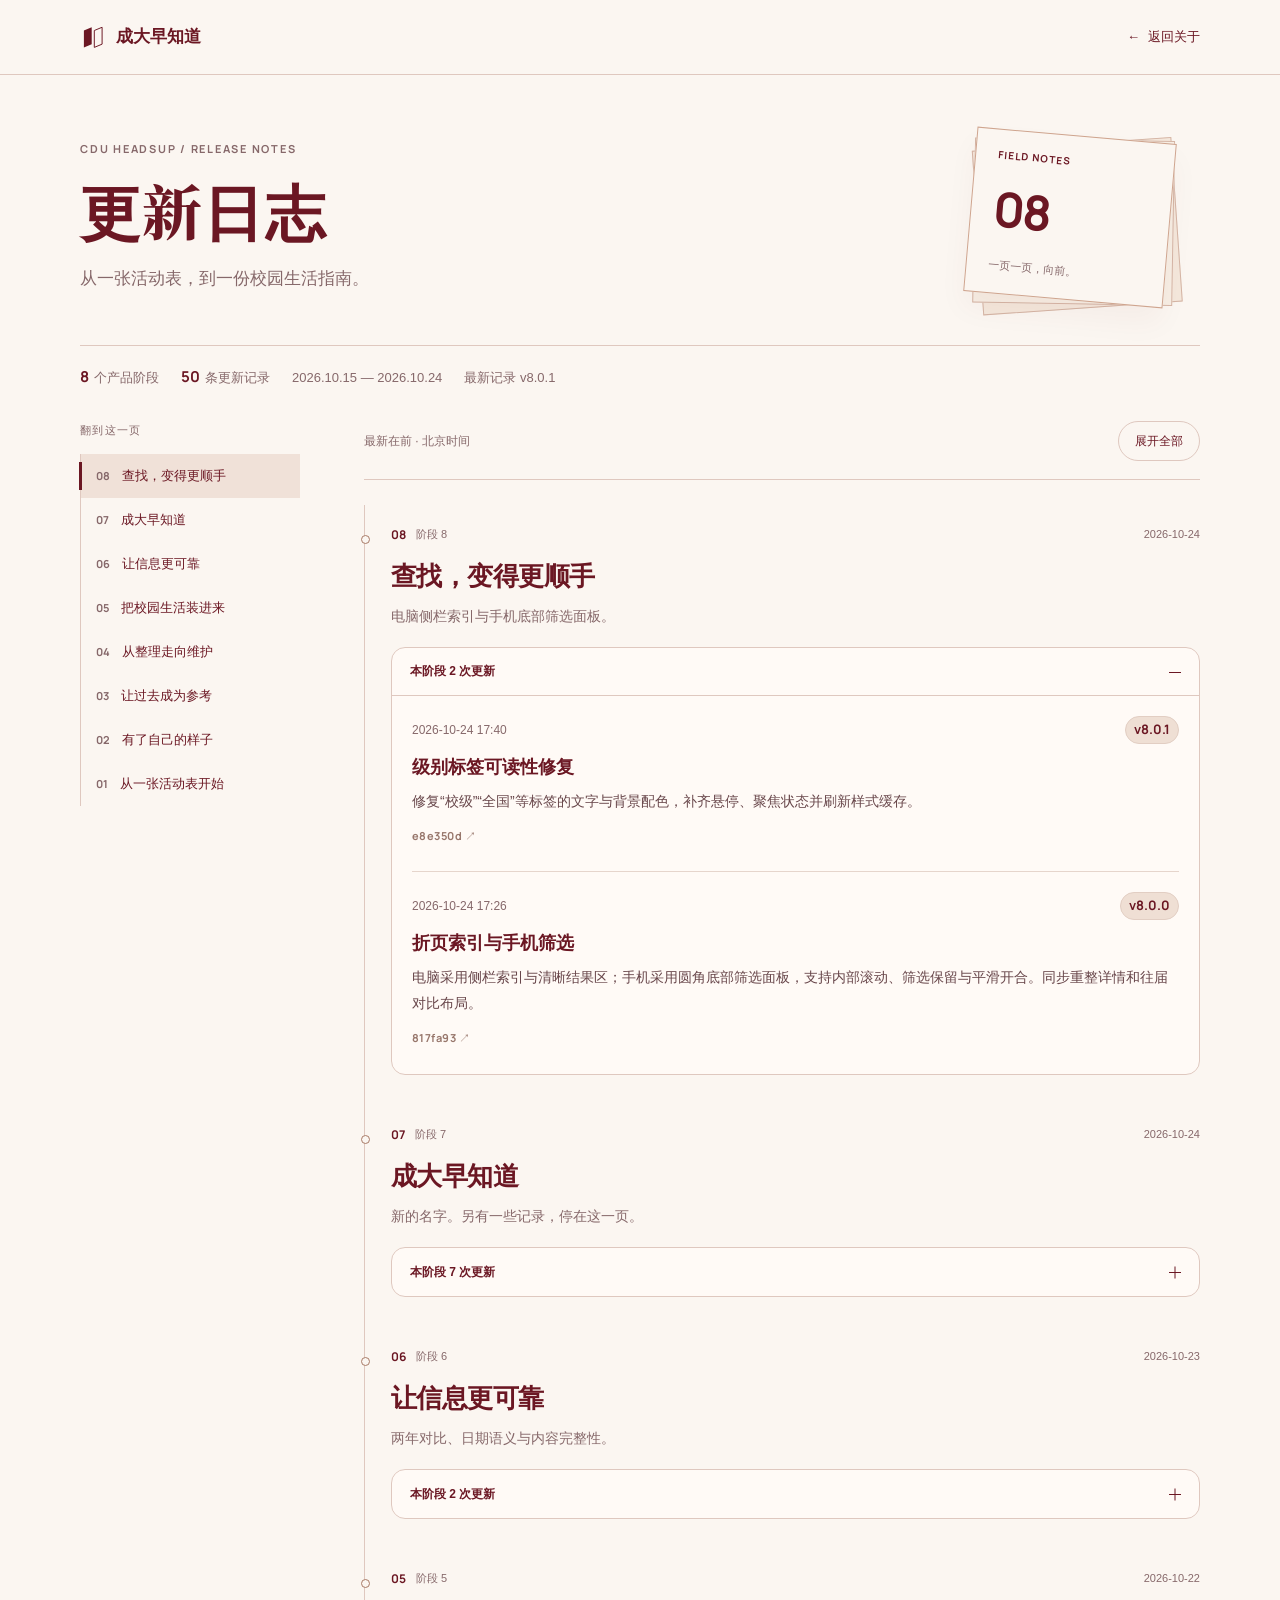
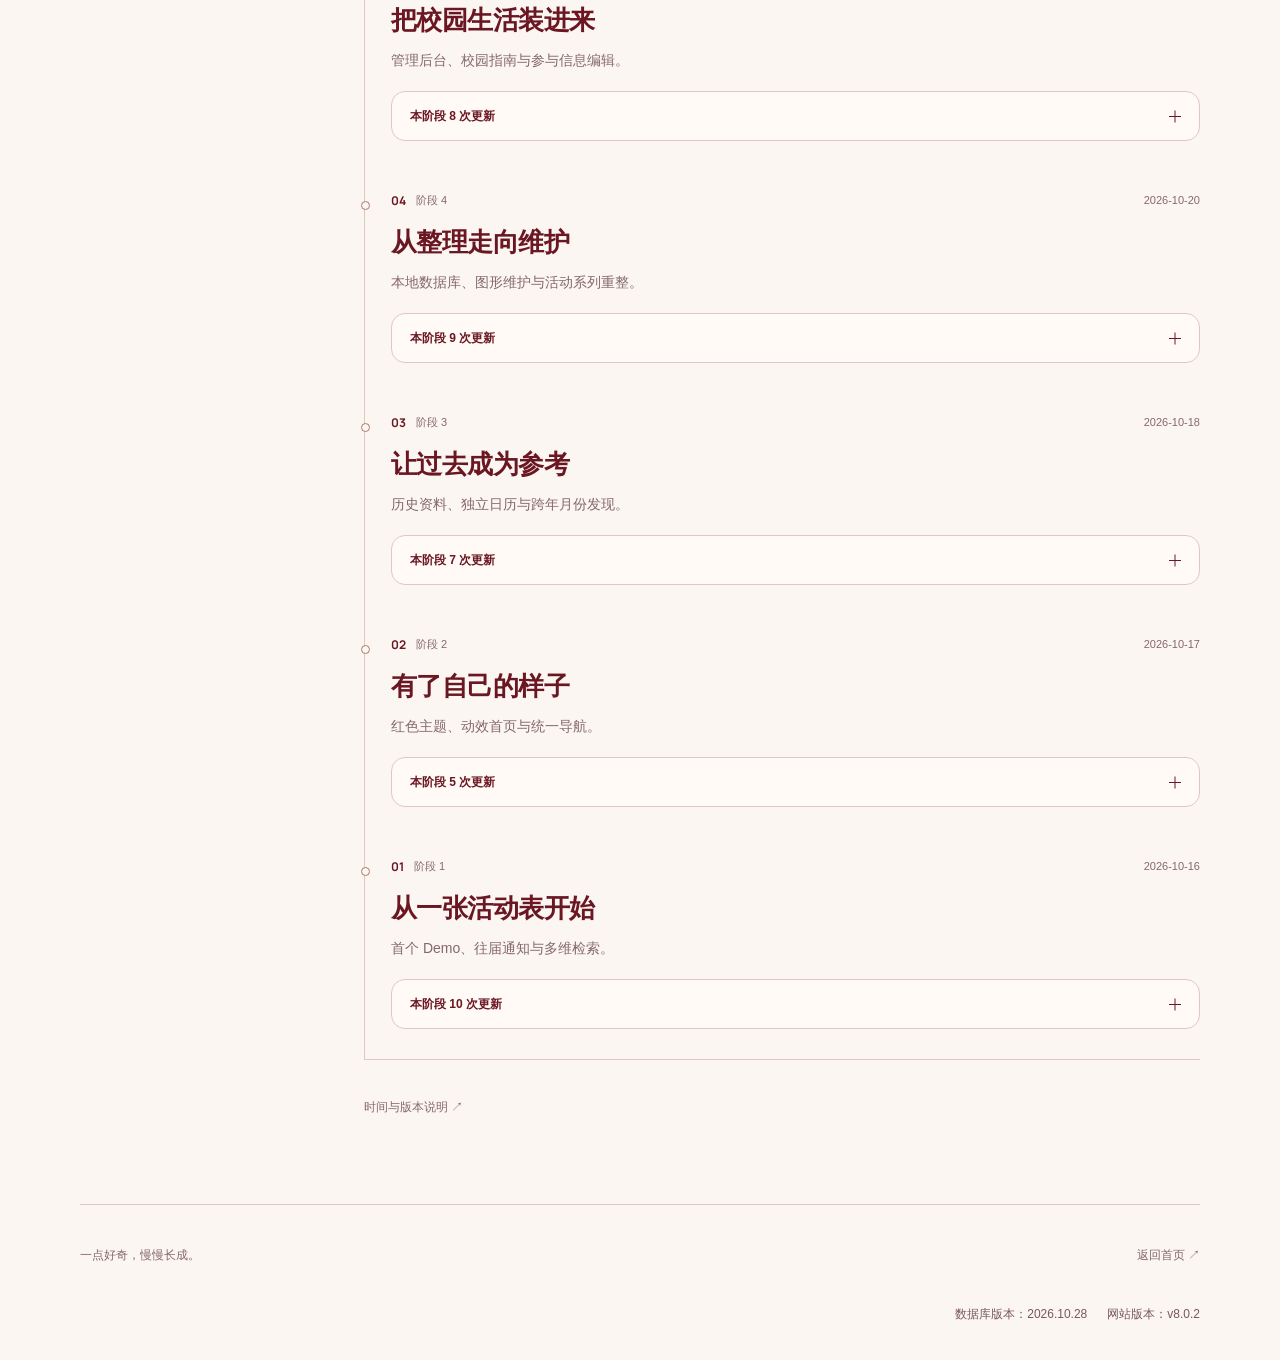
==== assets/updates.html @ a1782822 "Publish semantic activity data to official site" ====
<!doctype html><html lang="zh-CN"><head><meta charset="utf-8"><meta name="viewport" content="width=device-width,initial-scale=1"><title>成大早知道 · 更新日志</title><link rel="icon" type="image/png" href="favicon-white.png"><link rel="stylesheet" href="app.css?v=updates-20261024"><style>
:root{--up-ink:#6b1723;--up-muted:#86686a;--up-rule:#dfc8bf;--up-paper:#fbf6f1;--up-gold:#b78b59}html{scroll-padding-top:0}body{margin:0;background:var(--up-paper);color:var(--up-ink);font:16px/1.7 var(--body-face,"Microsoft YaHei","PingFang SC",sans-serif)}*{box-sizing:border-box}a{color:inherit}button{font:inherit;color:inherit}button,a,summary{-webkit-tap-highlight-color:transparent}a:focus-visible,button:focus-visible,summary:focus-visible{outline:2px solid #a95a30;outline-offset:5px}::selection{background:#e9ccbc;color:#6b1723}.progress{height:3px;position:fixed;inset:0 0 auto;z-index:20;background:linear-gradient(90deg,#6b1723,#b98b55);transform:scaleX(0);transform-origin:left;pointer-events:none}.up-shell{width:min(1120px,100% - 80px);margin:auto}.up-header{position:sticky;top:0;z-index:10;background:#fbf6f1f2;backdrop-filter:blur(12px);border-bottom:1px solid var(--up-rule)}.up-header .up-shell{min-height:74px;display:flex;align-items:center;justify-content:space-between;gap:20px}.up-brand{text-decoration:none;display:flex;align-items:center;gap:10px;font-weight:700;font-size:17px}.up-brand svg{width:26px;height:30px}.back{font-size:13px;min-height:44px;display:inline-flex;align-items:center;gap:8px;text-decoration:none}.back span{display:inline-block;transition:transform .25s}.back:hover span{transform:translateX(-4px)}.hero{padding:60px 0 45px;display:grid;grid-template-columns:1fr 260px;gap:48px;align-items:center;border-bottom:1px solid var(--up-rule)}.eyebrow{font:11px/1.5 var(--latin-face,Arial,sans-serif);letter-spacing:.16em;color:var(--up-muted);margin:0 0 15px}.hero h1{font:800 clamp(38px,5vw,60px)/1.25 var(--display-face,serif);letter-spacing:.025em;margin:0 0 18px}.hero .lead{font-size:17px;margin:0;color:var(--up-muted)}.hero-folio{position:relative;isolation:isolate;width:200px;height:165px;justify-self:center;transform:rotate(5deg);animation:folio-float 8s ease-in-out infinite}.hero-folio:before,.hero-folio:after{content:'';position:absolute;border:1px solid #d5b5a5;background:#f4e7db;inset:8px -8px -8px 8px;transform:rotate(-9deg);z-index:-1}.hero-folio:after{inset:4px -4px -4px 4px;transform:rotate(-4deg);background:#f7eee4}.folio-face{height:100%;border:1px solid #cfa58f;background:#fbf6f1;padding:18px 22px;display:flex;flex-direction:column;justify-content:space-between;box-shadow:0 16px 30px #6b17230a}.folio-face small{font:10px var(--latin-face,Arial);letter-spacing:.1em}.folio-face b{font:600 48px/1 var(--latin-face,Arial);letter-spacing:-.05em}.folio-face span{font-size:11px;color:var(--up-muted)}.overview{display:flex;align-items:center;gap:22px;flex-wrap:wrap;padding:20px 0 32px;font-size:13px;color:var(--up-muted)}.overview b{font:600 15px var(--latin-face,Arial);color:var(--up-ink);margin-right:5px}.layout{display:grid;grid-template-columns:220px minmax(0,1fr);gap:64px;padding-bottom:40px}.index{position:sticky;top:110px;align-self:start}.index>p{font-size:11px;letter-spacing:.12em;color:var(--up-muted);margin:0 0 14px}.index nav{border-left:1px solid var(--up-rule)}.index a{display:flex;align-items:center;gap:12px;text-decoration:none;font-size:13px;min-height:44px;padding:7px 0 7px 15px;position:relative;transition:color .2s,background .2s}.index a span{font:11px var(--latin-face,Arial);color:var(--up-muted)}.index a[aria-current=true]{background:#f0e1d8}.index a[aria-current=true]:before{content:'';position:absolute;left:-2px;width:3px;top:8px;bottom:8px;background:var(--up-ink)}.tools{display:flex;gap:16px;align-items:center;justify-content:space-between;flex-wrap:wrap;padding:0 0 18px;border-bottom:1px solid var(--up-rule);margin-bottom:25px}.tools span{font-size:12px;color:var(--up-muted)}.tools button{border:1px solid var(--up-rule);background:transparent;border-radius:999px;padding:7px 16px;min-height:40px;font-size:12px;cursor:pointer;transition:background .2s}.tools button:hover{background:#f0e1d8}.chapter{scroll-margin-top:104px;position:relative;padding:20px 0 30px 26px;border-left:1px solid var(--up-rule)}.chapter:before{content:'';position:absolute;left:-4px;top:30px;width:7px;height:7px;border-radius:50%;background:var(--up-paper);border:1px solid #a77a66}.chapter-label{display:flex;align-items:center;gap:10px;font-size:11px;color:var(--up-muted)}.chapter-no{font:600 12px var(--latin-face,Arial);color:var(--up-ink)}.chapter-label time{margin-left:auto;font-variant-numeric:tabular-nums}.chapter h2{font-size:26px;font-weight:650;letter-spacing:-.02em;margin:10px 0 6px}.chapter-deck{font-size:14px;line-height:1.8;margin:0 0 18px;color:var(--up-muted)}.chapter details{border:1px solid var(--up-rule);border-radius:14px;background:#fffaf6;overflow:clip}.chapter summary{padding:13px 18px;display:flex;align-items:center;justify-content:space-between;gap:12px;list-style:none;cursor:pointer;min-height:48px;font-size:12px;font-weight:600}.chapter summary::-webkit-details-marker{display:none}.chapter summary i{width:12px;height:12px;position:relative}.chapter summary i:before,.chapter summary i:after{content:'';position:absolute;width:12px;height:1px;background:currentColor;top:6px;left:0;transition:transform .3s}.chapter summary i:after{transform:rotate(90deg)}.chapter details[open] summary i:after{transform:rotate(0)}.chapter details[open] summary{border-bottom:1px solid var(--up-rule)}.entries{padding:0 20px}.release{padding:20px 0;position:relative}.release+.release{border-top:1px solid #e6d5cc}.release-meta{display:flex;align-items:center;gap:12px;color:var(--up-muted);font-size:12px;font-variant-numeric:tabular-nums}.version{margin-left:auto;font:700 13px/1.5 var(--latin-face,Arial);padding:3px 8px;border:1px solid #e2cec3;border-radius:999px;color:#6b1723;background:#efdfd4}.release h3{font-size:18px;font-weight:650;line-height:1.5;margin:10px 0 7px}.release p{font-size:14px;line-height:1.9;margin:0;overflow-wrap:anywhere;color:#68464a}.commit{font:11px/1.4 var(--latin-face,Arial);letter-spacing:.04em;color:#98776c;min-height:32px;display:inline-flex;align-items:center;gap:6px;margin-top:5px;text-decoration:none}.commit:hover{color:var(--up-ink);text-decoration:underline}.note{border-top:1px solid var(--up-rule);padding:25px 0 35px;font-size:12px;color:var(--up-muted);line-height:1.9}.note summary{cursor:pointer;min-height:44px;display:flex;align-items:center}.note p{margin:5px 0}.bottom{border-top:1px solid var(--up-rule);padding:28px 0 35px;display:flex;align-items:center;justify-content:space-between;gap:15px;font-size:12px;color:var(--up-muted)}.bottom a{text-decoration:none;min-height:44px;display:flex;align-items:center}.motion-ready .chapter.seen{animation:chapter-reveal .65s cubic-bezier(.22,1,.36,1) both}@keyframes chapter-reveal{from{opacity:.55;transform:translateY(16px)}to{opacity:1;transform:none}}@keyframes folio-float{0%,100%{transform:translateY(0) rotate(5deg)}50%{transform:translateY(-5px) rotate(3deg)}}
@media(max-width:760px){html{scroll-padding-top:0}.up-shell{width:calc(100% - 36px)}.up-header .up-shell{min-height:64px}.up-brand{font-size:15px}.back{font-size:12px}.hero{padding:34px 0 28px;grid-template-columns:minmax(0,1fr) 90px;gap:15px}.hero h1{font-size:36px;margin-bottom:12px}.hero .lead{font-size:14px;line-height:1.8}.eyebrow{font-size:9px;letter-spacing:.09em;margin-bottom:10px}.hero-folio{width:84px;height:112px}.folio-face{padding:12px}.folio-face b{font-size:29px}.folio-face small{font-size:7px}.folio-face span{font-size:8px}.overview{font-size:11px;gap:10px 16px;padding:17px 0 22px}.overview b{font-size:13px}.layout{display:block}.index{position:sticky;top:64px;z-index:9;background:#fbf6f1f5;margin:0 -18px 20px;padding:7px 18px 9px;border-bottom:1px solid var(--up-rule)}.index>p{display:none}.index nav{display:flex;gap:6px;overflow-x:auto;border:0;scrollbar-width:none;padding:3px 2px}.index nav::-webkit-scrollbar{display:none}.index a{white-space:nowrap;flex:none;min-height:40px;padding:7px 12px;border:1px solid var(--up-rule);border-radius:999px;font-size:11px;gap:6px}.index a[aria-current=true]:before{display:none}.index a span{font-size:10px}.tools{margin-bottom:8px;padding-bottom:14px;gap:8px}.tools span{font-size:11px}.chapter{padding:18px 0 25px 17px;scroll-margin-top:138px}.chapter h2{font-size:23px;margin-top:8px}.chapter-deck{font-size:13px;margin-bottom:14px}.chapter-label{font-size:11px;gap:8px}.chapter details{border-radius:12px}.chapter summary{padding:12px 13px;font-size:12px}.entries{padding:0 14px}.release{padding:17px 0}.release-meta{font-size:12px;gap:6px}.release h3{font-size:17px}.release p{font-size:14px}.version{font-size:12px;padding:3px 8px}.bottom{font-size:11px}.note{font-size:11px}}
@media(prefers-reduced-motion:reduce){html{scroll-behavior:auto!important}*,*:before,*:after{animation:none!important;transition:none!important}.motion-ready .chapter{opacity:1;transform:none}}
.bottom{flex-wrap:wrap}.standalone-versions{flex-basis:100%;display:flex;justify-content:flex-end;gap:8px 20px;flex-wrap:wrap;padding-top:12px;font-size:12px;color:#79575b;font-variant-numeric:tabular-nums}.standalone-versions span{white-space:nowrap}@media(max-width:760px){.standalone-versions{justify-content:flex-start;font-size:11px;gap:7px 16px}}

.release.redacted-release{padding:18px 14px;margin:14px -6px;border:1px solid #d8c6bc;border-radius:10px;background:repeating-linear-gradient(0deg,#ece4dc44 0 1px,transparent 1px 5px),#f4eee7;overflow:hidden;position:relative}
.redacted-release .release-meta{color:#88736b}.redacted-release h3{margin:16px 0 15px}.deleted-label{display:inline-block;color:#6b1723;letter-spacing:.07em;font-family:'Microsoft YaHei',system-ui,sans-serif;font-weight:650}
.redaction-lines{display:grid;gap:7px;margin:0 0 17px;max-width:92%}.redaction-lines i{display:block;height:10px;border-radius:2px;background:#584348;opacity:.65;transform-origin:left}.redaction-lines i:nth-child(1){width:86%}.redaction-lines i:nth-child(2){width:63%}.redaction-lines i:nth-child(3){width:37%}
.deleted-foot{display:flex;justify-content:space-between;gap:12px;align-items:center;font-size:11px;color:#8a7268}.deleted-foot span:last-child{font:9px/1.5 monospace;letter-spacing:.06em}
.redaction-seen .redaction-lines i{animation:record-wipe .7s cubic-bezier(.22,1,.36,1) both}.redaction-seen .redaction-lines i:nth-child(2){animation-delay:.08s}.redaction-seen .redaction-lines i:nth-child(3){animation-delay:.16s}.redaction-seen .deleted-label{animation:record-break .65s steps(1,end) both}.redacted-release:hover .deleted-label{animation:record-break-hover .5s steps(1,end) both}
@keyframes record-wipe{from{transform:scaleX(.05);opacity:.15}to{transform:scaleX(1);opacity:.65}}
@keyframes record-break{0%,100%{transform:none;text-shadow:none}22%{transform:translateX(-2px);text-shadow:2px 0 #c6a18c}29%{transform:translateX(1px);text-shadow:-2px 0 #b0928d}34%{transform:none;text-shadow:none}58%{transform:translateX(-1px)}65%{transform:none}}
@keyframes record-break-hover{0%,100%{transform:none;text-shadow:none}24%{transform:translateX(-1px);text-shadow:2px 0 #c6a18c}32%{transform:translateX(1px)}40%{transform:none;text-shadow:none}}
@media(max-width:760px){.release.redacted-release{padding:17px 12px;margin:12px -4px}.deleted-label{font-size:16px}.deleted-foot{font-size:11px}}
@media(prefers-reduced-motion:reduce){.redacted-release *{animation:none!important;transition:none!important;transform:none!important}}
</style></head><body><div class="progress" aria-hidden="true"></div><header class="up-header"><div class="up-shell"><a class="up-brand" href="../#home"><svg viewBox="0 0 40 40" aria-hidden="true"><path d="M6 10 18 5v26L6 36Z" fill="currentColor"/><path d="m22 10 12-5v26l-12 5Z" fill="none" stroke="currentColor" stroke-width="1.5"/></svg>成大早知道</a><a class="back" href="../#about"><span>←</span> 返回关于</a></div></header><main class="up-shell"><header class="hero"><div><p class="eyebrow">CDU HEADSUP / RELEASE NOTES</p><h1>更新日志</h1><p class="lead">从一张活动表，到一份校园生活指南。</p></div><div class="hero-folio" aria-hidden="true"><div class="folio-face"><small>FIELD NOTES</small><b>08</b><span>一页一页，向前。</span></div></div></header><div class="overview"><span><b>8</b>个产品阶段</span><span><b>50</b>条更新记录</span><span>2026.10.15 — 2026.10.24</span><span>最新记录 v8.0.1</span></div><div class="layout"><aside class="index"><p>翻到这一页</p><nav aria-label="更新阶段"><a href="#chapter-8"><span>08</span>查找，变得更顺手</a><a href="#chapter-7"><span>07</span>成大早知道</a><a href="#chapter-6"><span>06</span>让信息更可靠</a><a href="#chapter-5"><span>05</span>把校园生活装进来</a><a href="#chapter-4"><span>04</span>从整理走向维护</a><a href="#chapter-3"><span>03</span>让过去成为参考</a><a href="#chapter-2"><span>02</span>有了自己的样子</a><a href="#chapter-1"><span>01</span>从一张活动表开始</a></nav></aside><div class="timeline"><div class="tools"><span>最新在前 · 北京时间</span><button type="button" id="expand-all" aria-expanded="false">展开全部</button></div><section class="chapter" id="chapter-8" aria-labelledby="chapter-title-8"><div class="chapter-label"><span class="chapter-no">08</span><span>阶段 8</span><time>2026-10-24</time></div><h2 id="chapter-title-8">查找，变得更顺手</h2><p class="chapter-deck">电脑侧栏索引与手机底部筛选面板。</p><details open><summary><span>本阶段 2 次更新</span><i aria-hidden="true"></i></summary><div class="entries"><article class="release"><div class="release-meta"><time datetime="2026-10-24T17:40:50+08:00">2026-10-24 17:40</time><span class="version">v8.0.1</span></div><h3>级别标签可读性修复</h3><p>修复“校级”“全国”等标签的文字与背景配色，补齐悬停、聚焦状态并刷新样式缓存。</p><a class="commit" href="https://github.com/alexjiang233/cdu-headsup/commit/e8e350d3d1c3be3e706ab4846d801e0d7468dd2d" target="_blank" rel="noopener noreferrer" aria-label="查看2026-10-24 17:40的源代码提交">e8e350d ↗</a></article><article class="release"><div class="release-meta"><time datetime="2026-10-24T17:26:15+08:00">2026-10-24 17:26</time><span class="version">v8.0.0</span></div><h3>折页索引与手机筛选</h3><p>电脑采用侧栏索引与清晰结果区；手机采用圆角底部筛选面板，支持内部滚动、筛选保留与平滑开合。同步重整详情和往届对比布局。</p><a class="commit" href="https://github.com/alexjiang233/cdu-headsup/commit/817fa936a44f60fe17fb9ab3018c3a0bf6177b27" target="_blank" rel="noopener noreferrer" aria-label="查看2026-10-24 17:26的源代码提交">817fa93 ↗</a></article></div></details></section><section class="chapter" id="chapter-7" aria-labelledby="chapter-title-7"><div class="chapter-label"><span class="chapter-no">07</span><span>阶段 7</span><time>2026-10-24</time></div><h2 id="chapter-title-7">成大早知道</h2><p class="chapter-deck">新的名字。另有一些记录，停在这一页。</p><details ><summary><span>本阶段 7 次更新</span><i aria-hidden="true"></i></summary><div class="entries"><article class="release"><div class="release-meta"><time datetime="2026-10-24T16:23:53+08:00">2026-10-24 16:23</time><span class="version">v7.2.2</span></div><h3>手机日历与名单调整</h3><p>修复窄屏年月工具栏溢出，更新关于页内测名单。</p><a class="commit" href="https://github.com/alexjiang233/cdu-headsup/commit/25798fe87e062c160741ac82bd48ee010cd754ba" target="_blank" rel="noopener noreferrer" aria-label="查看2026-10-24 16:23的源代码提交">25798fe ↗</a></article><article class="release redacted-release"><div class="release-meta"><time datetime="2026-10-24T01:38:13+08:00">2026-10-24 01:38</time><span class="version">v7.2.1</span></div><h3><span class="deleted-label">【数据删除】</span></h3><div class="redaction-lines" aria-hidden="true"><i></i><i></i><i></i></div><div class="deleted-foot"><span>记录已移除</span><span aria-hidden="true">RECORD / REMOVED</span></div></article><article class="release redacted-release"><div class="release-meta"><time datetime="2026-10-24T01:13:04+08:00">2026-10-24 01:13</time><span class="version">v7.2.0</span></div><h3><span class="deleted-label">【数据删除】</span></h3><div class="redaction-lines" aria-hidden="true"><i></i><i></i><i></i></div><div class="deleted-foot"><span>记录已移除</span><span aria-hidden="true">RECORD / REMOVED</span></div></article><article class="release redacted-release"><div class="release-meta"><time datetime="2026-10-24T00:40:44+08:00">2026-10-24 00:40</time><span class="version">v7.1.2</span></div><h3><span class="deleted-label">【数据删除】</span></h3><div class="redaction-lines" aria-hidden="true"><i></i><i></i><i></i></div><div class="deleted-foot"><span>记录已移除</span><span aria-hidden="true">RECORD / REMOVED</span></div></article><article class="release"><div class="release-meta"><time datetime="2026-10-24T00:06:47+08:00">2026-10-24 00:06</time><span class="version">v7.1.1</span></div><h3>浏览器标题统一</h3><p>所有页面标签以“成大早知道”开头。</p><a class="commit" href="https://github.com/alexjiang233/cdu-headsup/commit/2c499503f6cd71b6407e1c681e8f187a656c2794" target="_blank" rel="noopener noreferrer" aria-label="查看2026-10-24 00:06的源代码提交">2c49950 ↗</a></article><article class="release redacted-release"><div class="release-meta"><time datetime="2026-10-23T21:31:15+08:00">2026-10-23 21:31</time><span class="version">v7.1.0</span></div><h3><span class="deleted-label">【数据删除】</span></h3><div class="redaction-lines" aria-hidden="true"><i></i><i></i><i></i></div><div class="deleted-foot"><span>记录已移除</span><span aria-hidden="true">RECORD / REMOVED</span></div></article><article class="release"><div class="release-meta"><time datetime="2026-10-23T15:52:37+08:00">2026-10-23 15:52</time><span class="version">v7.0.0</span></div><h3>更名“成大早知道”</h3><p>公开站点及管理工作台统一使用“成大早知道 / CDU HEADSUP”品牌。</p><a class="commit" href="https://github.com/alexjiang233/cdu-headsup/commit/6e02fb5031dee65011b48168d0d0e9a4468da6eb" target="_blank" rel="noopener noreferrer" aria-label="查看2026-10-23 15:52的源代码提交">6e02fb5 ↗</a></article></div></details></section><section class="chapter" id="chapter-6" aria-labelledby="chapter-title-6"><div class="chapter-label"><span class="chapter-no">06</span><span>阶段 6</span><time>2026-10-23</time></div><h2 id="chapter-title-6">让信息更可靠</h2><p class="chapter-deck">两年对比、日期语义与内容完整性。</p><details ><summary><span>本阶段 2 次更新</span><i aria-hidden="true"></i></summary><div class="entries"><article class="release"><div class="release-meta"><time datetime="2026-10-23T00:08:29+08:00">2026-10-23 00:08</time><span class="version">v6.1.0</span></div><h3>内容完整性与日期语义升级</h3><p>补全参与事实和附件信息；区分学生报名、作品提交与学院推荐节点，修正静态筛选一致性。</p><a class="commit" href="https://github.com/alexjiang233/cdu-headsup/commit/4fc071bdb25d650b115428bb739fd4755c2931db" target="_blank" rel="noopener noreferrer" aria-label="查看2026-10-23 00:08的源代码提交">4fc071b ↗</a></article><article class="release"><div class="release-meta"><time datetime="2026-10-22T18:10:46+08:00">2026-10-22 18:10</time><span class="version">v6.0.0</span></div><h3>双年度对比与每日历</h3><p>新增紧凑两年对比，日历默认日期网格并采用类别色；接入作者关于页原稿。</p><a class="commit" href="https://github.com/alexjiang233/cdu-headsup/commit/f2de315369539225d6fa5a32cadedc5183e19b49" target="_blank" rel="noopener noreferrer" aria-label="查看2026-10-22 18:10的源代码提交">f2de315 ↗</a></article></div></details></section><section class="chapter" id="chapter-5" aria-labelledby="chapter-title-5"><div class="chapter-label"><span class="chapter-no">05</span><span>阶段 5</span><time>2026-10-22</time></div><h2 id="chapter-title-5">把校园生活装进来</h2><p class="chapter-deck">管理后台、校园指南与参与信息编辑。</p><details ><summary><span>本阶段 8 次更新</span><i aria-hidden="true"></i></summary><div class="entries"><article class="release"><div class="release-meta"><time datetime="2026-10-22T16:50:53+08:00">2026-10-22 16:50</time><span class="version">v5.5.1</span></div><h3>参与对象文案收敛</h3><p>缩短卡片中的对象标签，减少详情内重复资格表述。</p><a class="commit" href="https://github.com/alexjiang233/cdu-headsup/commit/05cd7260b6557f3f9089f8646f559f1fe12278a5" target="_blank" rel="noopener noreferrer" aria-label="查看2026-10-22 16:50的源代码提交">05cd726 ↗</a></article><article class="release"><div class="release-meta"><time datetime="2026-10-22T16:15:56+08:00">2026-10-22 16:15</time><span class="version">v5.5.0</span></div><h3>同年最新通知规则</h3><p>公开页面优先展示同一活动、同一年最新通知，历史来源保留于管理端。</p><a class="commit" href="https://github.com/alexjiang233/cdu-headsup/commit/5958b68b4e5e30f2f8761fe20ea6939603264a8e" target="_blank" rel="noopener noreferrer" aria-label="查看2026-10-22 16:15的源代码提交">5958b68 ↗</a></article><article class="release"><div class="release-meta"><time datetime="2026-10-22T15:30:43+08:00">2026-10-22 15:30</time><span class="version">v5.4.0</span></div><h3>参与信息直接编辑</h3><p>后台可直接维护活动关键参与信息，用整理后的内容替代杂乱导入展示。</p><a class="commit" href="https://github.com/alexjiang233/cdu-headsup/commit/65996a6a24efe8c9122f9111401b6a470ab72f16" target="_blank" rel="noopener noreferrer" aria-label="查看2026-10-22 15:30的源代码提交">65996a6 ↗</a></article><article class="release"><div class="release-meta"><time datetime="2026-10-22T14:17:02+08:00">2026-10-22 14:17</time><span class="version">v5.3.0</span></div><h3>图书馆指南补充</h3><p>依据 2026 年读者手册，补充借阅及实际使用规则。</p><a class="commit" href="https://github.com/alexjiang233/cdu-headsup/commit/529328615dc3bca5bd6ed8b83e602052f78a91cd" target="_blank" rel="noopener noreferrer" aria-label="查看2026-10-22 14:17的源代码提交">5293286 ↗</a></article><article class="release"><div class="release-meta"><time datetime="2026-10-22T13:09:38+08:00">2026-10-22 13:09</time><span class="version">v5.2.1</span></div><h3>加载与转场优化</h3><p>为脚本增加版本控制，改善加载速度、标题间距及页面过渡。</p><a class="commit" href="https://github.com/alexjiang233/cdu-headsup/commit/a071e553244feb5323505d2f325355126188d365" target="_blank" rel="noopener noreferrer" aria-label="查看2026-10-22 13:09的源代码提交">a071e55 ↗</a></article><article class="release"><div class="release-meta"><time datetime="2026-10-22T10:19:18+08:00">2026-10-22 10:19</time><span class="version">v5.2.0</span></div><h3>内页视觉统一</h3><p>调整指南插图、开场展示和一级页面字体，建立统一的内页视觉规范。</p><a class="commit" href="https://github.com/alexjiang233/cdu-headsup/commit/a684b979ef101b4dcf43f9c2096d9ba81783a1fe" target="_blank" rel="noopener noreferrer" aria-label="查看2026-10-22 10:19的源代码提交">a684b97 ↗</a></article><article class="release"><div class="release-meta"><time datetime="2026-10-22T08:55:09+08:00">2026-10-22 08:55</time><span class="version">v5.1.0</span></div><h3>校园指南与静态发布升级</h3><p>发布校园指南及新版静态界面，将生活信息纳入公开站点。</p><a class="commit" href="https://github.com/alexjiang233/cdu-headsup/commit/cd27875e8866bb20a7821a06f1ea1d88bd5a3e74" target="_blank" rel="noopener noreferrer" aria-label="查看2026-10-22 08:55的源代码提交">cd27875 ↗</a></article><article class="release"><div class="release-meta"><time datetime="2026-10-21T00:58:12+08:00">2026-10-21 00:58</time><span class="version">v5.0.0</span></div><h3>统一管理后台</h3><p>提交 Django 后端与统一内容工作台，增加手动录入及完整维护能力；访客站继续静态托管。</p><a class="commit" href="https://github.com/alexjiang233/cdu-headsup/commit/92bcd0f9a48f2efd69b62953966118fe168f8eff" target="_blank" rel="noopener noreferrer" aria-label="查看2026-10-21 00:58的源代码提交">92bcd0f ↗</a></article></div></details></section><section class="chapter" id="chapter-4" aria-labelledby="chapter-title-4"><div class="chapter-label"><span class="chapter-no">04</span><span>阶段 4</span><time>2026-10-20</time></div><h2 id="chapter-title-4">从整理走向维护</h2><p class="chapter-deck">本地数据库、图形维护与活动系列重整。</p><details ><summary><span>本阶段 9 次更新</span><i aria-hidden="true"></i></summary><div class="entries"><article class="release"><div class="release-meta"><time datetime="2026-10-20T21:10:30+08:00">2026-10-20 21:10</time><span class="version">v4.5.1</span></div><h3>精选与移动排版修正</h3><p>排除精选中的院级比赛，修正学院判断及手机指南标题宽度。</p><a class="commit" href="https://github.com/alexjiang233/cdu-headsup/commit/84608039188c6a51c5e055dfe5fe87b634724aae" target="_blank" rel="noopener noreferrer" aria-label="查看2026-10-20 21:10的源代码提交">8460803 ↗</a></article><article class="release"><div class="release-meta"><time datetime="2026-10-20T20:46:20+08:00">2026-10-20 20:46</time><span class="version">v4.5.0</span></div><h3>检索分页与指南入口</h3><p>统一探索页标题，改为页码分页，增加两侧快捷操作与首页指南展示区。</p><a class="commit" href="https://github.com/alexjiang233/cdu-headsup/commit/aea23fd40d920071f08b2113481075119ac91816" target="_blank" rel="noopener noreferrer" aria-label="查看2026-10-20 20:46的源代码提交">aea23fd ↗</a></article><article class="release"><div class="release-meta"><time datetime="2026-10-20T13:06:14+08:00">2026-10-20 13:06</time><span class="version">v4.4.0</span></div><h3>活动实体与通知重整</h3><p>合并重复系列、精简标题、结构化详情；修正同年通知选择与校院归属。</p><a class="commit" href="https://github.com/alexjiang233/cdu-headsup/commit/cdca7b0efa753f4e96ffbafff0d3fd301dd4ceed" target="_blank" rel="noopener noreferrer" aria-label="查看2026-10-20 13:06的源代码提交">cdca7b0 ↗</a></article><article class="release"><div class="release-meta"><time datetime="2026-10-19T20:02:21+08:00">2026-10-19 20:02</time><span class="version">v4.3.1</span></div><h3>内容范围清理</h3><p>移除公开目录中的讲座，减少详情中重复条款。</p><a class="commit" href="https://github.com/alexjiang233/cdu-headsup/commit/e860ef1d864fb247f40e308e23423061678574ea" target="_blank" rel="noopener noreferrer" aria-label="查看2026-10-19 20:02的源代码提交">e860ef1 ↗</a></article><article class="release"><div class="release-meta"><time datetime="2026-10-19T10:43:45+08:00">2026-10-19 10:43</time><span class="version">v4.3.0</span></div><h3>历史系列扩展</h3><p>继续补充历史通知与活动系列，扩大跨年检索覆盖。</p><a class="commit" href="https://github.com/alexjiang233/cdu-headsup/commit/b9c3b57750eaa7eca4c89c4ae6edaf442a1177eb" target="_blank" rel="noopener noreferrer" aria-label="查看2026-10-19 10:43的源代码提交">b9c3b57 ↗</a></article><article class="release"><div class="release-meta"><time datetime="2026-10-18T13:55:30+08:00">2026-10-18 13:55</time><span class="version">v4.2.0</span></div><h3>历史内容扩充</h3><p>新增 124 条经核实的校园资料。</p><a class="commit" href="https://github.com/alexjiang233/cdu-headsup/commit/4a4f5868212ae5f6c7c31b3a847aec3dc7f8b519" target="_blank" rel="noopener noreferrer" aria-label="查看2026-10-18 13:55的源代码提交">4a4f586 ↗</a></article><article class="release"><div class="release-meta"><time datetime="2026-10-18T02:38:03+08:00">2026-10-18 02:38</time><span class="version">v4.1.1</span></div><h3>日历节点修复</h3><p>修正日期标记，避免用连续区间铺满日历。</p><a class="commit" href="https://github.com/alexjiang233/cdu-headsup/commit/d6aeaec286be143fbf034ea9652cac50a892d20a" target="_blank" rel="noopener noreferrer" aria-label="查看2026-10-18 02:38的源代码提交">d6aeaec ↗</a></article><article class="release"><div class="release-meta"><time datetime="2026-10-18T01:43:07+08:00">2026-10-18 01:43</time><span class="version">v4.1.0</span></div><h3>图形化内容维护台</h3><p>提供资料整理、编辑、预览及发布流程，减少直接修改文件的操作。</p><a class="commit" href="https://github.com/alexjiang233/cdu-headsup/commit/c367fef27b3aeb77afec964557f6ce68224a9dfa" target="_blank" rel="noopener noreferrer" aria-label="查看2026-10-18 01:43的源代码提交">c367fef ↗</a></article><article class="release"><div class="release-meta"><time datetime="2026-10-18T01:02:49+08:00">2026-10-18 01:02</time><span class="version">v4.0.0</span></div><h3>本地内容数据库</h3><p>建立 SQLite 内容仓库、修订记录和恢复机制，分离内容维护与页面展示。</p><a class="commit" href="https://github.com/alexjiang233/cdu-headsup/commit/28dbe77e87da7bd1ed5979a243967d5c131508d9" target="_blank" rel="noopener noreferrer" aria-label="查看2026-10-18 01:02的源代码提交">28dbe77 ↗</a></article></div></details></section><section class="chapter" id="chapter-3" aria-labelledby="chapter-title-3"><div class="chapter-label"><span class="chapter-no">03</span><span>阶段 3</span><time>2026-10-18</time></div><h2 id="chapter-title-3">让过去成为参考</h2><p class="chapter-deck">历史资料、独立日历与跨年月份发现。</p><details ><summary><span>本阶段 7 次更新</span><i aria-hidden="true"></i></summary><div class="entries"><article class="release"><div class="release-meta"><time datetime="2026-10-18T00:41:18+08:00">2026-10-18 00:41</time><span class="version">v3.5.0</span></div><h3>学院偏好与简洁卡片</h3><p>增加学院偏好，减少无关结果和卡片信息噪声。</p><a class="commit" href="https://github.com/alexjiang233/cdu-headsup/commit/ed6bdd671c2493f2274d7c2572f657e62f6261c9" target="_blank" rel="noopener noreferrer" aria-label="查看2026-10-18 00:41的源代码提交">ed6bdd6 ↗</a></article><article class="release"><div class="release-meta"><time datetime="2026-10-18T00:00:58+08:00">2026-10-18 00:00</time><span class="version">v3.4.0</span></div><h3>后续资料补充</h3><p>合入已核实的补充事实及表格规则，保留旧资料修订依据。</p><a class="commit" href="https://github.com/alexjiang233/cdu-headsup/commit/8941cbac03afdd60c5a50ead0a6b787c8824bab2" target="_blank" rel="noopener noreferrer" aria-label="查看2026-10-18 00:00的源代码提交">8941cba ↗</a></article><article class="release"><div class="release-meta"><time datetime="2026-10-17T19:14:40+08:00">2026-10-17 19:14</time><span class="version">v3.3.1</span></div><h3>跨月展示收敛</h3><p>跨月征集仅归入开始月份，精简活动预览。</p><a class="commit" href="https://github.com/alexjiang233/cdu-headsup/commit/96a7104b2e1fb6c443d9304f1392d1da86552b35" target="_blank" rel="noopener noreferrer" aria-label="查看2026-10-17 19:14的源代码提交">96a7104 ↗</a></article><article class="release"><div class="release-meta"><time datetime="2026-10-17T18:04:25+08:00">2026-10-17 18:04</time><span class="version">v3.3.0</span></div><h3>跨年月份发现</h3><p>以“每年这个月能做什么”为核心重构日历，具体日期作为补充视图。</p><a class="commit" href="https://github.com/alexjiang233/cdu-headsup/commit/dc988d75e92d146de38070c8cf9cf680ed95fac8" target="_blank" rel="noopener noreferrer" aria-label="查看2026-10-17 18:04的源代码提交">dc988d7 ↗</a></article><article class="release"><div class="release-meta"><time datetime="2026-10-17T17:30:58+08:00">2026-10-17 17:30</time><span class="version">v3.2.0</span></div><h3>一级活动日历</h3><p>新增独立日历入口、月份切换、日期详情与响应式交互。</p><a class="commit" href="https://github.com/alexjiang233/cdu-headsup/commit/3e3b199825e0d7e0c63b5601fb3c8b1fde33e3f6" target="_blank" rel="noopener noreferrer" aria-label="查看2026-10-17 17:30的源代码提交">3e3b199 ↗</a></article><article class="release"><div class="release-meta"><time datetime="2026-10-17T17:19:14+08:00">2026-10-17 17:19</time><span class="version">v3.1.0</span></div><h3>系列与年度版本</h3><p>展示核实后的参与详情，在活动系列内保留历年通知。</p><a class="commit" href="https://github.com/alexjiang233/cdu-headsup/commit/a42cae558b6472db163597e9371e4a1651131019" target="_blank" rel="noopener noreferrer" aria-label="查看2026-10-17 17:19的源代码提交">a42cae5 ↗</a></article><article class="release"><div class="release-meta"><time datetime="2026-10-17T14:27:26+08:00">2026-10-17 14:27</time><span class="version">v3.0.0</span></div><h3>跨年历史资料体系</h3><p>批量发布 372 条经核读的 2021—2026 年资料，补充可参与信息与来源。</p><a class="commit" href="https://github.com/alexjiang233/cdu-headsup/commit/696179e52bbc705c8eb87784be7390a54f528eab" target="_blank" rel="noopener noreferrer" aria-label="查看2026-10-17 14:27的源代码提交">696179e ↗</a></article></div></details></section><section class="chapter" id="chapter-2" aria-labelledby="chapter-title-2"><div class="chapter-label"><span class="chapter-no">02</span><span>阶段 2</span><time>2026-10-17</time></div><h2 id="chapter-title-2">有了自己的样子</h2><p class="chapter-deck">红色主题、动效首页与统一导航。</p><details ><summary><span>本阶段 5 次更新</span><i aria-hidden="true"></i></summary><div class="entries"><article class="release"><div class="release-meta"><time datetime="2026-10-17T00:26:18+08:00">2026-10-17 00:26</time><span class="version">v2.3.1</span></div><h3>参与信息补全</h3><p>恢复有原文依据的条件、材料、赛程与附件读取状态。</p><a class="commit" href="https://github.com/alexjiang233/cdu-headsup/commit/2e312d3e3381f9465a7d394a213eb2890aabf640" target="_blank" rel="noopener noreferrer" aria-label="查看2026-10-17 00:26的源代码提交">2e312d3 ↗</a></article><article class="release"><div class="release-meta"><time datetime="2026-10-16T23:48:31+08:00">2026-10-16 23:48</time><span class="version">v2.3.0</span></div><h3>字体与首页动效</h3><p>引入编辑式字体与更丰富的首页动画，保留暂停及减少动态效果支持。</p><a class="commit" href="https://github.com/alexjiang233/cdu-headsup/commit/e1d43495f7273062a8a4298ca08a15a35c6de3ef" target="_blank" rel="noopener noreferrer" aria-label="查看2026-10-16 23:48的源代码提交">e1d4349 ↗</a></article><article class="release"><div class="release-meta"><time datetime="2026-10-16T23:36:15+08:00">2026-10-16 23:36</time><span class="version">v2.2.0</span></div><h3>月份与类型组合筛选</h3><p>支持按月份和多个活动类型共同收窄结果，分段加载列表。</p><a class="commit" href="https://github.com/alexjiang233/cdu-headsup/commit/e967f90211131126742089d17dc7bd1c99dbee0f" target="_blank" rel="noopener noreferrer" aria-label="查看2026-10-16 23:36的源代码提交">e967f90 ↗</a></article><article class="release"><div class="release-meta"><time datetime="2026-10-16T23:03:37+08:00">2026-10-16 23:03</time><span class="version">v2.1.0</span></div><h3>红色视觉体系</h3><p>统一红色主题和导航，新增首页“换一批”及作者联系入口。</p><a class="commit" href="https://github.com/alexjiang233/cdu-headsup/commit/b7a5bda560ff7eceac208b676d3847dfbf9f03e0" target="_blank" rel="noopener noreferrer" aria-label="查看2026-10-16 23:03的源代码提交">b7a5bda ↗</a></article><article class="release"><div class="release-meta"><time datetime="2026-10-16T22:27:33+08:00">2026-10-16 22:27</time><span class="version">v2.0.0</span></div><h3>多页面展示体系</h3><p>建立动效首页、活动搜索与关于页面，形成独立导航结构。</p><a class="commit" href="https://github.com/alexjiang233/cdu-headsup/commit/e32d4d0919f6f93fd80ee8b9853e1022c91283e6" target="_blank" rel="noopener noreferrer" aria-label="查看2026-10-16 22:27的源代码提交">e32d4d0 ↗</a></article></div></details></section><section class="chapter" id="chapter-1" aria-labelledby="chapter-title-1"><div class="chapter-label"><span class="chapter-no">01</span><span>阶段 1</span><time>2026-10-16</time></div><h2 id="chapter-title-1">从一张活动表开始</h2><p class="chapter-deck">首个 Demo、往届通知与多维检索。</p><details ><summary><span>本阶段 10 次更新</span><i aria-hidden="true"></i></summary><div class="entries"><article class="release"><div class="release-meta"><time datetime="2026-10-16T15:27:55+08:00">2026-10-16 15:27</time><span class="version">v1.6.0</span></div><h3>精选与简洁浏览</h3><p>增加级别筛选，压缩列表文案，优化交互动效。</p><a class="commit" href="https://github.com/alexjiang233/cdu-headsup/commit/9dd1f364c65dd5754659512a1a1622ee8be0eacb" target="_blank" rel="noopener noreferrer" aria-label="查看2026-10-16 15:27的源代码提交">9dd1f36 ↗</a></article><article class="release"><div class="release-meta"><time datetime="2026-10-16T09:45:26+08:00">2026-10-16 09:45</time><span class="version">v1.5.0</span></div><h3>官网资料扩充</h3><p>纳入近一年 128 份官方通知，保留来源并扩展筛选范围。</p><a class="commit" href="https://github.com/alexjiang233/cdu-headsup/commit/581f2140740a666e336cb7e576772921402bdc2e" target="_blank" rel="noopener noreferrer" aria-label="查看2026-10-16 09:45的源代码提交">581f214 ↗</a></article><article class="release"><div class="release-meta"><time datetime="2026-10-16T09:09:37+08:00">2026-10-16 09:09</time><span class="version">v1.4.0</span></div><h3>多维活动检索</h3><p>新增学院、年份、活动类别和日期筛选，重整活动目录界面。</p><a class="commit" href="https://github.com/alexjiang233/cdu-headsup/commit/a692aab463e9b90be754cb07f3587dc6fb5d23a1" target="_blank" rel="noopener noreferrer" aria-label="查看2026-10-16 09:09的源代码提交">a692aab ↗</a></article><article class="release"><div class="release-meta"><time datetime="2026-10-16T08:46:43+08:00">2026-10-16 08:46</time><span class="version">v1.3.1</span></div><h3>日期精度修正</h3><p>区分仅日期与精确时刻，避免跨日截止判断错误。</p><a class="commit" href="https://github.com/alexjiang233/cdu-headsup/commit/2129cea684bea5a89371669eba177dc7d1a5a1b7" target="_blank" rel="noopener noreferrer" aria-label="查看2026-10-16 08:46的源代码提交">2129cea ↗</a></article><article class="release"><div class="release-meta"><time datetime="2026-10-16T08:45:53+08:00">2026-10-16 08:45</time><span class="version">v1.3.0</span></div><h3>来源与日期校验</h3><p>补充字段级依据、独立日期检查及信息核验边界。</p><a class="commit" href="https://github.com/alexjiang233/cdu-headsup/commit/aaf91ae5d6b29f159c66d7ba52e798df55c0add1" target="_blank" rel="noopener noreferrer" aria-label="查看2026-10-16 08:45的源代码提交">aaf91ae ↗</a></article><article class="release"><div class="release-meta"><time datetime="2026-10-15T23:34:16+08:00">2026-10-15 23:34</time><span class="version">v1.2.1</span></div><h3>分类视图</h3><p>将活动对比与资料浏览拆分为独立视图。</p><a class="commit" href="https://github.com/alexjiang233/cdu-headsup/commit/ca744d43c9cc499096e9bef8a3d2f2c45c220a9d" target="_blank" rel="noopener noreferrer" aria-label="查看2026-10-15 23:34的源代码提交">ca744d4 ↗</a></article><article class="release"><div class="release-meta"><time datetime="2026-10-15T23:25:10+08:00">2026-10-15 23:25</time><span class="version">v1.2.0</span></div><h3>首次往届对比</h3><p>加入 2025—2026 年官方活动对比与导航，支持从历史通知了解年度安排。</p><a class="commit" href="https://github.com/alexjiang233/cdu-headsup/commit/b6636e96140108e65fb627625d93340d56f80c0a" target="_blank" rel="noopener noreferrer" aria-label="查看2026-10-15 23:25的源代码提交">b6636e9 ↗</a></article><article class="release"><div class="release-meta"><time datetime="2026-10-15T22:45:19+08:00">2026-10-15 22:45</time><span class="version">v1.1.0</span></div><h3>完整资料浏览</h3><p>纳入首批 15 份文档，区分活动与参考资料。</p><a class="commit" href="https://github.com/alexjiang233/cdu-headsup/commit/9780608273243844b014faa4c83bce17b6861848" target="_blank" rel="noopener noreferrer" aria-label="查看2026-10-15 22:45的源代码提交">9780608 ↗</a></article><article class="release"><div class="release-meta"><time datetime="2026-10-15T22:03:54+08:00">2026-10-15 22:03</time><span class="version">v1.0.0</span></div><h3>首个公开 Demo</h3><p>上线脱敏后的校园活动静态页，启用 GitHub Pages，提供可分享的访问入口。</p><a class="commit" href="https://github.com/alexjiang233/cdu-headsup/commit/3357928779553fbbbd1b51407766391e520cb7f6" target="_blank" rel="noopener noreferrer" aria-label="查看2026-10-15 22:03的源代码提交">3357928 ↗</a></article><article class="release"><div class="release-meta"><time datetime="2026-10-15T22:02:04+08:00">2026-10-15 22:02</time><span class="version">v0.1.0</span></div><h3>项目初始化</h3><p>初始化公开仓库，建立项目发布起点。</p><a class="commit" href="https://github.com/alexjiang233/cdu-headsup/commit/8698a703372d4b2f9fd86210dc88c4b6ed813db6" target="_blank" rel="noopener noreferrer" aria-label="查看2026-10-15 22:02的源代码提交">8698a70 ↗</a></article></div></details></section><details class="note"><summary>时间与版本说明 ↗</summary><p>时间取公开提交记录，精确到分钟，不等同于部署完成时间。版本号按八个产品阶段回溯整理；功能优化与修复归入阶段内的小版本。</p><p>历史资料数量为当时批次口径。本地后台与源码提交不代表后端已部署到 GitHub Pages。</p></details></div></div></main><footer class="bottom up-shell"><span>一点好奇，慢慢长成。</span><a href="../#home">返回首页 ↗</a><div class="standalone-versions"><span data-database-date>数据库版本：2026.10.28</span><span>网站版本：v8.0.2</span></div></footer><script>
(()=>{'use strict';const reduce=matchMedia('(prefers-reduced-motion: reduce)'),chapters=[...document.querySelectorAll('.chapter')],links=[...document.querySelectorAll('.index nav a')],all=document.getElementById('expand-all'),panels=[...document.querySelectorAll('.chapter details')];
function label(){const opened=panels.every(p=>p.open);all.textContent=opened?'收起全部':'展开全部';all.setAttribute('aria-expanded',String(opened))}all.addEventListener('click',()=>{const open=!panels.every(p=>p.open);panels.forEach(p=>{p.querySelector('.entries').getAnimations().forEach(a=>a.cancel());p.open=open});label()});
panels.forEach(p=>{const summary=p.querySelector('summary'),body=p.querySelector('.entries');let moving=false;summary.addEventListener('click',e=>{if(reduce.matches)return;e.preventDefault();if(moving)return;moving=true;const wasOpen=p.open;if(!wasOpen)p.open=true;const height=body.scrollHeight;const animation=body.animate([{height:(wasOpen?height:0)+'px',opacity:wasOpen?1:0},{height:(wasOpen?0:height)+'px',opacity:wasOpen?0:1}],{duration:wasOpen?220:360,easing:'cubic-bezier(.22,1,.36,1)'});animation.finished.then(()=>{p.open=!wasOpen;moving=false;label()}).catch(()=>{moving=false});});p.addEventListener('toggle',label)});label();
if('IntersectionObserver'in window&&!reduce.matches){document.documentElement.classList.add('motion-ready');const observer=new IntersectionObserver(es=>es.forEach(e=>{if(e.isIntersecting){e.target.classList.add('seen');observer.unobserve(e.target)}}),{rootMargin:'0px 0px 50px 0px',threshold:.03});chapters.forEach(c=>observer.observe(c))}
let pending=false;function progress(){pending=false;const doc=document.documentElement;document.querySelector('.progress').style.transform='scaleX('+Math.min(1,scrollY/Math.max(1,doc.scrollHeight-innerHeight))+')';const current=[...chapters].reverse().find(s=>s.getBoundingClientRect().top<180)||chapters[0];links.forEach(a=>{const active=a.hash==='#'+current.id;a.setAttribute('aria-current',active?'true':'false')})}addEventListener('scroll',()=>{if(!pending){pending=true;requestAnimationFrame(progress)}},{passive:true});addEventListener('resize',progress);progress();if(location.hash){const target=document.getElementById(location.hash.slice(1));if(target)target.classList.add('seen')}
})();
</script><script>(()=>{const blocks=document.querySelectorAll('.redacted-release');if(!('IntersectionObserver'in window)||matchMedia('(prefers-reduced-motion:reduce)').matches)return;const observer=new IntersectionObserver(items=>items.forEach(item=>{if(item.isIntersecting){item.target.classList.add('redaction-seen');observer.unobserve(item.target)}}),{threshold:.2});blocks.forEach(block=>observer.observe(block))})();</script></body></html>
---- assets/app.css ----
@layer baseline {

:root{--ink:#4a101b;--muted:#79585b;--paper:#f3f6f2;--surface:#fff;--green:#8d2430;--line:#dce5dc;--wash:#e7efe8;--amber:#80501e;--amber-wash:#fbf0dd;--focus:#bb7437;--radius:12px;--space:8px}*{box-sizing:border-box}html{color-scheme:light;scroll-behavior:smooth;scroll-padding-top:100px}body{margin:0;background:var(--paper);color:var(--ink);font:16px/1.7,"Microsoft YaHei","PingFang SC","Noto Sans CJK SC",sans-serif}button,input,select{font:inherit}button,a,input,select,summary{touch-action:manipulation;-webkit-tap-highlight-color:#f4e5e0}button{cursor:pointer}a{color:var(--green);text-underline-offset:4px}button:focus-visible,a:focus-visible,input:focus-visible,select:focus-visible,summary:focus-visible{outline:3px solid var(--focus);outline-offset:4px}::selection{background:#f4e5e0;color:#4a101b}input{caret-color:var(--green)}[hidden]{display:none!important}button:disabled{opacity:.5;cursor:default}.shell{max-width:1280px;margin:auto;padding-inline:40px}.skip{position:fixed;left:16px;top:-100px;background:white;z-index:50;padding:12px}.skip:focus{top:12px}.topbar{background:var(--surface);border-bottom:1px solid var(--line)}.topbar .shell{min-height:84px;display:flex;align-items:center;justify-content:space-between;gap:20px}.brand{display:flex;align-items:center;gap:14px;color:var(--ink);text-decoration:none;font-weight:750;line-height:1.3}.brand svg{width:38px;height:38px;stroke:var(--green);flex:none}.brand small{display:block;color:var(--muted);font-size:12px;font-weight:400;margin-top:6px;letter-spacing:.02em}.toplink{font-size:14px;white-space:nowrap}.intro{display:grid;grid-template-columns:minmax(0,1fr) 280px;gap:40px;padding-block:42px 30px;align-items:end}.intro h1{font-size:36px;line-height:1.4;letter-spacing:-.025em;margin:0 0 14px;text-wrap:balance}.intro p{font-size:15px;max-width:64ch;color:var(--muted);margin:0}.intro-aside{border-left:1px solid var(--line);padding-left:24px}.intro-aside strong{display:block;font-size:15px;margin-bottom:8px}.intro-aside p{font-size:13px}.navigation{display:flex;gap:32px;border-bottom:1px solid var(--line);margin-bottom:32px}.navigation a{padding:14px 0;color:var(--muted);font-weight:600;text-decoration:none;border-bottom:3px solid transparent;white-space:nowrap}.navigation a[aria-current=page]{color:var(--green);border-color:var(--green)}.navigation a:hover{color:var(--green)}.workspace{display:grid;grid-template-columns:232px minmax(0,1fr);gap:36px;align-items:start}.filter-panel{position:sticky;top:20px}.filter-panel>summary{display:none}.filter-title{display:flex;align-items:center;justify-content:space-between;margin-bottom:20px}.filter-title h2{font-size:16px;margin:0}.text-button{border:0;padding:4px 0;background:transparent;color:var(--green);font-size:13px;text-decoration:underline;text-underline-offset:4px}.text-button:hover{color:#360a12}.filter-group{margin:0 0 20px;padding:0;border:0;min-width:0}.filter-group label{font-weight:650;font-size:14px;display:block;margin-bottom:8px}.filter-group select{display:block;width:100%;min-height:44px;padding:10px 30px 10px 12px;border:1px solid #eedbd8;border-radius:8px;background:white;color:var(--ink);font-size:14px}.filter-help{font-size:12px;line-height:1.8;color:var(--muted);margin:8px 0 0}.sidebar-note{font-size:12px;color:var(--muted);padding-top:16px;border-top:1px solid var(--line)}.sidebar-note summary{font-weight:600;cursor:pointer}.sidebar-note p{margin:8px 0}.results{min-width:0}.searchbox{display:flex;align-items:center;gap:12px;background:white;border:1px solid #efd9d4;border-radius:var(--radius);padding:0 16px;min-height:58px}.searchbox:focus-within{border-color:var(--green);outline:2px solid #eed6d2;outline-offset:2px}.searchbox svg{width:20px;height:20px;stroke:var(--muted);flex:none}.searchbox input{min-width:0;flex:1;width:100%;background:transparent;border:0;outline:none;padding:16px 0;font-size:16px;color:var(--ink)}.searchbox input:focus-visible{outline:none}.searchbox input::placeholder{color:#8e6b70}.searchbox button{font-size:13px;color:var(--green);background:none;border:0;min-height:44px;padding-inline:8px}.active-tags{display:flex;gap:8px;flex-wrap:wrap;padding-block:16px;min-height:24px}.filter-tag{border:1px solid #efd9d4;border-radius:20px;background:var(--wash);color:var(--green);padding:6px 12px;font-size:13px;min-height:36px}.filter-tag:hover{background:#f3dfda}.filter-tag span{margin-left:8px}.result-heading{display:flex;align-items:baseline;gap:16px;justify-content:space-between;margin:4px 0 18px}.result-heading h2{font-size:23px;margin:0;text-wrap:balance}.count{font-size:13px;color:var(--muted);white-space:nowrap}.view-description{font-size:13px;color:var(--muted);margin:0 0 20px;max-width:74ch}.catalog-list{display:flex;flex-direction:column;gap:16px}.entry{background:white;border:1px solid var(--line);border-radius:var(--radius);padding:24px;min-width:0}.entry:hover{border-color:#efd9d4}.entry-top{display:flex;align-items:center;gap:8px;justify-content:space-between;margin-bottom:10px}.entry-category{display:flex;align-items:center;gap:8px;font-size:13px;color:var(--green);font-weight:650}.entry-category svg{width:18px;height:18px;stroke:currentColor}.phase{font-size:12px;line-height:1.5;border-radius:5px;padding:4px 8px;background:#eff3ef;color:#79585b;white-space:nowrap}.phase.active{background:#f8ebe7;color:#7d1d2a}.phase.warning{background:var(--amber-wash);color:var(--amber)}.entry h3{font-size:21px;line-height:1.5;margin:0 0 10px;font-weight:700;text-wrap:balance}.entry-summary{font-size:14px;line-height:1.9;color:var(--muted);margin:0 0 14px;max-width:70ch}.entry-meta{display:flex;flex-wrap:wrap;align-items:center;gap:6px 16px;margin-bottom:16px}.meta-tag{background:none;padding:0;border:0;color:#79585b;font-size:13px;text-align:left;min-height:28px}.meta-tag:hover{text-decoration:underline;text-underline-offset:4px}.entry-date{display:flex;gap:12px;align-items:baseline;margin:0 0 16px;font-size:14px;font-variant-numeric:tabular-nums}.entry-date span{color:var(--muted);font-size:12px;flex:none}.entry-date strong{font-weight:650}.entry-details{border-top:1px solid var(--line);padding-top:14px}.entry-details>summary{font-size:14px;color:var(--green);font-weight:600;cursor:pointer;min-height:30px}.detail-content{padding-top:16px;font-size:14px;color:var(--ink);line-height:1.9;overflow-wrap:anywhere}.detail-content h4{font-size:14px;margin:22px 0 8px}.detail-content h4:first-child{margin-top:0}.detail-content p{margin:8px 0;max-width:72ch}.detail-content ul{padding-left:20px}.detail-content li{margin-bottom:8px}.source-link{display:inline-block;margin:10px 16px 4px 0;font-size:13px}.proof-note{font-size:12px!important;color:var(--muted)}.proof-year{border-top:1px solid var(--line);margin-top:14px;padding-top:12px}.proof-year summary{cursor:pointer;font-weight:600;font-size:14px;min-height:30px}.proof-field{border-bottom:1px solid var(--line);padding:12px 0}.proof-field strong{display:block;font-size:13px}.proof-field blockquote{margin:8px 0;padding:8px 12px;border-left:1px solid #efd9d4;background:#f5f8f4;font-size:13px}.proof-field small{display:block;color:var(--muted);font-size:12px}.compare-strip{display:grid;grid-template-columns:1fr 1fr;gap:24px;padding-block:4px 18px;font-size:13px}.compare-strip>div+div{border-left:1px solid var(--line);padding-left:24px}.compare-strip strong{display:block;margin-bottom:8px;font-size:15px}.compare-strip p{margin:4px 0;color:var(--muted);font-variant-numeric:tabular-nums}.compare-strip mark{background:#f8ebe7;color:var(--green);padding:2px 5px;border-radius:3px}.empty{background:white;border:1px dashed #eed6d2;border-radius:12px;padding:48px 24px;text-align:center}.empty h3{font-size:20px;margin:0 0 10px}.empty p{font-size:14px;color:var(--muted);margin:0 0 20px}.primary-button{border:1px solid var(--green);background:var(--green);color:white;padding:10px 18px;border-radius:8px;min-height:44px;font-size:14px}.primary-button:hover{background:#400b14}.bottom-note{font-size:12px;color:var(--muted);padding:24px 0}.about{margin-top:40px;padding-top:24px;border-top:1px solid var(--line);font-size:13px;color:var(--muted)}.about summary{cursor:pointer;font-weight:600;color:var(--green)}.about p{max-width:80ch}.footer{margin-top:36px;padding-block:24px 36px;font-size:12px;color:var(--muted);border-top:1px solid var(--line)}.footer .shell{display:flex;justify-content:space-between;gap:20px}.sr-only{position:absolute;width:1px;height:1px;padding:0;margin:-1px;overflow:hidden;clip:rect(0,0,0,0);white-space:nowrap;border:0}@media(max-width:940px){.shell{padding-inline:24px}.workspace{grid-template-columns:205px minmax(0,1fr);gap:24px}.intro{grid-template-columns:1fr 230px;gap:24px}.intro h1{font-size:30px}}@media(max-width:700px){.shell{padding-inline:20px}.topbar .shell{min-height:76px}.brand{font-size:14px;gap:10px}.brand svg{width:30px;height:30px}.toplink{font-size:12px}.intro{display:block;padding-block:28px 24px}.intro h1{font-size:27px;letter-spacing:-.02em}.intro-aside{display:none}.navigation{gap:24px;margin-bottom:20px;font-size:14px}.navigation a{padding-block:12px}.workspace{display:block}.filter-panel{position:static;margin-bottom:18px;background:#eaf0e8;border-radius:10px;padding:12px 16px}.filter-panel>summary{display:list-item;font-weight:600;font-size:14px;cursor:pointer;min-height:24px}.filter-body{padding-top:16px;display:grid;grid-template-columns:1fr 1fr;gap:0 16px}.filter-title,.sidebar-note{grid-column:1/-1}.filter-title{margin-bottom:14px}.filter-group{margin-bottom:16px}.filter-help{font-size:12px}.filter-group select{font-size:16px}.entry{padding:20px 18px}.entry h3{font-size:19px}.entry-summary{font-size:14px}.entry-top{align-items:start}.phase{font-size:11px;max-width:130px;white-space:normal;text-align:right}.result-heading h2{font-size:21px}.result-heading{gap:8px}.count{font-size:12px}.searchbox{min-height:52px}.searchbox input{padding-block:12px}.active-tags:empty{padding-block:10px}.compare-strip{grid-template-columns:1fr;gap:12px}.compare-strip>div+div{border-left:0;border-top:1px solid var(--line);padding:12px 0 0}.footer .shell{display:block}.footer span{display:block;margin-bottom:8px}.meta-tag,.filter-tag{min-height:44px}.entry-date{flex-wrap:wrap;gap:2px 10px}.about{margin-top:20px}}@media(prefers-reduced-motion:reduce){html{scroll-behavior:auto}}

/* Canonical palette tokens used by the shared public pages. */
:root{--ink:#48232a;--muted:#79575b;--paper:#fbf6f1;--surface:#fffcf8;--brand:#b32029;--green:var(--brand);--line:#e7d3ce;--wash:#f5e3de;--amber:#80501e;--amber-wash:#f9e8ce;--focus:#c25b18;--night:#6b1723;--lime:#ffdab0;--home-white:#fff5e8;--home-line:#ac5963;--radius:12px;--space:8px}
/* Quiet list, generous titles. Details expand in place without a modal. */
.intro{display:block;padding-block:44px 28px}.intro h1{font-size:42px;margin:0;max-width:22ch}
.navigation{position:relative;gap:36px}.navigation a[aria-current=page]{border-color:transparent}.nav-line{position:absolute;left:0;bottom:-1px;height:3px;background:var(--green);pointer-events:none;transition:transform 280ms cubic-bezier(.16,1,.3,1),width 280ms cubic-bezier(.16,1,.3,1)}
.catalog-list{gap:0;background:var(--surface);padding:0 28px;border-radius:12px}
.entry{padding:26px 0;background:transparent;border:0;border-bottom:1px solid var(--line);border-radius:0;min-width:0}.entry:last-of-type{border-bottom:0}.entry:hover{border-color:var(--line)}.entry h3{font-size:23px;line-height:1.5;margin:4px 0 16px;text-wrap:pretty;transition:color 180ms}
.entry-title-button{display:inline;padding:0;border:0;background:transparent;color:inherit;font:inherit;font-weight:inherit;line-height:inherit;text-align:left;cursor:pointer}.entry-title-button:hover{text-decoration:underline;text-underline-offset:4px}.entry-title-button:focus-visible{outline:3px solid var(--focus);outline-offset:4px}
.entry-category{flex-wrap:wrap;font-size:15px;gap:8px}.scope-tag{background:var(--wash);border:0;border-radius:5px;padding:3px 8px;font-size:14px;color:var(--green);min-height:34px}.scope-tag:hover{background:#f3dfda}.phase{font-size:14px;background:transparent;padding:4px 0}.phase.active,.phase.warning{padding:4px 8px}
.entry-details{border:0;padding:0}.entry-details>summary{display:flex;align-items:baseline;justify-content:space-between;gap:16px;list-style:none;font-size:16px;min-height:44px;cursor:pointer;font-weight:400}.entry-details>summary::-webkit-details-marker{display:none}.entry-details>summary::marker{content:''}.detail-action{display:flex;align-items:center;gap:12px;white-space:nowrap;color:var(--green);margin-left:auto;min-height:44px}.detail-action::after{content:'';display:block;width:8px;height:8px;border:solid currentColor;border-width:0 1.5px 1.5px 0;transform:translateY(-2px) rotate(45deg);transition:transform 220ms cubic-bezier(.16,1,.3,1)}.entry-details[open] .detail-action::after{transform:translateY(2px) rotate(225deg)}
.entry-date{margin:0;font-size:16px;gap:10px;line-height:1.7;font-weight:400;flex-wrap:wrap}.entry-date span{font-size:14px}.entry-date strong{font-weight:600}.detail-content{padding-top:16px;font-size:16px;line-height:1.85;border-top:1px solid var(--line);padding-bottom:8px}.detail-content h4{font-size:16px}.detail-content .proof-note{font-size:14px!important}.source-link{font-size:16px}.entry-meta{margin-bottom:12px;gap:4px 16px}.meta-tag{font-size:14px;min-height:40px}.compare-strip{font-size:15px}.proof-field strong,.proof-field blockquote,.proof-year summary{font-size:15px}.proof-field small{font-size:14px}
.count,.sidebar-note,.about,.brand small,.toplink{font-size:14px}.filter-group label,.filter-group select{font-size:16px}.filter-title{margin-bottom:22px}.active-tags:empty{padding-block:10px}.filter-tag{font-size:14px;min-height:40px}.primary-button{font-size:16px;align-self:center;margin:20px 0 28px;padding:10px 24px}.empty{border:0;border-radius:0}.footer{font-size:14px}.brand small{margin-top:4px}.topbar .shell{min-height:78px}
button{transition:background-color 160ms,color 160ms,transform 140ms}button:active{transform:scale(.97)}.searchbox{transition:border-color 160ms,outline-color 160ms}*{scrollbar-color:#cfa6a5 var(--paper);scrollbar-width:thin}
@supports(interpolate-size:allow-keywords){.entry-details{interpolate-size:allow-keywords}.entry-details::details-content{block-size:0;overflow:clip;transition:block-size 280ms cubic-bezier(.16,1,.3,1),content-visibility 280ms allow-discrete}.entry-details[open]::details-content{block-size:auto}}
@media(hover:hover){.entry:hover h3{color:var(--green)}.entry-details>summary:hover .detail-action{text-decoration:underline;text-underline-offset:4px}}
@media(max-width:700px){.intro{padding-block:28px 24px}.intro h1{font-size:31px;line-height:1.5;max-width:none}.navigation{gap:24px}.catalog-list{padding-inline:20px}.entry{padding-block:22px}.entry h3{font-size:21px;margin-bottom:12px}.entry-top{gap:12px}.entry-category{gap:6px;font-size:14px}.scope-tag{font-size:14px;min-height:40px}.phase{font-size:14px;max-width:110px}.entry-details>summary{gap:12px;flex-wrap:wrap}.entry-date{font-size:15px;gap:2px 8px;flex:1;min-width:145px}.detail-action{font-size:15px;gap:8px;min-height:44px}.filter-group select{font-size:16px}.result-heading h2{font-size:23px}.brand small{font-size:12px}.filter-panel>summary{font-size:16px;min-height:32px;line-height:32px}.filter-panel{padding-block:10px}.filter-tag{min-height:44px}.detail-content{font-size:16px}.primary-button{width:100%}}
@media(prefers-reduced-motion:reduce){*,*::before,*::after{scroll-behavior:auto!important;transition:none!important}button:active{transform:none}}

:root{--night:#6b1723;--lime:#ffdab0;--home-white:#fff5e8;--home-line:#ac5963}
#landing{background:var(--night);color:var(--home-white)}.interest-band,.home-history{padding-inline:16px}
.global-nav{display:flex;gap:28px;align-items:center}.global-nav a{color:var(--muted);text-decoration:none;font-size:15px;white-space:nowrap;min-height:44px;display:flex;align-items:center;position:relative}.global-nav a[aria-current=page]{color:var(--green);font-weight:700}.global-nav a::after{position:absolute;content:'';height:2px;background:currentColor;left:0;right:0;bottom:4px;transform:scaleX(0);transform-origin:left;transition:transform 220ms}.global-nav a:hover::after,.global-nav a[aria-current=page]::after{transform:scaleX(1)}
body[data-page=home]{background:var(--night);color:var(--home-white)}body[data-page=home] main.shell{max-width:none;padding:0}body[data-page=home] .topbar{background:var(--night);border-color:var(--home-line)}body[data-page=home] .brand,body[data-page=home] .global-nav a{color:var(--home-white)}body[data-page=home] .brand svg{stroke:var(--lime)}body[data-page=home] .brand small{color:#efd9d4}body[data-page=home] .global-nav a[aria-current=page]{color:var(--lime)}body[data-page=home] .footer{border-color:var(--home-line);color:#efd9d4;margin-top:0}body[data-page=home] ::selection{color:var(--night);background:var(--lime)}
.home-hero{overflow:hidden}.hero-layout{display:grid;grid-template-columns:1.1fr 1fr;align-items:center;min-height:650px;padding-block:64px 56px;gap:16px}.hero-copy{position:relative;z-index:2}.hero-copy h1{font-size:clamp(48px,5vw,72px);line-height:1.32;font-weight:800;letter-spacing:-.035em;margin:0 0 36px}.lime-word{color:var(--lime);display:block}.hero-actions{display:flex;align-items:center;gap:28px;flex-wrap:wrap}.home-button{display:inline-flex;align-items:center;gap:36px;justify-content:space-between;background:var(--lime);color:var(--night);padding:18px 24px;border-radius:8px;font-size:17px;font-weight:700;text-decoration:none;min-height:60px;transition:background 180ms,transform 200ms}.home-button:hover{background:#f1c2c3;transform:translateY(-3px)}.home-button span{font-size:24px}.quiet-link{color:inherit;text-decoration:none;display:inline-flex;align-items:center;gap:20px;min-height:44px;font-size:16px}.quiet-link:hover{text-decoration:underline;text-underline-offset:7px}.hero-note{font-size:17px;color:#efd9d4;margin:28px 0 0}
.activity-stage{position:relative;min-height:510px;isolation:isolate;perspective:1200px}.orbit-art{position:absolute;inset:0;width:100%;height:100%;stroke:#bd7378;stroke-width:1;animation:orbit-turn 70s linear infinite;z-index:-2}.orbit-dot{fill:var(--lime);stroke:none}.stage-word{position:absolute;inset:100px 0 auto;text-align:center;font-size:96px;line-height:.95;font-weight:800;letter-spacing:-.035em;color:#a8545c;transform:rotate(-12deg);z-index:-1;user-select:none}.hero-activities{position:absolute;inset:0}.hero-ticket{position:absolute;display:block;background:var(--home-white);color:var(--ink);text-decoration:none;border-radius:12px;padding:24px;width:78%;max-width:350px;transition:transform 350ms cubic-bezier(.16,1,.3,1),background 200ms;box-shadow:0 18px 42px #051b2133;transform:rotate(var(--ticket-turn));left:var(--ticket-left);top:var(--ticket-top)}.hero-ticket:nth-child(1){--ticket-turn:-9deg;--ticket-left:0%;--ticket-top:12%;z-index:1}.hero-ticket:nth-child(2){--ticket-turn:8deg;--ticket-left:24%;--ticket-top:41%;z-index:2;background:var(--lime)}.hero-ticket:nth-child(3){--ticket-turn:-4deg;--ticket-left:5%;--ticket-top:72%;z-index:3;background:#f3dfda}.hero-ticket:hover,.hero-ticket:focus-visible{transform:rotate(0deg) translateY(-6px);z-index:4;background:white}.ticket-meta{display:flex;justify-content:space-between;font-size:14px;margin-bottom:10px}.hero-ticket strong{font-size:21px;line-height:1.55;display:block;font-weight:750}.ticket-arrow{font-size:20px}.motion-toggle{position:absolute;bottom:-22px;right:0;background:transparent;border:0;color:#efd9d4;min-height:44px;padding:8px 0;font-size:14px;text-decoration:underline;text-underline-offset:5px}
.interest-band{background:var(--lime);color:var(--night);overflow:hidden;transform:rotate(-1deg);margin:20px -1px 0;padding-block:15px}.interest-track{display:flex;width:max-content;animation:interest-run 35s linear infinite}.interest-track span{font-size:38px;line-height:1.25;white-space:nowrap;font-weight:750;letter-spacing:-.025em}.home-explore{padding-block:100px 80px}.home-section-heading{display:flex;justify-content:space-between;align-items:end;gap:32px;margin-bottom:40px}.home-section-heading h2{font-size:clamp(32px,4vw,48px);line-height:1.35;letter-spacing:-.025em;margin:0}.home-section-heading p{font-size:17px;color:#efd9d4;margin:0;max-width:27ch}.category-board{display:grid;grid-template-columns:1fr 1fr;column-gap:64px}.category-door{display:flex;align-items:center;justify-content:space-between;gap:20px;padding:26px 0;border-top:1px solid var(--home-line);color:var(--home-white);text-decoration:none;transition:color 180ms,padding 220ms}.category-door span:first-child{font-size:30px;font-weight:650}.category-door .category-tail{font-size:15px;color:#efd9d4;display:flex;align-items:center;gap:24px}.category-door .category-arrow{font-size:24px;color:var(--lime);transition:transform 220ms}.category-door:hover{color:var(--lime);padding-left:8px}.category-door:hover .category-arrow{transform:translate(3px,-3px)}
.home-picks{padding-bottom:96px}.home-pick-list{border-top:1px solid var(--home-line)}.pick-row{display:grid;grid-template-columns:140px minmax(0,1fr) auto;gap:24px;align-items:center;padding:28px 0;border-bottom:1px solid var(--home-line);color:var(--home-white);text-decoration:none;transition:background 200ms}.pick-kind{font-size:15px;color:#efd9d4}.pick-row h3{margin:0;font-size:24px;line-height:1.5;font-weight:650}.pick-date{font-size:15px;color:var(--lime);white-space:nowrap}.pick-row:hover h3{text-decoration:underline;text-underline-offset:6px}
.home-history{background:#f1ded9;color:var(--night);padding-block:80px}.history-layout{display:grid;grid-template-columns:1fr 1fr;gap:64px;align-items:center}.history-layout h2{font-size:clamp(36px,4vw,52px);line-height:1.4;margin:0 0 32px;letter-spacing:-.025em}.history-layout h2 span{color:#8c3a45}.history-layout .home-button{background:var(--night);color:var(--home-white)}.history-preview{padding:32px 0}.history-years{display:flex;align-items:center;gap:24px}.history-years span{font-size:64px;line-height:1.3;font-weight:750;letter-spacing:-.035em;font-variant-numeric:tabular-nums}.history-years svg{width:70px;height:24px;stroke:var(--green);stroke-width:1.5;flex-shrink:1}.history-preview p{font-size:20px;line-height:1.8;margin:24px 0 0}.history-preview .history-caution{font-size:15px;color:#8c3a45}.home-end{display:flex;align-items:center;justify-content:space-between;gap:40px;padding-block:88px}.home-end h2{font-size:clamp(32px,4vw,50px);line-height:1.4;margin:0}.round-link{display:grid;place-items:center;width:104px;height:104px;border:1px solid #b87579;border-radius:50%;flex:none;transition:background 200ms,transform 220ms}.round-link svg{width:44px;height:44px;stroke:var(--lime);stroke-width:1.5}.round-link:hover{background:#7d1d2a;transform:rotate(10deg)}
.about-page{padding-block:56px 80px}.about-page h1{font-size:42px;line-height:1.4;margin:0 0 12px}.about-lead{font-size:22px;max-width:36ch;line-height:1.8;margin:0 0 48px}.about-sections{display:grid;grid-template-columns:1fr 1fr;column-gap:64px}.about-sections section{border-top:1px solid var(--line);padding:24px 0}.about-sections h2{font-size:23px;margin:0 0 16px}.about-sections p{font-size:16px;line-height:1.9;max-width:65ch;color:var(--muted)}.about-actions{display:flex;gap:24px;margin-top:24px;align-items:center}.about-actions .home-button{background:var(--green);color:white}.query-heading{display:flex;align-items:baseline;justify-content:space-between;gap:24px}.query-heading h1{font-size:38px}.query-heading a{font-size:16px;white-space:nowrap}.query-page{padding-top:36px}.query-page .intro{padding-top:0}.home-paused .orbit-art,.home-paused .interest-track,.page-backgrounded .orbit-art,.page-backgrounded .interest-track{animation-play-state:paused}
.arrow-icon{width:20px;height:20px;stroke:currentColor;stroke-width:1.7;flex:none}.motion-offscreen,body:not([data-page=home]) .orbit-art,body:not([data-page=home]) .interest-track{animation-play-state:paused!important}
@keyframes orbit-turn{to{transform:rotate(360deg)}}@keyframes interest-run{to{transform:translateX(-50%)}}
@media(max-width:1000px){.hero-copy h1{font-size:52px}.hero-layout{min-height:630px;grid-template-columns:1fr 1fr}.hero-ticket{padding:18px;width:82%}.hero-ticket strong{font-size:18px}.activity-stage{min-height:460px}.history-years span{font-size:48px}.history-layout{gap:40px}.global-nav{gap:20px}.hero-actions{gap:20px}}
@media(max-width:700px){.topbar .shell{flex-wrap:wrap;padding-block:14px;gap:14px}.brand{font-size:14px}.brand small{font-size:12px}.global-nav{width:100%;justify-content:space-between;gap:16px}.global-nav a{font-size:15px;min-height:36px}.hero-layout{display:block;padding-block:32px 46px;min-height:0}.hero-copy h1{font-size:clamp(37px,9vw,58px);margin-bottom:24px;line-height:1.35}.hero-actions{gap:24px}.home-button{font-size:16px;min-height:56px;padding:14px 18px;gap:24px}.hero-note{font-size:15px;margin-top:18px}.activity-stage{min-height:380px;margin:30px 4px 0}.hero-ticket{width:73%;max-width:320px;padding:16px}.hero-ticket strong{font-size:18px;line-height:1.45}.hero-ticket:nth-child(1){--ticket-top:8%}.hero-ticket:nth-child(2){--ticket-left:24%;--ticket-top:39%}.hero-ticket:nth-child(3){--ticket-top:70%}.ticket-meta{font-size:14px;margin-bottom:6px}.stage-word{font-size:72px;inset:80px 0 auto}.motion-toggle{bottom:-36px;right:0}.interest-band{margin-top:16px;padding-block:12px}.interest-track span{font-size:28px}.home-explore{padding-block:60px 48px}.home-section-heading{align-items:start;gap:20px;margin-bottom:28px}.home-section-heading h2{font-size:32px;flex:none}.home-section-heading p{font-size:15px;max-width:12ch;padding-top:7px}.category-board{grid-template-columns:1fr;column-gap:0}.category-door{padding-block:20px}.category-door span:first-child{font-size:25px}.home-picks{padding-bottom:56px}.home-picks .home-section-heading{align-items:baseline}.home-picks .home-section-heading h2{font-size:29px}.pick-row{grid-template-columns:minmax(0,1fr) auto;gap:8px 16px;padding-block:22px}.pick-kind{grid-column:1/-1;font-size:14px}.pick-row h3{font-size:20px}.pick-date{font-size:14px}.home-history{padding-block:48px}.history-layout{grid-template-columns:1fr;gap:20px}.history-layout h2{font-size:36px}.history-preview{padding:8px 0}.history-years{gap:20px}.history-years span{font-size:55px}.history-preview p{font-size:18px}.home-end{padding-block:56px;gap:20px}.home-end h2{font-size:29px}.round-link{width:66px;height:66px}.round-link svg{width:30px;height:30px}.about-page{padding-block:32px 48px}.about-page h1{font-size:32px}.about-lead{font-size:20px;margin-bottom:32px}.about-sections{grid-template-columns:1fr}.query-heading h1{font-size:30px}.query-page{padding-top:28px}.query-heading a{font-size:14px}.about-actions{flex-wrap:wrap}}
@media(prefers-reduced-motion:reduce){.orbit-art,.interest-track{animation:none}.hero-ticket:hover,.hero-ticket:focus-visible,.home-button:hover,.round-link:hover{transform:none}}
.interest-track span{font-size:30px}

/* Two equal, non-shrinking groups keep the ticker filled at every phase. */
.hero-layout{padding-bottom:92px}.hero-ticket strong{display:-webkit-box;-webkit-box-orient:vertical;-webkit-line-clamp:2;overflow:hidden}.stage-controls{position:absolute;bottom:-60px;inset-inline:0;display:flex;align-items:center;justify-content:space-between;gap:16px}.stage-controls .motion-toggle{position:static}.swap-activities{color:var(--home-white);background:transparent;border:1px solid var(--home-line);border-radius:6px;padding:8px 18px;min-height:44px;font-size:15px}.swap-activities:hover{color:var(--night);background:var(--lime)}.scroll-progress{position:fixed;top:0;left:0;width:100%;height:3px;pointer-events:none;z-index:60;display:none}body[data-page=home] .scroll-progress{display:block}.scroll-progress span{display:block;width:100%;height:100%;background:var(--lime);transform-origin:left;transform:scaleX(var(--page-progress,0))}.home-explore .home-section-heading h2,.home-picks .home-section-heading h2{translate:none}.history-years span:first-child{translate:none}.history-years span:last-child{translate:none}.home-end h2{translate:none}
.connect-section{margin-top:40px;border-top:1px solid var(--line);padding-top:32px}.connect-section h2{font-size:28px;margin:0 0 8px;color:var(--night)}.connect-section>p{font-size:16px;color:var(--muted)}.social-links{display:flex;flex-wrap:wrap;gap:12px;margin:24px 0}.social-links a{display:inline-flex;align-items:center;gap:16px;padding:14px 20px;min-height:52px;border:1px solid var(--line);border-radius:8px;text-decoration:none;background:var(--surface);transition:border-color 180ms,background 180ms}.social-links a:hover{border-color:var(--green);background:var(--wash)}.feedback-link{display:inline-flex;flex-wrap:wrap;align-items:center;gap:12px 24px;color:var(--green);text-decoration:none;min-height:52px;font-size:18px}.feedback-link strong{font-size:16px}.feedback-link:hover{text-decoration:underline;text-underline-offset:5px}
@media(max-width:700px){.hero-layout{padding-bottom:110px}.activity-stage{min-height:400px}.stage-controls{bottom:-60px}.social-links{display:grid;grid-template-columns:1fr 1fr}.social-links a{justify-content:space-between;padding:12px 16px}.feedback-link{font-size:17px;overflow-wrap:anywhere}.connect-section h2{font-size:25px}}
@media(prefers-reduced-motion:reduce){.scroll-progress{display:none!important}.home-explore .home-section-heading h2,.home-picks .home-section-heading h2,.history-years span,.home-end h2{translate:none}}
.interest-wrap{overflow:hidden;padding-block:8px}.interest-band{margin-inline:0}.interest-track{display:flex;width:max-content;gap:0;animation-duration:var(--marquee-duration,35s)}.interest-group{display:flex;flex:0 0 auto;gap:0}.interest-unit{display:block;flex:0 0 auto;padding-right:24px}.interest-track span{flex-shrink:0}
.category-door,.pick-row{position:relative;isolation:isolate;overflow:hidden}.category-door::before,.pick-row::before{content:'';position:absolute;inset:0;background:var(--home-white);opacity:.07;transform:scaleX(0);transform-origin:left;transition:transform 320ms cubic-bezier(.16,1,.3,1);z-index:-1}.category-door:hover::before,.category-door:focus-visible::before,.pick-row:hover::before,.pick-row:focus-visible::before{transform:scaleX(1)}.pick-row h3,.pick-date{transition:transform 260ms cubic-bezier(.16,1,.3,1),color 160ms}.pick-row:hover h3,.pick-row:focus-visible h3{transform:translateX(8px)}.pick-row:hover .pick-date{transform:translateX(-4px)}.history-preview{overflow:visible;padding-inline:32px}.history-years svg path{stroke-dasharray:1;stroke-dashoffset:0}.home-end .round-link{transition:background 220ms,transform 350ms cubic-bezier(.16,1,.3,1)}.home-end .round-link:hover svg{transform:translate(3px,-3px)}.round-link svg{transition:transform 250ms}.about-sections section h2{transition:color 180ms}.about-sections section:hover h2{color:var(--green)}
@media(prefers-reduced-motion:reduce){.category-door:hover,.pick-row:hover h3,.pick-row:hover .pick-date,.home-end .round-link:hover svg{transform:none}.category-door::before,.pick-row::before{transition:none}}

.contact-icons{display:flex;flex-wrap:wrap;gap:12px 28px;margin:24px 0 18px}.contact-icons a,.contact-icons button{display:inline-flex;align-items:center;gap:9px;min-height:44px;padding:6px 0;border:0;background:transparent;color:var(--night);font:inherit;font-size:16px;text-decoration:none;cursor:pointer}.contact-icons svg{width:24px;height:24px;fill:none;stroke:currentColor;stroke-width:1.6;stroke-linecap:round;stroke-linejoin:round}.contact-icons a:hover,.contact-icons button:hover{color:var(--green)}.contact-icons :focus-visible{outline:2px solid var(--green);outline-offset:5px;border-radius:3px}.connect-section .contact-address{font-size:15px;overflow-wrap:anywhere}.contact-address span{margin-inline:10px}.connect-section .copy-status{min-height:26px;margin:8px 0 0;color:var(--green);font-size:15px;user-select:text}.footer .shell{align-items:flex-start}.footer .shell>span:first-child{flex:1;line-height:1.8}.footer #checked-date{white-space:nowrap;line-height:1.8}
@media(max-width:700px){.history-preview{padding-inline:0}.history-years{gap:16px}.history-years span{font-size:clamp(40px,12vw,55px)}.history-years svg{width:50px;min-width:28px}.history-years span:first-child,.history-years span:last-child{translate:none}.footer .shell{flex-direction:column;gap:10px}.contact-icons{gap:12px 24px}.contact-address span{display:block;height:0;visibility:hidden}}

.address-copy{font:inherit;color:inherit;padding:0;border:0;background:none;cursor:pointer;text-decoration:underline;text-underline-offset:4px}.address-copy:focus-visible{outline:2px solid var(--green);outline-offset:4px}

/* Exploration: choose a month and an interest before opening advanced filters. */
.explore-workspace{display:block;max-width:1040px;margin-inline:auto}.explore-controls{margin:28px 0 20px}.explore-controls .searchbox{max-width:680px;margin-bottom:30px}.month-heading,.type-heading{display:flex;align-items:center;justify-content:space-between;gap:16px;margin:22px 0 12px}.month-heading h2,.type-heading h2{font-size:21px;margin:0;color:var(--night)}.type-heading{justify-content:flex-start;gap:12px}.type-heading>span{font-size:14px;color:var(--muted)}.timing-choice{display:flex;align-items:center;gap:8px;font-size:14px;color:var(--muted)}.timing-choice select{font:inherit;color:var(--night);background:transparent;border:0;border-bottom:1px solid var(--line);padding:8px 24px 8px 4px;min-height:44px;max-width:240px}.month-tabs{display:flex;gap:4px;overflow:auto;padding:3px 3px 10px;scrollbar-width:thin}.month-tabs button{flex:1 0 46px;min-height:46px;padding:8px 10px;border:0;border-radius:5px;background:transparent;color:var(--night);font:inherit;font-size:15px;white-space:nowrap;font-variant-numeric:tabular-nums;cursor:pointer}.month-tabs button:last-child{flex-basis:92px}.month-tabs button[aria-pressed=true]{background:var(--green);color:#fffaf3}.month-tabs button:hover:not([aria-pressed=true]){background:var(--wash)}.category-tabs{display:flex;flex-wrap:wrap;gap:8px 10px}.category-tabs button{border:1px solid var(--line);border-radius:24px;padding:8px 16px;min-height:44px;background:transparent;font:inherit;font-size:15px;color:var(--night);cursor:pointer}.category-tabs button[aria-pressed=true]{border-color:var(--green);background:var(--wash);color:var(--green);font-weight:650}.category-tabs button:hover{border-color:var(--green)}.explore-controls button:focus-visible,.timing-choice select:focus-visible{outline:2px solid var(--green);outline-offset:3px}.filter-toolbar{display:flex;align-items:flex-start;gap:20px;justify-content:space-between;margin-top:20px;padding-top:12px;border-top:1px solid var(--line)}.explore-workspace .filter-panel{position:static;flex:1;padding:0;background:transparent;border-radius:0;margin:0}.explore-workspace .filter-panel>summary{display:list-item;cursor:pointer;min-height:44px;font-size:15px;padding-block:10px;font-weight:600}.explore-workspace .filter-body{display:grid;grid-template-columns:repeat(4,minmax(0,1fr));gap:16px;padding:16px 0}.explore-workspace .filter-group{margin:0}.explore-workspace .sidebar-note{grid-column:1/-1}.filter-toolbar>#reset{min-height:44px;white-space:nowrap}.month-help{font-size:14px;color:var(--muted);margin:4px 0 0;line-height:1.7}.explore-workspace .results{padding-top:4px}.explore-workspace .active-tags:empty{padding:0;min-height:0}.explore-workspace .catalog-list>.primary-button{align-self:center;margin:16px 0}.explore-workspace .empty .text-button{margin-right:16px}
@media(max-width:700px){.explore-controls{margin-top:20px}.explore-controls .searchbox{margin-bottom:22px}.month-heading{align-items:flex-start;flex-direction:column;gap:4px}.month-heading h2,.type-heading h2{font-size:20px}.timing-choice select{font-size:16px}.month-tabs{margin-right:-20px;padding-right:20px}.month-tabs button{flex:0 0 52px}.month-tabs button:last-child{flex-basis:96px}.category-tabs{gap:8px}.category-tabs button{padding:8px 12px;font-size:14px}.explore-workspace .filter-body{grid-template-columns:repeat(2,minmax(0,1fr));gap:18px 12px}.filter-toolbar{gap:12px}.explore-workspace .entry{padding-inline:0}.explore-workspace .count{white-space:normal;text-align:right}}

.explore-controls .searchbox{margin-bottom:18px}.month-heading,.type-heading{margin-top:16px}.explore-workspace .entry-date strong{overflow-wrap:anywhere}

.extra-types{align-self:center}.extra-types>summary{padding:10px 8px;min-height:44px;cursor:pointer;font-size:15px;color:var(--green)}.extra-types[open]{flex-basis:100%}.extra-types>div{display:flex;gap:8px;flex-wrap:wrap;padding-block:8px}.query-page{padding-top:24px}.query-page .intro{padding-bottom:12px}.query-heading h1{margin-bottom:6px}.explore-controls{margin-top:20px}.explore-workspace .active-tags{padding-block:10px}.filter-toolbar{margin-top:12px;padding-top:6px}.month-help{margin-top:0}.month-tabs{scroll-behavior:auto}
@media(max-width:700px){.month-heading{flex-direction:row;align-items:center;gap:8px}.timing-choice{gap:4px}.timing-choice select{font-size:14px;max-width:240px}.month-heading h2{font-size:19px}.query-page{padding-top:20px}.category-tabs .extra-types>summary{font-size:14px;padding-inline:8px}}

.profile-status{font-size:14px!important;color:var(--muted)!important;margin:8px 0}
.profile-section{margin:16px 0 18px;border-top:1px solid var(--line);padding-top:12px}
.profile-section h5{font-size:14px;margin:0 0 6px}
.profile-section ul{margin:0;padding-left:20px}
.profile-section li{margin:6px 0 10px}
/* Concise facts retain the established red theme and full keyboard controls. */
.entry-highlights{display:grid;grid-template-columns:max-content minmax(0,1fr);gap:8px 16px;margin:18px 0;line-height:1.7;font-size:16px}
.entry-highlights dt{font-weight:650;color:var(--ink)}
.entry-highlights dd{margin:0;overflow-wrap:anywhere;display:-webkit-box;-webkit-box-orient:vertical;-webkit-line-clamp:2;overflow:hidden}
.edition-control{display:flex;align-items:center;gap:12px;flex-wrap:wrap;margin:14px 0;font-size:15px}
.edition-control select{max-width:100%;min-height:44px;padding:8px 12px;border:1px solid var(--line);border-radius:8px;background:transparent;color:inherit;font:inherit}
.entry-source{display:flex;gap:18px;align-items:center;flex-wrap:wrap;margin-top:24px;font-size:15px}
.profile-section li{overflow-wrap:anywhere;max-width:75ch;line-height:1.8;margin-bottom:10px}
.year-shortcuts{display:flex;gap:8px;overflow-x:auto;padding:8px 0 18px;margin-bottom:10px;scrollbar-width:thin}
.year-shortcuts button{white-space:nowrap;min-height:44px;padding:8px 15px;border:1px solid var(--line);border-radius:8px;background:transparent;color:inherit;font:inherit;cursor:pointer}
.year-shortcuts button[aria-pressed=true]{background:#b32029;color:#fff;border-color:#b32029}
@media(max-width:540px){.entry-highlights{grid-template-columns:1fr;gap:4px}.entry-highlights dd{margin-bottom:10px}.edition-control{display:grid;grid-template-columns:1fr}.edition-control select{width:100%;min-width:0}}
.detail-quickfacts{display:grid;grid-template-columns:minmax(90px,auto) minmax(0,1fr);gap:8px 16px;margin:0 0 20px;padding:16px 18px;background:var(--wash);border-left:3px solid var(--green);border-radius:0 8px 8px 0}
.detail-quickfacts dt{font-size:14px;color:var(--muted);font-weight:650}
.detail-quickfacts dd{margin:0;font-size:15px;line-height:1.7;overflow-wrap:anywhere}
@media(max-width:700px){.detail-quickfacts{grid-template-columns:1fr;gap:3px 0;padding:14px}.detail-quickfacts dd{margin-bottom:8px}.detail-quickfacts dd:last-child{margin-bottom:0}}

.calendar-page{padding-block:48px 72px}.calendar-heading{display:flex;align-items:center;justify-content:space-between;gap:24px;margin-bottom:32px}.calendar-heading h1{font-size:clamp(30px,3.5vw,46px);line-height:1.4;letter-spacing:-.025em;margin:0 0 10px;font-family:var(--font-display,inherit)}.calendar-heading p{margin:0;color:var(--muted);font-size:17px}.calendar-button,.calendar-arrow,.calendar-reset{min-height:44px;border:1px solid var(--line);background:transparent;color:var(--ink);border-radius:8px;padding:8px 16px;white-space:nowrap}.calendar-button:hover,.calendar-arrow:hover{background:var(--wash)}.calendar-filters{display:flex;align-items:center;gap:18px;flex-wrap:wrap;padding-bottom:28px;border-bottom:1px solid var(--line)}.calendar-segments{display:flex;gap:4px;background:var(--wash);border-radius:9px;padding:4px}.calendar-segments button{border:0;border-radius:6px;background:transparent;color:var(--ink);padding:9px 14px;min-height:44px;transition:background 180ms,color 180ms}.calendar-segments button[aria-pressed=true]{background:#b32029;color:#fff}.calendar-field{display:flex;align-items:center;gap:8px;font-size:15px}.calendar-field select,.calendar-year-label select{max-width:230px;min-height:44px;border:1px solid var(--line);border-radius:7px;padding:8px 26px 8px 10px;background:transparent;color:var(--ink)}.calendar-featured{display:flex;align-items:center;gap:7px;font-size:15px;min-height:44px}.calendar-featured input{accent-color:#b32029;width:17px;height:17px}.calendar-month-heading{display:flex;justify-content:space-between;align-items:center;gap:20px;margin:32px 0 24px}.calendar-month-controls{display:flex;align-items:center;gap:22px}.calendar-month-controls h2{font-size:clamp(25px,3vw,36px);margin:0;font-variant-numeric:tabular-nums;min-width:210px;text-align:center}.calendar-arrow{width:44px;height:44px;padding:10px;display:grid;place-items:center}.calendar-arrow svg{width:22px;height:22px;fill:none;stroke:currentColor;stroke-width:1.8}.calendar-year-label{display:flex;align-items:center;gap:10px}.calendar-months{display:grid;grid-template-columns:repeat(12,minmax(0,1fr));gap:5px}.calendar-months button{border:0;background:transparent;border-bottom:2px solid var(--line);color:var(--muted);min-height:48px;padding:8px 4px;font-size:17px;position:relative;transition:color 180ms,border-color 180ms,background 180ms}.calendar-months button[aria-pressed=true]{color:#b32029;border-color:#b32029;font-weight:750;background:var(--wash)}.calendar-months button.has-events:after{content:'';width:4px;height:4px;border-radius:50%;background:currentColor;position:absolute;bottom:4px;left:calc(50% - 2px)}.calendar-summary{display:flex;align-items:center;justify-content:space-between;gap:16px;margin:22px 0 16px;font-size:15px}.calendar-summary p{margin:0}.calendar-legend{display:flex;gap:20px;color:var(--muted);font-size:14px}.calendar-legend span:before{content:'';display:inline-block;width:8px;height:8px;margin-right:7px;background:#b32029;border-radius:50%}.calendar-legend .calendar-legend-event:before{background:#946c49;border-radius:2px}.calendar-layout{display:grid;grid-template-columns:minmax(0,1.8fr) minmax(280px,1fr);gap:32px;align-items:start}.calendar-board{min-width:0}.calendar-weekdays,.calendar-grid{display:grid;grid-template-columns:repeat(7,minmax(0,1fr))}.calendar-weekdays{padding-bottom:12px;color:var(--muted);font-size:14px;text-align:center}.calendar-grid{border-top:1px solid var(--line);border-left:1px solid var(--line)}.calendar-day{display:flex;flex-direction:column;align-items:stretch;gap:7px;min-width:0;min-height:116px;text-align:left;padding:10px 8px;border:0;border-right:1px solid var(--line);border-bottom:1px solid var(--line);background:transparent;color:var(--ink);transition:background 180ms,box-shadow 180ms;position:relative}.calendar-day:hover{background:var(--wash)}.calendar-day.outside{opacity:.4}.calendar-day[aria-pressed=true]{background:#6b1723;color:#fff;opacity:1}.calendar-day:focus-visible{z-index:1;outline-offset:-3px}.calendar-day-number{width:29px;min-height:29px;display:grid;place-items:center;font-size:17px;font-variant-numeric:tabular-nums;align-self:flex-start;border-radius:50%}.calendar-day.today .calendar-day-number{border:1px solid #b32029;color:#b32029;font-weight:750}.calendar-day.today[aria-pressed=true] .calendar-day-number{border-color:#fff;color:#fff}.calendar-day.weekend:not([aria-pressed=true]) .calendar-day-number{color:#a12835}.calendar-chip{display:block;min-width:0;overflow:hidden;text-overflow:ellipsis;white-space:nowrap;font-size:12px;line-height:1.6;color:#8f2531;background:#f4e5e5;padding:2px 5px;border-radius:3px}.calendar-chip.event{background:#f0e9dc;color:#77502d}.calendar-day-count{font-size:12px;opacity:.8}.calendar-dots{display:none;gap:3px;justify-content:center;align-items:center;min-height:7px}.calendar-dots i{width:5px;height:5px;display:block;background:#b32029;border-radius:50%}.calendar-dots i.event{background:#946c49}.calendar-day[aria-pressed=true] .calendar-dots i{background:white}.calendar-agenda{border-top:2px solid #b32029;min-width:0}.calendar-agenda-heading{display:flex;align-items:center;justify-content:space-between;gap:12px;margin:14px 0}.calendar-agenda-heading h2{font-size:22px;margin:0}.calendar-reset{border:0;font-size:14px;padding:4px 0;color:#b32029}.calendar-agenda-item{padding:20px 0;border-bottom:1px solid var(--line)}.calendar-event-meta{display:flex;align-items:center;justify-content:space-between;gap:12px;color:#8f2531;font-size:14px}.calendar-event-meta.event{color:#77502d}.calendar-agenda-item h3{font-size:19px;line-height:1.6;margin:9px 0 6px;overflow-wrap:anywhere}.calendar-event-date{font-size:15px;margin:8px 0;color:var(--ink);font-variant-numeric:tabular-nums}.calendar-agenda-item details>summary{cursor:pointer;padding:10px 0;color:#b32029;min-height:44px}.calendar-agenda-item .profile-section li{font-size:15px}.calendar-event-links{display:flex;gap:16px;flex-wrap:wrap;font-size:14px;margin-top:15px}.calendar-empty{padding:28px 0}.calendar-empty h3{font-size:20px;margin:0 0 12px}.calendar-empty p{color:var(--muted)}.calendar-empty button{border:0;background:#b32029;color:#fff;border-radius:7px;min-height:44px;padding:8px 16px}.calendar-footnote{font-size:14px;color:var(--muted);margin-top:28px;max-width:80ch}.calendar-undated{display:inline-block;font-size:15px;min-height:44px;padding:8px 0}.calendar-agenda-more{border:0;background:var(--wash);color:var(--ink);min-height:44px;width:100%;margin-top:18px;border-radius:7px}.calendar-year-label select{font-variant-numeric:tabular-nums}
@media(max-width:1050px){.calendar-layout{grid-template-columns:minmax(0,1.6fr) minmax(250px,1fr);gap:22px}.calendar-day{min-height:98px;padding:7px 5px}.calendar-chip{font-size:11px}.calendar-filters{gap:12px}}
@media(max-width:760px){.calendar-page{padding-top:30px}.calendar-heading{align-items:flex-start;gap:14px}.calendar-heading h1{font-size:30px;max-width:9em}.calendar-heading p{font-size:15px}.calendar-button{font-size:14px;padding-inline:12px}.calendar-filters{gap:14px}.calendar-segments{width:100%}.calendar-segments button{flex:1;font-size:14px;padding:8px 6px}.calendar-field{flex:1 1 40%;display:grid;gap:4px;min-width:0}.calendar-field select{max-width:100%;width:100%;font-size:14px;min-width:0}.calendar-month-heading{gap:10px;margin:24px 0 16px}.calendar-month-controls{gap:8px}.calendar-month-controls h2{font-size:23px;min-width:145px}.calendar-year-label{font-size:0;gap:0}.calendar-year-label select{font-size:14px;max-width:85px;padding-right:14px}.calendar-months{gap:2px}.calendar-months button{font-size:14px;padding:7px 0}.calendar-summary{align-items:flex-start;flex-direction:column;gap:7px;font-size:14px}.calendar-legend{font-size:12px;gap:18px}.calendar-layout{grid-template-columns:1fr;gap:26px}.calendar-day{min-height:63px;align-items:center;gap:2px;padding:6px 2px}.calendar-day-number{align-self:center;font-size:16px}.calendar-chip,.calendar-day-count{display:none}.calendar-dots{display:flex}.calendar-agenda-heading h2{font-size:23px}.calendar-footnote{font-size:13px}.calendar-agenda-item h3{font-size:20px}}
@media(prefers-reduced-motion:reduce){.calendar-day,.calendar-segments button,.calendar-months button{transition:none}}
@media(max-width:760px){.calendar-month-unit{display:none}.calendar-months button{white-space:nowrap}}
/* Month discovery is the primary surface; exact dates are an optional tool. */
.calendar-filter-disclosure{margin-bottom:22px}.calendar-filter-disclosure>summary{cursor:pointer;min-height:44px;display:list-item;width:max-content;color:var(--green);font-size:16px}.calendar-filter-disclosure .calendar-filters{margin-top:14px}.calendar-date-tools{display:flex;align-items:center;gap:16px}
.calendar-page[data-calendar-view=seasonal] .calendar-month-heading,.calendar-page[data-calendar-view=seasonal] .calendar-layout,.calendar-page[data-calendar-view=seasonal] .calendar-legend,.calendar-page[data-calendar-view=seasonal] #calendar-show-list{display:none}
.calendar-page[data-calendar-view=dates] #calendar-seasonal{display:none}
.calendar-seasonal-list{display:grid;grid-template-columns:repeat(2,minmax(0,1fr));gap:0 64px}.calendar-seasonal-card{min-width:0;padding:28px 0 30px;border-top:1px solid var(--line)}.seasonal-kind{font-size:14px;color:var(--green);font-weight:650}.calendar-seasonal-card h2{font-size:25px;line-height:1.5;margin:10px 0 18px;text-wrap:balance}.seasonal-clue,.seasonal-preparation{font-size:16px;line-height:1.8;margin:8px 0;display:-webkit-box;-webkit-line-clamp:2;-webkit-box-orient:vertical;overflow:hidden;color:var(--muted)}.seasonal-years{font-size:14px;margin:18px 0 4px;color:var(--muted);font-variant-numeric:tabular-nums}.calendar-seasonal-card details>summary{cursor:pointer;color:var(--green);padding:10px 0;min-height:44px;font-size:16px}.seasonal-edition{display:grid;gap:8px;font-size:15px;margin:14px 0}.seasonal-edition select{width:100%;max-width:100%;min-height:44px;padding:8px;border:1px solid var(--line);border-radius:6px;background:transparent;color:inherit;font:inherit}.seasonal-detail{padding-top:12px}.calendar-seasonal-list>.calendar-agenda-more{grid-column:1/-1;width:auto;justify-self:center;padding:10px 28px}.calendar-page[data-calendar-view=seasonal] .calendar-summary{margin:24px 0 20px;font-size:18px;font-weight:600}
.calendar-layout{grid-template-columns:1fr}.calendar-day{min-height:90px;gap:5px;padding:12px}.calendar-day .calendar-chip{display:none}.calendar-day .calendar-dots{display:flex;justify-content:flex-start}.calendar-day-count{font-size:13px}.calendar-agenda{margin-top:28px;scroll-margin-top:24px}.calendar-agenda-heading{justify-content:flex-start}.calendar-agenda-heading #calendar-hide-list{margin-left:auto}.calendar-agenda-item{max-width:80ch}
@media(max-width:760px){.calendar-heading{display:block;margin-bottom:18px}.calendar-heading h1{font-size:32px;max-width:none}.calendar-heading p{font-size:15px;margin:10px 0 14px}.calendar-heading #calendar-mode{border:0;padding:4px 0;color:var(--green);font-size:15px}.calendar-filter-disclosure{margin-bottom:12px}.calendar-seasonal-list{grid-template-columns:1fr;gap:0}.calendar-seasonal-card{padding:24px 0}.calendar-seasonal-card h2{font-size:23px;margin:8px 0 14px}.calendar-day{min-height:63px;padding:6px 2px}.calendar-day .calendar-dots{justify-content:center}.calendar-day-count{display:none}.calendar-date-tools{gap:6px}.calendar-date-tools #calendar-today{display:none}.calendar-page[data-calendar-view=seasonal] .calendar-summary{font-size:17px;margin:20px 0 16px}}
.calendar-page[data-calendar-view=seasonal] .calendar-segments{display:none}.calendar-seasonal-card{padding:22px 0}.calendar-seasonal-card h2{margin:8px 0 10px}.seasonal-method{font-size:16px;margin:0 0 8px;color:var(--muted)}.calendar-seasonal-card details>summary{font-size:15px}.calendar-seasonal-card details .seasonal-clue{-webkit-line-clamp:unset;display:block}.calendar-seasonal-card details .seasonal-years{margin-top:8px}

/* Red experiment: screen palette inspired by CDU's published print color.
   It is not an official RGB/HEX specification. Approved red theme shared by every public page. */
.topbar{background:var(--night);border-color:var(--home-line)}.topbar .brand,.global-nav a,.global-nav a[aria-current=page]{color:var(--home-white)}.brand svg{stroke:var(--lime)}.brand small{color:#efd0cd}.global-nav a[aria-current=page]{color:var(--lime)}
body[data-page=home] .brand small,body[data-page=home] .footer,.hero-note,.motion-toggle,.home-section-heading p,.category-door .category-tail,.pick-kind{color:#efd0cd}.orbit-art{stroke:#c6797e}.stage-word{color:#ad5661}.hero-ticket{box-shadow:0 18px 42px #34071033}.hero-ticket:nth-child(3){background:#efd5ca}.hero-ticket:hover,.hero-ticket:focus-visible{background:#fffaf3}.home-button:hover{background:#ffe7ce}.home-history{background:#f1ded3}.history-layout h2 span,.history-preview .history-caution{color:#86515a}.history-layout .home-button:hover{background:#972736}.round-link{border-color:#d09091}.round-link:hover{background:#872838}
.footer{background:var(--night);color:#efd0cd;border-color:var(--home-line)}.query-page .intro,.about-page>h1{padding-bottom:24px;border-bottom:1px solid var(--line)}.query-page .intro h1,.about-page>h1{letter-spacing:-.03em;color:var(--night)}.catalog-list{background:var(--surface)}.searchbox,.filter-group select{background:var(--surface);border-color:#ceaaa5}.searchbox:focus-within{border-color:var(--green);outline-color:#edc7bd}.searchbox input::placeholder{color:var(--muted)}.filter-tag,.scope-tag{background:var(--wash);color:var(--green);border-color:#dfb9b0}.filter-tag:hover,.scope-tag:hover{background:#efd1c6}.meta-tag{color:var(--muted)}.phase{color:var(--muted)}.phase.active{background:#f5dcd2;color:#8f2731}.phase.warning{background:#f9e8ce;color:#80501e}.entry:hover{background:transparent}.proof-field blockquote{background:var(--paper);border-color:#bc7a7c}.compare-strip mark{background:var(--wash);color:var(--green)}.compare-strip>div+div{border-color:var(--line)}.primary-button:hover{background:#8c1b26}.empty{background:var(--surface);border-color:var(--line)}.searchbox input{caret-color:var(--green)}.filter-panel>summary{color:var(--night)}*{scrollbar-color:#cba5a1 var(--paper)}::selection{background:#eed0c5;color:var(--night)}
.entry-details>summary:hover .detail-action{color:var(--green)}.proof-field small{color:var(--muted)}.compare-strip p,.entry-date span{color:var(--muted)}.about-sections h2{color:var(--night)}.about-actions .home-button:hover{background:#8c1b26}.about-sections section{transition:border-color 200ms}.about-sections section:hover{border-color:var(--green)}
@media(max-width:700px){.filter-panel{background:var(--wash)}}
.text-button:hover{color:var(--green)}
button,a,input,select,summary{-webkit-tap-highlight-color:var(--wash)}

/* Subset fonts from Google Fonts. SIL Open Font License 1.1; license notices below. */
/* https://raw.githubusercontent.com/google/fonts/main/ofl/notoserifsc/OFL.txt
Copyright 2012 Google Inc. All Rights Reserved.

This Font Software is licensed under the SIL Open Font License,
Version 1.1.

This license is copied below, and is also available with a FAQ at:
http://scripts.sil.org/OFL

-----------------------------------------------------------
SIL OPEN FONT LICENSE Version 1.1 - 26 February 2007
-----------------------------------------------------------

PREAMBLE
The goals of the Open Font License (OFL) are to stimulate worldwide
development of collaborative font projects, to support the font
creation efforts of academic and linguistic communities, and to
provide a free and open framework in which fonts may be shared and
improved in partnership with others.

The OFL allows the licensed fonts to be used, studied, modified and
redistributed freely as long as they are not sold by themselves. The
fonts, including any derivative works, can be bundled, embedded,
redistributed and/or sold with any software provided that any reserved
names are not used by derivative works. The fonts and derivatives,
however, cannot be released under any other type of license. The
requirement for fonts to remain under this license does not apply to
any document created using the fonts or their derivatives.

DEFINITIONS
"Font Software" refers to the set of files released by the Copyright
Holder(s) under this license and clearly marked as such. This may
include source files, build scripts and documentation.

"Reserved Font Name" refers to any names specified as such after the
copyright statement(s).

"Original Version" refers to the collection of Font Software
components as distributed by the Copyright Holder(s).

"Modified Version" refers to any derivative made by adding to,
deleting, or substituting -- in part or in whole -- any of the
components of the Original Version, by changing formats or by porting
the Font Software to a new environment.

"Author" refers to any designer, engineer, programmer, technical
writer or other person who contributed to the Font Software.

PERMISSION & CONDITIONS
Permission is hereby granted, free of charge, to any person obtaining
a copy of the Font Software, to use, study, copy, merge, embed,
modify, redistribute, and sell modified and unmodified copies of the
Font Software, subject to the following conditions:

1) Neither the Font Software nor any of its individual components, in
Original or Modified Versions, may be sold by itself.

2) Original or Modified Versions of the Font Software may be bundled,
redistributed and/or sold with any software, provided that each copy
contains the above copyright notice and this license. These can be
included either as stand-alone text files, human-readable headers or
in the appropriate machine-readable metadata fields within text or
binary files as long as those fields can be easily viewed by the user.

3) No Modified Version of the Font Software may use the Reserved Font
Name(s) unless explicit written permission is granted by the
corresponding Copyright Holder. This restriction only applies to the
primary font name as presented to the users.

4) The name(s) of the Copyright Holder(s) or the Author(s) of the Font
Software shall not be used to promote, endorse or advertise any
Modified Version, except to acknowledge the contribution(s) of the
Copyright Holder(s) and the Author(s) or with their explicit written
permission.

5) The Font Software, modified or unmodified, in part or in whole,
must be distributed entirely under this license, and must not be
distributed under any other license. The requirement for fonts to
remain under this license does not apply to any document created using
the Font Software.

TERMINATION
This license becomes null and void if any of the above conditions are
not met.

DISCLAIMER
THE FONT SOFTWARE IS PROVIDED "AS IS", WITHOUT WARRANTY OF ANY KIND,
EXPRESS OR IMPLIED, INCLUDING BUT NOT LIMITED TO ANY WARRANTIES OF
MERCHANTABILITY, FITNESS FOR A PARTICULAR PURPOSE AND NONINFRINGEMENT
OF COPYRIGHT, PATENT, TRADEMARK, OR OTHER RIGHT. IN NO EVENT SHALL THE
COPYRIGHT HOLDER BE LIABLE FOR ANY CLAIM, DAMAGES OR OTHER LIABILITY,
INCLUDING ANY GENERAL, SPECIAL, INDIRECT, INCIDENTAL, OR CONSEQUENTIAL
DAMAGES, WHETHER IN AN ACTION OF CONTRACT, TORT OR OTHERWISE, ARISING
FROM, OUT OF THE USE OR INABILITY TO USE THE FONT SOFTWARE OR FROM
OTHER DEALINGS IN THE FONT SOFTWARE.
 */
@font-face {
  font-family: 'CDU Editorial';
  font-style: normal;
  font-weight: 800;
  font-display: swap;
  src: url([data-uri]) format('truetype');
}

/* https://raw.githubusercontent.com/google/fonts/main/ofl/mashanzheng/OFL.txt
Copyright 2018 The Ma Shan Zheng Project Authors (https://github.com/googlefonts/mashanzheng)

This Font Software is licensed under the SIL Open Font License, Version 1.1.
This license is copied below, and is also available with a FAQ at:
http://scripts.sil.org/OFL


-----------------------------------------------------------
SIL OPEN FONT LICENSE Version 1.1 - 26 February 2007
-----------------------------------------------------------

PREAMBLE
The goals of the Open Font License (OFL) are to stimulate worldwide
development of collaborative font projects, to support the font creation
efforts of academic and linguistic communities, and to provide a free and
open framework in which fonts may be shared and improved in partnership
with others.

The OFL allows the licensed fonts to be used, studied, modified and
redistributed freely as long as they are not sold by themselves. The
fonts, including any derivative works, can be bundled, embedded, 
redistributed and/or sold with any software provided that any reserved
names are not used by derivative works. The fonts and derivatives,
however, cannot be released under any other type of license. The
requirement for fonts to remain under this license does not apply
to any document created using the fonts or their derivatives.

DEFINITIONS
"Font Software" refers to the set of files released by the Copyright
Holder(s) under this license and clearly marked as such. This may
include source files, build scripts and documentation.

"Reserved Font Name" refers to any names specified as such after the
copyright statement(s).

"Original Version" refers to the collection of Font Software components as
distributed by the Copyright Holder(s).

"Modified Version" refers to any derivative made by adding to, deleting,
or substituting -- in part or in whole -- any of the components of the
Original Version, by changing formats or by porting the Font Software to a
new environment.

"Author" refers to any designer, engineer, programmer, technical
writer or other person who contributed to the Font Software.

PERMISSION & CONDITIONS
Permission is hereby granted, free of charge, to any person obtaining
a copy of the Font Software, to use, study, copy, merge, embed, modify,
redistribute, and sell modified and unmodified copies of the Font
Software, subject to the following conditions:

1) Neither the Font Software nor any of its individual components,
in Original or Modified Versions, may be sold by itself.

2) Original or Modified Versions of the Font Software may be bundled,
redistributed and/or sold with any software, provided that each copy
contains the above copyright notice and this license. These can be
included either as stand-alone text files, human-readable headers or
in the appropriate machine-readable metadata fields within text or
binary files as long as those fields can be easily viewed by the user.

3) No Modified Version of the Font Software may use the Reserved Font
Name(s) unless explicit written permission is granted by the corresponding
Copyright Holder. This restriction only applies to the primary font name as
presented to the users.

4) The name(s) of the Copyright Holder(s) or the Author(s) of the Font
Software shall not be used to promote, endorse or advertise any
Modified Version, except to acknowledge the contribution(s) of the
Copyright Holder(s) and the Author(s) or with their explicit written
permission.

5) The Font Software, modified or unmodified, in part or in whole,
must be distributed entirely under this license, and must not be
distributed under any other license. The requirement for fonts to
remain under this license does not apply to any document created
using the Font Software.

TERMINATION
This license becomes null and void if any of the above conditions are
not met.

DISCLAIMER
THE FONT SOFTWARE IS PROVIDED "AS IS", WITHOUT WARRANTY OF ANY KIND,
EXPRESS OR IMPLIED, INCLUDING BUT NOT LIMITED TO ANY WARRANTIES OF
MERCHANTABILITY, FITNESS FOR A PARTICULAR PURPOSE AND NONINFRINGEMENT
OF COPYRIGHT, PATENT, TRADEMARK, OR OTHER RIGHT. IN NO EVENT SHALL THE
COPYRIGHT HOLDER BE LIABLE FOR ANY CLAIM, DAMAGES OR OTHER LIABILITY,
INCLUDING ANY GENERAL, SPECIAL, INDIRECT, INCIDENTAL, OR CONSEQUENTIAL
DAMAGES, WHETHER IN AN ACTION OF CONTRACT, TORT OR OTHERWISE, ARISING
FROM, OUT OF THE USE OR INABILITY TO USE THE FONT SOFTWARE OR FROM
OTHER DEALINGS IN THE FONT SOFTWARE.
 */
@font-face {
  font-family: 'CDU Hand';
  font-style: normal;
  font-weight: 400;
  font-display: swap;
  src: url([data-uri]) format('truetype');
}

/* https://raw.githubusercontent.com/google/fonts/main/ofl/manrope/OFL.txt
Copyright 2018 The Manrope Project Authors (https://github.com/googlefonts/manrope)

This Font Software is licensed under the SIL Open Font License, Version 1.1.
This license is copied below, and is also available with a FAQ at:
http://scripts.sil.org/OFL


-----------------------------------------------------------
SIL OPEN FONT LICENSE Version 1.1 - 26 February 2007
-----------------------------------------------------------

PREAMBLE
The goals of the Open Font License (OFL) are to stimulate worldwide
development of collaborative font projects, to support the font creation
efforts of academic and linguistic communities, and to provide a free and
open framework in which fonts may be shared and improved in partnership
with others.

The OFL allows the licensed fonts to be used, studied, modified and
redistributed freely as long as they are not sold by themselves. The
fonts, including any derivative works, can be bundled, embedded, 
redistributed and/or sold with any software provided that any reserved
names are not used by derivative works. The fonts and derivatives,
however, cannot be released under any other type of license. The
requirement for fonts to remain under this license does not apply
to any document created using the fonts or their derivatives.

DEFINITIONS
"Font Software" refers to the set of files released by the Copyright
Holder(s) under this license and clearly marked as such. This may
include source files, build scripts and documentation.

"Reserved Font Name" refers to any names specified as such after the
copyright statement(s).

"Original Version" refers to the collection of Font Software components as
distributed by the Copyright Holder(s).

"Modified Version" refers to any derivative made by adding to, deleting,
or substituting -- in part or in whole -- any of the components of the
Original Version, by changing formats or by porting the Font Software to a
new environment.

"Author" refers to any designer, engineer, programmer, technical
writer or other person who contributed to the Font Software.

PERMISSION & CONDITIONS
Permission is hereby granted, free of charge, to any person obtaining
a copy of the Font Software, to use, study, copy, merge, embed, modify,
redistribute, and sell modified and unmodified copies of the Font
Software, subject to the following conditions:

1) Neither the Font Software nor any of its individual components,
in Original or Modified Versions, may be sold by itself.

2) Original or Modified Versions of the Font Software may be bundled,
redistributed and/or sold with any software, provided that each copy
contains the above copyright notice and this license. These can be
included either as stand-alone text files, human-readable headers or
in the appropriate machine-readable metadata fields within text or
binary files as long as those fields can be easily viewed by the user.

3) No Modified Version of the Font Software may use the Reserved Font
Name(s) unless explicit written permission is granted by the corresponding
Copyright Holder. This restriction only applies to the primary font name as
presented to the users.

4) The name(s) of the Copyright Holder(s) or the Author(s) of the Font
Software shall not be used to promote, endorse or advertise any
Modified Version, except to acknowledge the contribution(s) of the
Copyright Holder(s) and the Author(s) or with their explicit written
permission.

5) The Font Software, modified or unmodified, in part or in whole,
must be distributed entirely under this license, and must not be
distributed under any other license. The requirement for fonts to
remain under this license does not apply to any document created
using the Font Software.

TERMINATION
This license becomes null and void if any of the above conditions are
not met.

DISCLAIMER
THE FONT SOFTWARE IS PROVIDED "AS IS", WITHOUT WARRANTY OF ANY KIND,
EXPRESS OR IMPLIED, INCLUDING BUT NOT LIMITED TO ANY WARRANTIES OF
MERCHANTABILITY, FITNESS FOR A PARTICULAR PURPOSE AND NONINFRINGEMENT
OF COPYRIGHT, PATENT, TRADEMARK, OR OTHER RIGHT. IN NO EVENT SHALL THE
COPYRIGHT HOLDER BE LIABLE FOR ANY CLAIM, DAMAGES OR OTHER LIABILITY,
INCLUDING ANY GENERAL, SPECIAL, INDIRECT, INCIDENTAL, OR CONSEQUENTIAL
DAMAGES, WHETHER IN AN ACTION OF CONTRACT, TORT OR OTHERWISE, ARISING
FROM, OUT OF THE USE OR INABILITY TO USE THE FONT SOFTWARE OR FROM
OTHER DEALINGS IN THE FONT SOFTWARE.
 */
@font-face {
  font-family: 'CDU Sans';
  font-style: normal;
  font-weight: 700;
  font-display: swap;
  src: url([data-uri]) format('truetype');
}

/* Editorial Chinese titles, handwritten emphasis, precise Latin numerals. */
:root{--display-face:'CDU Editorial','Noto Serif SC',serif;--latin-face:'CDU Sans',Arial,sans-serif;--motion-out:cubic-bezier(.23,1,.32,1)}
.hero-copy h1,.home-section-heading h2,.history-layout h2,.home-end h2,.query-heading h1,.about-page>h1{font-family:var(--display-face);font-weight:800;letter-spacing:-.025em}
.hero-copy h1{line-height:1.45}.hero-line{display:block}.hero-copy .lime-word{font-family:'CDU Hand',var(--display-face);font-weight:400;font-size:1.18em;line-height:1.4;position:relative;width:fit-content}
.lime-word::after{content:'';position:absolute;left:2%;right:4%;bottom:-2px;height:3px;background:currentColor;transform:scaleX(.22);transform-origin:left;animation:title-underline 1.1s var(--motion-out) .3s both}
.brand>span,.stage-word,.history-years span,.pick-date,.category-count{font-family:var(--latin-face)}
.history-years span{font-size:clamp(44px,5vw,64px);letter-spacing:-.035em}.hero-ticket{animation:ticket-drift 7s ease-in-out infinite}.hero-ticket:nth-child(2){animation-delay:-2.5s;animation-duration:8.2s}.hero-ticket:nth-child(3){animation-delay:-4.5s;animation-duration:9s}.hero-ticket:focus-visible{animation-play-state:paused}
.activity-stage{transition:rotate 600ms var(--motion-out);transform-style:preserve-3d}.hero-activities{transition:translate 500ms var(--motion-out)}
.home-section-heading h2{position:relative;width:fit-content}.home-section-heading h2::after{content:'';display:block;height:2px;background:var(--lime);margin-top:16px;transform:scaleX(.12);transform-origin:left;transition:transform 800ms var(--motion-out)}.home-section-heading.is-in-view h2::after{transform:scaleX(1)}
.category-door{transition:color 180ms;transform-origin:left}.category-door:hover{padding-left:0}.category-door>span:first-child{transition:transform 240ms var(--motion-out)}.category-door::after{content:'';position:absolute;inset:auto 0 0;height:1px;background:var(--lime);transform:scaleX(0);transform-origin:left;transition:transform 700ms var(--motion-out)}.category-door.is-in-view::after{transform:scaleX(1)}.category-tail .category-count{font-size:20px;font-variant-numeric:tabular-nums}.category-door .category-arrow{transition:transform 240ms var(--motion-out)}
.home-interlude{padding:24px 0 76px;overflow:clip}.interlude-layout{display:flex;gap:44px;align-items:center}.interlude-layout h2{font-family:var(--display-face);font-weight:800;font-size:clamp(40px,5vw,70px);line-height:1.35;letter-spacing:-.025em;margin:0;flex:none}.interlude-layout h2>span{display:block;color:var(--home-white)}.interlude-layout strong{display:block;color:var(--lime);font-family:'CDU Hand',var(--display-face);font-size:1.3em;font-weight:400;transform-origin:left}.interlude-star{width:130px;height:130px;stroke:var(--lime);stroke-width:1.1;flex:none}.interlude-rule{height:1px;flex:1;min-width:20px;background:var(--home-line);transform-origin:left}
.home-end{position:relative;isolation:isolate}.home-end .round-link{position:relative}.home-end .round-link::before,.home-end .round-link::after{content:'';position:absolute;inset:-13px;border:1px solid var(--home-line);border-radius:50%;pointer-events:none}.home-end .round-link::before{border-style:dashed;animation:orbit-turn 32s linear infinite}.home-end .round-link::after{inset:-26px;opacity:.6;animation:end-breathe 5s ease-in-out infinite}.home-end h2{position:relative;z-index:1}
.history-preview.is-in-view .history-years svg path{animation:history-draw 1.1s var(--motion-out) both}.home-end .round-link svg{transition:transform 240ms var(--motion-out)}
button,a,summary,select{touch-action:manipulation;-webkit-tap-highlight-color:#b3202926}.month-tabs button,.category-tabs button{transition:background-color 140ms,color 140ms,border-color 140ms,transform 100ms var(--motion-out)}
.nav-line{width:1px;transform-origin:left;transition:transform 200ms var(--motion-out)}.timing-choice select{background-color:var(--paper);color:var(--night)}
html[data-input-method=keyboard] .nav-line,html[data-input-method=keyboard] .entry-details::details-content{transition:none!important}
@media(hover:hover) and (pointer:fine){.category-door:hover>span:first-child,.category-door:focus-visible>span:first-child{transform:translateX(8px)}.category-door:hover .category-arrow{transform:translate(5px,-5px) rotate(7deg)}.home-button:hover .arrow-icon,.quiet-link:hover .arrow-icon{transform:translate(3px,-3px)}.arrow-icon{transition:transform 220ms var(--motion-out)}.hero-ticket:hover{animation-play-state:paused}.home-end .round-link:hover{transform:scale(1.06) rotate(12deg)}}
@media(hover:none),(pointer:coarse){.home-button:hover{transform:none}.hero-ticket:hover{transform:rotate(var(--ticket-turn))}.category-door:hover .category-arrow,.pick-row:hover h3,.pick-row:hover .pick-date,.round-link:hover,.home-end .round-link:hover svg{transform:none}.category-door:hover::before,.pick-row:hover::before{transform:scaleX(0)}}
body.home-paused #landing *,body.home-paused #landing *::before,body.home-paused #landing *::after,body.page-backgrounded #landing *,body.page-backgrounded #landing *::before,body.page-backgrounded #landing *::after,body:not([data-page=home]) #landing *{animation-play-state:paused!important}.home-paused #landing *,.home-paused #landing *::before,.home-paused #landing *::after{transition:none!important}.hero-activities.motion-offscreen .hero-ticket,.home-end.motion-offscreen .round-link::before,.home-end.motion-offscreen .round-link::after{animation-play-state:paused!important}
@keyframes title-underline{to{transform:scaleX(1)}}@keyframes ticket-drift{0%,100%{translate:0 0}50%{translate:0 -10px}}@keyframes history-draw{from{stroke-dashoffset:1}to{stroke-dashoffset:0}}@keyframes end-breathe{0%,100%{scale:1;opacity:.5}50%{scale:1.08;opacity:.85}}
@media(max-width:700px){.hero-copy h1{font-size:clamp(38px,9.4vw,58px);line-height:1.5}.hero-copy .lime-word{font-size:1.18em}.hero-layout{padding-top:28px}.interlude-layout{gap:20px}.interlude-star{width:68px;height:68px}.interlude-layout h2{font-size:clamp(32px,8vw,44px)}.interlude-rule{display:none}.home-interlude{padding:8px 0 56px}.home-end .round-link::before{inset:-8px}.home-end .round-link::after{inset:-16px}.home-end{padding-right:36px}.history-years span{font-size:clamp(40px,11.5vw,55px)}.home-section-heading h2::after{margin-top:12px}}
@media(prefers-reduced-motion:reduce){#landing *,#landing *::before,#landing *::after{animation:none!important;transition:none!important}.lime-word::after,.home-section-heading h2::after{transform:scaleX(1)}.hero-ticket{translate:none}.interlude-star,.interlude-layout strong,.interlude-rule,.home-section-heading h2,.home-end h2,.history-years span{transform:none!important;translate:none!important}.home-end .round-link::after{scale:1}}

.college-preference{display:grid;grid-template-columns:auto minmax(180px,320px) 1fr;align-items:center;gap:12px 20px;padding:22px 0 26px;border-bottom:1px solid var(--line);margin-bottom:24px}
.college-preference label{font-size:17px;font-weight:650}
.college-preference select{width:100%;min-height:46px;padding:9px 34px 9px 12px;border:1px solid var(--line);border-radius:8px;background:var(--paper,#fffaf4);color:var(--ink);font:inherit}
.college-preference p{font-size:14px;line-height:1.6;color:var(--muted);margin:0}
.entry .compact-clause{display:-webkit-box;-webkit-box-orient:vertical;-webkit-line-clamp:2;overflow:hidden;font-size:15px;line-height:1.7;margin:8px 0;color:var(--ink);max-width:68ch}
.entry .entry-takeaway{color:var(--muted)}
.entry .compact-date{font-size:14px;color:var(--muted);margin:14px 0}
.entry .entry-details{margin-top:16px}
.entry .entry-top{gap:12px}.entry .entry-category{flex-wrap:wrap}
.entry .entry-meta{margin-top:14px}
.filter-body .year-shortcuts{grid-column:1/-1}
#catalog-list>.primary-button{margin:28px auto;display:block}
.college-preference select:focus-visible{outline:2px solid var(--green);outline-offset:3px}
@media(max-width:700px){.college-preference{grid-template-columns:1fr;gap:10px;padding:16px 0 20px}.college-preference select{font-size:16px}.college-preference p{font-size:14px}.entry .phase{max-width:110px}.entry .scope-tag{font-size:12px}}
@media(prefers-reduced-motion:no-preference){.college-preference select{transition:border-color .18s,box-shadow .18s}.college-preference select:hover{box-shadow:0 2px 0 rgba(179,32,41,.12)}}
/* Keep the first results close to the controls, including on smaller screens. */
.explore-controls{display:grid;grid-template-columns:minmax(0,1fr) minmax(0,1fr);gap:0 24px}
.explore-controls>*{grid-column:1/-1}
.explore-controls .college-preference{grid-column:1;grid-template-columns:auto minmax(0,1fr);border:0;margin:0;padding:0;gap:12px}
.college-preference p{position:absolute;width:1px;height:1px;margin:-1px;overflow:hidden;clip-path:inset(50%)}
.explore-controls .searchbox{grid-column:2;margin-bottom:0}
@media(max-width:700px){.explore-controls{grid-template-columns:minmax(0,1fr)}.explore-controls .college-preference,.explore-controls .searchbox{grid-column:1}.explore-controls .college-preference{margin-bottom:16px}.college-preference label{font-size:16px}}

/* 展开详情后，卡片上的三行预告与详情里的同一句重复：展开时只留详情那一份。 */
.entry.details-open .entry-audience,.entry.details-open .entry-takeaway,.entry.details-open>.compact-date{display:none}

/* 年份切换：一个活动一张卡片，按钮一次只显示一个年份 */
.year-switch{display:flex;align-items:center;gap:8px;flex-wrap:wrap;margin:14px 0 4px}
.year-switch>span{font-size:14px;color:var(--muted)}
.year-button{min-height:36px;padding:6px 14px;border:1px solid var(--line);border-radius:999px;background:transparent;color:inherit;font:inherit;font-size:14px;cursor:pointer}
.year-button[aria-pressed=true]{background:#b32029;color:#fff;border-color:#b32029}

.life-page{padding:0 0 50px;color:#4a1721}.life-hero{padding:76px 0 54px;border-bottom:1px solid #dfc5bf;display:grid;grid-template-columns:1.2fr .8fr;align-items:center;gap:30px;overflow:hidden}.life-kicker{font-family:Manrope,Arial,sans-serif;font-size:12px;letter-spacing:.18em;font-weight:700;margin:0 0 25px;color:#9c343e}.life-hero h1,.guide-detail-header h1{font-family:"Noto Serif SC","Source Han Serif SC","Songti SC",SimSun,serif;font-size:clamp(40px,5.5vw,70px);line-height:1.24;font-weight:800;letter-spacing:-.035em;margin:0 0 24px}.life-lead{font-size:18px;line-height:1.9;color:#865c60;margin:0;max-width:650px}.life-art{height:270px;position:relative;display:flex;align-items:center;justify-content:center;isolation:isolate}.life-art:before,.life-art:after{content:'';position:absolute;border:1px solid #d8b5ac;border-radius:50%;width:250px;height:250px;transform:rotate(-25deg) scaleX(1.4)}.life-art:after{transform:rotate(30deg) scaleX(1.4)}.life-art span{font:800 66px/1 Manrope,Arial,sans-serif;background:#ffdab0;padding:23px 14px;color:#7b202b;position:relative;z-index:1;box-shadow:0 10px 35px #6b17230c;animation:life-float 8s ease-in-out infinite}.life-art span:first-child{transform:rotate(-10deg);translate:0 -38px}.life-art span:nth-child(2){background:#6b1723;color:#fff3df;translate:0 20px;animation-delay:-3s}.life-art span:nth-child(3){transform:rotate(12deg);translate:0 -15px;animation-delay:-5s}.life-art i{position:absolute;width:15px;height:15px;background:#b32029;border-radius:50%;top:5px;right:30px}.service-art{display:flex;align-items:center;justify-content:center;gap:20px;height:270px}.service-art>span{font:170px/1 Georgia,serif;color:#b32029;animation:life-arrow 6s ease-in-out infinite}.service-art>div{font-family:SimSun,serif;font-size:31px;line-height:1.6;padding-left:25px;border-left:1px solid #d8b5ac}.life-toolbar{display:flex;align-items:center;justify-content:space-between;gap:22px;padding:32px 0 12px}.life-chips{display:flex;flex-wrap:wrap;gap:8px}.life-chips button{border:1px solid #e2c8c1;border-radius:50px;background:transparent;padding:9px 21px;color:#80414a;min-height:44px}.life-chips button[aria-pressed=true]{background:#6b1723;color:#fff5e8;border-color:#6b1723}.life-search{position:relative;min-width:260px;max-width:360px;flex:1}.life-search input{background:transparent;border:0;border-bottom:1px solid #bd9691;border-radius:0;padding:14px 35px 14px 0;width:100%;color:#6b1723;font-size:16px}.life-search>span:last-child{position:absolute;right:3px;top:12px;font-size:21px}.life-count{font-size:13px;color:#956b6e;margin:10px 0 25px}.guide-grid{display:grid;grid-template-columns:repeat(3,minmax(0,1fr));gap:22px}.guide-card{text-decoration:none;color:inherit;display:flex;flex-direction:column;border:1px solid #e6d2cb;background:#fffcf8;transition:transform 240ms,box-shadow 240ms;animation:life-enter .5s both;animation-delay:calc(var(--i)*65ms)}.guide-card:hover{transform:translateY(-7px);box-shadow:0 18px 30px #6b17230d}.guide-card-art{height:175px;position:relative;background:#f3dfd5;display:flex;align-items:center;justify-content:center;overflow:hidden}.guide-card:nth-child(2) .guide-card-art{background:#6b1723;color:#ffdab0}.guide-card:nth-child(3) .guide-card-art{background:#f4d4a9}.guide-card-art:after{content:'';height:220px;width:220px;border:1px solid currentColor;border-radius:50%;position:absolute;left:-80px;bottom:-155px;opacity:.16}.guide-card-art svg{width:72px;height:72px;fill:none;stroke:currentColor;stroke-width:1.2;stroke-linecap:round;stroke-linejoin:round;transition:transform 350ms}.guide-card:hover svg{transform:rotate(-7deg) scale(1.1)}.guide-no{position:absolute;right:16px;bottom:5px;font:800 84px/1 Manrope,Arial,sans-serif;opacity:.1}.guide-card-body{padding:24px;display:flex;flex-direction:column;flex:1}.guide-card-meta{display:flex;justify-content:space-between;color:#95616a;font-size:12px;gap:12px}.guide-card h2{font-size:23px;line-height:1.5;margin:16px 0 10px;letter-spacing:-.04em}.guide-card p{font-size:15px;line-height:1.85;color:#825f61;margin:0 0 24px}.guide-tags{display:flex;flex-wrap:wrap;gap:6px;margin-top:auto}.guide-tags span{border:1px solid #ebd9d0;padding:2px 8px;font-size:11px;color:#936a6c}.life-note{display:flex;gap:18px;align-items:start;border-top:1px solid #e2ccc5;margin-top:40px;padding-top:24px;color:#997274}.life-note>span{font-size:35px;color:#b32029;line-height:1}.life-note p{font-size:14px;max-width:740px;margin:0}.life-back{display:inline-flex;align-items:center;min-height:44px;margin-top:24px;color:#8d3a44;font-size:14px;text-decoration:none}.guide-detail-header{padding:40px 0 45px;max-width:900px}.guide-detail-header h1{font-size:clamp(34px,4.5vw,54px)}.guide-detail-layout{display:grid;grid-template-columns:230px minmax(0,1fr);gap:55px;align-items:start}.guide-toc{position:sticky;top:115px;border-top:2px solid #6b1723;padding-top:16px}.guide-toc h2{font-size:14px;margin:0 0 15px}.guide-toc button{display:block;text-align:left;min-height:44px;border:0;background:transparent;color:#8a6266;font-size:14px;width:100%;padding:9px 0;transition:color .2s,translate .2s}.guide-toc button:hover{color:#b32029;translate:4px 0}.guide-context{background:#f5e6df;padding:22px 26px;font-size:14px;color:#86575e;border-left:3px solid #b32029}.guide-context strong{color:#792d38}.guide-context p{margin:8px 0 0}.guide-step{position:relative;border-bottom:1px solid #e5cfc7;padding:36px 0 30px;scroll-margin-top:125px}.guide-step .step-no{display:block;color:#c3877b;font:500 14px Manrope,Arial,sans-serif;letter-spacing:.1em;margin-bottom:8px}.guide-step h2,.guide-faq h2{font-size:25px;margin:0 0 18px;color:#6b1723;line-height:1.45}.guide-step ul{margin:0;padding-left:20px}.guide-step li{padding-left:5px;margin:13px 0;line-height:1.95;font-size:16px;max-width:66ch}.guide-step li::marker{color:#bc665d}.guide-faq{padding-top:40px}.guide-faq details{border-top:1px solid #e5cfc7;padding:17px 0}.guide-faq summary,.guide-source summary,.service-source summary{cursor:pointer}.guide-faq summary{font-size:16px;min-height:30px}.guide-faq p{color:#875e62;font-size:15px;margin:12px 0 0;max-width:70ch}.guide-source{margin:25px 0;color:#986e73;font-size:13px}.guide-source p{margin:8px 0}.life-action{display:inline-flex;align-items:center;justify-content:center;background:#6b1723;color:#fff2df;border:1px solid #6b1723;padding:12px 20px;text-decoration:none;min-height:48px;font-size:14px}.service-grid{display:grid;grid-template-columns:repeat(2,minmax(0,1fr));gap:20px}.service-card{border:1px solid #e4cfc8;background:#fffcf8;padding:28px;animation:life-enter .45s both;animation-delay:calc(var(--i)*40ms)}.service-card-top{display:flex;justify-content:space-between;align-items:center;color:#ab7b78;font-size:12px}.service-no{font-family:Manrope,Arial,sans-serif}.service-card h2{font-size:23px;color:#6b1723;margin:17px 0 10px}.service-card>p{font-size:15px;color:#8a6368;min-height:28px;margin:0 0 18px}.service-phone{font:500 clamp(24px,2.5vw,34px)/1.6 Manrope,Arial,sans-serif;color:#6b1723;text-decoration:none;font-variant-numeric:tabular-nums;letter-spacing:-.04em}.service-actions{display:flex;flex-wrap:wrap;gap:18px;align-items:center;margin-top:20px}.service-actions a,.service-actions button{font-size:14px;color:#9d3a45;background:none;border:0;min-height:44px;padding:5px 0;text-decoration:none}.service-actions a:hover,.service-actions button:hover{text-decoration:underline}.service-source{font-size:12px;border-top:1px solid #f0dfd7;padding-top:15px;margin-top:12px;color:#9b7578}.service-source p{margin:8px 0}.service-source a{color:inherit}.life-next{margin-top:55px;background:#6b1723;color:#fff1df;padding:38px 40px;position:relative;overflow:hidden}.life-next:after{content:'↗';position:absolute;right:35px;top:5px;font-size:160px;color:#b56a6b;opacity:.3;pointer-events:none}.life-next h2{font-size:29px;margin:0 0 12px}.life-next p{font-size:15px;color:#e3c7c1}.life-next a{display:inline-flex;gap:30px;color:#ffdab0;text-decoration:none;min-height:44px;align-items:center}.life-empty{grid-column:1/-1;padding:45px;border:1px solid #e4cfc8}.life-empty h2{font-size:24px}.life-empty p{color:#8a6368}.home-life{background:#f5e4d8;color:#6b1723;padding:35px 0}.home-life .shell{display:grid;grid-template-columns:1.2fr 1fr 1fr;gap:30px;align-items:center}.home-life h2{font-family:SimSun,serif;font-size:27px;line-height:1.6;margin:0}.home-life a{display:flex;justify-content:space-between;align-items:center;gap:20px;border-bottom:1px solid #c7a297;padding:20px 0;color:#6b1723;text-decoration:none;font-size:22px;transition:translate .2s}.home-life a:hover{translate:5px 0}.home-life a span{font-size:14px}.global-nav{gap:22px}
@keyframes life-enter{from{opacity:0;transform:translateY(12px)}to{opacity:1;transform:translateY(0)}}@keyframes life-float{0%,100%{margin-top:0}50%{margin-top:-12px}}@keyframes life-arrow{0%,100%{transform:translate(0,0)}50%{transform:translate(7px,-7px)}}
@media(max-width:1000px){.global-nav{gap:17px}.global-nav a{font-size:14px}.life-art{transform:scale(.8)}.guide-grid{gap:14px}.guide-card-body{padding:20px}.guide-card h2{font-size:21px}.guide-detail-layout{gap:30px;grid-template-columns:190px 1fr}}
@media(max-width:700px){.global-nav{justify-content:flex-start;overflow-x:auto;gap:24px;width:100%;scrollbar-width:none}.global-nav::-webkit-scrollbar{display:none}.global-nav a{flex:none;font-size:14px}.life-hero{grid-template-columns:1fr;padding:35px 0;gap:20px}.life-hero h1{font-size:44px}.life-lead{font-size:16px}.life-art,.service-art{display:none}.life-kicker{margin-bottom:18px}.life-toolbar{align-items:stretch;flex-direction:column;gap:14px;padding-top:24px}.life-search{max-width:none;min-width:0;flex:auto}.guide-grid,.service-grid{grid-template-columns:1fr}.guide-card{display:grid;grid-template-columns:95px minmax(0,1fr)}.guide-card-art{height:100%;min-height:200px}.guide-card-art svg{width:48px;height:48px}.guide-no{font-size:63px;right:8px;bottom:8px}.guide-card-body{padding:20px}.guide-card h2{font-size:22px;margin:12px 0 8px}.guide-card p{margin-bottom:16px;font-size:14px}.guide-card-meta{font-size:11px}.guide-detail-layout{display:block}.guide-toc{position:static;margin-bottom:25px;padding-bottom:15px;display:flex;gap:8px;flex-wrap:wrap}.guide-toc h2{width:100%;margin-bottom:3px}.guide-toc button{width:auto;border:1px solid #dfc4ba;border-radius:30px;padding:7px 12px;font-size:12px}.guide-detail-header{padding:24px 0 30px}.guide-detail-header h1{font-size:35px}.guide-context{padding:18px}.guide-step{padding:28px 0}.guide-step h2{font-size:23px}.guide-step li{font-size:15px}.service-card{padding:23px}.service-card h2{font-size:22px}.service-phone{font-size:31px}.life-next{padding:28px 23px}.life-next h2{font-size:25px}.life-next:after{right:-15px;top:0}.home-life .shell{grid-template-columns:1fr;gap:0}.home-life h2{font-size:26px;margin-bottom:15px}.home-life a{font-size:21px}.life-note{margin-top:28px}}
@media(prefers-reduced-motion:reduce){.life-art span,.service-art>span,.guide-card,.service-card{animation:none!important}.guide-card,.guide-card-art svg,.guide-toc button,.home-life a{transition:none!important}.guide-card:hover{transform:none}}

/* 电话黄页：名称与号码优先，减少卡片高度和说明文字。 */
.service-grid{display:block}
.service-group{margin:16px 0 30px}
.service-group>h3{font-family:var(--face-guide);font-size:19px;line-height:1.4;color:#6b1723;margin:0 0 10px;padding:0 0 9px;border-bottom:1px solid #dfc5bf}
.service-group-list{display:grid;grid-template-columns:repeat(2,minmax(0,1fr));gap:0 26px}
.service-row{min-width:0;display:flex;align-items:center;justify-content:space-between;gap:14px;padding:10px 2px;border-bottom:1px solid #eadbd4}
.service-row h4{font-size:14px;line-height:1.5;font-weight:600;margin:0;color:#58323a}
.service-row-numbers{display:grid;gap:3px;justify-items:end;flex:none}
.service-phone-row{gap:7px;flex-wrap:nowrap}
.service-phone-row .service-phone{font:600 14px/1.35 Manrope,"Microsoft YaHei",sans-serif;letter-spacing:0;color:#8d2430;text-decoration:none;white-space:nowrap}
.service-phone-row .service-phone:hover{text-decoration:underline}
.service-copy-phone{border:0;background:transparent;color:#987277;padding:2px 4px;font-size:11px;line-height:1.4;cursor:pointer}
.service-copy-phone:hover{color:#8d2430;text-decoration:underline}
.service-list-note{margin:20px 0 0;color:#9a7979;font-size:11px;line-height:1.7}
@media(max-width:700px){.service-group-list{grid-template-columns:1fr}.service-row{padding:9px 0}.service-row h4{font-size:13px}.service-phone-row .service-phone{font-size:13px}.service-copy-phone{font-size:10px;padding-inline:3px}}

/* Shared page system: keep discovery, calendar, about and guides in one voice. */
:root{--ink:#4a1721;--muted:#805e60;--paper:#fbf6f1;--surface:#fffaf5;--green:#8d2430;--line:#e4d4cb;--wash:#f4e5e2;--display-face:'CDU Editorial','Noto Serif SC','Source Han Serif SC','Songti SC',serif}
body{font-family:"Microsoft YaHei","PingFang SC","Noto Sans CJK SC",sans-serif;color:var(--ink)}
.global-nav{gap:clamp(16px,2vw,28px)}
.global-nav a{font-size:15px;letter-spacing:.01em}
.query-page,.calendar-page,.about-page,.life-page{padding-top:clamp(38px,5vw,64px)}
.query-page .intro,.calendar-heading,.about-page>h1,.life-hero{border-bottom:1px solid #dfc5bf}
.query-page .intro{padding-block:0 28px;margin-bottom:26px}
.query-heading h1,.calendar-heading h1,.about-page>h1,.life-hero h1,.guide-detail-header h1{font-family:var(--display-face);font-weight:800;letter-spacing:-.035em;line-height:1.24;color:#4a1721}
.query-heading h1,.calendar-heading h1,.about-page>h1{font-size:clamp(40px,5.2vw,66px);margin:0}
.calendar-heading{padding-bottom:28px;margin-bottom:30px}
.calendar-heading h1{font-size:clamp(40px,5.2vw,66px);line-height:1.24;margin:0 0 12px}
.calendar-heading p{font-size:17px;line-height:1.8;color:#805e60}
.about-page>h1{padding:0 0 28px;margin:0 0 24px}
.about-sections{column-gap:clamp(28px,5vw,64px)}
.about-sections h2,.connect-section h2{font-family:var(--display-face);font-size:clamp(22px,2.3vw,27px);line-height:1.4;color:#6b1723}
.about-sections p,.about-lead{font-size:16px;line-height:1.9;color:#76585b}
.about-sections section{padding:24px 0;border-color:#dfc5bf}
.about-lead{font-size:18px;margin:0 0 28px;max-width:68ch}
.query-page .intro>a,.about-actions a,.calendar-page a{color:#8d2430}
.query-page .workspace,.calendar-page,.about-page{max-width:1280px;margin-inline:auto}
.home-life .shell{grid-template-columns:1.2fr 1fr}
.home-life a{font-family:var(--display-face);font-size:clamp(20px,2.1vw,25px);font-weight:700}
.home-life a span{font-family:"Microsoft YaHei","PingFang SC",sans-serif;font-weight:400}
.life-switch{display:flex;gap:28px;align-items:center;border-bottom:1px solid #dfc5bf;margin:0 0 8px;overflow:auto;scrollbar-width:none}
.life-switch::-webkit-scrollbar{display:none}
.life-switch a{position:relative;display:flex;align-items:center;min-height:54px;color:#805e60;text-decoration:none;font-size:16px;font-weight:650;white-space:nowrap}
.life-switch a[aria-current=page]{color:#8d2430}
.life-switch a[aria-current=page]:after{content:'';position:absolute;bottom:-1px;left:0;right:0;height:3px;background:#a72c37;border-radius:3px 3px 0 0}
.life-subpage{padding:0 0 24px}
/* 阅读文章时直接进入正文，栏目列表保留完整装饰页头。 */
#guides-page[data-guide-view=article]{padding-top:24px}
#guides-page[data-guide-view=article]>.guide-heading{display:none}
#guides-page[data-guide-view=article] .life-back{margin-top:4px}
#guides-page[data-guide-view=article] .guide-detail-header{padding-block:24px 30px}
#guides-page[data-guide-view=article] .guide-detail-header .life-kicker{margin-bottom:12px}
#guides-page[data-guide-view=article] .guide-detail-header h1{margin-bottom:16px}
.guide-loading{min-height:200px;padding:32px 0;color:var(--muted)}
.guide-loading h1{font-family:var(--display-face);font-size:clamp(28px,4vw,42px);color:var(--ink);margin:0 0 14px}
.guide-loading p{font-size:16px;line-height:1.8}
@media(max-width:600px){
 .query-page .query-heading{grid-template-columns:minmax(0,1fr);min-height:0;padding-block:22px 26px}
 .query-heading>.page-art{display:none}
 #guides-page[data-guide-view=article]{padding-top:18px}
 #guides-page[data-guide-view=article] .guide-detail-header{padding-block:12px 20px}
 #guides-page[data-guide-view=article] .guide-detail-header .life-kicker{display:none}
 #guides-page[data-guide-view=article] .guide-detail-header .life-lead{font-size:16px;line-height:1.75}
 #guides-page[data-guide-view=article] .guide-toc{margin-bottom:12px;padding-bottom:8px}
 #guides-page[data-guide-view=article] .guide-context{padding:14px 18px}
 #guides-page[data-guide-view=article] .guide-steps>.guide-step:first-of-type{padding-top:24px}
}
@media(max-width:700px){.query-page,.calendar-page,.about-page,.life-page{padding-top:32px}.query-page .intro{padding-bottom:18px;margin-bottom:18px}.query-heading h1,.calendar-heading h1,.about-page>h1{font-size:38px}.calendar-heading{padding-bottom:20px;margin-bottom:22px}.calendar-heading p{font-size:15px}.about-page>h1{padding-bottom:20px;margin-bottom:18px}.about-sections{grid-template-columns:1fr;column-gap:0}.about-lead{font-size:16px}.home-life .shell{grid-template-columns:1fr}.home-life h2{margin-bottom:12px}.life-switch{gap:24px}.life-switch a{font-size:15px;min-height:50px}}

/* Editorial page heroes, using the site's embedded type and simple animated SVG-like shapes. */
.editorial-heading{display:grid;grid-template-columns:minmax(0,1.1fr) minmax(300px,.9fr);align-items:center;gap:24px;min-height:330px;padding:28px 0 34px;margin:0 0 22px;overflow:hidden}
.editorial-heading-copy{position:relative;z-index:2}
.query-page .editorial-heading{padding:28px 0 34px;margin-bottom:22px}
.editorial-kicker{font:700 11px/1.4 'CDU Sans',Manrope,Arial,sans-serif;letter-spacing:.2em;color:#9e3440;margin:0 0 18px;text-transform:uppercase}
.editorial-heading-copy h1{font-family:'CDU Editorial','Noto Serif SC',serif;font-size:clamp(42px,5.2vw,68px);line-height:1.2;letter-spacing:-.045em;font-weight:800;color:#4a1721;margin:0;max-width:11em}
.editorial-deck{font-size:16px;line-height:1.85;color:#805e60;margin:18px 0 0;max-width:40em}
.query-heading .editorial-heading-copy>a{display:inline-flex;gap:8px;align-items:center;margin-top:16px;color:#9a303c;text-decoration:none;font:700 13px/1.4 'CDU Sans',sans-serif;border-bottom:1px solid #c98b83;padding:5px 0}
.query-heading .editorial-heading-copy>a span,.calendar-heading .calendar-button span{font:20px/1 'CDU Sans',sans-serif;transition:transform .2s}
.query-heading .editorial-heading-copy>a:hover span,.calendar-heading .calendar-button:hover span{transform:translate(3px,-3px)}
.calendar-heading .calendar-button{display:inline-flex;align-items:center;gap:20px;margin-top:18px;border:0;border-bottom:1px solid #c98b83;border-radius:0;padding:7px 0;background:transparent;color:#9a303c;font:700 13px/1.4 'CDU Sans',sans-serif}
.calendar-heading .calendar-button:hover{background:transparent;color:#6b1723}
.about-heading{padding-bottom:28px;margin-bottom:12px}
.about-heading .editorial-heading-copy h1{max-width:12em}
.page-art{height:290px;position:relative;display:grid;place-items:center;isolation:isolate;overflow:visible}
.art-orbit{position:absolute;width:218px;height:218px;border:1px solid #d8b5ac;border-radius:50%;transform:scaleX(1.45) rotate(-24deg);animation:page-orbit 22s linear infinite}
.orbit-two{width:255px;height:255px;transform:scaleX(1.3) rotate(35deg);border-color:#e6c8bd;animation-direction:reverse;animation-duration:32s}
.art-backword{position:absolute;font:800 88px/.9 'CDU Sans',Manrope,sans-serif;letter-spacing:-.08em;color:#8d2430;opacity:.12;transform:rotate(-8deg) translateY(-10px)}
.art-ticket{position:absolute;display:flex;flex-direction:column;gap:7px;min-width:155px;padding:14px 20px 16px;background:#fff1df;color:#4a1721;box-shadow:0 12px 28px #6b172314;transform:rotate(-7deg);animation:page-drift 7s ease-in-out infinite}
.art-ticket small,.about-paper small{font:700 9px/1.3 'CDU Sans',Manrope,sans-serif;letter-spacing:.15em;color:#9c5260}
.art-ticket b{font:700 25px/1.2 'CDU Editorial','Noto Serif SC',serif}
.ticket-one{left:18%;top:22%;z-index:2}.ticket-two{right:5%;top:44%;background:#ffdbaf;transform:rotate(6deg);animation-delay:-2s}.ticket-three{left:17%;bottom:9%;background:#efd7cb;transform:rotate(-3deg);animation-delay:-4s}
.art-hand{position:absolute;right:3%;bottom:0;font:400 24px/1.2 'CDU Hand','STKaiti',cursive;color:#a73541;transform:rotate(-8deg)}
.art-dot{position:absolute;width:12px;height:12px;background:#b32029;border-radius:50%;right:13%;top:12%;box-shadow:0 0 0 7px #b3202914;animation:page-pulse 3s ease-in-out infinite}
.art-calendar .art-backword{font-size:74px;letter-spacing:-.05em;transform:rotate(-90deg);left:5%;top:38%}
.mini-calendar{position:relative;z-index:1;width:196px;height:190px;padding:15px 18px;background:#fffaf5;border:1px solid #e5cbc1;box-shadow:8px 14px 0 #f1dfd4;transform:rotate(4deg);animation:page-drift 8s ease-in-out infinite}
.mini-calendar-top{display:flex;justify-content:space-between;align-items:center;border-bottom:1px solid #e3c9c0;padding-bottom:8px;color:#963541}
.mini-calendar-top span{font:700 9px/1.3 'CDU Sans',sans-serif;letter-spacing:.16em}.mini-calendar-top b{font:800 43px/.9 'CDU Editorial',serif;color:#6b1723}
.mini-calendar-grid{padding-top:13px;color:#8b6566;font:500 11px/2.2 'CDU Sans',Manrope,sans-serif;word-spacing:5px;letter-spacing:2px;max-width:165px}
.mini-calendar-mark{position:absolute;left:87px;top:105px;width:27px;height:27px;border-radius:50%;border:1px solid #ad2937;box-shadow:0 0 0 5px #ad293714}
.art-about .art-backword{font-size:81px;left:12%;top:39%}
.about-paper{position:absolute;display:flex;flex-direction:column;gap:13px;width:126px;height:164px;padding:17px 16px;background:#ffdbaf;color:#6b1723;box-shadow:0 15px 26px #6b17231a;transform:rotate(-9deg);animation:page-drift 7.5s ease-in-out infinite}
.about-paper b{font:800 27px/1.25 'CDU Editorial','Noto Serif SC',serif;align-self:flex-end;margin-top:auto}
.paper-one{left:26%;top:15%;z-index:2;background:#f4d9cf;transform:rotate(-8deg)}.paper-two{right:16%;bottom:10%;transform:rotate(8deg);animation-delay:-3.5s}
@keyframes page-drift{0%,100%{translate:0 0}50%{translate:0 -9px}}
@keyframes page-orbit{to{rotate:360deg}}
@keyframes page-pulse{0%,100%{scale:1;opacity:1}50%{scale:.75;opacity:.65}}
@media(max-width:800px){.editorial-heading{grid-template-columns:minmax(0,1fr) minmax(190px,.72fr);gap:6px;min-height:280px}.page-art{transform:scale(.88);transform-origin:center right;margin-inline:-24px}.art-backword{font-size:70px}.art-ticket{min-width:130px;padding:12px 15px}.art-ticket b{font-size:22px}}
@media(max-width:600px){.editorial-heading{grid-template-columns:minmax(0,1fr) 88px;gap:0;min-height:220px;padding:20px 0 24px}.editorial-kicker{font-size:9px;margin-bottom:12px}.editorial-heading-copy h1{font-size:clamp(30px,7.2vw,36px);line-height:1.22;letter-spacing:-.04em}.calendar-heading .editorial-heading-copy h1{font-size:clamp(27px,7vw,31px);text-wrap:balance}.editorial-deck{font-size:13px;line-height:1.65;margin-top:10px}.query-heading .editorial-heading-copy>a,.calendar-heading .calendar-button{font-size:12px;margin-top:10px}.page-art{height:175px;transform:scale(.43);transform-origin:center center;margin:0}.art-ticket{min-width:120px;padding:10px 12px}.art-ticket b{font-size:20px}.art-hand{font-size:19px}.mini-calendar{width:176px;height:170px;padding:12px 14px}.mini-calendar-top b{font-size:36px}.mini-calendar-grid{font-size:10px}.about-heading .editorial-heading-copy h1{font-size:clamp(29px,7.2vw,35px)}.about-heading{padding-bottom:20px}}
@media(prefers-reduced-motion:reduce){.art-orbit,.art-ticket,.mini-calendar,.about-paper,.art-dot{animation:none!important}}

/* Stronger activity type and scope labels; details stay one click away. */
.entry .entry-category{gap:10px;align-items:center}
.entry .category-tag{display:inline-flex;align-items:center;min-height:34px;padding:4px 11px;border:1px solid #d9b5ae;border-radius:999px;background:#fff8f4;color:#7b202b;font-size:14px;font-weight:750;letter-spacing:.02em}
.entry .scope-tag{display:inline-flex;align-items:center;justify-content:center;min-height:34px;padding:4px 12px;border:1px solid #7b202b;border-radius:999px;background:#7b202b;color:#fff7ed;font-size:14px;font-weight:750;box-shadow:0 2px 0 rgba(85,18,28,.12)}
.entry .scope-tag:hover{background:#9d2935;color:#fffaf4;transform:translateY(-1px)}
.entry .scope-tag-inferred{cursor:default;border-color:#9a6470;background:#f4e4de;color:#6b1723;box-shadow:none}
.entry .entry-audience{font-size:14px;color:#6b1723;font-weight:650}
.entry .entry-takeaway{max-width:64ch}
@media(max-width:700px){.entry .entry-category{gap:7px}.entry .category-tag,.entry .scope-tag{min-height:36px;padding-inline:10px;font-size:13px}}

/* 第四轮：分页、左右快捷区、校园指南版块、字体与焦点统一。全部沿用红色主题。 */
:root{
  --ring:#c25b18;
  --face-explore:'Source Han Serif SC','Noto Serif SC','Songti SC','STSong',SimSun,serif;
  --face-calendar:'STZhongsong','Source Han Serif SC','Noto Serif SC','Songti SC',SimSun,serif;
  --face-guide:'Source Han Serif SC','Noto Serif SC','Songti SC',SimSun,serif;
}

/* 焦点只用一种环：橙色描边 + 2px 间隙，与“已选中”的红色实底区分开。 */
a:focus-visible,button:focus-visible,select:focus-visible,input:focus-visible,summary:focus-visible,[tabindex]:focus-visible{
  outline:2px solid var(--ring);outline-offset:2px;border-radius:8px;
}
.searchbox:focus-within{outline-color:var(--ring)}
.explore-controls button:focus-visible,.timing-choice select:focus-visible,
.calendar-day:focus-visible,.contact-icons :focus-visible{outline:2px solid var(--ring);outline-offset:2px}
html[data-input-method=keyboard] .entry:hover{background:transparent}
html[data-input-method=keyboard] .hero-ticket:hover{transform:rotate(var(--ticket-turn))}
html[data-input-method=keyboard] .global-nav a:hover::after{transform:scaleX(0)}
html[data-input-method=keyboard] .global-nav a[aria-current=page]::after{transform:scaleX(1)}

/* 一级标题：同一套宋体骨架，三种字面与字距，保证中文字符全覆盖与回退。 */
.query-heading .editorial-heading-copy h1{font-family:var(--face-explore);letter-spacing:-.035em;font-weight:800}
.calendar-heading .editorial-heading-copy h1{font-family:var(--face-calendar);letter-spacing:-.02em;font-weight:700}
.life-page>.guide-heading h1,.about-heading .editorial-heading-copy h1{font-family:var(--face-guide);letter-spacing:-.03em}
.life-page>.guide-heading{margin-bottom:0}
.life-subhead{font-family:var(--face-guide);font-size:clamp(21px,2.4vw,28px);line-height:1.45;color:#6b1723;margin:0 0 6px;font-weight:700}
.life-sublead{font-size:15px;line-height:1.85;color:#805e60;margin:0 0 22px;max-width:62ch}

/* 校园指南二级栏目：与全站同一节奏，指示条贴齐分隔线，不依赖负偏移。 */
.life-page .life-switch{margin:22px 0 26px;border-bottom:1px solid #dfc5bf;overflow:visible;gap:30px}
.life-page .life-switch a{min-height:52px;padding:0 2px;margin-bottom:-1px;border-bottom:3px solid transparent;border-radius:0;align-items:center;line-height:1.2}
.life-page .life-switch a[aria-current=page]{border-bottom-color:#a72c37}
.life-page .life-switch a[aria-current=page]:after{content:none}
.life-page .life-switch a:hover{color:#8d2430}
.service-phone-list{display:grid;gap:7px;margin:10px 0 4px}
.service-phone-row{display:flex;align-items:center;gap:9px;flex-wrap:wrap}
.service-phone-row .service-phone{font:700 21px/1.35 Manrope,"Microsoft YaHei",sans-serif;letter-spacing:.01em}
.service-copy-phone{border:1px solid #e4cfc8;border-radius:999px;background:#fffaf5;color:#7f3540;padding:5px 12px;font-size:12px;cursor:pointer}
.service-copy-phone:hover{background:#6b1723;color:#fff5e8;border-color:#6b1723}
@media(max-width:700px){.service-phone-row .service-phone{font-size:19px}.service-copy-phone{min-height:36px}}
@media(max-width:700px){.life-page .life-switch{margin-top:18px;overflow:auto}}

/* 活动探索：结果区标题只做小标签，不再造第二个大标题。 */
#result-title{position:absolute;width:1px;height:1px;overflow:hidden;clip:rect(0,0,0,0);white-space:nowrap}
.result-heading{margin-block:2px 14px}

/* 分页 */
.pager{display:flex;align-items:center;justify-content:center;gap:6px;flex-wrap:wrap;margin:26px 0 0;padding:18px 0 2px;border-top:1px solid var(--line)}
.pager-button{min-width:44px;min-height:44px;padding:8px 14px;border:1px solid var(--line);border-radius:10px;background:var(--surface);color:var(--ink);font:inherit;font-size:15px;font-variant-numeric:tabular-nums;transition:background 160ms,border-color 160ms,color 160ms}
.pager-button:hover:not(:disabled):not([aria-current]){border-color:#c08b84;background:#fbeee8}
.pager-button[aria-current=page]{background:var(--brand);border-color:var(--brand);color:#fff;font-weight:700}
.pager-button:disabled{opacity:.42;cursor:default}
.pager-gap{min-width:20px;text-align:center;color:var(--muted)}
.pager-status{margin:0 0 0 10px;font-size:13px;color:var(--muted);font-variant-numeric:tabular-nums}
@media(max-width:700px){.pager{gap:4px}.pager-button{padding:8px 10px;font-size:14px;min-width:40px}.pager-status{width:100%;text-align:center;margin:6px 0 0}}

/* 活动探索左右快捷区 */
.side-rail{position:fixed;top:50%;transform:translateY(-50%);z-index:30;display:flex;flex-direction:column;gap:8px;padding:8px;border:1px solid #eddcd4;border-radius:16px;background:rgba(255,250,245,.94);box-shadow:0 10px 30px #6b172314;backdrop-filter:blur(6px)}
.side-rail[hidden]{display:none}
.rail-left{left:max(8px,calc((100vw - 1280px)/2 - 76px))}
.rail-right{right:max(8px,calc((100vw - 1280px)/2 - 76px))}
.side-rail button{position:relative;width:48px;height:48px;display:grid;place-items:center;border:1px solid transparent;border-radius:12px;background:transparent;color:#6b1723;cursor:pointer}
.side-rail button:hover{background:#f7e6e0;border-color:#e3c3ba}
.side-rail button svg{width:22px;height:22px;fill:none;stroke:currentColor;stroke-width:1.7;stroke-linecap:round;stroke-linejoin:round}
.side-rail button .rail-tip{position:absolute;top:50%;transform:translateY(-50%) scale(.96);white-space:nowrap;background:#6b1723;color:#fff4e8;font-size:12.5px;line-height:1.5;padding:6px 10px;border-radius:8px;opacity:0;pointer-events:none;transition:opacity 140ms,transform 140ms}
.rail-left button .rail-tip{left:calc(100% + 10px)}
.rail-right button .rail-tip{right:calc(100% + 10px)}
.side-rail button:hover .rail-tip,.side-rail button:focus-visible .rail-tip{opacity:1;transform:translateY(-50%) scale(1)}
.fab-stack{position:fixed;right:16px;bottom:18px;z-index:30;display:none;flex-direction:column;gap:10px}
.fab-stack button{width:48px;height:48px;border-radius:50%;border:1px solid #e6cfc6;background:#fffaf5;color:#6b1723;display:grid;place-items:center;box-shadow:0 8px 22px #6b17231f}
.fab-stack button svg{width:20px;height:20px;fill:none;stroke:currentColor;stroke-width:1.8;stroke-linecap:round;stroke-linejoin:round}
.fab-stack[data-show=true]{display:flex}
@media(max-width:1431px){.side-rail{display:none!important}}
@media(prefers-reduced-motion:reduce){.side-rail button .rail-tip{transition:none}}

/* 首页校园指南版块：与活动区明显区分，同时沿用圆角卡片与红色字体。 */
.home-life{background:#f3ddd2;color:#4a1721;padding-block:clamp(56px,7vw,96px);position:relative;overflow:hidden}
.home-life:before{content:'';position:absolute;width:520px;height:520px;border:1px solid #d8b3a7;border-radius:50%;right:-140px;top:-180px;transform:rotate(-18deg) scaleX(1.3);pointer-events:none}
.home-life-grid{display:grid;grid-template-columns:minmax(0,.92fr) minmax(0,1.08fr);gap:clamp(28px,4vw,64px);align-items:center;position:relative;z-index:1}
.home-life-kicker{font:700 11px/1.4 'CDU Sans',Manrope,Arial,sans-serif;letter-spacing:.2em;color:#9e3440;margin:0 0 16px}
.home-life h2{font-family:var(--face-guide);font-size:clamp(30px,3.6vw,46px);line-height:1.32;letter-spacing:-.03em;margin:0 0 16px;color:#4a1721}
.home-life h2 span{color:#8d2430}
.home-life-copy p{font-size:16px;line-height:1.85;color:#7a5157;margin:0 0 26px;max-width:38ch}
.home-life .home-button{background:#b32029;color:#fff6ec}
.home-life .home-button:hover{background:#8f1a23}
.home-life-cards{list-style:none;margin:0;padding:0;display:grid;gap:12px}
.home-life-cards a{display:grid;grid-template-columns:auto minmax(0,1fr) auto;align-items:center;gap:14px;padding:18px 20px;border:1px solid #e3c6ba;border-radius:14px;background:#fffaf5;color:#4a1721;text-decoration:none;transition:transform 220ms cubic-bezier(.16,1,.3,1),box-shadow 220ms,border-color 180ms}
.home-life-cards a:hover{transform:translateY(-3px);border-color:#c08b84;box-shadow:0 14px 30px #6b17231a}
.home-life-cards .hl-no{font:800 15px/1 'CDU Sans',Manrope,sans-serif;letter-spacing:.08em;color:#b32029;background:#f8e3d8;border-radius:999px;padding:8px 10px}
.home-life-cards strong{display:block;font-size:17px;line-height:1.45}
.home-life-cards small{display:block;font-size:13px;color:#8a6367;margin-top:3px}
.home-life-cards .hl-go{font-size:18px;color:#b32029}
@media(max-width:900px){.home-life-grid{grid-template-columns:1fr;gap:26px}.home-life-copy p{max-width:none}}
@media(max-width:560px){.home-life-cards a{padding:15px 16px}.home-life-cards strong{font-size:16px}}

/* 日历页小日历：真实七列网格，圆圈落在单元格中心。 */
.mini-calendar{width:206px;padding:14px 16px 12px}
.mini-calendar-top b{font-size:41px}
.mini-calendar-grid{display:grid;grid-template-columns:repeat(7,minmax(0,1fr));gap:2px;padding-top:10px;padding-inline:0;max-width:none;letter-spacing:0;word-spacing:0;line-height:1}
.mini-calendar-grid span{display:grid;place-items:center;aspect-ratio:1;border-radius:50%;font:500 10px/1 'CDU Sans',Manrope,sans-serif;color:#8b6566;letter-spacing:0}
.mini-calendar-grid span.is-empty{visibility:hidden}
.mini-calendar-grid span.is-mark{background:#ad2937;color:#fff8f2;font-weight:700;box-shadow:0 0 0 3px #ad29371f}
.mini-calendar-mark{display:none}
.art-calendar .art-backword{transition:opacity 200ms}
@media(max-width:600px){.mini-calendar{width:172px;padding:10px 12px 9px}.mini-calendar-top b{font-size:33px}.mini-calendar-grid span{font-size:9px}}

/* 首页三个入口等宽等高，视觉权重一致 */
.hero-actions-triple{flex-direction:column;align-items:stretch;gap:10px;max-width:320px;margin-top:4px}
.hero-actions-triple .home-button{width:100%;min-width:0;justify-content:space-between;padding:16px 22px;font-size:17px;line-height:1.4;overflow:visible}
.hero-actions-triple .home-button svg{flex:none}
@media(max-width:520px){.hero-actions-triple{max-width:none}}

/* 校园指南页右侧装饰：三张编号小卡 */
.art-guide .art-backword{font-size:76px;left:8%;top:40%}
.guide-art-card{position:absolute;display:flex;flex-direction:column;gap:6px;min-width:132px;padding:13px 16px;background:#fff1df;color:#4a1721;box-shadow:0 12px 26px #6b172314;animation:page-drift 7.6s ease-in-out infinite}
.guide-art-card small{font:700 9px/1.3 'CDU Sans',Manrope,sans-serif;letter-spacing:.14em;color:#9c5260}
.guide-art-card b{font:700 23px/1.2 'CDU Editorial','Noto Serif SC',serif}
.card-net{left:12%;top:20%;transform:rotate(-7deg);z-index:2}
.card-run{right:6%;top:41%;background:#ffdbaf;transform:rotate(5deg);animation-delay:-2.4s}
.card-club{left:15%;bottom:8%;background:#efd7cb;transform:rotate(-3deg);animation-delay:-4.6s}
@media(max-width:600px){.guide-art-card{min-width:112px;padding:10px 12px}.guide-art-card b{font-size:19px}}

/* 校级活动详情里的“学院内部选拔” */
.college-selection{border:1px solid #e6cfc6;border-radius:12px;background:#fdf3ec;padding:14px 16px;margin-top:18px}
.college-selection h4{margin:0 0 6px!important;color:#8d2430}
.college-selection p{margin:0;font-size:15px;line-height:1.8;color:#6b4a4e}
.college-selection .source-link{margin-left:6px}

/* 首页指南版块的按钮不要继承卡片链接的字号与零内边距 */
.home-life-copy .home-button{width:auto;max-width:320px;padding:16px 24px;font-size:17px;font-weight:700;gap:24px;border-radius:8px;overflow:visible;display:inline-flex;align-items:center}
.home-life-copy .home-button span{font-size:20px;font-family:'CDU Sans',Manrope,Arial,sans-serif}

/* 浮动按钮的提示从左侧弹出，避免被圆形按钮裁切 */
.fab-stack button{position:relative}
.fab-stack .rail-tip{right:calc(100% + 10px);left:auto}
.fab-stack button:hover .rail-tip,.fab-stack button:focus-visible .rail-tip{opacity:1;transform:translateY(-50%) scale(1)}

/* 手机上指南页的装饰卡缩小后难以辨认，直接让位给标题与正文 */
@media(max-width:600px){
 .guide-heading{grid-template-columns:minmax(0,1fr)!important}
 .guide-heading .page-art{display:none}
}

/* Keep phone entries compact after legacy page styles. */
.service-grid .service-phone-row .service-phone{font:500 14px/1.3 Manrope,"Microsoft YaHei",sans-serif;letter-spacing:0}
.service-grid .service-row{padding-block:8px}
.service-grid .service-copy-phone{font-size:10px;padding:2px 4px}
@media(max-width:700px){.service-grid .service-phone-row .service-phone{font-size:13px}.service-grid .service-copy-phone{min-height:0}}

/* 指南按内容固定配色，筛选后仍保持各自的视觉身份。 */
.guide-card[data-tone] .guide-card-art{background:var(--guide-paper);color:var(--guide-ink)}
.guide-card[data-tone=clay]{--guide-paper:#eed9ce;--guide-ink:#853f34}
.guide-card[data-tone=blue]{--guide-paper:#dce8f2;--guide-ink:#315d83}
.guide-card[data-tone=violet]{--guide-paper:#e7dff0;--guide-ink:#72528f}
.guide-card[data-tone=orange]{--guide-paper:#f5ddc5;--guide-ink:#a75227}
.guide-card[data-tone=teal]{--guide-paper:#dce9e2;--guide-ink:#366a60}
.guide-card[data-tone=indigo]{--guide-paper:#dfe2ef;--guide-ink:#515d91}
.guide-card[data-tone=gold]{--guide-paper:#efe4bd;--guide-ink:#88691c}
.guide-card[data-tone] .guide-card-art svg{stroke-width:1.35;filter:drop-shadow(0 5px 7px #ffffff45)}

/* 一级内页标题只有这一套尺寸，避免页面旧规则改变中英文的比例。 */
:root{--page-title-size:clamp(36px,4.8vw,64px);--page-kicker-size:12px;--page-deck-size:17px}
:is(#query-page,#calendar-page,#about,#guides-page){padding-top:20px}
:is(#query-page,#calendar-page,#about,#guides-page)>.editorial-heading{padding:12px 0 24px;margin:0 0 22px;min-height:270px;align-items:center}
:is(#query-page,#calendar-page,#about,#guides-page)>.editorial-heading .art-orbit{width:160px;height:160px;transform:scaleX(1.2) rotate(-24deg)}
:is(#query-page,#calendar-page,#about,#guides-page)>.editorial-heading .orbit-two{width:170px;height:170px;transform:scaleX(1.15) rotate(35deg)}
:is(#query-page,#calendar-page,#about,#guides-page)>.editorial-heading .editorial-heading-copy h1{font-family:var(--display-face);font-size:var(--page-title-size);font-weight:800;line-height:1.24;letter-spacing:-.035em;margin:0;max-width:12em}
:is(#query-page,#calendar-page,#about,#guides-page)>.editorial-heading .editorial-kicker{font-family:'CDU Sans',Manrope,Arial,sans-serif;font-size:var(--page-kicker-size);font-weight:700;line-height:1.4;letter-spacing:.2em;margin:0 0 18px}
:is(#query-page,#calendar-page,#about,#guides-page)>.editorial-heading .editorial-heading-copy>p:not(.editorial-kicker){font-size:var(--page-deck-size);font-weight:400;line-height:1.85;margin:18px 0 0;color:#805e60}
@media(max-width:700px){
 :root{--page-title-size:36px;--page-kicker-size:11px;--page-deck-size:16px}
 :is(#query-page,#calendar-page,#about,#guides-page){padding-top:12px}
 :is(#query-page,#calendar-page,#about,#guides-page)>.editorial-heading{padding:10px 0 22px;min-height:0;margin:0 0 22px}
}

/* 成大早知道：统一中文品牌与英文辅助标识。 */
.topbar .brand>span{font-family:var(--body-face,"Microsoft YaHei",sans-serif);font-size:22px;font-weight:700;letter-spacing:.04em;line-height:1.35}.topbar .brand small{font-family:var(--latin-face,system-ui),sans-serif;font-size:11px;letter-spacing:.06em;font-weight:500;margin-top:4px;line-height:1.5}@media(max-width:700px){.topbar .brand>span{font-size:20px}.topbar .brand small{font-size:10px}}

/* One category palette for activity badges, comparison cards and calendar marks. */
[data-activity-type]{--category-ink:#79514e;--category-wash:#f1e4e0}
[data-activity-type=sports]{--category-ink:#486657;--category-wash:#e6ede7}
[data-activity-type=creative]{--category-ink:#815148;--category-wash:#f0e3df}
[data-activity-type=technology]{--category-ink:#4c5f79;--category-wash:#e4e9f1}
[data-activity-type=speech]{--category-ink:#76556b;--category-wash:#ece4eb}
[data-activity-type=volunteering]{--category-ink:#80643b;--category-wash:#f1eadc}
[data-activity-type=practice]{--category-ink:#4e6f70;--category-wash:#e1ebea}
[data-activity-type=recruitment]{--category-ink:#8b5a42;--category-wash:#f1e6dd}
[data-activity-type=learning]{--category-ink:#657042;--category-wash:#e9eddf}
[data-activity-type=exchange]{--category-ink:#646287;--category-wash:#e9e7f2}
[data-activity-type=career]{--category-ink:#77634c;--category-wash:#ece7de}
.entry .category-tag[data-activity-type],.activity-type-tag,.seasonal-kind[data-activity-type]{display:inline-flex;align-items:center;gap:6px;border:1px solid var(--category-wash);background:var(--category-wash);color:var(--category-ink);border-radius:999px;padding:4px 11px;font-size:13px;font-weight:650;line-height:1.6}
.activity-type-tag:before{content:'';width:6px;height:6px;border-radius:50%;background:var(--category-ink);flex:none}
#category-tabs button[data-activity-type]{color:var(--category-ink);border-color:var(--category-wash)}
#category-tabs button[data-activity-type][aria-pressed=true]{background:var(--category-wash);color:var(--category-ink);box-shadow:inset 0 0 0 1px var(--category-ink)}
.comparison-card{border:1px solid #dfd1c6;border-radius:18px;padding:24px;margin:20px 0 30px;background:#fffcf7;overflow:hidden}
.comparison-card h3{font-size:25px;line-height:1.45;margin:12px 0 20px}
.comparison-card .entry-top{display:flex;justify-content:space-between;gap:12px;align-items:center}
.comparison-eyebrow{font-size:12px;letter-spacing:.08em;color:#876f65}
.comparison-tools{display:flex;justify-content:space-between;align-items:end;gap:16px;margin:8px 0 14px}
.comparison-year-pickers{display:flex;gap:16px;min-width:0}
.comparison-year-pickers label{display:grid;gap:5px;color:#806d64;font-size:12px}
.comparison-year-pickers select{font-weight:650;font-size:18px;line-height:1.4;font-family:inherit;color:#6b1723;min-height:44px;background:#f7eee7;border:1px solid #dfd1c6;border-radius:10px;padding:6px 30px 6px 12px;width:142px;max-width:100%;font-variant-numeric:tabular-nums}
.comparison-differences{display:flex;gap:8px;align-items:center;min-height:44px;font-size:13px;white-space:nowrap}
.comparison-differences input{accent-color:#6b1723;width:16px;height:16px}
.comparison-summary{font-size:13px;line-height:1.7;color:#806d64;margin:0 0 14px;min-height:23px}
.comparison-viewport{width:100%;overflow-x:auto;border:1px solid #e7dcd3;border-radius:12px}
.comparison-table{width:100%;table-layout:fixed;border-collapse:collapse;font-size:15px;line-height:1.7}
.comparison-table th,.comparison-table td{padding:14px 18px;border-bottom:1px solid #e9e0d8;vertical-align:top;text-align:left;overflow-wrap:anywhere}
.comparison-table thead th{background:#f3eae2;color:#6b1723;font-weight:750;font-size:17px;font-variant-numeric:tabular-nums}
.comparison-table th:first-child{width:21%;font-size:13px;font-weight:600;color:#766358}
.comparison-table tbody tr:last-child>*{border-bottom:0}
.comparison-table [data-comparison-state=changed] td{background:#f8ece4}
.comparison-row-state{display:block;font-size:11px;color:#8d796c;font-weight:400;margin-top:4px}
[data-comparison-state=changed] .comparison-row-state{color:#9a4936;font-weight:700}
[data-comparison-state=same] .comparison-row-state{color:#58705e}
.comparison-value{display:-webkit-box;-webkit-line-clamp:3;-webkit-box-orient:vertical;overflow:hidden}
.comparison-expanded .comparison-value{display:block;overflow:visible}
.comparison-footer{display:flex;gap:16px;justify-content:space-between;flex-wrap:wrap;align-items:center;margin-top:15px}
.comparison-footer button,.comparison-footer a{min-height:44px;display:inline-flex;align-items:center;font-size:14px}
.comparison-sources{display:flex;gap:20px}
.calendar-node-controls{display:flex;align-items:center;flex-wrap:wrap;gap:12px 22px;margin:8px 0 18px}
.calendar-node-controls .calendar-segments{margin:0;background:#f3ebe4;border-radius:12px;padding:4px;gap:2px}
.calendar-node-controls .calendar-segments button{border:0;border-radius:9px;min-height:44px;padding:8px 16px;font-size:14px}
.calendar-node-controls p{font-size:13px;color:#806d64;margin:0;max-width:40ch}
.calendar-page[data-calendar-view=seasonal] .calendar-node-controls{display:none}
.calendar-year-label{font-size:13px;font-weight:650;color:#6b1723;background:#f4e7de;border:1px solid #ddc5b7;border-radius:12px;padding:5px 10px}
.calendar-year-label select{font-size:18px;font-weight:700;color:#6b1723;min-height:38px;border:0;background:transparent}
.calendar-summary{gap:12px;flex-wrap:wrap}
.calendar-legend{width:100%;display:flex;flex-wrap:wrap;gap:7px 10px}
.calendar-legend .activity-type-tag{font-size:12px;padding:3px 9px}
.calendar-legend .activity-type-tag:before{background:var(--category-ink)}
.calendar-legend .calendar-node-key:before{display:none}
.calendar-node-key{font-size:12px;color:#806d64;align-self:center;margin-left:4px}
.calendar-day .calendar-dots{gap:5px;min-height:10px;flex-wrap:wrap}
.calendar-dots i[data-activity-type]{width:8px;height:8px;border:2px solid var(--category-ink);background:var(--category-ink);box-sizing:border-box}
.calendar-dots i.deadline[data-activity-type]{background:transparent}
.calendar-day[aria-pressed=true] .calendar-dots i[data-activity-type]{background:var(--category-ink)}
.calendar-day[aria-pressed=true] .calendar-dots i.deadline[data-activity-type]{background:transparent}
.calendar-day[aria-pressed=true]{background:#f5e7da;color:#4c2924;box-shadow:inset 0 0 0 2px #8f3840}
.calendar-day.today[aria-pressed=true] .calendar-day-number{border-color:#8f3840;color:#6b1723}
.calendar-day .calendar-chip[data-activity-type]{background:var(--category-wash);color:var(--category-ink)}
.calendar-agenda-item{max-width:none}
.calendar-event-meta .activity-type-tag{font-size:12px}
@media(max-width:700px){
 .comparison-card{padding:16px 12px;border-radius:14px;margin-top:16px}
 .comparison-card h3{font-size:21px;margin-bottom:14px}
 .comparison-tools{align-items:start;gap:6px;flex-wrap:wrap}
 .comparison-year-pickers{width:100%;gap:12px}
 .comparison-year-pickers label{flex:1;min-width:0}
 .comparison-year-pickers select{width:100%;font-size:16px}
 .comparison-summary{font-size:12px}
 .comparison-table{font-size:13px;line-height:1.65}
 .comparison-table th,.comparison-table td{padding:11px 9px}
 .comparison-table thead th{font-size:15px}
 .comparison-table th:first-child{width:23%;font-size:12px}
 .comparison-value{-webkit-line-clamp:3}
 .comparison-eyebrow{font-size:11px}
 .calendar-node-controls{gap:8px;margin-top:0}
 .calendar-node-controls .calendar-segments{width:100%;display:flex}
 .calendar-node-controls .calendar-segments button{padding:6px 7px;font-size:13px;flex:1}
 .calendar-year-label{font-size:12px;gap:6px;padding:3px 7px}
 .calendar-year-label select{font-size:15px;max-width:100px}
 .calendar-dots i[data-activity-type]{width:7px;height:7px;border-width:2px}
 .calendar-page .calendar-legend{gap:5px}
}
@media(prefers-reduced-motion:reduce){.comparison-card *{scroll-behavior:auto;transition:none}}

/* The author's manuscript: editorial headings beside a readable text column. */
.about-sections.about-manuscript{display:block}
.about-manuscript>section{display:grid;grid-template-columns:minmax(180px,.7fr) minmax(0,2fr);gap:28px 48px;padding:30px 0;border-top:1px solid #dfc5bf}
.about-manuscript>section>h2{margin:0;padding-top:4px}
.about-story-body{max-width:72ch;min-width:0}
.about-story-body p:first-child{margin-top:0}
.about-story-body p:last-child{margin-bottom:0}
.about-story-body strong{color:#6b1723;font-variant-numeric:tabular-nums}
@media(max-width:700px){.about-manuscript>section{grid-template-columns:1fr;gap:14px;padding:25px 0}.about-manuscript>section>h2{font-size:23px}.about-story-body p{font-size:15px;line-height:1.95}}
/* 2026-10-22: shared interior rhythm, compact discovery and unobstructed tools. */
:is(#query-page,#calendar-page,#about,#guides-page)>.editorial-heading{min-height:218px;padding:8px 0 18px;margin-bottom:18px;--page-title-size:clamp(34px,3.8vw,52px);--page-kicker-size:11px;--page-deck-size:15px}
:is(#query-page,#calendar-page,#about,#guides-page)>.editorial-heading .editorial-kicker{margin-bottom:12px}
:is(#query-page,#calendar-page,#about,#guides-page)>.editorial-heading .editorial-heading-copy>p:not(.editorial-kicker){margin-top:12px;line-height:1.65}
:is(#query-page,#calendar-page,#about,#guides-page)>.editorial-heading .page-art{height:218px;scale:.8;transform-origin:center}
#query-page .explore-controls{display:grid;grid-template-columns:minmax(240px,.85fr) minmax(0,1.4fr);gap:14px 24px;padding-block:18px}
#query-page .college-preference{margin:0;align-self:start}
#query-page .college-preference label{font-size:14px}
#college-hint{font-size:12px;margin:6px 0 0}
#query-page .searchbox{margin:0;min-width:0;align-self:start}
#query-page .explore-filterbar{grid-column:1/-1;display:grid;grid-template-columns:1fr 1fr;gap:12px;align-items:start}
#query-page .quick-filter-panel{border:1px solid var(--line);border-radius:12px;min-width:0;background:#fffaf4}
#query-page .quick-filter-panel>summary{display:flex;align-items:center;gap:14px;padding:12px 16px;cursor:pointer;font-size:14px;font-weight:650;list-style:none}
#query-page .quick-filter-panel>summary::-webkit-details-marker{display:none}
#query-page .quick-filter-panel>summary:after{content:'+';margin-left:auto;font-size:20px;font-weight:400}
#query-page .quick-filter-panel[open]>summary:after{content:'−'}
#query-page .quick-filter-panel>summary span{font-weight:400;color:#855f60;overflow-wrap:anywhere}
#query-page .quick-filter-body{border-top:1px solid var(--line);padding:14px 16px}
#query-page .month-heading,#query-page .type-heading{margin:0 0 10px}
#query-page .month-heading h2,#query-page .type-heading h2{font-size:16px}
#query-page .month-tabs,#query-page .category-tabs{display:flex;flex-wrap:wrap;gap:6px;overflow:visible;margin:0;padding:0}
#query-page .month-tabs button,#query-page .category-tabs button{font-size:13px;padding:7px 10px;min-height:36px;flex:0 0 auto}
#query-page .month-help{margin:10px 0 0;font-size:12px}
#query-page .filter-toolbar{grid-column:1/-1;margin:0}
#query-page .result-heading{margin-top:12px}
#query-page .activity-card{display:grid;grid-template-columns:minmax(0,1fr) minmax(220px,.45fr);gap:12px 28px;padding:24px 0}
#query-page .activity-card-main{min-width:0}
#query-page .activity-card-main h3{margin:12px 0;font-size:clamp(20px,1.7vw,25px)}
#query-page .activity-card-facts{align-self:center;border-left:1px solid var(--line);padding-left:22px;font-size:14px;min-width:0}
#query-page .activity-card-facts p{font-size:14px;line-height:1.7;margin:6px 0;overflow-wrap:anywhere}
#query-page .activity-card>.entry-details{grid-column:1/-1;margin-top:0}
#query-page .activity-card.without-facts{grid-template-columns:1fr}
#results[aria-busy=true] #catalog-list{opacity:.4;pointer-events:none}
#catalog-list{transition:opacity .2s ease}
#query-page .scope-tag,#query-page .category-tag{font-size:12px}
.fab-stack .rail-tip{position:static;opacity:1;transform:none;pointer-events:none;white-space:nowrap;background:none;box-shadow:none;color:inherit;font-size:12px}
@media(max-width:1431px){
 body[data-page=query]{padding-bottom:calc(72px + env(safe-area-inset-bottom,0px))}
 .fab-stack[data-show=true]{display:flex;flex-direction:row;justify-content:center;right:0;left:0;bottom:0;padding:8px 16px calc(8px + env(safe-area-inset-bottom,0px));gap:12px;background:#fbf6f1f5;border-top:1px solid #d9c5c1;backdrop-filter:blur(12px)}
 .fab-stack button{position:relative;display:flex;align-items:center;justify-content:center;gap:8px;width:auto;height:40px;padding:0 18px;border-radius:10px;box-shadow:none}
 .fab-stack button svg{width:17px;height:17px;flex:none}
}
@media(max-width:700px){
 :is(#query-page,#calendar-page,#about,#guides-page)>.editorial-heading{min-height:0;padding:6px 0 18px;--page-title-size:34px;--page-kicker-size:10px;--page-deck-size:14px}
 :is(#query-page,#calendar-page,#about,#guides-page)>.editorial-heading .page-art{height:140px;scale:.62}
 #query-page .explore-controls{grid-template-columns:1fr;gap:12px;padding-block:14px}
 #query-page .explore-filterbar{gap:8px}
 #query-page .quick-filter-panel>summary{padding:11px 10px;gap:7px;font-size:13px}
 #query-page .quick-filter-panel[open]{grid-column:1/-1;grid-row:1}
 #query-page .quick-filter-panel[open]~.quick-filter-panel{grid-column:1/-1}
 #query-page .activity-card{grid-template-columns:1fr;gap:8px;padding:20px 0}
 #query-page .activity-card-main h3{font-size:21px;line-height:1.5}
 #query-page .activity-card-facts{border-left:0;padding:0}
 #query-page .activity-card-facts p{margin:3px 0;font-size:13px}
}
@media(prefers-reduced-motion:reduce){#catalog-list{transition:none}}

/* Keep month and year controls inside narrow mobile viewports. */
@media(max-width:760px){
 .calendar-month-heading{flex-wrap:wrap;min-width:0}
 .calendar-date-tools{flex-wrap:wrap;max-width:100%;min-width:0;gap:8px}
 .calendar-date-tools .calendar-year-label{display:flex;align-items:center;flex:0 1 auto;min-width:0;max-width:100%}
 .calendar-date-tools .calendar-year-label select{width:auto;min-width:0;max-width:100%}
}

/* About: release notes entry. */
.about-updates-link{display:flex;align-items:center;gap:22px;text-decoration:none;color:#6b1723;background:#f2e5dc;border:1px solid #ddc2b6;border-radius:18px;padding:25px 28px;margin:26px 0 36px;transition:background .3s,border-color .3s,transform .3s}
.about-updates-link:hover{background:#ecdacf;border-color:#a66e61;transform:translateY(-3px)}
.updates-link-mark{display:flex;gap:4px;width:42px;height:40px;align-items:center;flex:none;transform:rotate(-7deg);transition:transform .4s}.updates-link-mark i{display:block;width:11px;height:32px;border:1px solid currentColor;border-radius:2px}.updates-link-mark i:nth-child(2){height:38px;background:#6b172315}.updates-link-mark i:last-child{height:27px}.about-updates-link:hover .updates-link-mark{transform:rotate(0)}
.updates-link-copy{display:flex;flex-direction:column;gap:3px}.updates-link-copy small{font-size:10px;letter-spacing:.12em;color:#8c6c62}.updates-link-copy strong{font-size:23px;font-weight:650}.updates-link-copy>span{font-size:13px;color:#856769}.updates-link-meta{margin-left:auto;font-size:11px;color:#8b6f67;white-space:nowrap;display:flex;gap:24px;align-items:center}.updates-link-meta b{font-size:25px;font-weight:400;transition:transform .3s}.about-updates-link:hover .updates-link-meta b{transform:translate(3px,-3px)}
@media(max-width:700px){.about-updates-link{gap:14px;padding:20px 17px;margin:20px 0 28px;border-radius:14px}.updates-link-copy strong{font-size:21px}.updates-link-copy>span{font-size:12px}.updates-link-meta{gap:9px}.updates-link-meta b{font-size:22px}.updates-link-mark{width:32px;gap:3px}.updates-link-mark i{width:9px}.updates-link-copy small{font-size:9px}}
@media(prefers-reduced-motion:reduce){.about-updates-link,.about-updates-link *{transition:none!important;transform:none!important}}

/* One shared website version beside the content database revision. */
.footer .footer-versions{display:flex;align-items:center;justify-content:flex-end;gap:8px 18px;flex-wrap:wrap;flex:none}.footer-versions>span{white-space:nowrap;font-variant-numeric:tabular-nums}
.updates-link-meta{font-size:14px;font-weight:700;color:#6b1723}
@media(max-width:700px){.footer .footer-versions{justify-content:flex-start;gap:6px 16px;width:100%}.updates-link-meta{font-size:13px}}

}

/* Activity index and mobile filter sheet; other sections retain baseline styles. */
#query-page,.fold-filter-dialog,.fold-mobile-dock{--fold-ink:var(--night,#6b1723);--fold-muted:#79575b;--fold-rule:#dbc5be;--fold-paper:#fbf6f1;--fold-white:#fffcf8;--fold-tint:#f3e6de;--fold-radius:8px;--fold-space:8px;font-family:'Microsoft YaHei','PingFang SC',system-ui,sans-serif;color:var(--fold-ink)}
#query-page{padding-top:0;--page-title-size:38px;--page-deck-size:15px}
#query-page [hidden]{display:none!important}
#query-page button,#query-page select,.fold-filter-dialog button,.fold-filter-dialog select,.fold-mobile-dock button{font-family:inherit}
#query-page button,#query-page select,#query-page summary,.fold-filter-dialog button,.fold-filter-dialog select,.fold-filter-dialog summary{min-height:44px}
#query-page :focus-visible,.fold-filter-dialog :focus-visible,.fold-mobile-dock :focus-visible{outline:2px solid var(--focus);outline-offset:4px}
#query-page .fold-prototype{display:flex;align-items:center;gap:16px;border-bottom:1px solid var(--fold-rule);padding:12px 0;font-size:12px;letter-spacing:.03em;color:var(--fold-muted)}
.fold-prototype>span:first-child{font-family:var(--latin-face);font-size:11px;letter-spacing:.14em}.fold-prototype a{margin-left:auto;color:inherit}
#query-page>.editorial-heading{display:block;min-height:0;padding:32px 0 24px;margin:0;border:0}
#query-page .editorial-heading h1{font-family:var(--display-face);font-size:38px;line-height:1.35;letter-spacing:.015em;max-width:none;margin:0;color:var(--fold-ink)}
#query-page .editorial-heading .editorial-kicker,#query-page .editorial-heading .page-art,#query-page .editorial-heading-copy>a{display:none}
#query-page .editorial-heading .editorial-deck{font-size:15px;line-height:1.7;margin:10px 0 0;color:var(--fold-muted)}
#query-page #views{position:relative;display:flex;gap:30px;border-bottom:1px solid var(--fold-rule);margin:0 0 20px;padding:0;font-size:15px;overflow:visible}
#query-page #views a{min-height:48px;padding:12px 0;border:0;color:var(--fold-muted);font-weight:500}
#query-page #views a[aria-current=page]{color:var(--fold-ink);font-weight:700}
#query-page #views .nav-line{background:var(--fold-ink);height:2px}
#query-page .fold-search-band{display:flex;gap:12px;max-width:none;margin-bottom:12px}
#query-page .searchbox{width:100%;max-width:none;background:var(--fold-white);border:1px solid #cda7a0;min-height:56px;border-radius:var(--fold-radius);margin:0;box-shadow:none}
#query-page .searchbox input{font-family:inherit;font-size:16px;padding:14px 0}
#query-page .fold-filter-trigger{display:none;border:1px solid var(--fold-ink);color:var(--fold-ink);background:transparent;border-radius:8px;white-space:nowrap;padding:8px 16px}
#query-page .fold-presets{display:flex;flex-wrap:wrap;gap:8px 16px;font-size:13px;color:var(--fold-muted);padding:0 0 22px}
#query-page .fold-presets a{color:var(--fold-ink);text-decoration:none;border-bottom:1px solid #d4b8ae}
#query-page .explore-workspace{display:grid;grid-template-columns:252px minmax(0,1fr);max-width:none;gap:32px;align-items:start}
#query-page .fold-sidebar{position:sticky;top:96px;max-height:calc(100dvh - 116px);overflow:auto;scrollbar-width:thin;padding-right:3px}
#query-page .explore-controls,.fold-filter-dialog .explore-controls{display:block;padding:0;margin:0;background:transparent}
.fold-filter-cap{display:flex;align-items:center;justify-content:space-between;padding:12px 0 16px;font-size:16px;font-weight:700;border-bottom:2px solid var(--fold-ink)}
.fold-filter-cap small{font:10px var(--latin-face);letter-spacing:.13em;font-weight:400;color:var(--fold-muted)}
#query-page .college-preference,.fold-filter-dialog .college-preference{display:block;margin:20px 0}
#query-page .college-preference label,.fold-filter-dialog .college-preference label{display:block;font-size:14px;font-weight:650;margin-bottom:8px}
#query-page .college-preference select,.fold-filter-dialog .college-preference select{width:100%;font-size:14px;min-height:46px;padding:10px 8px;border:1px solid var(--fold-rule);background:var(--fold-white);border-radius:6px;color:var(--fold-ink)}
#query-page #college-hint,.fold-filter-dialog #college-hint{display:none}
#query-page .explore-filterbar,.fold-filter-dialog .explore-filterbar{display:block}
#query-page .quick-filter-panel,.fold-filter-dialog .quick-filter-panel{border:0;border-top:1px solid var(--fold-rule);border-radius:0;background:transparent;margin:0;min-width:0}
#query-page .quick-filter-panel>summary,.fold-filter-dialog .quick-filter-panel>summary{display:flex;align-items:center;gap:12px;padding:14px 0;list-style:none;font-size:14px;font-weight:650;cursor:pointer}
#query-page .quick-filter-panel>summary:after,.fold-filter-dialog .quick-filter-panel>summary:after{content:'+';margin-left:auto;font-size:20px;font-weight:400}
#query-page .quick-filter-panel[open]>summary:after,.fold-filter-dialog .quick-filter-panel[open]>summary:after{content:'−'}
#query-page .quick-filter-panel>summary span,.fold-filter-dialog .quick-filter-panel>summary span{font-weight:400;color:var(--fold-muted);font-size:13px}
#query-page .quick-filter-body,.fold-filter-dialog .quick-filter-body{padding:0 0 16px;border:0}
#query-page .month-heading,.fold-filter-dialog .month-heading{display:block;margin:0 0 12px}
#query-page .month-heading h2,#query-page .type-heading,.fold-filter-dialog .month-heading h2,.fold-filter-dialog .type-heading{display:none}
#query-page .timing-choice,.fold-filter-dialog .timing-choice{font-size:13px;display:flex;gap:6px;align-items:center}
#query-page .timing-choice select,.fold-filter-dialog .timing-choice select{font-size:13px;max-width:100%;min-width:0;width:100%;border:1px solid var(--fold-rule);border-radius:6px;background:var(--fold-white);padding:6px;color:var(--fold-ink)}
#query-page .month-tabs,.fold-filter-dialog .month-tabs{display:grid;grid-template-columns:repeat(4,1fr);gap:4px;margin:0;padding:0;overflow:visible}
#query-page .month-tabs button,.fold-filter-dialog .month-tabs button{font-size:14px;border:1px solid transparent;background:transparent;border-radius:6px;min-height:44px;padding:6px}
#query-page .month-tabs button:last-child,.fold-filter-dialog .month-tabs button:last-child{grid-column:span 2}
#query-page .month-tabs [aria-pressed=true],.fold-filter-dialog .month-tabs [aria-pressed=true]{background:var(--fold-ink);color:var(--fold-white)}
#query-page .category-tabs,.fold-filter-dialog .category-tabs{display:grid;grid-template-columns:1fr 1fr;gap:6px;margin:0;padding:0}
#query-page .category-tabs button,.fold-filter-dialog .category-tabs button{font-size:14px;line-height:1.4;padding:8px 4px;min-height:44px;border:1px solid var(--fold-rule);background:transparent;border-radius:6px;text-align:center}
#query-page .category-tabs [aria-pressed=true],.fold-filter-dialog .category-tabs [aria-pressed=true]{background:var(--fold-tint);color:var(--fold-ink);border-color:var(--fold-ink);box-shadow:none;font-weight:700}
#query-page .extra-types,.fold-filter-dialog .extra-types{grid-column:1/-1;font-size:14px}#query-page .extra-types>div,.fold-filter-dialog .extra-types>div{display:grid;grid-template-columns:1fr 1fr;gap:6px}
#query-page .month-help,.fold-filter-dialog .month-help{font-size:12px;line-height:1.7;margin:10px 0 0;color:var(--fold-muted)}
#query-page .filter-toolbar,.fold-filter-dialog .filter-toolbar{display:block;margin:0;padding:0;border-top:1px solid var(--fold-rule)}
#query-page .filter-panel,.fold-filter-dialog .filter-panel{display:block;position:static;border:0;padding:0;background:transparent;margin:0}
#query-page .filter-panel>summary,.fold-filter-dialog .filter-panel>summary{display:list-item;font-size:14px;font-weight:650;padding:12px 0;cursor:pointer}
#query-page .filter-body,.fold-filter-dialog .filter-body{display:grid;grid-template-columns:1fr;gap:16px;padding:4px 0 20px}
#query-page .filter-group,.fold-filter-dialog .filter-group{margin:0}
#query-page .filter-group label,.fold-filter-dialog .filter-group label{font-size:14px}
#query-page .filter-group select,.fold-filter-dialog .filter-group select{font-size:14px;background:var(--fold-white);border-color:var(--fold-rule)}
#query-page .sidebar-note,.fold-filter-dialog .sidebar-note{font-size:12px;grid-column:auto}
#query-page #reset,.fold-filter-dialog #reset{font-size:14px;min-height:44px;display:block;margin:4px 0}
#query-page .results{padding:0;min-width:0;scroll-margin-top:24px}
#query-page .result-heading{display:flex;align-items:center;justify-content:space-between;margin:0;padding:10px 0 16px;border-bottom:2px solid var(--fold-ink)}
#query-page .result-heading h2{display:block;font-size:18px;font-weight:700;margin:0}
#query-page .count{font-size:13px;color:var(--fold-muted);white-space:normal;text-align:right}
#query-page .active-tags{padding:0 0 12px;gap:6px;min-height:0}#query-page .active-tags:empty{display:none}
#query-page .filter-tag{min-height:40px;font-size:13px;background:var(--fold-tint);border-color:var(--fold-rule);padding:6px 12px}
#query-page #view-description:not(.sr-only){font-size:13px;line-height:1.8;color:var(--fold-muted);margin:14px 0 8px;max-width:72ch}
#query-page .catalog-list{display:flex;flex-direction:column;padding:0;background:transparent;border-radius:0;gap:0;transition:opacity .18s}
#query-page .fold-entry{display:block;padding:22px 0;border:0;border-bottom:1px solid var(--fold-rule);border-radius:0;background:transparent;scroll-margin-top:24px}
#query-page .fold-entry-meta{display:flex;gap:6px;align-items:center;flex-wrap:wrap;margin-bottom:10px}
#query-page .category-tag{font-size:12px;line-height:1.5;padding:4px 10px;border-radius:4px;font-weight:650}
#query-page .scope-tag{min-height:32px;font-size:12px;line-height:1.5;font-weight:650;color:var(--fold-ink);border:1px solid var(--fold-rule);background:var(--fold-tint);padding:4px 8px;border-radius:4px;box-shadow:none}
#query-page .scope-tag:hover,#query-page .scope-tag:focus-visible{color:var(--fold-white);background:var(--fold-ink);border-color:var(--fold-ink);box-shadow:none}
#query-page .phase{margin-left:auto;font-size:12px;line-height:1.6;padding:3px 7px;max-width:100%;border-radius:4px;white-space:normal}
#query-page .fold-entry-head{display:grid;grid-template-columns:minmax(0,1fr) 215px;gap:24px}
#query-page .fold-entry h3{font-family:inherit;font-weight:700;font-size:21px;line-height:1.5;margin:0 0 10px;text-wrap:pretty;letter-spacing:0}
#query-page .entry-title-button{text-decoration:none;color:var(--fold-ink)}#query-page .entry-title-button:hover{color:var(--brand)}
#query-page .fold-audience{display:flex;align-items:baseline;gap:10px;font-size:14px;line-height:1.7;margin:0;color:var(--fold-muted)}
.fold-audience>span:first-child{flex:none;font-size:12px;letter-spacing:.05em}.fold-audience>span:last-child{display:-webkit-box;-webkit-line-clamp:2;-webkit-box-orient:vertical;overflow:hidden}
#query-page .fold-publication{font-size:12px;color:var(--fold-muted);margin:10px 0 0;font-variant-numeric:tabular-nums}
#query-page .fold-dates{border-left:1px dashed var(--fold-rule);padding-left:22px;align-self:start}
.fold-date+.fold-date{margin-top:10px}.fold-date>span{display:block;font-size:12px;color:var(--fold-muted);margin-bottom:4px}.fold-date>strong{font-family:inherit;font-size:15px;font-weight:600;font-variant-numeric:tabular-nums;line-height:1.7}.fold-date.uncertain>strong{font-size:14px;font-weight:400;color:var(--fold-muted)}
#query-page .entry-details{padding:0;margin-top:10px;border:0;interpolate-size:numeric-only}
#query-page .entry-details::details-content{transition:none;block-size:auto}
#query-page .entry-details>summary{display:flex;align-items:center;justify-content:start;gap:12px;list-style:none;min-height:44px;font-size:14px;font-weight:650;padding:0;cursor:pointer}
.fold-summary-hint{font-size:12px;font-weight:400;color:var(--fold-muted)}.fold-plus{margin-left:auto;font-size:22px;font-weight:400;transition:transform .18s}
.entry-details[open] .fold-plus{transform:rotate(45deg)}
#query-page .fold-detail{margin:8px 0 0;background:var(--fold-white);border:1px solid var(--fold-rule);border-radius:8px;padding:0 24px 16px;font-size:15px;line-height:1.9}
#query-page .fold-detail-toolbar{position:sticky;top:0;z-index:2;display:flex;align-items:center;justify-content:space-between;gap:12px;margin:0 -24px;padding:10px 24px;background:#f3e6de;border-radius:8px 8px 0 0;border-bottom:1px solid var(--fold-rule)}
.fold-detail-toolbar strong{font-size:15px}.fold-close{min-height:44px;font-size:14px;background:transparent;border:0;color:var(--fold-ink);padding:6px 10px}
#query-page .year-switch{display:flex;gap:6px;align-items:center;flex-wrap:wrap;margin:16px 0 6px;font-size:13px}
#query-page .year-button{min-height:44px;border:1px solid var(--fold-rule);background:transparent;border-radius:6px;padding:6px 12px;font-size:14px}
#query-page .year-button[aria-pressed=true]{background:var(--fold-ink);color:var(--fold-white);border-color:var(--fold-ink)}
#query-page .fold-sourcebar{display:flex;flex-wrap:wrap;align-items:center;justify-content:space-between;gap:12px;margin:10px 0}
#query-page .source-link,#query-page .fold-compare-link{font-size:14px;min-height:44px;display:inline-flex;align-items:center;margin:0;color:var(--fold-ink)}
#query-page .fold-detail-nav{display:flex;flex-wrap:wrap;gap:4px 14px;border-block:1px solid var(--fold-rule);padding:6px 0;margin:14px 0}
#query-page .fold-detail-nav button{font-size:13px;border:0;border-radius:0;background:transparent;color:var(--fold-muted);padding:6px 0;min-height:40px}
#query-page .fold-detail-grid{display:block}
#query-page .profile-section{display:grid;grid-template-columns:100px minmax(0,1fr);gap:20px;border-bottom:1px solid var(--fold-rule);padding:20px 0;margin:0;scroll-margin-top:90px}
#query-page .profile-section h5{font-size:15px;margin:0;font-family:inherit;line-height:1.9;font-weight:700}
#query-page .profile-section ul{margin:0;padding-left:18px}#query-page .profile-section li{font-size:15px;line-height:1.9;margin:0 0 8px}#query-page .profile-section li:last-child{margin:0}
#query-page .fold-date-notes{font-size:13px;color:var(--fold-muted);padding:10px 14px;border-left:2px solid #b97654;background:var(--fold-paper);margin:12px 0}
#query-page .fold-date-notes summary{font-size:13px;cursor:pointer}#query-page .fold-date-notes blockquote{font-size:13px;margin:8px 0}
#query-page .fold-detail-end{width:100%;min-height:48px;background:transparent;border:0;border-top:1px solid var(--fold-rule);color:var(--fold-ink);font-size:14px;margin-top:16px}
#query-page .fold-entry.details-open .fold-audience{display:none}
#query-page .pager{display:flex;justify-content:center;gap:6px;flex-wrap:wrap;padding:28px 0;position:static}
#query-page .pager-button{font-size:14px;min-width:44px;min-height:44px;border:1px solid var(--fold-rule);border-radius:6px;background:transparent;padding:6px 10px}
#query-page .pager-button[aria-current=page]{background:var(--fold-ink);color:var(--fold-white)}#query-page .pager-status{width:100%;text-align:center;font-size:12px;color:var(--fold-muted);margin:10px 0}
#query-page .empty{background:var(--fold-white);padding:40px 20px;border:1px dashed var(--fold-rule);margin:20px 0;border-radius:8px}
#query-page .fold-comparison{background:var(--fold-white);border:1px solid var(--fold-rule);border-radius:8px;margin:20px 0 0;padding:24px;scroll-margin-top:24px}
#query-page .fold-comparison h3{font:700 22px/1.5 'Microsoft YaHei','PingFang SC',sans-serif;margin:12px 0 18px;letter-spacing:0}
#query-page .fold-comparison .entry-top{display:flex;align-items:center;gap:12px;justify-content:space-between}
#query-page .compare-yearbar{display:grid;grid-template-columns:1fr 1fr;gap:20px;border-block:1px solid var(--fold-rule);padding:16px 0}
#query-page .compare-year{display:grid;gap:8px;min-width:0;font-size:13px;color:var(--fold-muted)}
#query-page .compare-year select{width:100%;min-height:48px;background:var(--fold-paper);border:1px solid var(--fold-rule);border-radius:6px;font-size:18px;color:var(--fold-ink);padding:6px 10px}
#query-page .compare-year select+select{font-size:13px}
#query-page .compare-badges{display:flex;flex-wrap:wrap;gap:8px;margin:16px 0}
#query-page .compare-badges button{min-height:44px;font-size:13px;border:1px solid var(--fold-rule);border-radius:6px;background:transparent;padding:8px 12px;color:var(--fold-ink)}
#query-page .compare-badges button[aria-pressed=true]{color:var(--fold-white);background:var(--fold-ink);border-color:var(--fold-ink)}
#query-page .compare-group{margin-top:20px;scroll-margin-top:24px}#query-page .compare-group h4{font-size:16px;line-height:1.5;margin:0 0 12px}
#query-page .compare-group>p,#query-page .comparison-summary{font-size:13px;color:var(--fold-muted);line-height:1.75}
#query-page .compare-change{padding:18px 0;border-bottom:1px solid var(--fold-rule)}
#query-page .compare-change h4{font-size:14px;margin:0 0 12px;color:var(--fold-ink)}
#query-page .compare-pair{display:grid;grid-template-columns:1fr 1fr;gap:20px}
#query-page .compare-side{font-size:15px;line-height:1.85;min-width:0;overflow-wrap:anywhere}
#query-page .compare-side:last-child{border-left:2px solid #b32029;padding-left:16px}
#query-page .compare-year-label{display:block;font:700 12px/1.6 var(--latin-face);margin:0 0 6px;color:var(--fold-muted)}
#query-page .compare-side p{margin:0;white-space:pre-line}#query-page .comparison-value{display:block;overflow:visible;-webkit-line-clamp:unset}
#query-page .compare-side details{font-size:14px;margin-top:8px}#query-page .compare-side summary{cursor:pointer;color:var(--fold-ink)}
#query-page .compare-group>h3{font-size:17px;margin:0 0 12px;font-family:inherit}
#query-page .compare-full>summary{min-height:44px;font-size:14px;cursor:pointer;color:var(--fold-ink);padding-block:10px}
#query-page .compare-note,#query-page .compare-warning{font-size:13px;line-height:1.8;color:var(--fold-muted)}
#query-page .comparison-sources{display:flex;flex-wrap:wrap;gap:16px;min-width:0}
#query-page .compare-source{display:flex;flex-wrap:wrap;gap:4px 16px;flex:1;min-width:180px}
#query-page .compare-source>span{display:none}
#query-page .compare-source a{font-size:13px}
#query-page .compare-pending{padding:16px 0;border-bottom:1px solid var(--fold-rule)}
#query-page .compare-pending h4{font-size:14px;margin:0 0 10px}
#query-page .compare-missing>summary{font-size:14px;min-height:44px;cursor:pointer}
#query-page .compare-common{background:#edf0e8;border-left:2px solid #6e775e;padding:16px;margin:12px 0;font-size:15px;line-height:1.85}
#query-page .compare-common h4{font-size:14px;margin:0 0 8px}#query-page .compare-common p{margin:0}
#query-page .compare-missing{padding:16px 0;border-bottom:1px dashed var(--fold-rule);font-size:14px;color:var(--fold-muted)}
#query-page .compare-bottom{display:flex;justify-content:space-between;gap:8px 16px;flex-wrap:wrap;margin-top:20px;padding-top:14px;border-top:1px solid var(--fold-rule);font-size:13px}
#query-page .compare-bottom a,#query-page .compare-bottom button{min-height:44px;display:inline-flex;align-items:center;font-size:14px;color:var(--fold-ink)}
#query-page .compare-group>button,#query-page .fold-comparison>button{min-height:44px;border:1px solid var(--fold-rule);background:var(--fold-paper);padding:8px 14px;border-radius:6px;font-size:14px;color:var(--fold-ink)}
body[data-page=query] .rail-wrap,body[data-page=query] .fab-stack{display:none}
body[data-page=query]{padding-bottom:0}
.fold-filter-dialog{position:fixed;inset:auto 0 0;max-width:none;width:min(100%,560px);height:min(78dvh,700px);max-height:calc(100dvh - max(64px,env(safe-area-inset-top)));margin:0 auto;padding:0;border:1px solid #dbc5be;border-bottom:0;border-radius:24px 24px 0 0;background:var(--fold-paper);overscroll-behavior:contain;overflow:hidden;box-shadow:0 -12px 50px #35101722}
.fold-filter-dialog[open]{display:flex;flex-direction:column}
.fold-filter-dialog::backdrop{background:#35101766;animation:fold-shade-in 360ms ease both}
.fold-filter-dialog[data-closing]::backdrop{animation:fold-shade-out 240ms ease both}
@keyframes fold-shade-in{from{background:#35101700}to{background:#35101766}}
@keyframes fold-shade-out{from{background:#35101766}to{background:#35101700}}
.fold-sheet-handle{width:36px;height:4px;border-radius:4px;background:#c8afa5;flex:none;margin:11px auto 0}
.fold-filter-dialog-head{display:flex;align-items:center;justify-content:space-between;gap:16px;padding:8px 20px 12px;border-bottom:1px solid var(--fold-rule);flex:none}.fold-filter-dialog h2{font:700 21px var(--display-face);margin:0}
.fold-filter-host{overflow:auto;overscroll-behavior:contain;-webkit-overflow-scrolling:touch;padding:0 20px 20px;flex:1;min-height:0}.fold-filter-dialog .fold-filter-cap{display:none}
.fold-filter-done{flex:none;border:0;border-radius:12px;min-height:50px;margin:10px 16px max(12px,env(safe-area-inset-bottom));padding:12px 16px;background:var(--fold-ink);color:var(--fold-white);font-size:16px}
.fold-mobile-dock{display:none}
@media(max-width:1080px){#query-page .explore-workspace{grid-template-columns:215px minmax(0,1fr);gap:24px}#query-page .fold-entry-head{grid-template-columns:1fr}#query-page .fold-dates{display:flex;gap:20px;border:0;padding:0}.fold-date+.fold-date{margin-top:0}#query-page .fold-comparison{padding:20px}#query-page .profile-section{grid-template-columns:1fr;gap:8px}}
@media(max-width:760px){
 body[data-page=query]{padding-bottom:76px}
 body[data-page=query] .topbar .shell{min-height:0;padding-block:12px;gap:14px}
 #query-page .fold-prototype{padding:10px 0;gap:6px;font-size:11px;flex-wrap:wrap}.fold-prototype>span:first-child{display:none}.fold-prototype a{font-size:11px}
 #query-page>.editorial-heading{padding:22px 0 18px}#query-page .editorial-heading h1{font-size:29px}#query-page .editorial-heading .editorial-deck{font-size:14px;line-height:1.7;margin-top:8px}
 #query-page #views{display:grid;grid-template-columns:repeat(4,1fr);gap:0;font-size:13px;margin-bottom:16px}#query-page #views a{font-size:13px;padding:12px 0;text-align:center;justify-content:center}
 #query-page .fold-search-band{gap:8px}#query-page .searchbox{min-height:50px;padding:0 12px}#query-page .searchbox svg{width:18px}#query-page .searchbox input{font-size:16px;padding:10px 0}#query-page .searchbox button{font-size:12px;padding:0}
 #query-page .fold-filter-trigger{display:block;padding:8px 12px;min-width:68px;font-size:14px}
 #query-page .fold-presets{padding-bottom:16px;font-size:12px;gap:8px 12px}
 #query-page .fold-sidebar{display:none}#query-page .explore-workspace{display:block}
 #query-page .active-tags{padding-bottom:12px}#query-page .filter-tag{font-size:12px;min-height:40px}
 #query-page .result-heading{padding:8px 0 12px;gap:12px}#query-page .result-heading h2{font-size:17px}#query-page .count{font-size:12px}
 #query-page .fold-entry{padding:18px 0}#query-page .fold-entry-head{gap:12px}#query-page .fold-entry h3{font-size:19px;line-height:1.6;margin-bottom:8px;overflow-wrap:anywhere}
 #query-page .phase{font-size:12px}#query-page .fold-audience{font-size:14px;line-height:1.8}#query-page .fold-dates{gap:12px;display:grid;grid-template-columns:1fr 1fr}.fold-date strong{font-size:14px}
 #query-page .fold-publication{font-size:12px;margin-top:8px}#query-page .fold-summary-hint{font-size:12px}#query-page .entry-details>summary{font-size:14px}
 #query-page .fold-detail{padding:0 16px 16px;margin-inline:-4px}#query-page .fold-detail-toolbar{margin-inline:-16px;padding:8px 16px}.fold-detail-toolbar strong{font-size:14px}
 #query-page .profile-section{display:block;padding:18px 0}#query-page .profile-section h5{margin-bottom:10px}#query-page .profile-section li{font-size:15px;line-height:1.9}
 #query-page .fold-detail-nav{gap:0 14px}#query-page .fold-detail-nav button{min-height:44px}
 #query-page .fold-comparison{padding:16px;margin-top:16px}#query-page .fold-comparison h3{font-size:20px;margin-bottom:14px}
 #query-page .compare-yearbar{gap:12px;padding:12px 0}#query-page .compare-year select{font-size:17px;min-height:48px}#query-page .compare-year{font-size:12px}
 #query-page .compare-badges{gap:6px}#query-page .compare-badges button{font-size:12px;padding:8px 10px}
 #query-page .compare-pair{grid-template-columns:1fr;gap:12px}#query-page .compare-side{font-size:15px;line-height:1.85;padding:0 0 0 12px;border-left:2px solid var(--fold-rule)}#query-page .compare-side:last-child{padding-left:12px}
 #query-page .compare-year-label{font-size:12px}#query-page .compare-bottom{display:grid;grid-template-columns:1fr}#query-page .compare-common{font-size:15px;padding:14px}
 .fold-mobile-dock{position:fixed;bottom:0;left:0;right:0;z-index:8;background:#fbf6f1;border-top:1px solid #dbc5be;padding:8px 20px calc(8px + env(safe-area-inset-bottom));gap:12px}
 body[data-page=query] .fold-mobile-dock{display:flex}.fold-mobile-dock button{flex:1;min-height:44px;border:1px solid var(--fold-ink);background:transparent;color:var(--fold-ink);font-size:14px;border-radius:6px}.fold-mobile-dock button:first-child{background:var(--fold-ink);color:var(--fold-white)}
 body:has(.searchbox input:focus) .fold-mobile-dock{display:none}
 .fold-filter-dialog .college-preference select,.fold-filter-dialog .filter-group select,.fold-filter-dialog .timing-choice select{font-size:16px}
}
@media(prefers-reduced-motion:reduce){#query-page *,#query-page *::before,#query-page *::after,.fold-filter-dialog *,.fold-filter-dialog::backdrop{animation:none!important;transition:none!important;scroll-behavior:auto!important}}

/* 启动与失败状态：数据未就绪时给出可见反馈，不把空白当成“没有内容” */
#boot-status{position:fixed;inset:0;z-index:9999;display:flex;align-items:center;justify-content:center;flex-direction:column;gap:24px;background:#6b1723;color:#fff1da;font:14px/1.5 system-ui,sans-serif;overflow:hidden}
#boot-status[hidden]{display:none}
.is-booting{overflow:hidden}
.is-booting>header,.is-booting>main,.is-booting>footer,.is-booting>.skip{visibility:hidden}
.boot-scene{width:130px;height:110px;position:relative}
.boot-ticket{position:absolute;width:76px;height:94px;left:27px;top:8px;border:1px solid #efd3ab80;border-radius:8px;background:#85313b;transform:rotate(-16deg);animation:boot-float 2s ease-in-out infinite}
.boot-ticket:nth-child(2){transform:rotate(14deg);background:#b16362;animation-delay:-.65s}
.boot-ticket:nth-child(3){transform:rotate(-2deg);background:#ffe3b6;color:#6b1723;display:grid;place-items:center;animation-delay:-1.3s}
.boot-ticket svg{width:42px;height:42px;fill:none;stroke:currentColor;stroke-width:1.4;stroke-linecap:round}
.boot-brand{font:500 11px/1.5 system-ui,sans-serif;letter-spacing:.27em;opacity:.65}
.boot-title{font:600 clamp(26px,5vw,40px)/1.4 Georgia,'Noto Serif SC',serif;letter-spacing:.05em;margin:0}
.boot-message{font-size:13px;color:#edc8bd;min-height:24px;text-align:center;max-width:85vw}
.boot-line{width:94px;height:2px;background:#efc9af30;overflow:hidden}
.boot-line:after{content:'';display:block;width:45%;height:100%;background:#ffe3b6;animation:boot-line 1.3s ease-in-out infinite}
#boot-status.is-leaving{animation:boot-reveal .75s cubic-bezier(.22,1,.36,1) both;pointer-events:none}
body.is-revealing>header,body.is-revealing>main,body.is-revealing>footer{animation:content-reveal .85s cubic-bezier(.22,1,.36,1) both}
#boot-status[data-state=error] .boot-line{display:none}
#boot-status button{margin-left:14px;border:1px solid #ffd9c2;background:transparent;color:inherit;
  border-radius:6px;padding:4px 10px;font:inherit;cursor:pointer}
@keyframes boot-float{50%{translate:0 -8px}}
@keyframes boot-line{from{translate:-110% 0}to{translate:330% 0}}
@keyframes boot-reveal{to{opacity:0}}
@keyframes content-reveal{from{opacity:0;translate:0 12px}to{opacity:1;translate:0 0}}
@media(prefers-reduced-motion:reduce){.boot-ticket,.boot-line:after,body.is-revealing>header,body.is-revealing>main,body.is-revealing>footer{animation:none}#boot-status.is-leaving{animation:none;opacity:0}}
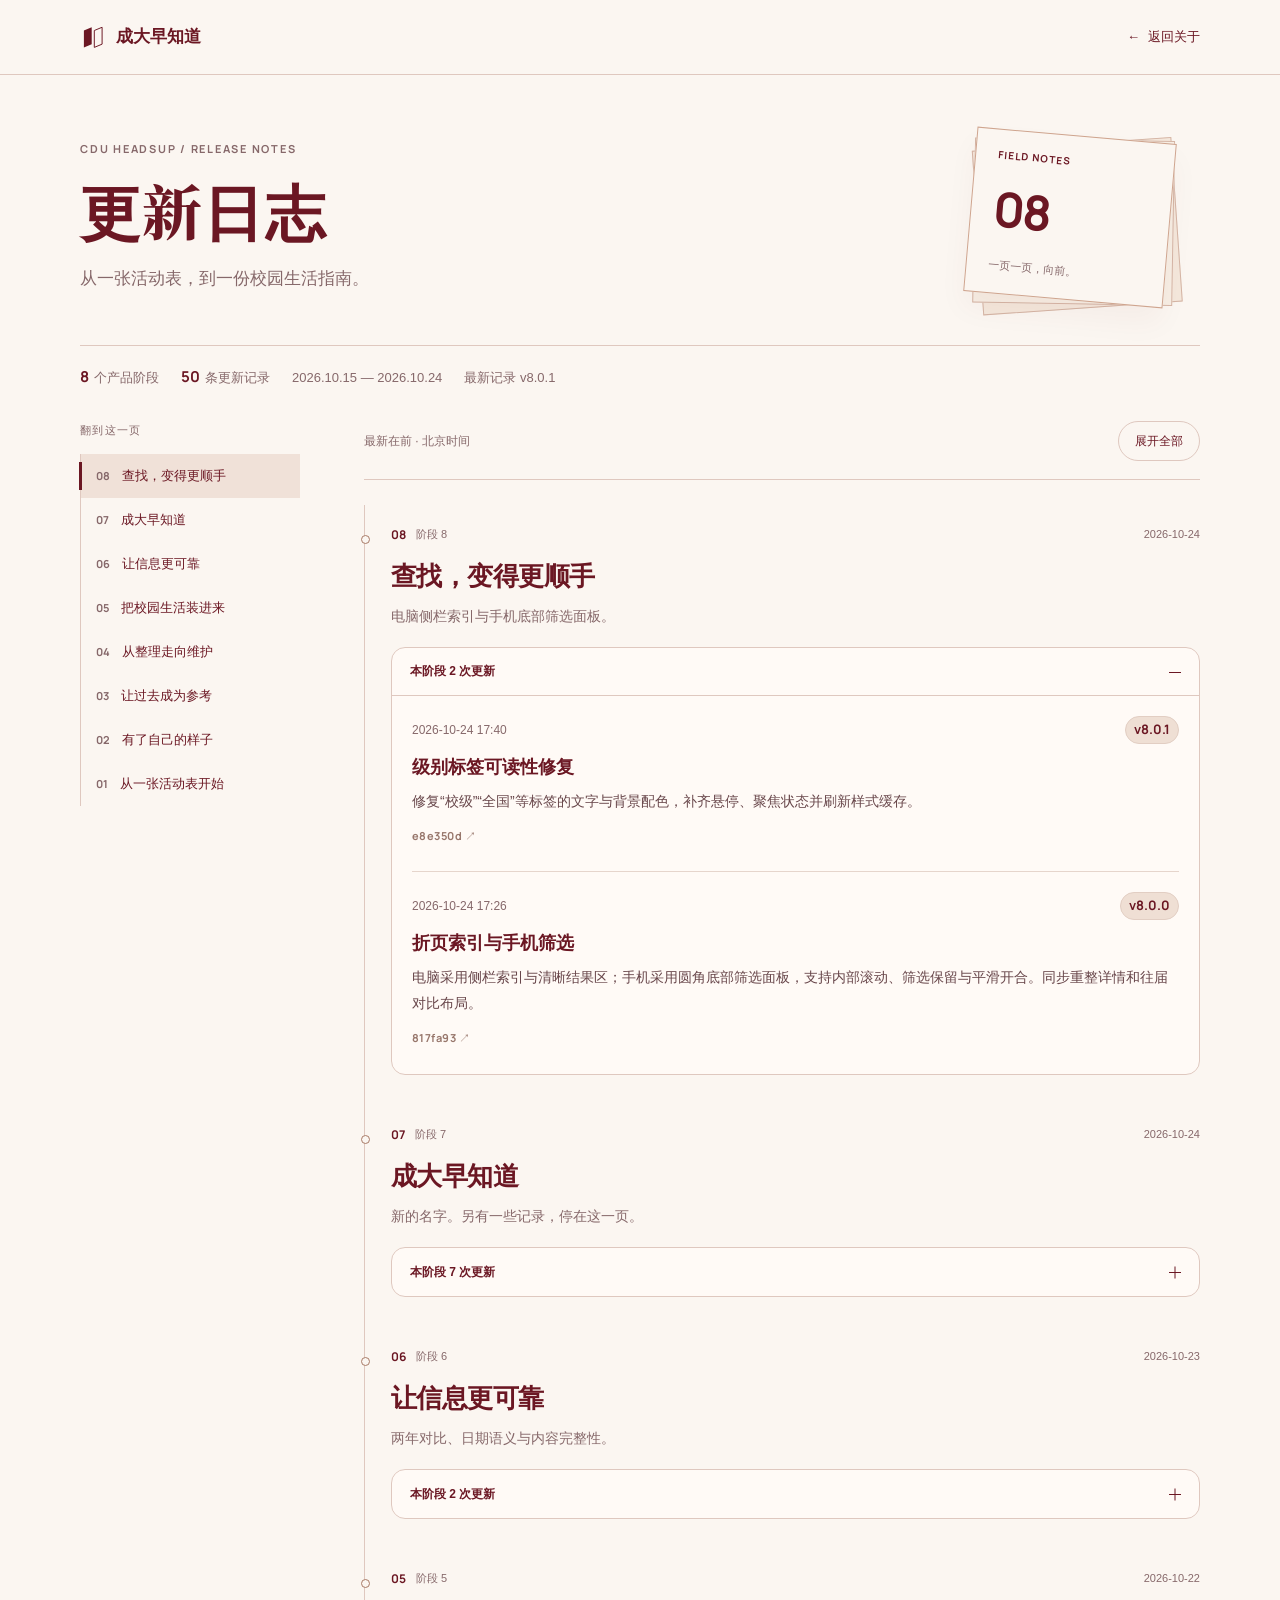
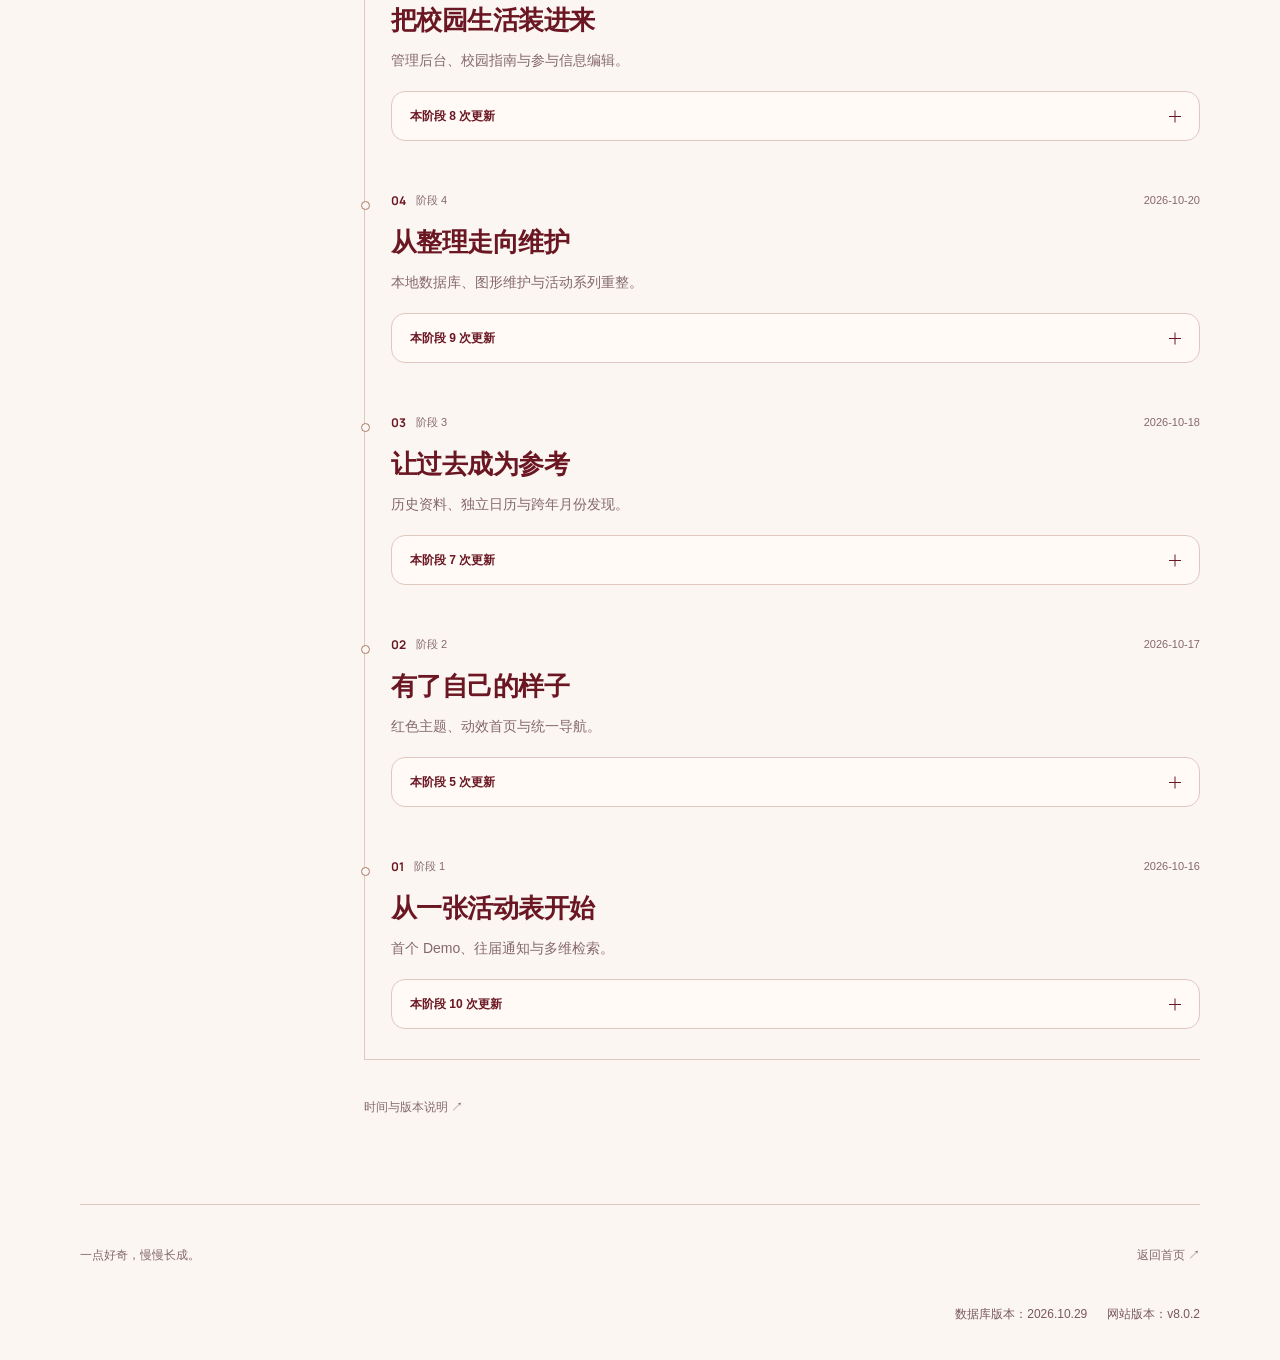
==== commit e8af420b: "Repair semantic records and publish updated data" ====
--- a/assets/updates.html
+++ b/assets/updates.html
@@ -14,7 +14,7 @@
 @keyframes record-break-hover{0%,100%{transform:none;text-shadow:none}24%{transform:translateX(-1px);text-shadow:2px 0 #c6a18c}32%{transform:translateX(1px)}40%{transform:none;text-shadow:none}}
 @media(max-width:760px){.release.redacted-release{padding:17px 12px;margin:12px -4px}.deleted-label{font-size:16px}.deleted-foot{font-size:11px}}
 @media(prefers-reduced-motion:reduce){.redacted-release *{animation:none!important;transition:none!important;transform:none!important}}
-</style></head><body><div class="progress" aria-hidden="true"></div><header class="up-header"><div class="up-shell"><a class="up-brand" href="../#home"><svg viewBox="0 0 40 40" aria-hidden="true"><path d="M6 10 18 5v26L6 36Z" fill="currentColor"/><path d="m22 10 12-5v26l-12 5Z" fill="none" stroke="currentColor" stroke-width="1.5"/></svg>成大早知道</a><a class="back" href="../#about"><span>←</span> 返回关于</a></div></header><main class="up-shell"><header class="hero"><div><p class="eyebrow">CDU HEADSUP / RELEASE NOTES</p><h1>更新日志</h1><p class="lead">从一张活动表，到一份校园生活指南。</p></div><div class="hero-folio" aria-hidden="true"><div class="folio-face"><small>FIELD NOTES</small><b>08</b><span>一页一页，向前。</span></div></div></header><div class="overview"><span><b>8</b>个产品阶段</span><span><b>50</b>条更新记录</span><span>2026.10.15 — 2026.10.24</span><span>最新记录 v8.0.1</span></div><div class="layout"><aside class="index"><p>翻到这一页</p><nav aria-label="更新阶段"><a href="#chapter-8"><span>08</span>查找，变得更顺手</a><a href="#chapter-7"><span>07</span>成大早知道</a><a href="#chapter-6"><span>06</span>让信息更可靠</a><a href="#chapter-5"><span>05</span>把校园生活装进来</a><a href="#chapter-4"><span>04</span>从整理走向维护</a><a href="#chapter-3"><span>03</span>让过去成为参考</a><a href="#chapter-2"><span>02</span>有了自己的样子</a><a href="#chapter-1"><span>01</span>从一张活动表开始</a></nav></aside><div class="timeline"><div class="tools"><span>最新在前 · 北京时间</span><button type="button" id="expand-all" aria-expanded="false">展开全部</button></div><section class="chapter" id="chapter-8" aria-labelledby="chapter-title-8"><div class="chapter-label"><span class="chapter-no">08</span><span>阶段 8</span><time>2026-10-24</time></div><h2 id="chapter-title-8">查找，变得更顺手</h2><p class="chapter-deck">电脑侧栏索引与手机底部筛选面板。</p><details open><summary><span>本阶段 2 次更新</span><i aria-hidden="true"></i></summary><div class="entries"><article class="release"><div class="release-meta"><time datetime="2026-10-24T17:40:50+08:00">2026-10-24 17:40</time><span class="version">v8.0.1</span></div><h3>级别标签可读性修复</h3><p>修复“校级”“全国”等标签的文字与背景配色，补齐悬停、聚焦状态并刷新样式缓存。</p><a class="commit" href="https://github.com/alexjiang233/cdu-headsup/commit/e8e350d3d1c3be3e706ab4846d801e0d7468dd2d" target="_blank" rel="noopener noreferrer" aria-label="查看2026-10-24 17:40的源代码提交">e8e350d ↗</a></article><article class="release"><div class="release-meta"><time datetime="2026-10-24T17:26:15+08:00">2026-10-24 17:26</time><span class="version">v8.0.0</span></div><h3>折页索引与手机筛选</h3><p>电脑采用侧栏索引与清晰结果区；手机采用圆角底部筛选面板，支持内部滚动、筛选保留与平滑开合。同步重整详情和往届对比布局。</p><a class="commit" href="https://github.com/alexjiang233/cdu-headsup/commit/817fa936a44f60fe17fb9ab3018c3a0bf6177b27" target="_blank" rel="noopener noreferrer" aria-label="查看2026-10-24 17:26的源代码提交">817fa93 ↗</a></article></div></details></section><section class="chapter" id="chapter-7" aria-labelledby="chapter-title-7"><div class="chapter-label"><span class="chapter-no">07</span><span>阶段 7</span><time>2026-10-24</time></div><h2 id="chapter-title-7">成大早知道</h2><p class="chapter-deck">新的名字。另有一些记录，停在这一页。</p><details ><summary><span>本阶段 7 次更新</span><i aria-hidden="true"></i></summary><div class="entries"><article class="release"><div class="release-meta"><time datetime="2026-10-24T16:23:53+08:00">2026-10-24 16:23</time><span class="version">v7.2.2</span></div><h3>手机日历与名单调整</h3><p>修复窄屏年月工具栏溢出，更新关于页内测名单。</p><a class="commit" href="https://github.com/alexjiang233/cdu-headsup/commit/25798fe87e062c160741ac82bd48ee010cd754ba" target="_blank" rel="noopener noreferrer" aria-label="查看2026-10-24 16:23的源代码提交">25798fe ↗</a></article><article class="release redacted-release"><div class="release-meta"><time datetime="2026-10-24T01:38:13+08:00">2026-10-24 01:38</time><span class="version">v7.2.1</span></div><h3><span class="deleted-label">【数据删除】</span></h3><div class="redaction-lines" aria-hidden="true"><i></i><i></i><i></i></div><div class="deleted-foot"><span>记录已移除</span><span aria-hidden="true">RECORD / REMOVED</span></div></article><article class="release redacted-release"><div class="release-meta"><time datetime="2026-10-24T01:13:04+08:00">2026-10-24 01:13</time><span class="version">v7.2.0</span></div><h3><span class="deleted-label">【数据删除】</span></h3><div class="redaction-lines" aria-hidden="true"><i></i><i></i><i></i></div><div class="deleted-foot"><span>记录已移除</span><span aria-hidden="true">RECORD / REMOVED</span></div></article><article class="release redacted-release"><div class="release-meta"><time datetime="2026-10-24T00:40:44+08:00">2026-10-24 00:40</time><span class="version">v7.1.2</span></div><h3><span class="deleted-label">【数据删除】</span></h3><div class="redaction-lines" aria-hidden="true"><i></i><i></i><i></i></div><div class="deleted-foot"><span>记录已移除</span><span aria-hidden="true">RECORD / REMOVED</span></div></article><article class="release"><div class="release-meta"><time datetime="2026-10-24T00:06:47+08:00">2026-10-24 00:06</time><span class="version">v7.1.1</span></div><h3>浏览器标题统一</h3><p>所有页面标签以“成大早知道”开头。</p><a class="commit" href="https://github.com/alexjiang233/cdu-headsup/commit/2c499503f6cd71b6407e1c681e8f187a656c2794" target="_blank" rel="noopener noreferrer" aria-label="查看2026-10-24 00:06的源代码提交">2c49950 ↗</a></article><article class="release redacted-release"><div class="release-meta"><time datetime="2026-10-23T21:31:15+08:00">2026-10-23 21:31</time><span class="version">v7.1.0</span></div><h3><span class="deleted-label">【数据删除】</span></h3><div class="redaction-lines" aria-hidden="true"><i></i><i></i><i></i></div><div class="deleted-foot"><span>记录已移除</span><span aria-hidden="true">RECORD / REMOVED</span></div></article><article class="release"><div class="release-meta"><time datetime="2026-10-23T15:52:37+08:00">2026-10-23 15:52</time><span class="version">v7.0.0</span></div><h3>更名“成大早知道”</h3><p>公开站点及管理工作台统一使用“成大早知道 / CDU HEADSUP”品牌。</p><a class="commit" href="https://github.com/alexjiang233/cdu-headsup/commit/6e02fb5031dee65011b48168d0d0e9a4468da6eb" target="_blank" rel="noopener noreferrer" aria-label="查看2026-10-23 15:52的源代码提交">6e02fb5 ↗</a></article></div></details></section><section class="chapter" id="chapter-6" aria-labelledby="chapter-title-6"><div class="chapter-label"><span class="chapter-no">06</span><span>阶段 6</span><time>2026-10-23</time></div><h2 id="chapter-title-6">让信息更可靠</h2><p class="chapter-deck">两年对比、日期语义与内容完整性。</p><details ><summary><span>本阶段 2 次更新</span><i aria-hidden="true"></i></summary><div class="entries"><article class="release"><div class="release-meta"><time datetime="2026-10-23T00:08:29+08:00">2026-10-23 00:08</time><span class="version">v6.1.0</span></div><h3>内容完整性与日期语义升级</h3><p>补全参与事实和附件信息；区分学生报名、作品提交与学院推荐节点，修正静态筛选一致性。</p><a class="commit" href="https://github.com/alexjiang233/cdu-headsup/commit/4fc071bdb25d650b115428bb739fd4755c2931db" target="_blank" rel="noopener noreferrer" aria-label="查看2026-10-23 00:08的源代码提交">4fc071b ↗</a></article><article class="release"><div class="release-meta"><time datetime="2026-10-22T18:10:46+08:00">2026-10-22 18:10</time><span class="version">v6.0.0</span></div><h3>双年度对比与每日历</h3><p>新增紧凑两年对比，日历默认日期网格并采用类别色；接入作者关于页原稿。</p><a class="commit" href="https://github.com/alexjiang233/cdu-headsup/commit/f2de315369539225d6fa5a32cadedc5183e19b49" target="_blank" rel="noopener noreferrer" aria-label="查看2026-10-22 18:10的源代码提交">f2de315 ↗</a></article></div></details></section><section class="chapter" id="chapter-5" aria-labelledby="chapter-title-5"><div class="chapter-label"><span class="chapter-no">05</span><span>阶段 5</span><time>2026-10-22</time></div><h2 id="chapter-title-5">把校园生活装进来</h2><p class="chapter-deck">管理后台、校园指南与参与信息编辑。</p><details ><summary><span>本阶段 8 次更新</span><i aria-hidden="true"></i></summary><div class="entries"><article class="release"><div class="release-meta"><time datetime="2026-10-22T16:50:53+08:00">2026-10-22 16:50</time><span class="version">v5.5.1</span></div><h3>参与对象文案收敛</h3><p>缩短卡片中的对象标签，减少详情内重复资格表述。</p><a class="commit" href="https://github.com/alexjiang233/cdu-headsup/commit/05cd7260b6557f3f9089f8646f559f1fe12278a5" target="_blank" rel="noopener noreferrer" aria-label="查看2026-10-22 16:50的源代码提交">05cd726 ↗</a></article><article class="release"><div class="release-meta"><time datetime="2026-10-22T16:15:56+08:00">2026-10-22 16:15</time><span class="version">v5.5.0</span></div><h3>同年最新通知规则</h3><p>公开页面优先展示同一活动、同一年最新通知，历史来源保留于管理端。</p><a class="commit" href="https://github.com/alexjiang233/cdu-headsup/commit/5958b68b4e5e30f2f8761fe20ea6939603264a8e" target="_blank" rel="noopener noreferrer" aria-label="查看2026-10-22 16:15的源代码提交">5958b68 ↗</a></article><article class="release"><div class="release-meta"><time datetime="2026-10-22T15:30:43+08:00">2026-10-22 15:30</time><span class="version">v5.4.0</span></div><h3>参与信息直接编辑</h3><p>后台可直接维护活动关键参与信息，用整理后的内容替代杂乱导入展示。</p><a class="commit" href="https://github.com/alexjiang233/cdu-headsup/commit/65996a6a24efe8c9122f9111401b6a470ab72f16" target="_blank" rel="noopener noreferrer" aria-label="查看2026-10-22 15:30的源代码提交">65996a6 ↗</a></article><article class="release"><div class="release-meta"><time datetime="2026-10-22T14:17:02+08:00">2026-10-22 14:17</time><span class="version">v5.3.0</span></div><h3>图书馆指南补充</h3><p>依据 2026 年读者手册，补充借阅及实际使用规则。</p><a class="commit" href="https://github.com/alexjiang233/cdu-headsup/commit/529328615dc3bca5bd6ed8b83e602052f78a91cd" target="_blank" rel="noopener noreferrer" aria-label="查看2026-10-22 14:17的源代码提交">5293286 ↗</a></article><article class="release"><div class="release-meta"><time datetime="2026-10-22T13:09:38+08:00">2026-10-22 13:09</time><span class="version">v5.2.1</span></div><h3>加载与转场优化</h3><p>为脚本增加版本控制，改善加载速度、标题间距及页面过渡。</p><a class="commit" href="https://github.com/alexjiang233/cdu-headsup/commit/a071e553244feb5323505d2f325355126188d365" target="_blank" rel="noopener noreferrer" aria-label="查看2026-10-22 13:09的源代码提交">a071e55 ↗</a></article><article class="release"><div class="release-meta"><time datetime="2026-10-22T10:19:18+08:00">2026-10-22 10:19</time><span class="version">v5.2.0</span></div><h3>内页视觉统一</h3><p>调整指南插图、开场展示和一级页面字体，建立统一的内页视觉规范。</p><a class="commit" href="https://github.com/alexjiang233/cdu-headsup/commit/a684b979ef101b4dcf43f9c2096d9ba81783a1fe" target="_blank" rel="noopener noreferrer" aria-label="查看2026-10-22 10:19的源代码提交">a684b97 ↗</a></article><article class="release"><div class="release-meta"><time datetime="2026-10-22T08:55:09+08:00">2026-10-22 08:55</time><span class="version">v5.1.0</span></div><h3>校园指南与静态发布升级</h3><p>发布校园指南及新版静态界面，将生活信息纳入公开站点。</p><a class="commit" href="https://github.com/alexjiang233/cdu-headsup/commit/cd27875e8866bb20a7821a06f1ea1d88bd5a3e74" target="_blank" rel="noopener noreferrer" aria-label="查看2026-10-22 08:55的源代码提交">cd27875 ↗</a></article><article class="release"><div class="release-meta"><time datetime="2026-10-21T00:58:12+08:00">2026-10-21 00:58</time><span class="version">v5.0.0</span></div><h3>统一管理后台</h3><p>提交 Django 后端与统一内容工作台，增加手动录入及完整维护能力；访客站继续静态托管。</p><a class="commit" href="https://github.com/alexjiang233/cdu-headsup/commit/92bcd0f9a48f2efd69b62953966118fe168f8eff" target="_blank" rel="noopener noreferrer" aria-label="查看2026-10-21 00:58的源代码提交">92bcd0f ↗</a></article></div></details></section><section class="chapter" id="chapter-4" aria-labelledby="chapter-title-4"><div class="chapter-label"><span class="chapter-no">04</span><span>阶段 4</span><time>2026-10-20</time></div><h2 id="chapter-title-4">从整理走向维护</h2><p class="chapter-deck">本地数据库、图形维护与活动系列重整。</p><details ><summary><span>本阶段 9 次更新</span><i aria-hidden="true"></i></summary><div class="entries"><article class="release"><div class="release-meta"><time datetime="2026-10-20T21:10:30+08:00">2026-10-20 21:10</time><span class="version">v4.5.1</span></div><h3>精选与移动排版修正</h3><p>排除精选中的院级比赛，修正学院判断及手机指南标题宽度。</p><a class="commit" href="https://github.com/alexjiang233/cdu-headsup/commit/84608039188c6a51c5e055dfe5fe87b634724aae" target="_blank" rel="noopener noreferrer" aria-label="查看2026-10-20 21:10的源代码提交">8460803 ↗</a></article><article class="release"><div class="release-meta"><time datetime="2026-10-20T20:46:20+08:00">2026-10-20 20:46</time><span class="version">v4.5.0</span></div><h3>检索分页与指南入口</h3><p>统一探索页标题，改为页码分页，增加两侧快捷操作与首页指南展示区。</p><a class="commit" href="https://github.com/alexjiang233/cdu-headsup/commit/aea23fd40d920071f08b2113481075119ac91816" target="_blank" rel="noopener noreferrer" aria-label="查看2026-10-20 20:46的源代码提交">aea23fd ↗</a></article><article class="release"><div class="release-meta"><time datetime="2026-10-20T13:06:14+08:00">2026-10-20 13:06</time><span class="version">v4.4.0</span></div><h3>活动实体与通知重整</h3><p>合并重复系列、精简标题、结构化详情；修正同年通知选择与校院归属。</p><a class="commit" href="https://github.com/alexjiang233/cdu-headsup/commit/cdca7b0efa753f4e96ffbafff0d3fd301dd4ceed" target="_blank" rel="noopener noreferrer" aria-label="查看2026-10-20 13:06的源代码提交">cdca7b0 ↗</a></article><article class="release"><div class="release-meta"><time datetime="2026-10-19T20:02:21+08:00">2026-10-19 20:02</time><span class="version">v4.3.1</span></div><h3>内容范围清理</h3><p>移除公开目录中的讲座，减少详情中重复条款。</p><a class="commit" href="https://github.com/alexjiang233/cdu-headsup/commit/e860ef1d864fb247f40e308e23423061678574ea" target="_blank" rel="noopener noreferrer" aria-label="查看2026-10-19 20:02的源代码提交">e860ef1 ↗</a></article><article class="release"><div class="release-meta"><time datetime="2026-10-19T10:43:45+08:00">2026-10-19 10:43</time><span class="version">v4.3.0</span></div><h3>历史系列扩展</h3><p>继续补充历史通知与活动系列，扩大跨年检索覆盖。</p><a class="commit" href="https://github.com/alexjiang233/cdu-headsup/commit/b9c3b57750eaa7eca4c89c4ae6edaf442a1177eb" target="_blank" rel="noopener noreferrer" aria-label="查看2026-10-19 10:43的源代码提交">b9c3b57 ↗</a></article><article class="release"><div class="release-meta"><time datetime="2026-10-18T13:55:30+08:00">2026-10-18 13:55</time><span class="version">v4.2.0</span></div><h3>历史内容扩充</h3><p>新增 124 条经核实的校园资料。</p><a class="commit" href="https://github.com/alexjiang233/cdu-headsup/commit/4a4f5868212ae5f6c7c31b3a847aec3dc7f8b519" target="_blank" rel="noopener noreferrer" aria-label="查看2026-10-18 13:55的源代码提交">4a4f586 ↗</a></article><article class="release"><div class="release-meta"><time datetime="2026-10-18T02:38:03+08:00">2026-10-18 02:38</time><span class="version">v4.1.1</span></div><h3>日历节点修复</h3><p>修正日期标记，避免用连续区间铺满日历。</p><a class="commit" href="https://github.com/alexjiang233/cdu-headsup/commit/d6aeaec286be143fbf034ea9652cac50a892d20a" target="_blank" rel="noopener noreferrer" aria-label="查看2026-10-18 02:38的源代码提交">d6aeaec ↗</a></article><article class="release"><div class="release-meta"><time datetime="2026-10-18T01:43:07+08:00">2026-10-18 01:43</time><span class="version">v4.1.0</span></div><h3>图形化内容维护台</h3><p>提供资料整理、编辑、预览及发布流程，减少直接修改文件的操作。</p><a class="commit" href="https://github.com/alexjiang233/cdu-headsup/commit/c367fef27b3aeb77afec964557f6ce68224a9dfa" target="_blank" rel="noopener noreferrer" aria-label="查看2026-10-18 01:43的源代码提交">c367fef ↗</a></article><article class="release"><div class="release-meta"><time datetime="2026-10-18T01:02:49+08:00">2026-10-18 01:02</time><span class="version">v4.0.0</span></div><h3>本地内容数据库</h3><p>建立 SQLite 内容仓库、修订记录和恢复机制，分离内容维护与页面展示。</p><a class="commit" href="https://github.com/alexjiang233/cdu-headsup/commit/28dbe77e87da7bd1ed5979a243967d5c131508d9" target="_blank" rel="noopener noreferrer" aria-label="查看2026-10-18 01:02的源代码提交">28dbe77 ↗</a></article></div></details></section><section class="chapter" id="chapter-3" aria-labelledby="chapter-title-3"><div class="chapter-label"><span class="chapter-no">03</span><span>阶段 3</span><time>2026-10-18</time></div><h2 id="chapter-title-3">让过去成为参考</h2><p class="chapter-deck">历史资料、独立日历与跨年月份发现。</p><details ><summary><span>本阶段 7 次更新</span><i aria-hidden="true"></i></summary><div class="entries"><article class="release"><div class="release-meta"><time datetime="2026-10-18T00:41:18+08:00">2026-10-18 00:41</time><span class="version">v3.5.0</span></div><h3>学院偏好与简洁卡片</h3><p>增加学院偏好，减少无关结果和卡片信息噪声。</p><a class="commit" href="https://github.com/alexjiang233/cdu-headsup/commit/ed6bdd671c2493f2274d7c2572f657e62f6261c9" target="_blank" rel="noopener noreferrer" aria-label="查看2026-10-18 00:41的源代码提交">ed6bdd6 ↗</a></article><article class="release"><div class="release-meta"><time datetime="2026-10-18T00:00:58+08:00">2026-10-18 00:00</time><span class="version">v3.4.0</span></div><h3>后续资料补充</h3><p>合入已核实的补充事实及表格规则，保留旧资料修订依据。</p><a class="commit" href="https://github.com/alexjiang233/cdu-headsup/commit/8941cbac03afdd60c5a50ead0a6b787c8824bab2" target="_blank" rel="noopener noreferrer" aria-label="查看2026-10-18 00:00的源代码提交">8941cba ↗</a></article><article class="release"><div class="release-meta"><time datetime="2026-10-17T19:14:40+08:00">2026-10-17 19:14</time><span class="version">v3.3.1</span></div><h3>跨月展示收敛</h3><p>跨月征集仅归入开始月份，精简活动预览。</p><a class="commit" href="https://github.com/alexjiang233/cdu-headsup/commit/96a7104b2e1fb6c443d9304f1392d1da86552b35" target="_blank" rel="noopener noreferrer" aria-label="查看2026-10-17 19:14的源代码提交">96a7104 ↗</a></article><article class="release"><div class="release-meta"><time datetime="2026-10-17T18:04:25+08:00">2026-10-17 18:04</time><span class="version">v3.3.0</span></div><h3>跨年月份发现</h3><p>以“每年这个月能做什么”为核心重构日历，具体日期作为补充视图。</p><a class="commit" href="https://github.com/alexjiang233/cdu-headsup/commit/dc988d75e92d146de38070c8cf9cf680ed95fac8" target="_blank" rel="noopener noreferrer" aria-label="查看2026-10-17 18:04的源代码提交">dc988d7 ↗</a></article><article class="release"><div class="release-meta"><time datetime="2026-10-17T17:30:58+08:00">2026-10-17 17:30</time><span class="version">v3.2.0</span></div><h3>一级活动日历</h3><p>新增独立日历入口、月份切换、日期详情与响应式交互。</p><a class="commit" href="https://github.com/alexjiang233/cdu-headsup/commit/3e3b199825e0d7e0c63b5601fb3c8b1fde33e3f6" target="_blank" rel="noopener noreferrer" aria-label="查看2026-10-17 17:30的源代码提交">3e3b199 ↗</a></article><article class="release"><div class="release-meta"><time datetime="2026-10-17T17:19:14+08:00">2026-10-17 17:19</time><span class="version">v3.1.0</span></div><h3>系列与年度版本</h3><p>展示核实后的参与详情，在活动系列内保留历年通知。</p><a class="commit" href="https://github.com/alexjiang233/cdu-headsup/commit/a42cae558b6472db163597e9371e4a1651131019" target="_blank" rel="noopener noreferrer" aria-label="查看2026-10-17 17:19的源代码提交">a42cae5 ↗</a></article><article class="release"><div class="release-meta"><time datetime="2026-10-17T14:27:26+08:00">2026-10-17 14:27</time><span class="version">v3.0.0</span></div><h3>跨年历史资料体系</h3><p>批量发布 372 条经核读的 2021—2026 年资料，补充可参与信息与来源。</p><a class="commit" href="https://github.com/alexjiang233/cdu-headsup/commit/696179e52bbc705c8eb87784be7390a54f528eab" target="_blank" rel="noopener noreferrer" aria-label="查看2026-10-17 14:27的源代码提交">696179e ↗</a></article></div></details></section><section class="chapter" id="chapter-2" aria-labelledby="chapter-title-2"><div class="chapter-label"><span class="chapter-no">02</span><span>阶段 2</span><time>2026-10-17</time></div><h2 id="chapter-title-2">有了自己的样子</h2><p class="chapter-deck">红色主题、动效首页与统一导航。</p><details ><summary><span>本阶段 5 次更新</span><i aria-hidden="true"></i></summary><div class="entries"><article class="release"><div class="release-meta"><time datetime="2026-10-17T00:26:18+08:00">2026-10-17 00:26</time><span class="version">v2.3.1</span></div><h3>参与信息补全</h3><p>恢复有原文依据的条件、材料、赛程与附件读取状态。</p><a class="commit" href="https://github.com/alexjiang233/cdu-headsup/commit/2e312d3e3381f9465a7d394a213eb2890aabf640" target="_blank" rel="noopener noreferrer" aria-label="查看2026-10-17 00:26的源代码提交">2e312d3 ↗</a></article><article class="release"><div class="release-meta"><time datetime="2026-10-16T23:48:31+08:00">2026-10-16 23:48</time><span class="version">v2.3.0</span></div><h3>字体与首页动效</h3><p>引入编辑式字体与更丰富的首页动画，保留暂停及减少动态效果支持。</p><a class="commit" href="https://github.com/alexjiang233/cdu-headsup/commit/e1d43495f7273062a8a4298ca08a15a35c6de3ef" target="_blank" rel="noopener noreferrer" aria-label="查看2026-10-16 23:48的源代码提交">e1d4349 ↗</a></article><article class="release"><div class="release-meta"><time datetime="2026-10-16T23:36:15+08:00">2026-10-16 23:36</time><span class="version">v2.2.0</span></div><h3>月份与类型组合筛选</h3><p>支持按月份和多个活动类型共同收窄结果，分段加载列表。</p><a class="commit" href="https://github.com/alexjiang233/cdu-headsup/commit/e967f90211131126742089d17dc7bd1c99dbee0f" target="_blank" rel="noopener noreferrer" aria-label="查看2026-10-16 23:36的源代码提交">e967f90 ↗</a></article><article class="release"><div class="release-meta"><time datetime="2026-10-16T23:03:37+08:00">2026-10-16 23:03</time><span class="version">v2.1.0</span></div><h3>红色视觉体系</h3><p>统一红色主题和导航，新增首页“换一批”及作者联系入口。</p><a class="commit" href="https://github.com/alexjiang233/cdu-headsup/commit/b7a5bda560ff7eceac208b676d3847dfbf9f03e0" target="_blank" rel="noopener noreferrer" aria-label="查看2026-10-16 23:03的源代码提交">b7a5bda ↗</a></article><article class="release"><div class="release-meta"><time datetime="2026-10-16T22:27:33+08:00">2026-10-16 22:27</time><span class="version">v2.0.0</span></div><h3>多页面展示体系</h3><p>建立动效首页、活动搜索与关于页面，形成独立导航结构。</p><a class="commit" href="https://github.com/alexjiang233/cdu-headsup/commit/e32d4d0919f6f93fd80ee8b9853e1022c91283e6" target="_blank" rel="noopener noreferrer" aria-label="查看2026-10-16 22:27的源代码提交">e32d4d0 ↗</a></article></div></details></section><section class="chapter" id="chapter-1" aria-labelledby="chapter-title-1"><div class="chapter-label"><span class="chapter-no">01</span><span>阶段 1</span><time>2026-10-16</time></div><h2 id="chapter-title-1">从一张活动表开始</h2><p class="chapter-deck">首个 Demo、往届通知与多维检索。</p><details ><summary><span>本阶段 10 次更新</span><i aria-hidden="true"></i></summary><div class="entries"><article class="release"><div class="release-meta"><time datetime="2026-10-16T15:27:55+08:00">2026-10-16 15:27</time><span class="version">v1.6.0</span></div><h3>精选与简洁浏览</h3><p>增加级别筛选，压缩列表文案，优化交互动效。</p><a class="commit" href="https://github.com/alexjiang233/cdu-headsup/commit/9dd1f364c65dd5754659512a1a1622ee8be0eacb" target="_blank" rel="noopener noreferrer" aria-label="查看2026-10-16 15:27的源代码提交">9dd1f36 ↗</a></article><article class="release"><div class="release-meta"><time datetime="2026-10-16T09:45:26+08:00">2026-10-16 09:45</time><span class="version">v1.5.0</span></div><h3>官网资料扩充</h3><p>纳入近一年 128 份官方通知，保留来源并扩展筛选范围。</p><a class="commit" href="https://github.com/alexjiang233/cdu-headsup/commit/581f2140740a666e336cb7e576772921402bdc2e" target="_blank" rel="noopener noreferrer" aria-label="查看2026-10-16 09:45的源代码提交">581f214 ↗</a></article><article class="release"><div class="release-meta"><time datetime="2026-10-16T09:09:37+08:00">2026-10-16 09:09</time><span class="version">v1.4.0</span></div><h3>多维活动检索</h3><p>新增学院、年份、活动类别和日期筛选，重整活动目录界面。</p><a class="commit" href="https://github.com/alexjiang233/cdu-headsup/commit/a692aab463e9b90be754cb07f3587dc6fb5d23a1" target="_blank" rel="noopener noreferrer" aria-label="查看2026-10-16 09:09的源代码提交">a692aab ↗</a></article><article class="release"><div class="release-meta"><time datetime="2026-10-16T08:46:43+08:00">2026-10-16 08:46</time><span class="version">v1.3.1</span></div><h3>日期精度修正</h3><p>区分仅日期与精确时刻，避免跨日截止判断错误。</p><a class="commit" href="https://github.com/alexjiang233/cdu-headsup/commit/2129cea684bea5a89371669eba177dc7d1a5a1b7" target="_blank" rel="noopener noreferrer" aria-label="查看2026-10-16 08:46的源代码提交">2129cea ↗</a></article><article class="release"><div class="release-meta"><time datetime="2026-10-16T08:45:53+08:00">2026-10-16 08:45</time><span class="version">v1.3.0</span></div><h3>来源与日期校验</h3><p>补充字段级依据、独立日期检查及信息核验边界。</p><a class="commit" href="https://github.com/alexjiang233/cdu-headsup/commit/aaf91ae5d6b29f159c66d7ba52e798df55c0add1" target="_blank" rel="noopener noreferrer" aria-label="查看2026-10-16 08:45的源代码提交">aaf91ae ↗</a></article><article class="release"><div class="release-meta"><time datetime="2026-10-15T23:34:16+08:00">2026-10-15 23:34</time><span class="version">v1.2.1</span></div><h3>分类视图</h3><p>将活动对比与资料浏览拆分为独立视图。</p><a class="commit" href="https://github.com/alexjiang233/cdu-headsup/commit/ca744d43c9cc499096e9bef8a3d2f2c45c220a9d" target="_blank" rel="noopener noreferrer" aria-label="查看2026-10-15 23:34的源代码提交">ca744d4 ↗</a></article><article class="release"><div class="release-meta"><time datetime="2026-10-15T23:25:10+08:00">2026-10-15 23:25</time><span class="version">v1.2.0</span></div><h3>首次往届对比</h3><p>加入 2025—2026 年官方活动对比与导航，支持从历史通知了解年度安排。</p><a class="commit" href="https://github.com/alexjiang233/cdu-headsup/commit/b6636e96140108e65fb627625d93340d56f80c0a" target="_blank" rel="noopener noreferrer" aria-label="查看2026-10-15 23:25的源代码提交">b6636e9 ↗</a></article><article class="release"><div class="release-meta"><time datetime="2026-10-15T22:45:19+08:00">2026-10-15 22:45</time><span class="version">v1.1.0</span></div><h3>完整资料浏览</h3><p>纳入首批 15 份文档，区分活动与参考资料。</p><a class="commit" href="https://github.com/alexjiang233/cdu-headsup/commit/9780608273243844b014faa4c83bce17b6861848" target="_blank" rel="noopener noreferrer" aria-label="查看2026-10-15 22:45的源代码提交">9780608 ↗</a></article><article class="release"><div class="release-meta"><time datetime="2026-10-15T22:03:54+08:00">2026-10-15 22:03</time><span class="version">v1.0.0</span></div><h3>首个公开 Demo</h3><p>上线脱敏后的校园活动静态页，启用 GitHub Pages，提供可分享的访问入口。</p><a class="commit" href="https://github.com/alexjiang233/cdu-headsup/commit/3357928779553fbbbd1b51407766391e520cb7f6" target="_blank" rel="noopener noreferrer" aria-label="查看2026-10-15 22:03的源代码提交">3357928 ↗</a></article><article class="release"><div class="release-meta"><time datetime="2026-10-15T22:02:04+08:00">2026-10-15 22:02</time><span class="version">v0.1.0</span></div><h3>项目初始化</h3><p>初始化公开仓库，建立项目发布起点。</p><a class="commit" href="https://github.com/alexjiang233/cdu-headsup/commit/8698a703372d4b2f9fd86210dc88c4b6ed813db6" target="_blank" rel="noopener noreferrer" aria-label="查看2026-10-15 22:02的源代码提交">8698a70 ↗</a></article></div></details></section><details class="note"><summary>时间与版本说明 ↗</summary><p>时间取公开提交记录，精确到分钟，不等同于部署完成时间。版本号按八个产品阶段回溯整理；功能优化与修复归入阶段内的小版本。</p><p>历史资料数量为当时批次口径。本地后台与源码提交不代表后端已部署到 GitHub Pages。</p></details></div></div></main><footer class="bottom up-shell"><span>一点好奇，慢慢长成。</span><a href="../#home">返回首页 ↗</a><div class="standalone-versions"><span data-database-date>数据库版本：2026.10.28</span><span>网站版本：v8.0.2</span></div></footer><script>
+</style></head><body><div class="progress" aria-hidden="true"></div><header class="up-header"><div class="up-shell"><a class="up-brand" href="../#home"><svg viewBox="0 0 40 40" aria-hidden="true"><path d="M6 10 18 5v26L6 36Z" fill="currentColor"/><path d="m22 10 12-5v26l-12 5Z" fill="none" stroke="currentColor" stroke-width="1.5"/></svg>成大早知道</a><a class="back" href="../#about"><span>←</span> 返回关于</a></div></header><main class="up-shell"><header class="hero"><div><p class="eyebrow">CDU HEADSUP / RELEASE NOTES</p><h1>更新日志</h1><p class="lead">从一张活动表，到一份校园生活指南。</p></div><div class="hero-folio" aria-hidden="true"><div class="folio-face"><small>FIELD NOTES</small><b>08</b><span>一页一页，向前。</span></div></div></header><div class="overview"><span><b>8</b>个产品阶段</span><span><b>50</b>条更新记录</span><span>2026.10.15 — 2026.10.24</span><span>最新记录 v8.0.1</span></div><div class="layout"><aside class="index"><p>翻到这一页</p><nav aria-label="更新阶段"><a href="#chapter-8"><span>08</span>查找，变得更顺手</a><a href="#chapter-7"><span>07</span>成大早知道</a><a href="#chapter-6"><span>06</span>让信息更可靠</a><a href="#chapter-5"><span>05</span>把校园生活装进来</a><a href="#chapter-4"><span>04</span>从整理走向维护</a><a href="#chapter-3"><span>03</span>让过去成为参考</a><a href="#chapter-2"><span>02</span>有了自己的样子</a><a href="#chapter-1"><span>01</span>从一张活动表开始</a></nav></aside><div class="timeline"><div class="tools"><span>最新在前 · 北京时间</span><button type="button" id="expand-all" aria-expanded="false">展开全部</button></div><section class="chapter" id="chapter-8" aria-labelledby="chapter-title-8"><div class="chapter-label"><span class="chapter-no">08</span><span>阶段 8</span><time>2026-10-24</time></div><h2 id="chapter-title-8">查找，变得更顺手</h2><p class="chapter-deck">电脑侧栏索引与手机底部筛选面板。</p><details open><summary><span>本阶段 2 次更新</span><i aria-hidden="true"></i></summary><div class="entries"><article class="release"><div class="release-meta"><time datetime="2026-10-24T17:40:50+08:00">2026-10-24 17:40</time><span class="version">v8.0.1</span></div><h3>级别标签可读性修复</h3><p>修复“校级”“全国”等标签的文字与背景配色，补齐悬停、聚焦状态并刷新样式缓存。</p><a class="commit" href="https://github.com/alexjiang233/cdu-headsup/commit/e8e350d3d1c3be3e706ab4846d801e0d7468dd2d" target="_blank" rel="noopener noreferrer" aria-label="查看2026-10-24 17:40的源代码提交">e8e350d ↗</a></article><article class="release"><div class="release-meta"><time datetime="2026-10-24T17:26:15+08:00">2026-10-24 17:26</time><span class="version">v8.0.0</span></div><h3>折页索引与手机筛选</h3><p>电脑采用侧栏索引与清晰结果区；手机采用圆角底部筛选面板，支持内部滚动、筛选保留与平滑开合。同步重整详情和往届对比布局。</p><a class="commit" href="https://github.com/alexjiang233/cdu-headsup/commit/817fa936a44f60fe17fb9ab3018c3a0bf6177b27" target="_blank" rel="noopener noreferrer" aria-label="查看2026-10-24 17:26的源代码提交">817fa93 ↗</a></article></div></details></section><section class="chapter" id="chapter-7" aria-labelledby="chapter-title-7"><div class="chapter-label"><span class="chapter-no">07</span><span>阶段 7</span><time>2026-10-24</time></div><h2 id="chapter-title-7">成大早知道</h2><p class="chapter-deck">新的名字。另有一些记录，停在这一页。</p><details ><summary><span>本阶段 7 次更新</span><i aria-hidden="true"></i></summary><div class="entries"><article class="release"><div class="release-meta"><time datetime="2026-10-24T16:23:53+08:00">2026-10-24 16:23</time><span class="version">v7.2.2</span></div><h3>手机日历与名单调整</h3><p>修复窄屏年月工具栏溢出，更新关于页内测名单。</p><a class="commit" href="https://github.com/alexjiang233/cdu-headsup/commit/25798fe87e062c160741ac82bd48ee010cd754ba" target="_blank" rel="noopener noreferrer" aria-label="查看2026-10-24 16:23的源代码提交">25798fe ↗</a></article><article class="release redacted-release"><div class="release-meta"><time datetime="2026-10-24T01:38:13+08:00">2026-10-24 01:38</time><span class="version">v7.2.1</span></div><h3><span class="deleted-label">【数据删除】</span></h3><div class="redaction-lines" aria-hidden="true"><i></i><i></i><i></i></div><div class="deleted-foot"><span>记录已移除</span><span aria-hidden="true">RECORD / REMOVED</span></div></article><article class="release redacted-release"><div class="release-meta"><time datetime="2026-10-24T01:13:04+08:00">2026-10-24 01:13</time><span class="version">v7.2.0</span></div><h3><span class="deleted-label">【数据删除】</span></h3><div class="redaction-lines" aria-hidden="true"><i></i><i></i><i></i></div><div class="deleted-foot"><span>记录已移除</span><span aria-hidden="true">RECORD / REMOVED</span></div></article><article class="release redacted-release"><div class="release-meta"><time datetime="2026-10-24T00:40:44+08:00">2026-10-24 00:40</time><span class="version">v7.1.2</span></div><h3><span class="deleted-label">【数据删除】</span></h3><div class="redaction-lines" aria-hidden="true"><i></i><i></i><i></i></div><div class="deleted-foot"><span>记录已移除</span><span aria-hidden="true">RECORD / REMOVED</span></div></article><article class="release"><div class="release-meta"><time datetime="2026-10-24T00:06:47+08:00">2026-10-24 00:06</time><span class="version">v7.1.1</span></div><h3>浏览器标题统一</h3><p>所有页面标签以“成大早知道”开头。</p><a class="commit" href="https://github.com/alexjiang233/cdu-headsup/commit/2c499503f6cd71b6407e1c681e8f187a656c2794" target="_blank" rel="noopener noreferrer" aria-label="查看2026-10-24 00:06的源代码提交">2c49950 ↗</a></article><article class="release redacted-release"><div class="release-meta"><time datetime="2026-10-23T21:31:15+08:00">2026-10-23 21:31</time><span class="version">v7.1.0</span></div><h3><span class="deleted-label">【数据删除】</span></h3><div class="redaction-lines" aria-hidden="true"><i></i><i></i><i></i></div><div class="deleted-foot"><span>记录已移除</span><span aria-hidden="true">RECORD / REMOVED</span></div></article><article class="release"><div class="release-meta"><time datetime="2026-10-23T15:52:37+08:00">2026-10-23 15:52</time><span class="version">v7.0.0</span></div><h3>更名“成大早知道”</h3><p>公开站点及管理工作台统一使用“成大早知道 / CDU HEADSUP”品牌。</p><a class="commit" href="https://github.com/alexjiang233/cdu-headsup/commit/6e02fb5031dee65011b48168d0d0e9a4468da6eb" target="_blank" rel="noopener noreferrer" aria-label="查看2026-10-23 15:52的源代码提交">6e02fb5 ↗</a></article></div></details></section><section class="chapter" id="chapter-6" aria-labelledby="chapter-title-6"><div class="chapter-label"><span class="chapter-no">06</span><span>阶段 6</span><time>2026-10-23</time></div><h2 id="chapter-title-6">让信息更可靠</h2><p class="chapter-deck">两年对比、日期语义与内容完整性。</p><details ><summary><span>本阶段 2 次更新</span><i aria-hidden="true"></i></summary><div class="entries"><article class="release"><div class="release-meta"><time datetime="2026-10-23T00:08:29+08:00">2026-10-23 00:08</time><span class="version">v6.1.0</span></div><h3>内容完整性与日期语义升级</h3><p>补全参与事实和附件信息；区分学生报名、作品提交与学院推荐节点，修正静态筛选一致性。</p><a class="commit" href="https://github.com/alexjiang233/cdu-headsup/commit/4fc071bdb25d650b115428bb739fd4755c2931db" target="_blank" rel="noopener noreferrer" aria-label="查看2026-10-23 00:08的源代码提交">4fc071b ↗</a></article><article class="release"><div class="release-meta"><time datetime="2026-10-22T18:10:46+08:00">2026-10-22 18:10</time><span class="version">v6.0.0</span></div><h3>双年度对比与每日历</h3><p>新增紧凑两年对比，日历默认日期网格并采用类别色；接入作者关于页原稿。</p><a class="commit" href="https://github.com/alexjiang233/cdu-headsup/commit/f2de315369539225d6fa5a32cadedc5183e19b49" target="_blank" rel="noopener noreferrer" aria-label="查看2026-10-22 18:10的源代码提交">f2de315 ↗</a></article></div></details></section><section class="chapter" id="chapter-5" aria-labelledby="chapter-title-5"><div class="chapter-label"><span class="chapter-no">05</span><span>阶段 5</span><time>2026-10-22</time></div><h2 id="chapter-title-5">把校园生活装进来</h2><p class="chapter-deck">管理后台、校园指南与参与信息编辑。</p><details ><summary><span>本阶段 8 次更新</span><i aria-hidden="true"></i></summary><div class="entries"><article class="release"><div class="release-meta"><time datetime="2026-10-22T16:50:53+08:00">2026-10-22 16:50</time><span class="version">v5.5.1</span></div><h3>参与对象文案收敛</h3><p>缩短卡片中的对象标签，减少详情内重复资格表述。</p><a class="commit" href="https://github.com/alexjiang233/cdu-headsup/commit/05cd7260b6557f3f9089f8646f559f1fe12278a5" target="_blank" rel="noopener noreferrer" aria-label="查看2026-10-22 16:50的源代码提交">05cd726 ↗</a></article><article class="release"><div class="release-meta"><time datetime="2026-10-22T16:15:56+08:00">2026-10-22 16:15</time><span class="version">v5.5.0</span></div><h3>同年最新通知规则</h3><p>公开页面优先展示同一活动、同一年最新通知，历史来源保留于管理端。</p><a class="commit" href="https://github.com/alexjiang233/cdu-headsup/commit/5958b68b4e5e30f2f8761fe20ea6939603264a8e" target="_blank" rel="noopener noreferrer" aria-label="查看2026-10-22 16:15的源代码提交">5958b68 ↗</a></article><article class="release"><div class="release-meta"><time datetime="2026-10-22T15:30:43+08:00">2026-10-22 15:30</time><span class="version">v5.4.0</span></div><h3>参与信息直接编辑</h3><p>后台可直接维护活动关键参与信息，用整理后的内容替代杂乱导入展示。</p><a class="commit" href="https://github.com/alexjiang233/cdu-headsup/commit/65996a6a24efe8c9122f9111401b6a470ab72f16" target="_blank" rel="noopener noreferrer" aria-label="查看2026-10-22 15:30的源代码提交">65996a6 ↗</a></article><article class="release"><div class="release-meta"><time datetime="2026-10-22T14:17:02+08:00">2026-10-22 14:17</time><span class="version">v5.3.0</span></div><h3>图书馆指南补充</h3><p>依据 2026 年读者手册，补充借阅及实际使用规则。</p><a class="commit" href="https://github.com/alexjiang233/cdu-headsup/commit/529328615dc3bca5bd6ed8b83e602052f78a91cd" target="_blank" rel="noopener noreferrer" aria-label="查看2026-10-22 14:17的源代码提交">5293286 ↗</a></article><article class="release"><div class="release-meta"><time datetime="2026-10-22T13:09:38+08:00">2026-10-22 13:09</time><span class="version">v5.2.1</span></div><h3>加载与转场优化</h3><p>为脚本增加版本控制，改善加载速度、标题间距及页面过渡。</p><a class="commit" href="https://github.com/alexjiang233/cdu-headsup/commit/a071e553244feb5323505d2f325355126188d365" target="_blank" rel="noopener noreferrer" aria-label="查看2026-10-22 13:09的源代码提交">a071e55 ↗</a></article><article class="release"><div class="release-meta"><time datetime="2026-10-22T10:19:18+08:00">2026-10-22 10:19</time><span class="version">v5.2.0</span></div><h3>内页视觉统一</h3><p>调整指南插图、开场展示和一级页面字体，建立统一的内页视觉规范。</p><a class="commit" href="https://github.com/alexjiang233/cdu-headsup/commit/a684b979ef101b4dcf43f9c2096d9ba81783a1fe" target="_blank" rel="noopener noreferrer" aria-label="查看2026-10-22 10:19的源代码提交">a684b97 ↗</a></article><article class="release"><div class="release-meta"><time datetime="2026-10-22T08:55:09+08:00">2026-10-22 08:55</time><span class="version">v5.1.0</span></div><h3>校园指南与静态发布升级</h3><p>发布校园指南及新版静态界面，将生活信息纳入公开站点。</p><a class="commit" href="https://github.com/alexjiang233/cdu-headsup/commit/cd27875e8866bb20a7821a06f1ea1d88bd5a3e74" target="_blank" rel="noopener noreferrer" aria-label="查看2026-10-22 08:55的源代码提交">cd27875 ↗</a></article><article class="release"><div class="release-meta"><time datetime="2026-10-21T00:58:12+08:00">2026-10-21 00:58</time><span class="version">v5.0.0</span></div><h3>统一管理后台</h3><p>提交 Django 后端与统一内容工作台，增加手动录入及完整维护能力；访客站继续静态托管。</p><a class="commit" href="https://github.com/alexjiang233/cdu-headsup/commit/92bcd0f9a48f2efd69b62953966118fe168f8eff" target="_blank" rel="noopener noreferrer" aria-label="查看2026-10-21 00:58的源代码提交">92bcd0f ↗</a></article></div></details></section><section class="chapter" id="chapter-4" aria-labelledby="chapter-title-4"><div class="chapter-label"><span class="chapter-no">04</span><span>阶段 4</span><time>2026-10-20</time></div><h2 id="chapter-title-4">从整理走向维护</h2><p class="chapter-deck">本地数据库、图形维护与活动系列重整。</p><details ><summary><span>本阶段 9 次更新</span><i aria-hidden="true"></i></summary><div class="entries"><article class="release"><div class="release-meta"><time datetime="2026-10-20T21:10:30+08:00">2026-10-20 21:10</time><span class="version">v4.5.1</span></div><h3>精选与移动排版修正</h3><p>排除精选中的院级比赛，修正学院判断及手机指南标题宽度。</p><a class="commit" href="https://github.com/alexjiang233/cdu-headsup/commit/84608039188c6a51c5e055dfe5fe87b634724aae" target="_blank" rel="noopener noreferrer" aria-label="查看2026-10-20 21:10的源代码提交">8460803 ↗</a></article><article class="release"><div class="release-meta"><time datetime="2026-10-20T20:46:20+08:00">2026-10-20 20:46</time><span class="version">v4.5.0</span></div><h3>检索分页与指南入口</h3><p>统一探索页标题，改为页码分页，增加两侧快捷操作与首页指南展示区。</p><a class="commit" href="https://github.com/alexjiang233/cdu-headsup/commit/aea23fd40d920071f08b2113481075119ac91816" target="_blank" rel="noopener noreferrer" aria-label="查看2026-10-20 20:46的源代码提交">aea23fd ↗</a></article><article class="release"><div class="release-meta"><time datetime="2026-10-20T13:06:14+08:00">2026-10-20 13:06</time><span class="version">v4.4.0</span></div><h3>活动实体与通知重整</h3><p>合并重复系列、精简标题、结构化详情；修正同年通知选择与校院归属。</p><a class="commit" href="https://github.com/alexjiang233/cdu-headsup/commit/cdca7b0efa753f4e96ffbafff0d3fd301dd4ceed" target="_blank" rel="noopener noreferrer" aria-label="查看2026-10-20 13:06的源代码提交">cdca7b0 ↗</a></article><article class="release"><div class="release-meta"><time datetime="2026-10-19T20:02:21+08:00">2026-10-19 20:02</time><span class="version">v4.3.1</span></div><h3>内容范围清理</h3><p>移除公开目录中的讲座，减少详情中重复条款。</p><a class="commit" href="https://github.com/alexjiang233/cdu-headsup/commit/e860ef1d864fb247f40e308e23423061678574ea" target="_blank" rel="noopener noreferrer" aria-label="查看2026-10-19 20:02的源代码提交">e860ef1 ↗</a></article><article class="release"><div class="release-meta"><time datetime="2026-10-19T10:43:45+08:00">2026-10-19 10:43</time><span class="version">v4.3.0</span></div><h3>历史系列扩展</h3><p>继续补充历史通知与活动系列，扩大跨年检索覆盖。</p><a class="commit" href="https://github.com/alexjiang233/cdu-headsup/commit/b9c3b57750eaa7eca4c89c4ae6edaf442a1177eb" target="_blank" rel="noopener noreferrer" aria-label="查看2026-10-19 10:43的源代码提交">b9c3b57 ↗</a></article><article class="release"><div class="release-meta"><time datetime="2026-10-18T13:55:30+08:00">2026-10-18 13:55</time><span class="version">v4.2.0</span></div><h3>历史内容扩充</h3><p>新增 124 条经核实的校园资料。</p><a class="commit" href="https://github.com/alexjiang233/cdu-headsup/commit/4a4f5868212ae5f6c7c31b3a847aec3dc7f8b519" target="_blank" rel="noopener noreferrer" aria-label="查看2026-10-18 13:55的源代码提交">4a4f586 ↗</a></article><article class="release"><div class="release-meta"><time datetime="2026-10-18T02:38:03+08:00">2026-10-18 02:38</time><span class="version">v4.1.1</span></div><h3>日历节点修复</h3><p>修正日期标记，避免用连续区间铺满日历。</p><a class="commit" href="https://github.com/alexjiang233/cdu-headsup/commit/d6aeaec286be143fbf034ea9652cac50a892d20a" target="_blank" rel="noopener noreferrer" aria-label="查看2026-10-18 02:38的源代码提交">d6aeaec ↗</a></article><article class="release"><div class="release-meta"><time datetime="2026-10-18T01:43:07+08:00">2026-10-18 01:43</time><span class="version">v4.1.0</span></div><h3>图形化内容维护台</h3><p>提供资料整理、编辑、预览及发布流程，减少直接修改文件的操作。</p><a class="commit" href="https://github.com/alexjiang233/cdu-headsup/commit/c367fef27b3aeb77afec964557f6ce68224a9dfa" target="_blank" rel="noopener noreferrer" aria-label="查看2026-10-18 01:43的源代码提交">c367fef ↗</a></article><article class="release"><div class="release-meta"><time datetime="2026-10-18T01:02:49+08:00">2026-10-18 01:02</time><span class="version">v4.0.0</span></div><h3>本地内容数据库</h3><p>建立 SQLite 内容仓库、修订记录和恢复机制，分离内容维护与页面展示。</p><a class="commit" href="https://github.com/alexjiang233/cdu-headsup/commit/28dbe77e87da7bd1ed5979a243967d5c131508d9" target="_blank" rel="noopener noreferrer" aria-label="查看2026-10-18 01:02的源代码提交">28dbe77 ↗</a></article></div></details></section><section class="chapter" id="chapter-3" aria-labelledby="chapter-title-3"><div class="chapter-label"><span class="chapter-no">03</span><span>阶段 3</span><time>2026-10-18</time></div><h2 id="chapter-title-3">让过去成为参考</h2><p class="chapter-deck">历史资料、独立日历与跨年月份发现。</p><details ><summary><span>本阶段 7 次更新</span><i aria-hidden="true"></i></summary><div class="entries"><article class="release"><div class="release-meta"><time datetime="2026-10-18T00:41:18+08:00">2026-10-18 00:41</time><span class="version">v3.5.0</span></div><h3>学院偏好与简洁卡片</h3><p>增加学院偏好，减少无关结果和卡片信息噪声。</p><a class="commit" href="https://github.com/alexjiang233/cdu-headsup/commit/ed6bdd671c2493f2274d7c2572f657e62f6261c9" target="_blank" rel="noopener noreferrer" aria-label="查看2026-10-18 00:41的源代码提交">ed6bdd6 ↗</a></article><article class="release"><div class="release-meta"><time datetime="2026-10-18T00:00:58+08:00">2026-10-18 00:00</time><span class="version">v3.4.0</span></div><h3>后续资料补充</h3><p>合入已核实的补充事实及表格规则，保留旧资料修订依据。</p><a class="commit" href="https://github.com/alexjiang233/cdu-headsup/commit/8941cbac03afdd60c5a50ead0a6b787c8824bab2" target="_blank" rel="noopener noreferrer" aria-label="查看2026-10-18 00:00的源代码提交">8941cba ↗</a></article><article class="release"><div class="release-meta"><time datetime="2026-10-17T19:14:40+08:00">2026-10-17 19:14</time><span class="version">v3.3.1</span></div><h3>跨月展示收敛</h3><p>跨月征集仅归入开始月份，精简活动预览。</p><a class="commit" href="https://github.com/alexjiang233/cdu-headsup/commit/96a7104b2e1fb6c443d9304f1392d1da86552b35" target="_blank" rel="noopener noreferrer" aria-label="查看2026-10-17 19:14的源代码提交">96a7104 ↗</a></article><article class="release"><div class="release-meta"><time datetime="2026-10-17T18:04:25+08:00">2026-10-17 18:04</time><span class="version">v3.3.0</span></div><h3>跨年月份发现</h3><p>以“每年这个月能做什么”为核心重构日历，具体日期作为补充视图。</p><a class="commit" href="https://github.com/alexjiang233/cdu-headsup/commit/dc988d75e92d146de38070c8cf9cf680ed95fac8" target="_blank" rel="noopener noreferrer" aria-label="查看2026-10-17 18:04的源代码提交">dc988d7 ↗</a></article><article class="release"><div class="release-meta"><time datetime="2026-10-17T17:30:58+08:00">2026-10-17 17:30</time><span class="version">v3.2.0</span></div><h3>一级活动日历</h3><p>新增独立日历入口、月份切换、日期详情与响应式交互。</p><a class="commit" href="https://github.com/alexjiang233/cdu-headsup/commit/3e3b199825e0d7e0c63b5601fb3c8b1fde33e3f6" target="_blank" rel="noopener noreferrer" aria-label="查看2026-10-17 17:30的源代码提交">3e3b199 ↗</a></article><article class="release"><div class="release-meta"><time datetime="2026-10-17T17:19:14+08:00">2026-10-17 17:19</time><span class="version">v3.1.0</span></div><h3>系列与年度版本</h3><p>展示核实后的参与详情，在活动系列内保留历年通知。</p><a class="commit" href="https://github.com/alexjiang233/cdu-headsup/commit/a42cae558b6472db163597e9371e4a1651131019" target="_blank" rel="noopener noreferrer" aria-label="查看2026-10-17 17:19的源代码提交">a42cae5 ↗</a></article><article class="release"><div class="release-meta"><time datetime="2026-10-17T14:27:26+08:00">2026-10-17 14:27</time><span class="version">v3.0.0</span></div><h3>跨年历史资料体系</h3><p>批量发布 372 条经核读的 2021—2026 年资料，补充可参与信息与来源。</p><a class="commit" href="https://github.com/alexjiang233/cdu-headsup/commit/696179e52bbc705c8eb87784be7390a54f528eab" target="_blank" rel="noopener noreferrer" aria-label="查看2026-10-17 14:27的源代码提交">696179e ↗</a></article></div></details></section><section class="chapter" id="chapter-2" aria-labelledby="chapter-title-2"><div class="chapter-label"><span class="chapter-no">02</span><span>阶段 2</span><time>2026-10-17</time></div><h2 id="chapter-title-2">有了自己的样子</h2><p class="chapter-deck">红色主题、动效首页与统一导航。</p><details ><summary><span>本阶段 5 次更新</span><i aria-hidden="true"></i></summary><div class="entries"><article class="release"><div class="release-meta"><time datetime="2026-10-17T00:26:18+08:00">2026-10-17 00:26</time><span class="version">v2.3.1</span></div><h3>参与信息补全</h3><p>恢复有原文依据的条件、材料、赛程与附件读取状态。</p><a class="commit" href="https://github.com/alexjiang233/cdu-headsup/commit/2e312d3e3381f9465a7d394a213eb2890aabf640" target="_blank" rel="noopener noreferrer" aria-label="查看2026-10-17 00:26的源代码提交">2e312d3 ↗</a></article><article class="release"><div class="release-meta"><time datetime="2026-10-16T23:48:31+08:00">2026-10-16 23:48</time><span class="version">v2.3.0</span></div><h3>字体与首页动效</h3><p>引入编辑式字体与更丰富的首页动画，保留暂停及减少动态效果支持。</p><a class="commit" href="https://github.com/alexjiang233/cdu-headsup/commit/e1d43495f7273062a8a4298ca08a15a35c6de3ef" target="_blank" rel="noopener noreferrer" aria-label="查看2026-10-16 23:48的源代码提交">e1d4349 ↗</a></article><article class="release"><div class="release-meta"><time datetime="2026-10-16T23:36:15+08:00">2026-10-16 23:36</time><span class="version">v2.2.0</span></div><h3>月份与类型组合筛选</h3><p>支持按月份和多个活动类型共同收窄结果，分段加载列表。</p><a class="commit" href="https://github.com/alexjiang233/cdu-headsup/commit/e967f90211131126742089d17dc7bd1c99dbee0f" target="_blank" rel="noopener noreferrer" aria-label="查看2026-10-16 23:36的源代码提交">e967f90 ↗</a></article><article class="release"><div class="release-meta"><time datetime="2026-10-16T23:03:37+08:00">2026-10-16 23:03</time><span class="version">v2.1.0</span></div><h3>红色视觉体系</h3><p>统一红色主题和导航，新增首页“换一批”及作者联系入口。</p><a class="commit" href="https://github.com/alexjiang233/cdu-headsup/commit/b7a5bda560ff7eceac208b676d3847dfbf9f03e0" target="_blank" rel="noopener noreferrer" aria-label="查看2026-10-16 23:03的源代码提交">b7a5bda ↗</a></article><article class="release"><div class="release-meta"><time datetime="2026-10-16T22:27:33+08:00">2026-10-16 22:27</time><span class="version">v2.0.0</span></div><h3>多页面展示体系</h3><p>建立动效首页、活动搜索与关于页面，形成独立导航结构。</p><a class="commit" href="https://github.com/alexjiang233/cdu-headsup/commit/e32d4d0919f6f93fd80ee8b9853e1022c91283e6" target="_blank" rel="noopener noreferrer" aria-label="查看2026-10-16 22:27的源代码提交">e32d4d0 ↗</a></article></div></details></section><section class="chapter" id="chapter-1" aria-labelledby="chapter-title-1"><div class="chapter-label"><span class="chapter-no">01</span><span>阶段 1</span><time>2026-10-16</time></div><h2 id="chapter-title-1">从一张活动表开始</h2><p class="chapter-deck">首个 Demo、往届通知与多维检索。</p><details ><summary><span>本阶段 10 次更新</span><i aria-hidden="true"></i></summary><div class="entries"><article class="release"><div class="release-meta"><time datetime="2026-10-16T15:27:55+08:00">2026-10-16 15:27</time><span class="version">v1.6.0</span></div><h3>精选与简洁浏览</h3><p>增加级别筛选，压缩列表文案，优化交互动效。</p><a class="commit" href="https://github.com/alexjiang233/cdu-headsup/commit/9dd1f364c65dd5754659512a1a1622ee8be0eacb" target="_blank" rel="noopener noreferrer" aria-label="查看2026-10-16 15:27的源代码提交">9dd1f36 ↗</a></article><article class="release"><div class="release-meta"><time datetime="2026-10-16T09:45:26+08:00">2026-10-16 09:45</time><span class="version">v1.5.0</span></div><h3>官网资料扩充</h3><p>纳入近一年 128 份官方通知，保留来源并扩展筛选范围。</p><a class="commit" href="https://github.com/alexjiang233/cdu-headsup/commit/581f2140740a666e336cb7e576772921402bdc2e" target="_blank" rel="noopener noreferrer" aria-label="查看2026-10-16 09:45的源代码提交">581f214 ↗</a></article><article class="release"><div class="release-meta"><time datetime="2026-10-16T09:09:37+08:00">2026-10-16 09:09</time><span class="version">v1.4.0</span></div><h3>多维活动检索</h3><p>新增学院、年份、活动类别和日期筛选，重整活动目录界面。</p><a class="commit" href="https://github.com/alexjiang233/cdu-headsup/commit/a692aab463e9b90be754cb07f3587dc6fb5d23a1" target="_blank" rel="noopener noreferrer" aria-label="查看2026-10-16 09:09的源代码提交">a692aab ↗</a></article><article class="release"><div class="release-meta"><time datetime="2026-10-16T08:46:43+08:00">2026-10-16 08:46</time><span class="version">v1.3.1</span></div><h3>日期精度修正</h3><p>区分仅日期与精确时刻，避免跨日截止判断错误。</p><a class="commit" href="https://github.com/alexjiang233/cdu-headsup/commit/2129cea684bea5a89371669eba177dc7d1a5a1b7" target="_blank" rel="noopener noreferrer" aria-label="查看2026-10-16 08:46的源代码提交">2129cea ↗</a></article><article class="release"><div class="release-meta"><time datetime="2026-10-16T08:45:53+08:00">2026-10-16 08:45</time><span class="version">v1.3.0</span></div><h3>来源与日期校验</h3><p>补充字段级依据、独立日期检查及信息核验边界。</p><a class="commit" href="https://github.com/alexjiang233/cdu-headsup/commit/aaf91ae5d6b29f159c66d7ba52e798df55c0add1" target="_blank" rel="noopener noreferrer" aria-label="查看2026-10-16 08:45的源代码提交">aaf91ae ↗</a></article><article class="release"><div class="release-meta"><time datetime="2026-10-15T23:34:16+08:00">2026-10-15 23:34</time><span class="version">v1.2.1</span></div><h3>分类视图</h3><p>将活动对比与资料浏览拆分为独立视图。</p><a class="commit" href="https://github.com/alexjiang233/cdu-headsup/commit/ca744d43c9cc499096e9bef8a3d2f2c45c220a9d" target="_blank" rel="noopener noreferrer" aria-label="查看2026-10-15 23:34的源代码提交">ca744d4 ↗</a></article><article class="release"><div class="release-meta"><time datetime="2026-10-15T23:25:10+08:00">2026-10-15 23:25</time><span class="version">v1.2.0</span></div><h3>首次往届对比</h3><p>加入 2025—2026 年官方活动对比与导航，支持从历史通知了解年度安排。</p><a class="commit" href="https://github.com/alexjiang233/cdu-headsup/commit/b6636e96140108e65fb627625d93340d56f80c0a" target="_blank" rel="noopener noreferrer" aria-label="查看2026-10-15 23:25的源代码提交">b6636e9 ↗</a></article><article class="release"><div class="release-meta"><time datetime="2026-10-15T22:45:19+08:00">2026-10-15 22:45</time><span class="version">v1.1.0</span></div><h3>完整资料浏览</h3><p>纳入首批 15 份文档，区分活动与参考资料。</p><a class="commit" href="https://github.com/alexjiang233/cdu-headsup/commit/9780608273243844b014faa4c83bce17b6861848" target="_blank" rel="noopener noreferrer" aria-label="查看2026-10-15 22:45的源代码提交">9780608 ↗</a></article><article class="release"><div class="release-meta"><time datetime="2026-10-15T22:03:54+08:00">2026-10-15 22:03</time><span class="version">v1.0.0</span></div><h3>首个公开 Demo</h3><p>上线脱敏后的校园活动静态页，启用 GitHub Pages，提供可分享的访问入口。</p><a class="commit" href="https://github.com/alexjiang233/cdu-headsup/commit/3357928779553fbbbd1b51407766391e520cb7f6" target="_blank" rel="noopener noreferrer" aria-label="查看2026-10-15 22:03的源代码提交">3357928 ↗</a></article><article class="release"><div class="release-meta"><time datetime="2026-10-15T22:02:04+08:00">2026-10-15 22:02</time><span class="version">v0.1.0</span></div><h3>项目初始化</h3><p>初始化公开仓库，建立项目发布起点。</p><a class="commit" href="https://github.com/alexjiang233/cdu-headsup/commit/8698a703372d4b2f9fd86210dc88c4b6ed813db6" target="_blank" rel="noopener noreferrer" aria-label="查看2026-10-15 22:02的源代码提交">8698a70 ↗</a></article></div></details></section><details class="note"><summary>时间与版本说明 ↗</summary><p>时间取公开提交记录，精确到分钟，不等同于部署完成时间。版本号按八个产品阶段回溯整理；功能优化与修复归入阶段内的小版本。</p><p>历史资料数量为当时批次口径。本地后台与源码提交不代表后端已部署到 GitHub Pages。</p></details></div></div></main><footer class="bottom up-shell"><span>一点好奇，慢慢长成。</span><a href="../#home">返回首页 ↗</a><div class="standalone-versions"><span data-database-date>数据库版本：2026.10.29</span><span>网站版本：v8.0.2</span></div></footer><script>
 (()=>{'use strict';const reduce=matchMedia('(prefers-reduced-motion: reduce)'),chapters=[...document.querySelectorAll('.chapter')],links=[...document.querySelectorAll('.index nav a')],all=document.getElementById('expand-all'),panels=[...document.querySelectorAll('.chapter details')];
 function label(){const opened=panels.every(p=>p.open);all.textContent=opened?'收起全部':'展开全部';all.setAttribute('aria-expanded',String(opened))}all.addEventListener('click',()=>{const open=!panels.every(p=>p.open);panels.forEach(p=>{p.querySelector('.entries').getAnimations().forEach(a=>a.cancel());p.open=open});label()});
 panels.forEach(p=>{const summary=p.querySelector('summary'),body=p.querySelector('.entries');let moving=false;summary.addEventListener('click',e=>{if(reduce.matches)return;e.preventDefault();if(moving)return;moving=true;const wasOpen=p.open;if(!wasOpen)p.open=true;const height=body.scrollHeight;const animation=body.animate([{height:(wasOpen?height:0)+'px',opacity:wasOpen?1:0},{height:(wasOpen?0:height)+'px',opacity:wasOpen?0:1}],{duration:wasOpen?220:360,easing:'cubic-bezier(.22,1,.36,1)'});animation.finished.then(()=>{p.open=!wasOpen;moving=false;label()}).catch(()=>{moving=false});});p.addEventListener('toggle',label)});label();
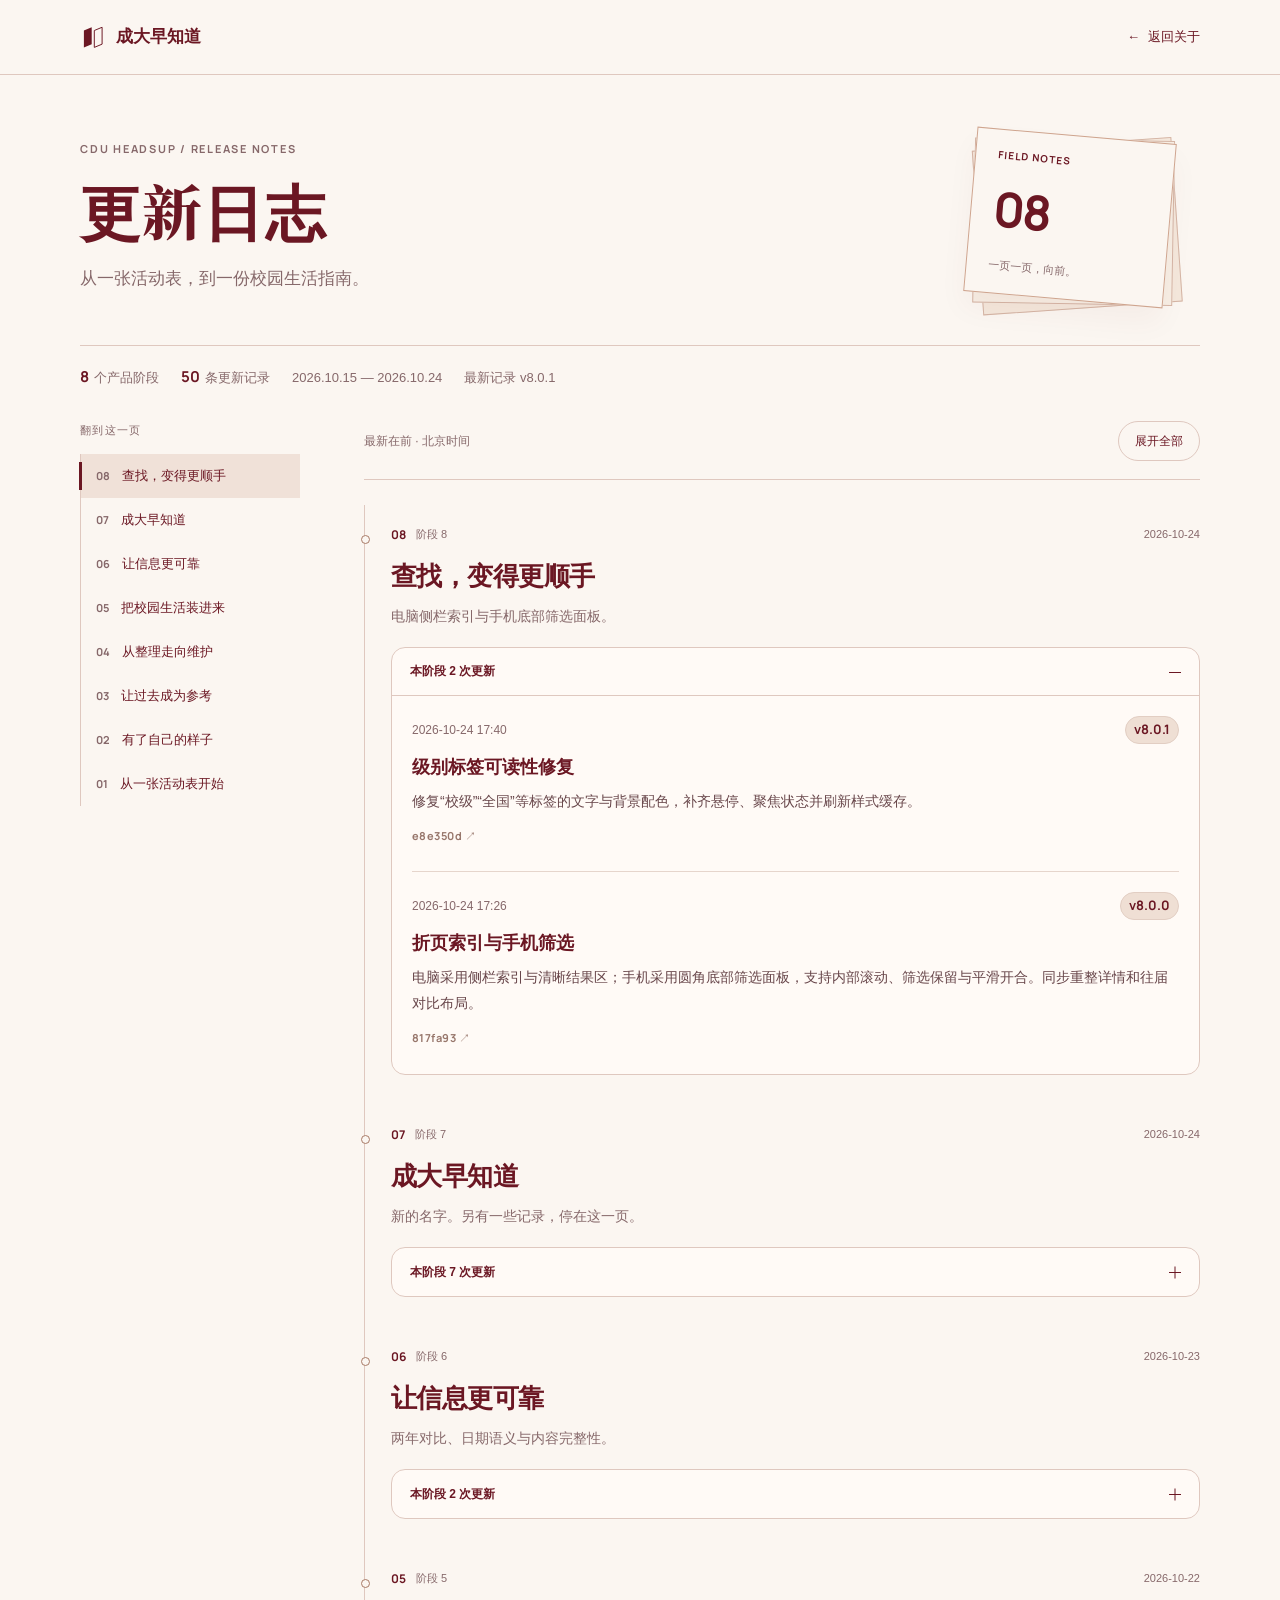
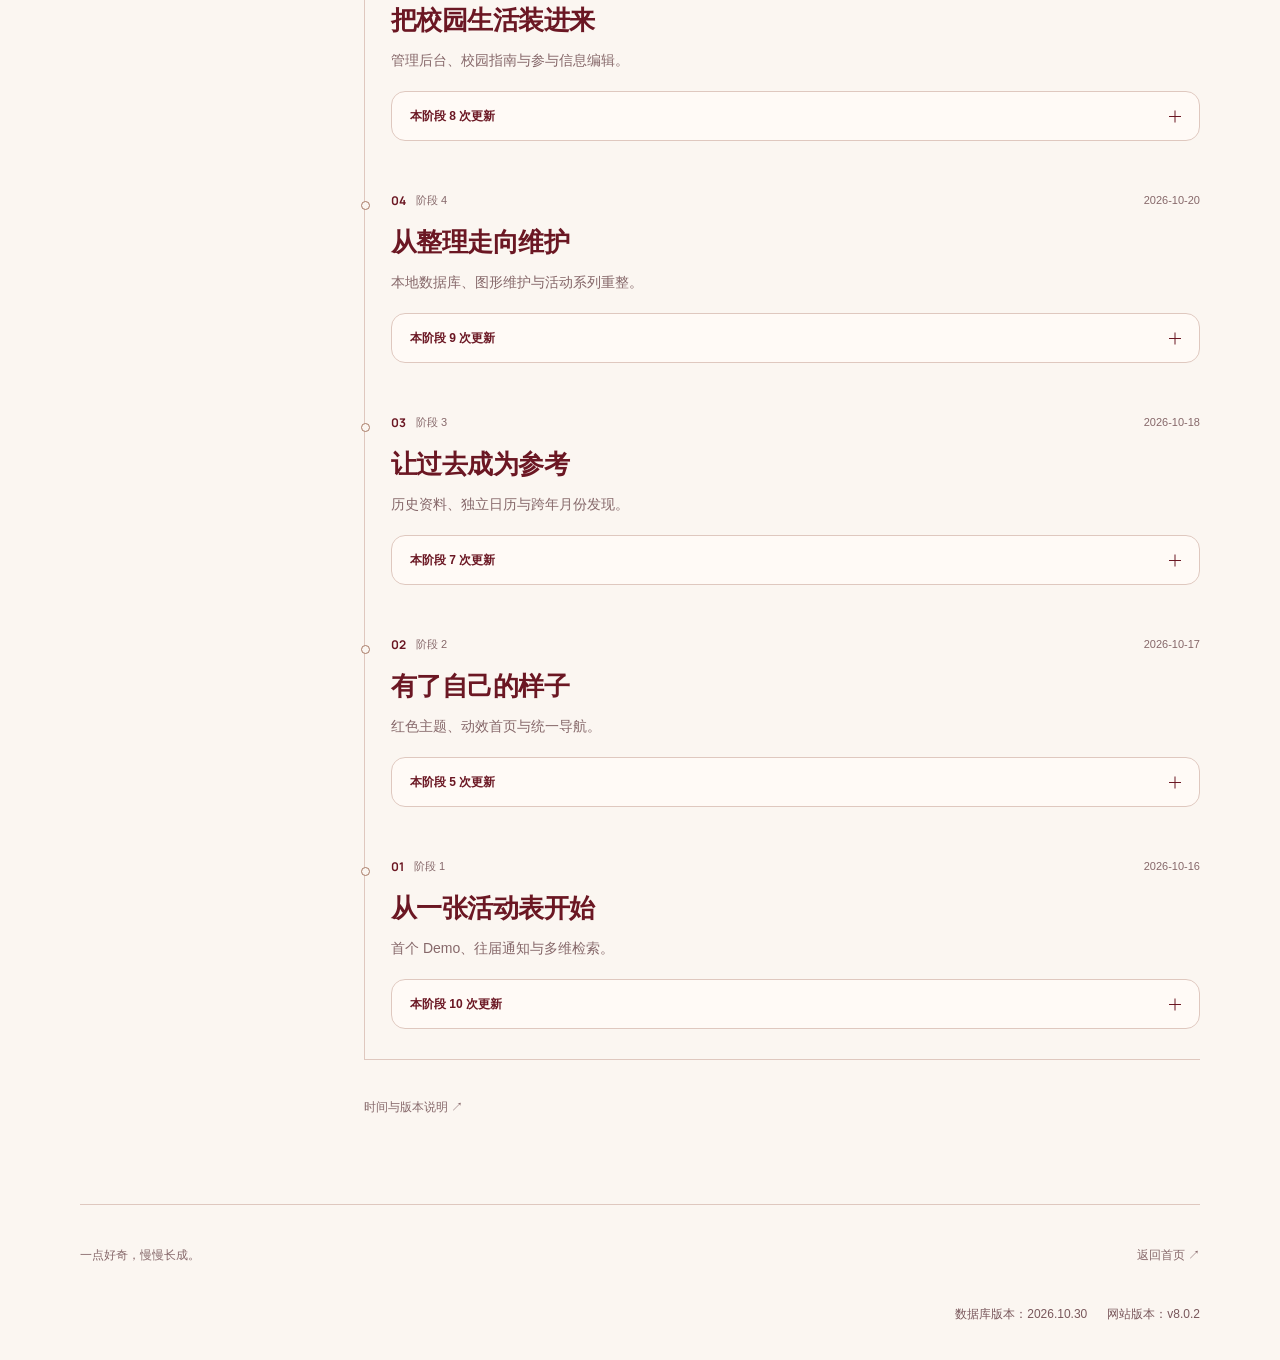
==== commit 05fe55c5: "Publish tracked date mappings, release gates and privacy scrub Apply the nine evidence-backed studen" ====
--- a/assets/updates.html
+++ b/assets/updates.html
@@ -14,7 +14,7 @@
 @keyframes record-break-hover{0%,100%{transform:none;text-shadow:none}24%{transform:translateX(-1px);text-shadow:2px 0 #c6a18c}32%{transform:translateX(1px)}40%{transform:none;text-shadow:none}}
 @media(max-width:760px){.release.redacted-release{padding:17px 12px;margin:12px -4px}.deleted-label{font-size:16px}.deleted-foot{font-size:11px}}
 @media(prefers-reduced-motion:reduce){.redacted-release *{animation:none!important;transition:none!important;transform:none!important}}
-</style></head><body><div class="progress" aria-hidden="true"></div><header class="up-header"><div class="up-shell"><a class="up-brand" href="../#home"><svg viewBox="0 0 40 40" aria-hidden="true"><path d="M6 10 18 5v26L6 36Z" fill="currentColor"/><path d="m22 10 12-5v26l-12 5Z" fill="none" stroke="currentColor" stroke-width="1.5"/></svg>成大早知道</a><a class="back" href="../#about"><span>←</span> 返回关于</a></div></header><main class="up-shell"><header class="hero"><div><p class="eyebrow">CDU HEADSUP / RELEASE NOTES</p><h1>更新日志</h1><p class="lead">从一张活动表，到一份校园生活指南。</p></div><div class="hero-folio" aria-hidden="true"><div class="folio-face"><small>FIELD NOTES</small><b>08</b><span>一页一页，向前。</span></div></div></header><div class="overview"><span><b>8</b>个产品阶段</span><span><b>50</b>条更新记录</span><span>2026.10.15 — 2026.10.24</span><span>最新记录 v8.0.1</span></div><div class="layout"><aside class="index"><p>翻到这一页</p><nav aria-label="更新阶段"><a href="#chapter-8"><span>08</span>查找，变得更顺手</a><a href="#chapter-7"><span>07</span>成大早知道</a><a href="#chapter-6"><span>06</span>让信息更可靠</a><a href="#chapter-5"><span>05</span>把校园生活装进来</a><a href="#chapter-4"><span>04</span>从整理走向维护</a><a href="#chapter-3"><span>03</span>让过去成为参考</a><a href="#chapter-2"><span>02</span>有了自己的样子</a><a href="#chapter-1"><span>01</span>从一张活动表开始</a></nav></aside><div class="timeline"><div class="tools"><span>最新在前 · 北京时间</span><button type="button" id="expand-all" aria-expanded="false">展开全部</button></div><section class="chapter" id="chapter-8" aria-labelledby="chapter-title-8"><div class="chapter-label"><span class="chapter-no">08</span><span>阶段 8</span><time>2026-10-24</time></div><h2 id="chapter-title-8">查找，变得更顺手</h2><p class="chapter-deck">电脑侧栏索引与手机底部筛选面板。</p><details open><summary><span>本阶段 2 次更新</span><i aria-hidden="true"></i></summary><div class="entries"><article class="release"><div class="release-meta"><time datetime="2026-10-24T17:40:50+08:00">2026-10-24 17:40</time><span class="version">v8.0.1</span></div><h3>级别标签可读性修复</h3><p>修复“校级”“全国”等标签的文字与背景配色，补齐悬停、聚焦状态并刷新样式缓存。</p><a class="commit" href="https://github.com/alexjiang233/cdu-headsup/commit/e8e350d3d1c3be3e706ab4846d801e0d7468dd2d" target="_blank" rel="noopener noreferrer" aria-label="查看2026-10-24 17:40的源代码提交">e8e350d ↗</a></article><article class="release"><div class="release-meta"><time datetime="2026-10-24T17:26:15+08:00">2026-10-24 17:26</time><span class="version">v8.0.0</span></div><h3>折页索引与手机筛选</h3><p>电脑采用侧栏索引与清晰结果区；手机采用圆角底部筛选面板，支持内部滚动、筛选保留与平滑开合。同步重整详情和往届对比布局。</p><a class="commit" href="https://github.com/alexjiang233/cdu-headsup/commit/817fa936a44f60fe17fb9ab3018c3a0bf6177b27" target="_blank" rel="noopener noreferrer" aria-label="查看2026-10-24 17:26的源代码提交">817fa93 ↗</a></article></div></details></section><section class="chapter" id="chapter-7" aria-labelledby="chapter-title-7"><div class="chapter-label"><span class="chapter-no">07</span><span>阶段 7</span><time>2026-10-24</time></div><h2 id="chapter-title-7">成大早知道</h2><p class="chapter-deck">新的名字。另有一些记录，停在这一页。</p><details ><summary><span>本阶段 7 次更新</span><i aria-hidden="true"></i></summary><div class="entries"><article class="release"><div class="release-meta"><time datetime="2026-10-24T16:23:53+08:00">2026-10-24 16:23</time><span class="version">v7.2.2</span></div><h3>手机日历与名单调整</h3><p>修复窄屏年月工具栏溢出，更新关于页内测名单。</p><a class="commit" href="https://github.com/alexjiang233/cdu-headsup/commit/25798fe87e062c160741ac82bd48ee010cd754ba" target="_blank" rel="noopener noreferrer" aria-label="查看2026-10-24 16:23的源代码提交">25798fe ↗</a></article><article class="release redacted-release"><div class="release-meta"><time datetime="2026-10-24T01:38:13+08:00">2026-10-24 01:38</time><span class="version">v7.2.1</span></div><h3><span class="deleted-label">【数据删除】</span></h3><div class="redaction-lines" aria-hidden="true"><i></i><i></i><i></i></div><div class="deleted-foot"><span>记录已移除</span><span aria-hidden="true">RECORD / REMOVED</span></div></article><article class="release redacted-release"><div class="release-meta"><time datetime="2026-10-24T01:13:04+08:00">2026-10-24 01:13</time><span class="version">v7.2.0</span></div><h3><span class="deleted-label">【数据删除】</span></h3><div class="redaction-lines" aria-hidden="true"><i></i><i></i><i></i></div><div class="deleted-foot"><span>记录已移除</span><span aria-hidden="true">RECORD / REMOVED</span></div></article><article class="release redacted-release"><div class="release-meta"><time datetime="2026-10-24T00:40:44+08:00">2026-10-24 00:40</time><span class="version">v7.1.2</span></div><h3><span class="deleted-label">【数据删除】</span></h3><div class="redaction-lines" aria-hidden="true"><i></i><i></i><i></i></div><div class="deleted-foot"><span>记录已移除</span><span aria-hidden="true">RECORD / REMOVED</span></div></article><article class="release"><div class="release-meta"><time datetime="2026-10-24T00:06:47+08:00">2026-10-24 00:06</time><span class="version">v7.1.1</span></div><h3>浏览器标题统一</h3><p>所有页面标签以“成大早知道”开头。</p><a class="commit" href="https://github.com/alexjiang233/cdu-headsup/commit/2c499503f6cd71b6407e1c681e8f187a656c2794" target="_blank" rel="noopener noreferrer" aria-label="查看2026-10-24 00:06的源代码提交">2c49950 ↗</a></article><article class="release redacted-release"><div class="release-meta"><time datetime="2026-10-23T21:31:15+08:00">2026-10-23 21:31</time><span class="version">v7.1.0</span></div><h3><span class="deleted-label">【数据删除】</span></h3><div class="redaction-lines" aria-hidden="true"><i></i><i></i><i></i></div><div class="deleted-foot"><span>记录已移除</span><span aria-hidden="true">RECORD / REMOVED</span></div></article><article class="release"><div class="release-meta"><time datetime="2026-10-23T15:52:37+08:00">2026-10-23 15:52</time><span class="version">v7.0.0</span></div><h3>更名“成大早知道”</h3><p>公开站点及管理工作台统一使用“成大早知道 / CDU HEADSUP”品牌。</p><a class="commit" href="https://github.com/alexjiang233/cdu-headsup/commit/6e02fb5031dee65011b48168d0d0e9a4468da6eb" target="_blank" rel="noopener noreferrer" aria-label="查看2026-10-23 15:52的源代码提交">6e02fb5 ↗</a></article></div></details></section><section class="chapter" id="chapter-6" aria-labelledby="chapter-title-6"><div class="chapter-label"><span class="chapter-no">06</span><span>阶段 6</span><time>2026-10-23</time></div><h2 id="chapter-title-6">让信息更可靠</h2><p class="chapter-deck">两年对比、日期语义与内容完整性。</p><details ><summary><span>本阶段 2 次更新</span><i aria-hidden="true"></i></summary><div class="entries"><article class="release"><div class="release-meta"><time datetime="2026-10-23T00:08:29+08:00">2026-10-23 00:08</time><span class="version">v6.1.0</span></div><h3>内容完整性与日期语义升级</h3><p>补全参与事实和附件信息；区分学生报名、作品提交与学院推荐节点，修正静态筛选一致性。</p><a class="commit" href="https://github.com/alexjiang233/cdu-headsup/commit/4fc071bdb25d650b115428bb739fd4755c2931db" target="_blank" rel="noopener noreferrer" aria-label="查看2026-10-23 00:08的源代码提交">4fc071b ↗</a></article><article class="release"><div class="release-meta"><time datetime="2026-10-22T18:10:46+08:00">2026-10-22 18:10</time><span class="version">v6.0.0</span></div><h3>双年度对比与每日历</h3><p>新增紧凑两年对比，日历默认日期网格并采用类别色；接入作者关于页原稿。</p><a class="commit" href="https://github.com/alexjiang233/cdu-headsup/commit/f2de315369539225d6fa5a32cadedc5183e19b49" target="_blank" rel="noopener noreferrer" aria-label="查看2026-10-22 18:10的源代码提交">f2de315 ↗</a></article></div></details></section><section class="chapter" id="chapter-5" aria-labelledby="chapter-title-5"><div class="chapter-label"><span class="chapter-no">05</span><span>阶段 5</span><time>2026-10-22</time></div><h2 id="chapter-title-5">把校园生活装进来</h2><p class="chapter-deck">管理后台、校园指南与参与信息编辑。</p><details ><summary><span>本阶段 8 次更新</span><i aria-hidden="true"></i></summary><div class="entries"><article class="release"><div class="release-meta"><time datetime="2026-10-22T16:50:53+08:00">2026-10-22 16:50</time><span class="version">v5.5.1</span></div><h3>参与对象文案收敛</h3><p>缩短卡片中的对象标签，减少详情内重复资格表述。</p><a class="commit" href="https://github.com/alexjiang233/cdu-headsup/commit/05cd7260b6557f3f9089f8646f559f1fe12278a5" target="_blank" rel="noopener noreferrer" aria-label="查看2026-10-22 16:50的源代码提交">05cd726 ↗</a></article><article class="release"><div class="release-meta"><time datetime="2026-10-22T16:15:56+08:00">2026-10-22 16:15</time><span class="version">v5.5.0</span></div><h3>同年最新通知规则</h3><p>公开页面优先展示同一活动、同一年最新通知，历史来源保留于管理端。</p><a class="commit" href="https://github.com/alexjiang233/cdu-headsup/commit/5958b68b4e5e30f2f8761fe20ea6939603264a8e" target="_blank" rel="noopener noreferrer" aria-label="查看2026-10-22 16:15的源代码提交">5958b68 ↗</a></article><article class="release"><div class="release-meta"><time datetime="2026-10-22T15:30:43+08:00">2026-10-22 15:30</time><span class="version">v5.4.0</span></div><h3>参与信息直接编辑</h3><p>后台可直接维护活动关键参与信息，用整理后的内容替代杂乱导入展示。</p><a class="commit" href="https://github.com/alexjiang233/cdu-headsup/commit/65996a6a24efe8c9122f9111401b6a470ab72f16" target="_blank" rel="noopener noreferrer" aria-label="查看2026-10-22 15:30的源代码提交">65996a6 ↗</a></article><article class="release"><div class="release-meta"><time datetime="2026-10-22T14:17:02+08:00">2026-10-22 14:17</time><span class="version">v5.3.0</span></div><h3>图书馆指南补充</h3><p>依据 2026 年读者手册，补充借阅及实际使用规则。</p><a class="commit" href="https://github.com/alexjiang233/cdu-headsup/commit/529328615dc3bca5bd6ed8b83e602052f78a91cd" target="_blank" rel="noopener noreferrer" aria-label="查看2026-10-22 14:17的源代码提交">5293286 ↗</a></article><article class="release"><div class="release-meta"><time datetime="2026-10-22T13:09:38+08:00">2026-10-22 13:09</time><span class="version">v5.2.1</span></div><h3>加载与转场优化</h3><p>为脚本增加版本控制，改善加载速度、标题间距及页面过渡。</p><a class="commit" href="https://github.com/alexjiang233/cdu-headsup/commit/a071e553244feb5323505d2f325355126188d365" target="_blank" rel="noopener noreferrer" aria-label="查看2026-10-22 13:09的源代码提交">a071e55 ↗</a></article><article class="release"><div class="release-meta"><time datetime="2026-10-22T10:19:18+08:00">2026-10-22 10:19</time><span class="version">v5.2.0</span></div><h3>内页视觉统一</h3><p>调整指南插图、开场展示和一级页面字体，建立统一的内页视觉规范。</p><a class="commit" href="https://github.com/alexjiang233/cdu-headsup/commit/a684b979ef101b4dcf43f9c2096d9ba81783a1fe" target="_blank" rel="noopener noreferrer" aria-label="查看2026-10-22 10:19的源代码提交">a684b97 ↗</a></article><article class="release"><div class="release-meta"><time datetime="2026-10-22T08:55:09+08:00">2026-10-22 08:55</time><span class="version">v5.1.0</span></div><h3>校园指南与静态发布升级</h3><p>发布校园指南及新版静态界面，将生活信息纳入公开站点。</p><a class="commit" href="https://github.com/alexjiang233/cdu-headsup/commit/cd27875e8866bb20a7821a06f1ea1d88bd5a3e74" target="_blank" rel="noopener noreferrer" aria-label="查看2026-10-22 08:55的源代码提交">cd27875 ↗</a></article><article class="release"><div class="release-meta"><time datetime="2026-10-21T00:58:12+08:00">2026-10-21 00:58</time><span class="version">v5.0.0</span></div><h3>统一管理后台</h3><p>提交 Django 后端与统一内容工作台，增加手动录入及完整维护能力；访客站继续静态托管。</p><a class="commit" href="https://github.com/alexjiang233/cdu-headsup/commit/92bcd0f9a48f2efd69b62953966118fe168f8eff" target="_blank" rel="noopener noreferrer" aria-label="查看2026-10-21 00:58的源代码提交">92bcd0f ↗</a></article></div></details></section><section class="chapter" id="chapter-4" aria-labelledby="chapter-title-4"><div class="chapter-label"><span class="chapter-no">04</span><span>阶段 4</span><time>2026-10-20</time></div><h2 id="chapter-title-4">从整理走向维护</h2><p class="chapter-deck">本地数据库、图形维护与活动系列重整。</p><details ><summary><span>本阶段 9 次更新</span><i aria-hidden="true"></i></summary><div class="entries"><article class="release"><div class="release-meta"><time datetime="2026-10-20T21:10:30+08:00">2026-10-20 21:10</time><span class="version">v4.5.1</span></div><h3>精选与移动排版修正</h3><p>排除精选中的院级比赛，修正学院判断及手机指南标题宽度。</p><a class="commit" href="https://github.com/alexjiang233/cdu-headsup/commit/84608039188c6a51c5e055dfe5fe87b634724aae" target="_blank" rel="noopener noreferrer" aria-label="查看2026-10-20 21:10的源代码提交">8460803 ↗</a></article><article class="release"><div class="release-meta"><time datetime="2026-10-20T20:46:20+08:00">2026-10-20 20:46</time><span class="version">v4.5.0</span></div><h3>检索分页与指南入口</h3><p>统一探索页标题，改为页码分页，增加两侧快捷操作与首页指南展示区。</p><a class="commit" href="https://github.com/alexjiang233/cdu-headsup/commit/aea23fd40d920071f08b2113481075119ac91816" target="_blank" rel="noopener noreferrer" aria-label="查看2026-10-20 20:46的源代码提交">aea23fd ↗</a></article><article class="release"><div class="release-meta"><time datetime="2026-10-20T13:06:14+08:00">2026-10-20 13:06</time><span class="version">v4.4.0</span></div><h3>活动实体与通知重整</h3><p>合并重复系列、精简标题、结构化详情；修正同年通知选择与校院归属。</p><a class="commit" href="https://github.com/alexjiang233/cdu-headsup/commit/cdca7b0efa753f4e96ffbafff0d3fd301dd4ceed" target="_blank" rel="noopener noreferrer" aria-label="查看2026-10-20 13:06的源代码提交">cdca7b0 ↗</a></article><article class="release"><div class="release-meta"><time datetime="2026-10-19T20:02:21+08:00">2026-10-19 20:02</time><span class="version">v4.3.1</span></div><h3>内容范围清理</h3><p>移除公开目录中的讲座，减少详情中重复条款。</p><a class="commit" href="https://github.com/alexjiang233/cdu-headsup/commit/e860ef1d864fb247f40e308e23423061678574ea" target="_blank" rel="noopener noreferrer" aria-label="查看2026-10-19 20:02的源代码提交">e860ef1 ↗</a></article><article class="release"><div class="release-meta"><time datetime="2026-10-19T10:43:45+08:00">2026-10-19 10:43</time><span class="version">v4.3.0</span></div><h3>历史系列扩展</h3><p>继续补充历史通知与活动系列，扩大跨年检索覆盖。</p><a class="commit" href="https://github.com/alexjiang233/cdu-headsup/commit/b9c3b57750eaa7eca4c89c4ae6edaf442a1177eb" target="_blank" rel="noopener noreferrer" aria-label="查看2026-10-19 10:43的源代码提交">b9c3b57 ↗</a></article><article class="release"><div class="release-meta"><time datetime="2026-10-18T13:55:30+08:00">2026-10-18 13:55</time><span class="version">v4.2.0</span></div><h3>历史内容扩充</h3><p>新增 124 条经核实的校园资料。</p><a class="commit" href="https://github.com/alexjiang233/cdu-headsup/commit/4a4f5868212ae5f6c7c31b3a847aec3dc7f8b519" target="_blank" rel="noopener noreferrer" aria-label="查看2026-10-18 13:55的源代码提交">4a4f586 ↗</a></article><article class="release"><div class="release-meta"><time datetime="2026-10-18T02:38:03+08:00">2026-10-18 02:38</time><span class="version">v4.1.1</span></div><h3>日历节点修复</h3><p>修正日期标记，避免用连续区间铺满日历。</p><a class="commit" href="https://github.com/alexjiang233/cdu-headsup/commit/d6aeaec286be143fbf034ea9652cac50a892d20a" target="_blank" rel="noopener noreferrer" aria-label="查看2026-10-18 02:38的源代码提交">d6aeaec ↗</a></article><article class="release"><div class="release-meta"><time datetime="2026-10-18T01:43:07+08:00">2026-10-18 01:43</time><span class="version">v4.1.0</span></div><h3>图形化内容维护台</h3><p>提供资料整理、编辑、预览及发布流程，减少直接修改文件的操作。</p><a class="commit" href="https://github.com/alexjiang233/cdu-headsup/commit/c367fef27b3aeb77afec964557f6ce68224a9dfa" target="_blank" rel="noopener noreferrer" aria-label="查看2026-10-18 01:43的源代码提交">c367fef ↗</a></article><article class="release"><div class="release-meta"><time datetime="2026-10-18T01:02:49+08:00">2026-10-18 01:02</time><span class="version">v4.0.0</span></div><h3>本地内容数据库</h3><p>建立 SQLite 内容仓库、修订记录和恢复机制，分离内容维护与页面展示。</p><a class="commit" href="https://github.com/alexjiang233/cdu-headsup/commit/28dbe77e87da7bd1ed5979a243967d5c131508d9" target="_blank" rel="noopener noreferrer" aria-label="查看2026-10-18 01:02的源代码提交">28dbe77 ↗</a></article></div></details></section><section class="chapter" id="chapter-3" aria-labelledby="chapter-title-3"><div class="chapter-label"><span class="chapter-no">03</span><span>阶段 3</span><time>2026-10-18</time></div><h2 id="chapter-title-3">让过去成为参考</h2><p class="chapter-deck">历史资料、独立日历与跨年月份发现。</p><details ><summary><span>本阶段 7 次更新</span><i aria-hidden="true"></i></summary><div class="entries"><article class="release"><div class="release-meta"><time datetime="2026-10-18T00:41:18+08:00">2026-10-18 00:41</time><span class="version">v3.5.0</span></div><h3>学院偏好与简洁卡片</h3><p>增加学院偏好，减少无关结果和卡片信息噪声。</p><a class="commit" href="https://github.com/alexjiang233/cdu-headsup/commit/ed6bdd671c2493f2274d7c2572f657e62f6261c9" target="_blank" rel="noopener noreferrer" aria-label="查看2026-10-18 00:41的源代码提交">ed6bdd6 ↗</a></article><article class="release"><div class="release-meta"><time datetime="2026-10-18T00:00:58+08:00">2026-10-18 00:00</time><span class="version">v3.4.0</span></div><h3>后续资料补充</h3><p>合入已核实的补充事实及表格规则，保留旧资料修订依据。</p><a class="commit" href="https://github.com/alexjiang233/cdu-headsup/commit/8941cbac03afdd60c5a50ead0a6b787c8824bab2" target="_blank" rel="noopener noreferrer" aria-label="查看2026-10-18 00:00的源代码提交">8941cba ↗</a></article><article class="release"><div class="release-meta"><time datetime="2026-10-17T19:14:40+08:00">2026-10-17 19:14</time><span class="version">v3.3.1</span></div><h3>跨月展示收敛</h3><p>跨月征集仅归入开始月份，精简活动预览。</p><a class="commit" href="https://github.com/alexjiang233/cdu-headsup/commit/96a7104b2e1fb6c443d9304f1392d1da86552b35" target="_blank" rel="noopener noreferrer" aria-label="查看2026-10-17 19:14的源代码提交">96a7104 ↗</a></article><article class="release"><div class="release-meta"><time datetime="2026-10-17T18:04:25+08:00">2026-10-17 18:04</time><span class="version">v3.3.0</span></div><h3>跨年月份发现</h3><p>以“每年这个月能做什么”为核心重构日历，具体日期作为补充视图。</p><a class="commit" href="https://github.com/alexjiang233/cdu-headsup/commit/dc988d75e92d146de38070c8cf9cf680ed95fac8" target="_blank" rel="noopener noreferrer" aria-label="查看2026-10-17 18:04的源代码提交">dc988d7 ↗</a></article><article class="release"><div class="release-meta"><time datetime="2026-10-17T17:30:58+08:00">2026-10-17 17:30</time><span class="version">v3.2.0</span></div><h3>一级活动日历</h3><p>新增独立日历入口、月份切换、日期详情与响应式交互。</p><a class="commit" href="https://github.com/alexjiang233/cdu-headsup/commit/3e3b199825e0d7e0c63b5601fb3c8b1fde33e3f6" target="_blank" rel="noopener noreferrer" aria-label="查看2026-10-17 17:30的源代码提交">3e3b199 ↗</a></article><article class="release"><div class="release-meta"><time datetime="2026-10-17T17:19:14+08:00">2026-10-17 17:19</time><span class="version">v3.1.0</span></div><h3>系列与年度版本</h3><p>展示核实后的参与详情，在活动系列内保留历年通知。</p><a class="commit" href="https://github.com/alexjiang233/cdu-headsup/commit/a42cae558b6472db163597e9371e4a1651131019" target="_blank" rel="noopener noreferrer" aria-label="查看2026-10-17 17:19的源代码提交">a42cae5 ↗</a></article><article class="release"><div class="release-meta"><time datetime="2026-10-17T14:27:26+08:00">2026-10-17 14:27</time><span class="version">v3.0.0</span></div><h3>跨年历史资料体系</h3><p>批量发布 372 条经核读的 2021—2026 年资料，补充可参与信息与来源。</p><a class="commit" href="https://github.com/alexjiang233/cdu-headsup/commit/696179e52bbc705c8eb87784be7390a54f528eab" target="_blank" rel="noopener noreferrer" aria-label="查看2026-10-17 14:27的源代码提交">696179e ↗</a></article></div></details></section><section class="chapter" id="chapter-2" aria-labelledby="chapter-title-2"><div class="chapter-label"><span class="chapter-no">02</span><span>阶段 2</span><time>2026-10-17</time></div><h2 id="chapter-title-2">有了自己的样子</h2><p class="chapter-deck">红色主题、动效首页与统一导航。</p><details ><summary><span>本阶段 5 次更新</span><i aria-hidden="true"></i></summary><div class="entries"><article class="release"><div class="release-meta"><time datetime="2026-10-17T00:26:18+08:00">2026-10-17 00:26</time><span class="version">v2.3.1</span></div><h3>参与信息补全</h3><p>恢复有原文依据的条件、材料、赛程与附件读取状态。</p><a class="commit" href="https://github.com/alexjiang233/cdu-headsup/commit/2e312d3e3381f9465a7d394a213eb2890aabf640" target="_blank" rel="noopener noreferrer" aria-label="查看2026-10-17 00:26的源代码提交">2e312d3 ↗</a></article><article class="release"><div class="release-meta"><time datetime="2026-10-16T23:48:31+08:00">2026-10-16 23:48</time><span class="version">v2.3.0</span></div><h3>字体与首页动效</h3><p>引入编辑式字体与更丰富的首页动画，保留暂停及减少动态效果支持。</p><a class="commit" href="https://github.com/alexjiang233/cdu-headsup/commit/e1d43495f7273062a8a4298ca08a15a35c6de3ef" target="_blank" rel="noopener noreferrer" aria-label="查看2026-10-16 23:48的源代码提交">e1d4349 ↗</a></article><article class="release"><div class="release-meta"><time datetime="2026-10-16T23:36:15+08:00">2026-10-16 23:36</time><span class="version">v2.2.0</span></div><h3>月份与类型组合筛选</h3><p>支持按月份和多个活动类型共同收窄结果，分段加载列表。</p><a class="commit" href="https://github.com/alexjiang233/cdu-headsup/commit/e967f90211131126742089d17dc7bd1c99dbee0f" target="_blank" rel="noopener noreferrer" aria-label="查看2026-10-16 23:36的源代码提交">e967f90 ↗</a></article><article class="release"><div class="release-meta"><time datetime="2026-10-16T23:03:37+08:00">2026-10-16 23:03</time><span class="version">v2.1.0</span></div><h3>红色视觉体系</h3><p>统一红色主题和导航，新增首页“换一批”及作者联系入口。</p><a class="commit" href="https://github.com/alexjiang233/cdu-headsup/commit/b7a5bda560ff7eceac208b676d3847dfbf9f03e0" target="_blank" rel="noopener noreferrer" aria-label="查看2026-10-16 23:03的源代码提交">b7a5bda ↗</a></article><article class="release"><div class="release-meta"><time datetime="2026-10-16T22:27:33+08:00">2026-10-16 22:27</time><span class="version">v2.0.0</span></div><h3>多页面展示体系</h3><p>建立动效首页、活动搜索与关于页面，形成独立导航结构。</p><a class="commit" href="https://github.com/alexjiang233/cdu-headsup/commit/e32d4d0919f6f93fd80ee8b9853e1022c91283e6" target="_blank" rel="noopener noreferrer" aria-label="查看2026-10-16 22:27的源代码提交">e32d4d0 ↗</a></article></div></details></section><section class="chapter" id="chapter-1" aria-labelledby="chapter-title-1"><div class="chapter-label"><span class="chapter-no">01</span><span>阶段 1</span><time>2026-10-16</time></div><h2 id="chapter-title-1">从一张活动表开始</h2><p class="chapter-deck">首个 Demo、往届通知与多维检索。</p><details ><summary><span>本阶段 10 次更新</span><i aria-hidden="true"></i></summary><div class="entries"><article class="release"><div class="release-meta"><time datetime="2026-10-16T15:27:55+08:00">2026-10-16 15:27</time><span class="version">v1.6.0</span></div><h3>精选与简洁浏览</h3><p>增加级别筛选，压缩列表文案，优化交互动效。</p><a class="commit" href="https://github.com/alexjiang233/cdu-headsup/commit/9dd1f364c65dd5754659512a1a1622ee8be0eacb" target="_blank" rel="noopener noreferrer" aria-label="查看2026-10-16 15:27的源代码提交">9dd1f36 ↗</a></article><article class="release"><div class="release-meta"><time datetime="2026-10-16T09:45:26+08:00">2026-10-16 09:45</time><span class="version">v1.5.0</span></div><h3>官网资料扩充</h3><p>纳入近一年 128 份官方通知，保留来源并扩展筛选范围。</p><a class="commit" href="https://github.com/alexjiang233/cdu-headsup/commit/581f2140740a666e336cb7e576772921402bdc2e" target="_blank" rel="noopener noreferrer" aria-label="查看2026-10-16 09:45的源代码提交">581f214 ↗</a></article><article class="release"><div class="release-meta"><time datetime="2026-10-16T09:09:37+08:00">2026-10-16 09:09</time><span class="version">v1.4.0</span></div><h3>多维活动检索</h3><p>新增学院、年份、活动类别和日期筛选，重整活动目录界面。</p><a class="commit" href="https://github.com/alexjiang233/cdu-headsup/commit/a692aab463e9b90be754cb07f3587dc6fb5d23a1" target="_blank" rel="noopener noreferrer" aria-label="查看2026-10-16 09:09的源代码提交">a692aab ↗</a></article><article class="release"><div class="release-meta"><time datetime="2026-10-16T08:46:43+08:00">2026-10-16 08:46</time><span class="version">v1.3.1</span></div><h3>日期精度修正</h3><p>区分仅日期与精确时刻，避免跨日截止判断错误。</p><a class="commit" href="https://github.com/alexjiang233/cdu-headsup/commit/2129cea684bea5a89371669eba177dc7d1a5a1b7" target="_blank" rel="noopener noreferrer" aria-label="查看2026-10-16 08:46的源代码提交">2129cea ↗</a></article><article class="release"><div class="release-meta"><time datetime="2026-10-16T08:45:53+08:00">2026-10-16 08:45</time><span class="version">v1.3.0</span></div><h3>来源与日期校验</h3><p>补充字段级依据、独立日期检查及信息核验边界。</p><a class="commit" href="https://github.com/alexjiang233/cdu-headsup/commit/aaf91ae5d6b29f159c66d7ba52e798df55c0add1" target="_blank" rel="noopener noreferrer" aria-label="查看2026-10-16 08:45的源代码提交">aaf91ae ↗</a></article><article class="release"><div class="release-meta"><time datetime="2026-10-15T23:34:16+08:00">2026-10-15 23:34</time><span class="version">v1.2.1</span></div><h3>分类视图</h3><p>将活动对比与资料浏览拆分为独立视图。</p><a class="commit" href="https://github.com/alexjiang233/cdu-headsup/commit/ca744d43c9cc499096e9bef8a3d2f2c45c220a9d" target="_blank" rel="noopener noreferrer" aria-label="查看2026-10-15 23:34的源代码提交">ca744d4 ↗</a></article><article class="release"><div class="release-meta"><time datetime="2026-10-15T23:25:10+08:00">2026-10-15 23:25</time><span class="version">v1.2.0</span></div><h3>首次往届对比</h3><p>加入 2025—2026 年官方活动对比与导航，支持从历史通知了解年度安排。</p><a class="commit" href="https://github.com/alexjiang233/cdu-headsup/commit/b6636e96140108e65fb627625d93340d56f80c0a" target="_blank" rel="noopener noreferrer" aria-label="查看2026-10-15 23:25的源代码提交">b6636e9 ↗</a></article><article class="release"><div class="release-meta"><time datetime="2026-10-15T22:45:19+08:00">2026-10-15 22:45</time><span class="version">v1.1.0</span></div><h3>完整资料浏览</h3><p>纳入首批 15 份文档，区分活动与参考资料。</p><a class="commit" href="https://github.com/alexjiang233/cdu-headsup/commit/9780608273243844b014faa4c83bce17b6861848" target="_blank" rel="noopener noreferrer" aria-label="查看2026-10-15 22:45的源代码提交">9780608 ↗</a></article><article class="release"><div class="release-meta"><time datetime="2026-10-15T22:03:54+08:00">2026-10-15 22:03</time><span class="version">v1.0.0</span></div><h3>首个公开 Demo</h3><p>上线脱敏后的校园活动静态页，启用 GitHub Pages，提供可分享的访问入口。</p><a class="commit" href="https://github.com/alexjiang233/cdu-headsup/commit/3357928779553fbbbd1b51407766391e520cb7f6" target="_blank" rel="noopener noreferrer" aria-label="查看2026-10-15 22:03的源代码提交">3357928 ↗</a></article><article class="release"><div class="release-meta"><time datetime="2026-10-15T22:02:04+08:00">2026-10-15 22:02</time><span class="version">v0.1.0</span></div><h3>项目初始化</h3><p>初始化公开仓库，建立项目发布起点。</p><a class="commit" href="https://github.com/alexjiang233/cdu-headsup/commit/8698a703372d4b2f9fd86210dc88c4b6ed813db6" target="_blank" rel="noopener noreferrer" aria-label="查看2026-10-15 22:02的源代码提交">8698a70 ↗</a></article></div></details></section><details class="note"><summary>时间与版本说明 ↗</summary><p>时间取公开提交记录，精确到分钟，不等同于部署完成时间。版本号按八个产品阶段回溯整理；功能优化与修复归入阶段内的小版本。</p><p>历史资料数量为当时批次口径。本地后台与源码提交不代表后端已部署到 GitHub Pages。</p></details></div></div></main><footer class="bottom up-shell"><span>一点好奇，慢慢长成。</span><a href="../#home">返回首页 ↗</a><div class="standalone-versions"><span data-database-date>数据库版本：2026.10.29</span><span>网站版本：v8.0.2</span></div></footer><script>
+</style></head><body><div class="progress" aria-hidden="true"></div><header class="up-header"><div class="up-shell"><a class="up-brand" href="../#home"><svg viewBox="0 0 40 40" aria-hidden="true"><path d="M6 10 18 5v26L6 36Z" fill="currentColor"/><path d="m22 10 12-5v26l-12 5Z" fill="none" stroke="currentColor" stroke-width="1.5"/></svg>成大早知道</a><a class="back" href="../#about"><span>←</span> 返回关于</a></div></header><main class="up-shell"><header class="hero"><div><p class="eyebrow">CDU HEADSUP / RELEASE NOTES</p><h1>更新日志</h1><p class="lead">从一张活动表，到一份校园生活指南。</p></div><div class="hero-folio" aria-hidden="true"><div class="folio-face"><small>FIELD NOTES</small><b>08</b><span>一页一页，向前。</span></div></div></header><div class="overview"><span><b>8</b>个产品阶段</span><span><b>50</b>条更新记录</span><span>2026.10.15 — 2026.10.24</span><span>最新记录 v8.0.1</span></div><div class="layout"><aside class="index"><p>翻到这一页</p><nav aria-label="更新阶段"><a href="#chapter-8"><span>08</span>查找，变得更顺手</a><a href="#chapter-7"><span>07</span>成大早知道</a><a href="#chapter-6"><span>06</span>让信息更可靠</a><a href="#chapter-5"><span>05</span>把校园生活装进来</a><a href="#chapter-4"><span>04</span>从整理走向维护</a><a href="#chapter-3"><span>03</span>让过去成为参考</a><a href="#chapter-2"><span>02</span>有了自己的样子</a><a href="#chapter-1"><span>01</span>从一张活动表开始</a></nav></aside><div class="timeline"><div class="tools"><span>最新在前 · 北京时间</span><button type="button" id="expand-all" aria-expanded="false">展开全部</button></div><section class="chapter" id="chapter-8" aria-labelledby="chapter-title-8"><div class="chapter-label"><span class="chapter-no">08</span><span>阶段 8</span><time>2026-10-24</time></div><h2 id="chapter-title-8">查找，变得更顺手</h2><p class="chapter-deck">电脑侧栏索引与手机底部筛选面板。</p><details open><summary><span>本阶段 2 次更新</span><i aria-hidden="true"></i></summary><div class="entries"><article class="release"><div class="release-meta"><time datetime="2026-10-24T17:40:50+08:00">2026-10-24 17:40</time><span class="version">v8.0.1</span></div><h3>级别标签可读性修复</h3><p>修复“校级”“全国”等标签的文字与背景配色，补齐悬停、聚焦状态并刷新样式缓存。</p><a class="commit" href="https://github.com/alexjiang233/cdu-headsup/commit/e8e350d3d1c3be3e706ab4846d801e0d7468dd2d" target="_blank" rel="noopener noreferrer" aria-label="查看2026-10-24 17:40的源代码提交">e8e350d ↗</a></article><article class="release"><div class="release-meta"><time datetime="2026-10-24T17:26:15+08:00">2026-10-24 17:26</time><span class="version">v8.0.0</span></div><h3>折页索引与手机筛选</h3><p>电脑采用侧栏索引与清晰结果区；手机采用圆角底部筛选面板，支持内部滚动、筛选保留与平滑开合。同步重整详情和往届对比布局。</p><a class="commit" href="https://github.com/alexjiang233/cdu-headsup/commit/817fa936a44f60fe17fb9ab3018c3a0bf6177b27" target="_blank" rel="noopener noreferrer" aria-label="查看2026-10-24 17:26的源代码提交">817fa93 ↗</a></article></div></details></section><section class="chapter" id="chapter-7" aria-labelledby="chapter-title-7"><div class="chapter-label"><span class="chapter-no">07</span><span>阶段 7</span><time>2026-10-24</time></div><h2 id="chapter-title-7">成大早知道</h2><p class="chapter-deck">新的名字。另有一些记录，停在这一页。</p><details ><summary><span>本阶段 7 次更新</span><i aria-hidden="true"></i></summary><div class="entries"><article class="release"><div class="release-meta"><time datetime="2026-10-24T16:23:53+08:00">2026-10-24 16:23</time><span class="version">v7.2.2</span></div><h3>手机日历与名单调整</h3><p>修复窄屏年月工具栏溢出，更新关于页内测名单。</p><a class="commit" href="https://github.com/alexjiang233/cdu-headsup/commit/25798fe87e062c160741ac82bd48ee010cd754ba" target="_blank" rel="noopener noreferrer" aria-label="查看2026-10-24 16:23的源代码提交">25798fe ↗</a></article><article class="release redacted-release"><div class="release-meta"><time datetime="2026-10-24T01:38:13+08:00">2026-10-24 01:38</time><span class="version">v7.2.1</span></div><h3><span class="deleted-label">【数据删除】</span></h3><div class="redaction-lines" aria-hidden="true"><i></i><i></i><i></i></div><div class="deleted-foot"><span>记录已移除</span><span aria-hidden="true">RECORD / REMOVED</span></div></article><article class="release redacted-release"><div class="release-meta"><time datetime="2026-10-24T01:13:04+08:00">2026-10-24 01:13</time><span class="version">v7.2.0</span></div><h3><span class="deleted-label">【数据删除】</span></h3><div class="redaction-lines" aria-hidden="true"><i></i><i></i><i></i></div><div class="deleted-foot"><span>记录已移除</span><span aria-hidden="true">RECORD / REMOVED</span></div></article><article class="release redacted-release"><div class="release-meta"><time datetime="2026-10-24T00:40:44+08:00">2026-10-24 00:40</time><span class="version">v7.1.2</span></div><h3><span class="deleted-label">【数据删除】</span></h3><div class="redaction-lines" aria-hidden="true"><i></i><i></i><i></i></div><div class="deleted-foot"><span>记录已移除</span><span aria-hidden="true">RECORD / REMOVED</span></div></article><article class="release"><div class="release-meta"><time datetime="2026-10-24T00:06:47+08:00">2026-10-24 00:06</time><span class="version">v7.1.1</span></div><h3>浏览器标题统一</h3><p>所有页面标签以“成大早知道”开头。</p><a class="commit" href="https://github.com/alexjiang233/cdu-headsup/commit/2c499503f6cd71b6407e1c681e8f187a656c2794" target="_blank" rel="noopener noreferrer" aria-label="查看2026-10-24 00:06的源代码提交">2c49950 ↗</a></article><article class="release redacted-release"><div class="release-meta"><time datetime="2026-10-23T21:31:15+08:00">2026-10-23 21:31</time><span class="version">v7.1.0</span></div><h3><span class="deleted-label">【数据删除】</span></h3><div class="redaction-lines" aria-hidden="true"><i></i><i></i><i></i></div><div class="deleted-foot"><span>记录已移除</span><span aria-hidden="true">RECORD / REMOVED</span></div></article><article class="release"><div class="release-meta"><time datetime="2026-10-23T15:52:37+08:00">2026-10-23 15:52</time><span class="version">v7.0.0</span></div><h3>更名“成大早知道”</h3><p>公开站点及管理工作台统一使用“成大早知道 / CDU HEADSUP”品牌。</p><a class="commit" href="https://github.com/alexjiang233/cdu-headsup/commit/6e02fb5031dee65011b48168d0d0e9a4468da6eb" target="_blank" rel="noopener noreferrer" aria-label="查看2026-10-23 15:52的源代码提交">6e02fb5 ↗</a></article></div></details></section><section class="chapter" id="chapter-6" aria-labelledby="chapter-title-6"><div class="chapter-label"><span class="chapter-no">06</span><span>阶段 6</span><time>2026-10-23</time></div><h2 id="chapter-title-6">让信息更可靠</h2><p class="chapter-deck">两年对比、日期语义与内容完整性。</p><details ><summary><span>本阶段 2 次更新</span><i aria-hidden="true"></i></summary><div class="entries"><article class="release"><div class="release-meta"><time datetime="2026-10-23T00:08:29+08:00">2026-10-23 00:08</time><span class="version">v6.1.0</span></div><h3>内容完整性与日期语义升级</h3><p>补全参与事实和附件信息；区分学生报名、作品提交与学院推荐节点，修正静态筛选一致性。</p><a class="commit" href="https://github.com/alexjiang233/cdu-headsup/commit/4fc071bdb25d650b115428bb739fd4755c2931db" target="_blank" rel="noopener noreferrer" aria-label="查看2026-10-23 00:08的源代码提交">4fc071b ↗</a></article><article class="release"><div class="release-meta"><time datetime="2026-10-22T18:10:46+08:00">2026-10-22 18:10</time><span class="version">v6.0.0</span></div><h3>双年度对比与每日历</h3><p>新增紧凑两年对比，日历默认日期网格并采用类别色；接入作者关于页原稿。</p><a class="commit" href="https://github.com/alexjiang233/cdu-headsup/commit/f2de315369539225d6fa5a32cadedc5183e19b49" target="_blank" rel="noopener noreferrer" aria-label="查看2026-10-22 18:10的源代码提交">f2de315 ↗</a></article></div></details></section><section class="chapter" id="chapter-5" aria-labelledby="chapter-title-5"><div class="chapter-label"><span class="chapter-no">05</span><span>阶段 5</span><time>2026-10-22</time></div><h2 id="chapter-title-5">把校园生活装进来</h2><p class="chapter-deck">管理后台、校园指南与参与信息编辑。</p><details ><summary><span>本阶段 8 次更新</span><i aria-hidden="true"></i></summary><div class="entries"><article class="release"><div class="release-meta"><time datetime="2026-10-22T16:50:53+08:00">2026-10-22 16:50</time><span class="version">v5.5.1</span></div><h3>参与对象文案收敛</h3><p>缩短卡片中的对象标签，减少详情内重复资格表述。</p><a class="commit" href="https://github.com/alexjiang233/cdu-headsup/commit/05cd7260b6557f3f9089f8646f559f1fe12278a5" target="_blank" rel="noopener noreferrer" aria-label="查看2026-10-22 16:50的源代码提交">05cd726 ↗</a></article><article class="release"><div class="release-meta"><time datetime="2026-10-22T16:15:56+08:00">2026-10-22 16:15</time><span class="version">v5.5.0</span></div><h3>同年最新通知规则</h3><p>公开页面优先展示同一活动、同一年最新通知，历史来源保留于管理端。</p><a class="commit" href="https://github.com/alexjiang233/cdu-headsup/commit/5958b68b4e5e30f2f8761fe20ea6939603264a8e" target="_blank" rel="noopener noreferrer" aria-label="查看2026-10-22 16:15的源代码提交">5958b68 ↗</a></article><article class="release"><div class="release-meta"><time datetime="2026-10-22T15:30:43+08:00">2026-10-22 15:30</time><span class="version">v5.4.0</span></div><h3>参与信息直接编辑</h3><p>后台可直接维护活动关键参与信息，用整理后的内容替代杂乱导入展示。</p><a class="commit" href="https://github.com/alexjiang233/cdu-headsup/commit/65996a6a24efe8c9122f9111401b6a470ab72f16" target="_blank" rel="noopener noreferrer" aria-label="查看2026-10-22 15:30的源代码提交">65996a6 ↗</a></article><article class="release"><div class="release-meta"><time datetime="2026-10-22T14:17:02+08:00">2026-10-22 14:17</time><span class="version">v5.3.0</span></div><h3>图书馆指南补充</h3><p>依据 2026 年读者手册，补充借阅及实际使用规则。</p><a class="commit" href="https://github.com/alexjiang233/cdu-headsup/commit/529328615dc3bca5bd6ed8b83e602052f78a91cd" target="_blank" rel="noopener noreferrer" aria-label="查看2026-10-22 14:17的源代码提交">5293286 ↗</a></article><article class="release"><div class="release-meta"><time datetime="2026-10-22T13:09:38+08:00">2026-10-22 13:09</time><span class="version">v5.2.1</span></div><h3>加载与转场优化</h3><p>为脚本增加版本控制，改善加载速度、标题间距及页面过渡。</p><a class="commit" href="https://github.com/alexjiang233/cdu-headsup/commit/a071e553244feb5323505d2f325355126188d365" target="_blank" rel="noopener noreferrer" aria-label="查看2026-10-22 13:09的源代码提交">a071e55 ↗</a></article><article class="release"><div class="release-meta"><time datetime="2026-10-22T10:19:18+08:00">2026-10-22 10:19</time><span class="version">v5.2.0</span></div><h3>内页视觉统一</h3><p>调整指南插图、开场展示和一级页面字体，建立统一的内页视觉规范。</p><a class="commit" href="https://github.com/alexjiang233/cdu-headsup/commit/a684b979ef101b4dcf43f9c2096d9ba81783a1fe" target="_blank" rel="noopener noreferrer" aria-label="查看2026-10-22 10:19的源代码提交">a684b97 ↗</a></article><article class="release"><div class="release-meta"><time datetime="2026-10-22T08:55:09+08:00">2026-10-22 08:55</time><span class="version">v5.1.0</span></div><h3>校园指南与静态发布升级</h3><p>发布校园指南及新版静态界面，将生活信息纳入公开站点。</p><a class="commit" href="https://github.com/alexjiang233/cdu-headsup/commit/cd27875e8866bb20a7821a06f1ea1d88bd5a3e74" target="_blank" rel="noopener noreferrer" aria-label="查看2026-10-22 08:55的源代码提交">cd27875 ↗</a></article><article class="release"><div class="release-meta"><time datetime="2026-10-21T00:58:12+08:00">2026-10-21 00:58</time><span class="version">v5.0.0</span></div><h3>统一管理后台</h3><p>提交 Django 后端与统一内容工作台，增加手动录入及完整维护能力；访客站继续静态托管。</p><a class="commit" href="https://github.com/alexjiang233/cdu-headsup/commit/92bcd0f9a48f2efd69b62953966118fe168f8eff" target="_blank" rel="noopener noreferrer" aria-label="查看2026-10-21 00:58的源代码提交">92bcd0f ↗</a></article></div></details></section><section class="chapter" id="chapter-4" aria-labelledby="chapter-title-4"><div class="chapter-label"><span class="chapter-no">04</span><span>阶段 4</span><time>2026-10-20</time></div><h2 id="chapter-title-4">从整理走向维护</h2><p class="chapter-deck">本地数据库、图形维护与活动系列重整。</p><details ><summary><span>本阶段 9 次更新</span><i aria-hidden="true"></i></summary><div class="entries"><article class="release"><div class="release-meta"><time datetime="2026-10-20T21:10:30+08:00">2026-10-20 21:10</time><span class="version">v4.5.1</span></div><h3>精选与移动排版修正</h3><p>排除精选中的院级比赛，修正学院判断及手机指南标题宽度。</p><a class="commit" href="https://github.com/alexjiang233/cdu-headsup/commit/84608039188c6a51c5e055dfe5fe87b634724aae" target="_blank" rel="noopener noreferrer" aria-label="查看2026-10-20 21:10的源代码提交">8460803 ↗</a></article><article class="release"><div class="release-meta"><time datetime="2026-10-20T20:46:20+08:00">2026-10-20 20:46</time><span class="version">v4.5.0</span></div><h3>检索分页与指南入口</h3><p>统一探索页标题，改为页码分页，增加两侧快捷操作与首页指南展示区。</p><a class="commit" href="https://github.com/alexjiang233/cdu-headsup/commit/aea23fd40d920071f08b2113481075119ac91816" target="_blank" rel="noopener noreferrer" aria-label="查看2026-10-20 20:46的源代码提交">aea23fd ↗</a></article><article class="release"><div class="release-meta"><time datetime="2026-10-20T13:06:14+08:00">2026-10-20 13:06</time><span class="version">v4.4.0</span></div><h3>活动实体与通知重整</h3><p>合并重复系列、精简标题、结构化详情；修正同年通知选择与校院归属。</p><a class="commit" href="https://github.com/alexjiang233/cdu-headsup/commit/cdca7b0efa753f4e96ffbafff0d3fd301dd4ceed" target="_blank" rel="noopener noreferrer" aria-label="查看2026-10-20 13:06的源代码提交">cdca7b0 ↗</a></article><article class="release"><div class="release-meta"><time datetime="2026-10-19T20:02:21+08:00">2026-10-19 20:02</time><span class="version">v4.3.1</span></div><h3>内容范围清理</h3><p>移除公开目录中的讲座，减少详情中重复条款。</p><a class="commit" href="https://github.com/alexjiang233/cdu-headsup/commit/e860ef1d864fb247f40e308e23423061678574ea" target="_blank" rel="noopener noreferrer" aria-label="查看2026-10-19 20:02的源代码提交">e860ef1 ↗</a></article><article class="release"><div class="release-meta"><time datetime="2026-10-19T10:43:45+08:00">2026-10-19 10:43</time><span class="version">v4.3.0</span></div><h3>历史系列扩展</h3><p>继续补充历史通知与活动系列，扩大跨年检索覆盖。</p><a class="commit" href="https://github.com/alexjiang233/cdu-headsup/commit/b9c3b57750eaa7eca4c89c4ae6edaf442a1177eb" target="_blank" rel="noopener noreferrer" aria-label="查看2026-10-19 10:43的源代码提交">b9c3b57 ↗</a></article><article class="release"><div class="release-meta"><time datetime="2026-10-18T13:55:30+08:00">2026-10-18 13:55</time><span class="version">v4.2.0</span></div><h3>历史内容扩充</h3><p>新增 124 条经核实的校园资料。</p><a class="commit" href="https://github.com/alexjiang233/cdu-headsup/commit/4a4f5868212ae5f6c7c31b3a847aec3dc7f8b519" target="_blank" rel="noopener noreferrer" aria-label="查看2026-10-18 13:55的源代码提交">4a4f586 ↗</a></article><article class="release"><div class="release-meta"><time datetime="2026-10-18T02:38:03+08:00">2026-10-18 02:38</time><span class="version">v4.1.1</span></div><h3>日历节点修复</h3><p>修正日期标记，避免用连续区间铺满日历。</p><a class="commit" href="https://github.com/alexjiang233/cdu-headsup/commit/d6aeaec286be143fbf034ea9652cac50a892d20a" target="_blank" rel="noopener noreferrer" aria-label="查看2026-10-18 02:38的源代码提交">d6aeaec ↗</a></article><article class="release"><div class="release-meta"><time datetime="2026-10-18T01:43:07+08:00">2026-10-18 01:43</time><span class="version">v4.1.0</span></div><h3>图形化内容维护台</h3><p>提供资料整理、编辑、预览及发布流程，减少直接修改文件的操作。</p><a class="commit" href="https://github.com/alexjiang233/cdu-headsup/commit/c367fef27b3aeb77afec964557f6ce68224a9dfa" target="_blank" rel="noopener noreferrer" aria-label="查看2026-10-18 01:43的源代码提交">c367fef ↗</a></article><article class="release"><div class="release-meta"><time datetime="2026-10-18T01:02:49+08:00">2026-10-18 01:02</time><span class="version">v4.0.0</span></div><h3>本地内容数据库</h3><p>建立 SQLite 内容仓库、修订记录和恢复机制，分离内容维护与页面展示。</p><a class="commit" href="https://github.com/alexjiang233/cdu-headsup/commit/28dbe77e87da7bd1ed5979a243967d5c131508d9" target="_blank" rel="noopener noreferrer" aria-label="查看2026-10-18 01:02的源代码提交">28dbe77 ↗</a></article></div></details></section><section class="chapter" id="chapter-3" aria-labelledby="chapter-title-3"><div class="chapter-label"><span class="chapter-no">03</span><span>阶段 3</span><time>2026-10-18</time></div><h2 id="chapter-title-3">让过去成为参考</h2><p class="chapter-deck">历史资料、独立日历与跨年月份发现。</p><details ><summary><span>本阶段 7 次更新</span><i aria-hidden="true"></i></summary><div class="entries"><article class="release"><div class="release-meta"><time datetime="2026-10-18T00:41:18+08:00">2026-10-18 00:41</time><span class="version">v3.5.0</span></div><h3>学院偏好与简洁卡片</h3><p>增加学院偏好，减少无关结果和卡片信息噪声。</p><a class="commit" href="https://github.com/alexjiang233/cdu-headsup/commit/ed6bdd671c2493f2274d7c2572f657e62f6261c9" target="_blank" rel="noopener noreferrer" aria-label="查看2026-10-18 00:41的源代码提交">ed6bdd6 ↗</a></article><article class="release"><div class="release-meta"><time datetime="2026-10-18T00:00:58+08:00">2026-10-18 00:00</time><span class="version">v3.4.0</span></div><h3>后续资料补充</h3><p>合入已核实的补充事实及表格规则，保留旧资料修订依据。</p><a class="commit" href="https://github.com/alexjiang233/cdu-headsup/commit/8941cbac03afdd60c5a50ead0a6b787c8824bab2" target="_blank" rel="noopener noreferrer" aria-label="查看2026-10-18 00:00的源代码提交">8941cba ↗</a></article><article class="release"><div class="release-meta"><time datetime="2026-10-17T19:14:40+08:00">2026-10-17 19:14</time><span class="version">v3.3.1</span></div><h3>跨月展示收敛</h3><p>跨月征集仅归入开始月份，精简活动预览。</p><a class="commit" href="https://github.com/alexjiang233/cdu-headsup/commit/96a7104b2e1fb6c443d9304f1392d1da86552b35" target="_blank" rel="noopener noreferrer" aria-label="查看2026-10-17 19:14的源代码提交">96a7104 ↗</a></article><article class="release"><div class="release-meta"><time datetime="2026-10-17T18:04:25+08:00">2026-10-17 18:04</time><span class="version">v3.3.0</span></div><h3>跨年月份发现</h3><p>以“每年这个月能做什么”为核心重构日历，具体日期作为补充视图。</p><a class="commit" href="https://github.com/alexjiang233/cdu-headsup/commit/dc988d75e92d146de38070c8cf9cf680ed95fac8" target="_blank" rel="noopener noreferrer" aria-label="查看2026-10-17 18:04的源代码提交">dc988d7 ↗</a></article><article class="release"><div class="release-meta"><time datetime="2026-10-17T17:30:58+08:00">2026-10-17 17:30</time><span class="version">v3.2.0</span></div><h3>一级活动日历</h3><p>新增独立日历入口、月份切换、日期详情与响应式交互。</p><a class="commit" href="https://github.com/alexjiang233/cdu-headsup/commit/3e3b199825e0d7e0c63b5601fb3c8b1fde33e3f6" target="_blank" rel="noopener noreferrer" aria-label="查看2026-10-17 17:30的源代码提交">3e3b199 ↗</a></article><article class="release"><div class="release-meta"><time datetime="2026-10-17T17:19:14+08:00">2026-10-17 17:19</time><span class="version">v3.1.0</span></div><h3>系列与年度版本</h3><p>展示核实后的参与详情，在活动系列内保留历年通知。</p><a class="commit" href="https://github.com/alexjiang233/cdu-headsup/commit/a42cae558b6472db163597e9371e4a1651131019" target="_blank" rel="noopener noreferrer" aria-label="查看2026-10-17 17:19的源代码提交">a42cae5 ↗</a></article><article class="release"><div class="release-meta"><time datetime="2026-10-17T14:27:26+08:00">2026-10-17 14:27</time><span class="version">v3.0.0</span></div><h3>跨年历史资料体系</h3><p>批量发布 372 条经核读的 2021—2026 年资料，补充可参与信息与来源。</p><a class="commit" href="https://github.com/alexjiang233/cdu-headsup/commit/696179e52bbc705c8eb87784be7390a54f528eab" target="_blank" rel="noopener noreferrer" aria-label="查看2026-10-17 14:27的源代码提交">696179e ↗</a></article></div></details></section><section class="chapter" id="chapter-2" aria-labelledby="chapter-title-2"><div class="chapter-label"><span class="chapter-no">02</span><span>阶段 2</span><time>2026-10-17</time></div><h2 id="chapter-title-2">有了自己的样子</h2><p class="chapter-deck">红色主题、动效首页与统一导航。</p><details ><summary><span>本阶段 5 次更新</span><i aria-hidden="true"></i></summary><div class="entries"><article class="release"><div class="release-meta"><time datetime="2026-10-17T00:26:18+08:00">2026-10-17 00:26</time><span class="version">v2.3.1</span></div><h3>参与信息补全</h3><p>恢复有原文依据的条件、材料、赛程与附件读取状态。</p><a class="commit" href="https://github.com/alexjiang233/cdu-headsup/commit/2e312d3e3381f9465a7d394a213eb2890aabf640" target="_blank" rel="noopener noreferrer" aria-label="查看2026-10-17 00:26的源代码提交">2e312d3 ↗</a></article><article class="release"><div class="release-meta"><time datetime="2026-10-16T23:48:31+08:00">2026-10-16 23:48</time><span class="version">v2.3.0</span></div><h3>字体与首页动效</h3><p>引入编辑式字体与更丰富的首页动画，保留暂停及减少动态效果支持。</p><a class="commit" href="https://github.com/alexjiang233/cdu-headsup/commit/e1d43495f7273062a8a4298ca08a15a35c6de3ef" target="_blank" rel="noopener noreferrer" aria-label="查看2026-10-16 23:48的源代码提交">e1d4349 ↗</a></article><article class="release"><div class="release-meta"><time datetime="2026-10-16T23:36:15+08:00">2026-10-16 23:36</time><span class="version">v2.2.0</span></div><h3>月份与类型组合筛选</h3><p>支持按月份和多个活动类型共同收窄结果，分段加载列表。</p><a class="commit" href="https://github.com/alexjiang233/cdu-headsup/commit/e967f90211131126742089d17dc7bd1c99dbee0f" target="_blank" rel="noopener noreferrer" aria-label="查看2026-10-16 23:36的源代码提交">e967f90 ↗</a></article><article class="release"><div class="release-meta"><time datetime="2026-10-16T23:03:37+08:00">2026-10-16 23:03</time><span class="version">v2.1.0</span></div><h3>红色视觉体系</h3><p>统一红色主题和导航，新增首页“换一批”及作者联系入口。</p><a class="commit" href="https://github.com/alexjiang233/cdu-headsup/commit/b7a5bda560ff7eceac208b676d3847dfbf9f03e0" target="_blank" rel="noopener noreferrer" aria-label="查看2026-10-16 23:03的源代码提交">b7a5bda ↗</a></article><article class="release"><div class="release-meta"><time datetime="2026-10-16T22:27:33+08:00">2026-10-16 22:27</time><span class="version">v2.0.0</span></div><h3>多页面展示体系</h3><p>建立动效首页、活动搜索与关于页面，形成独立导航结构。</p><a class="commit" href="https://github.com/alexjiang233/cdu-headsup/commit/e32d4d0919f6f93fd80ee8b9853e1022c91283e6" target="_blank" rel="noopener noreferrer" aria-label="查看2026-10-16 22:27的源代码提交">e32d4d0 ↗</a></article></div></details></section><section class="chapter" id="chapter-1" aria-labelledby="chapter-title-1"><div class="chapter-label"><span class="chapter-no">01</span><span>阶段 1</span><time>2026-10-16</time></div><h2 id="chapter-title-1">从一张活动表开始</h2><p class="chapter-deck">首个 Demo、往届通知与多维检索。</p><details ><summary><span>本阶段 10 次更新</span><i aria-hidden="true"></i></summary><div class="entries"><article class="release"><div class="release-meta"><time datetime="2026-10-16T15:27:55+08:00">2026-10-16 15:27</time><span class="version">v1.6.0</span></div><h3>精选与简洁浏览</h3><p>增加级别筛选，压缩列表文案，优化交互动效。</p><a class="commit" href="https://github.com/alexjiang233/cdu-headsup/commit/9dd1f364c65dd5754659512a1a1622ee8be0eacb" target="_blank" rel="noopener noreferrer" aria-label="查看2026-10-16 15:27的源代码提交">9dd1f36 ↗</a></article><article class="release"><div class="release-meta"><time datetime="2026-10-16T09:45:26+08:00">2026-10-16 09:45</time><span class="version">v1.5.0</span></div><h3>官网资料扩充</h3><p>纳入近一年 128 份官方通知，保留来源并扩展筛选范围。</p><a class="commit" href="https://github.com/alexjiang233/cdu-headsup/commit/581f2140740a666e336cb7e576772921402bdc2e" target="_blank" rel="noopener noreferrer" aria-label="查看2026-10-16 09:45的源代码提交">581f214 ↗</a></article><article class="release"><div class="release-meta"><time datetime="2026-10-16T09:09:37+08:00">2026-10-16 09:09</time><span class="version">v1.4.0</span></div><h3>多维活动检索</h3><p>新增学院、年份、活动类别和日期筛选，重整活动目录界面。</p><a class="commit" href="https://github.com/alexjiang233/cdu-headsup/commit/a692aab463e9b90be754cb07f3587dc6fb5d23a1" target="_blank" rel="noopener noreferrer" aria-label="查看2026-10-16 09:09的源代码提交">a692aab ↗</a></article><article class="release"><div class="release-meta"><time datetime="2026-10-16T08:46:43+08:00">2026-10-16 08:46</time><span class="version">v1.3.1</span></div><h3>日期精度修正</h3><p>区分仅日期与精确时刻，避免跨日截止判断错误。</p><a class="commit" href="https://github.com/alexjiang233/cdu-headsup/commit/2129cea684bea5a89371669eba177dc7d1a5a1b7" target="_blank" rel="noopener noreferrer" aria-label="查看2026-10-16 08:46的源代码提交">2129cea ↗</a></article><article class="release"><div class="release-meta"><time datetime="2026-10-16T08:45:53+08:00">2026-10-16 08:45</time><span class="version">v1.3.0</span></div><h3>来源与日期校验</h3><p>补充字段级依据、独立日期检查及信息核验边界。</p><a class="commit" href="https://github.com/alexjiang233/cdu-headsup/commit/aaf91ae5d6b29f159c66d7ba52e798df55c0add1" target="_blank" rel="noopener noreferrer" aria-label="查看2026-10-16 08:45的源代码提交">aaf91ae ↗</a></article><article class="release"><div class="release-meta"><time datetime="2026-10-15T23:34:16+08:00">2026-10-15 23:34</time><span class="version">v1.2.1</span></div><h3>分类视图</h3><p>将活动对比与资料浏览拆分为独立视图。</p><a class="commit" href="https://github.com/alexjiang233/cdu-headsup/commit/ca744d43c9cc499096e9bef8a3d2f2c45c220a9d" target="_blank" rel="noopener noreferrer" aria-label="查看2026-10-15 23:34的源代码提交">ca744d4 ↗</a></article><article class="release"><div class="release-meta"><time datetime="2026-10-15T23:25:10+08:00">2026-10-15 23:25</time><span class="version">v1.2.0</span></div><h3>首次往届对比</h3><p>加入 2025—2026 年官方活动对比与导航，支持从历史通知了解年度安排。</p><a class="commit" href="https://github.com/alexjiang233/cdu-headsup/commit/b6636e96140108e65fb627625d93340d56f80c0a" target="_blank" rel="noopener noreferrer" aria-label="查看2026-10-15 23:25的源代码提交">b6636e9 ↗</a></article><article class="release"><div class="release-meta"><time datetime="2026-10-15T22:45:19+08:00">2026-10-15 22:45</time><span class="version">v1.1.0</span></div><h3>完整资料浏览</h3><p>纳入首批 15 份文档，区分活动与参考资料。</p><a class="commit" href="https://github.com/alexjiang233/cdu-headsup/commit/9780608273243844b014faa4c83bce17b6861848" target="_blank" rel="noopener noreferrer" aria-label="查看2026-10-15 22:45的源代码提交">9780608 ↗</a></article><article class="release"><div class="release-meta"><time datetime="2026-10-15T22:03:54+08:00">2026-10-15 22:03</time><span class="version">v1.0.0</span></div><h3>首个公开 Demo</h3><p>上线脱敏后的校园活动静态页，启用 GitHub Pages，提供可分享的访问入口。</p><a class="commit" href="https://github.com/alexjiang233/cdu-headsup/commit/3357928779553fbbbd1b51407766391e520cb7f6" target="_blank" rel="noopener noreferrer" aria-label="查看2026-10-15 22:03的源代码提交">3357928 ↗</a></article><article class="release"><div class="release-meta"><time datetime="2026-10-15T22:02:04+08:00">2026-10-15 22:02</time><span class="version">v0.1.0</span></div><h3>项目初始化</h3><p>初始化公开仓库，建立项目发布起点。</p><a class="commit" href="https://github.com/alexjiang233/cdu-headsup/commit/8698a703372d4b2f9fd86210dc88c4b6ed813db6" target="_blank" rel="noopener noreferrer" aria-label="查看2026-10-15 22:02的源代码提交">8698a70 ↗</a></article></div></details></section><details class="note"><summary>时间与版本说明 ↗</summary><p>时间取公开提交记录，精确到分钟，不等同于部署完成时间。版本号按八个产品阶段回溯整理；功能优化与修复归入阶段内的小版本。</p><p>历史资料数量为当时批次口径。本地后台与源码提交不代表后端已部署到 GitHub Pages。</p></details></div></div></main><footer class="bottom up-shell"><span>一点好奇，慢慢长成。</span><a href="../#home">返回首页 ↗</a><div class="standalone-versions"><span data-database-date>数据库版本：2026.10.30</span><span>网站版本：v8.0.2</span></div></footer><script>
 (()=>{'use strict';const reduce=matchMedia('(prefers-reduced-motion: reduce)'),chapters=[...document.querySelectorAll('.chapter')],links=[...document.querySelectorAll('.index nav a')],all=document.getElementById('expand-all'),panels=[...document.querySelectorAll('.chapter details')];
 function label(){const opened=panels.every(p=>p.open);all.textContent=opened?'收起全部':'展开全部';all.setAttribute('aria-expanded',String(opened))}all.addEventListener('click',()=>{const open=!panels.every(p=>p.open);panels.forEach(p=>{p.querySelector('.entries').getAnimations().forEach(a=>a.cancel());p.open=open});label()});
 panels.forEach(p=>{const summary=p.querySelector('summary'),body=p.querySelector('.entries');let moving=false;summary.addEventListener('click',e=>{if(reduce.matches)return;e.preventDefault();if(moving)return;moving=true;const wasOpen=p.open;if(!wasOpen)p.open=true;const height=body.scrollHeight;const animation=body.animate([{height:(wasOpen?height:0)+'px',opacity:wasOpen?1:0},{height:(wasOpen?0:height)+'px',opacity:wasOpen?0:1}],{duration:wasOpen?220:360,easing:'cubic-bezier(.22,1,.36,1)'});animation.finished.then(()=>{p.open=!wasOpen;moving=false;label()}).catch(()=>{moving=false});});p.addEventListener('toggle',label)});label();
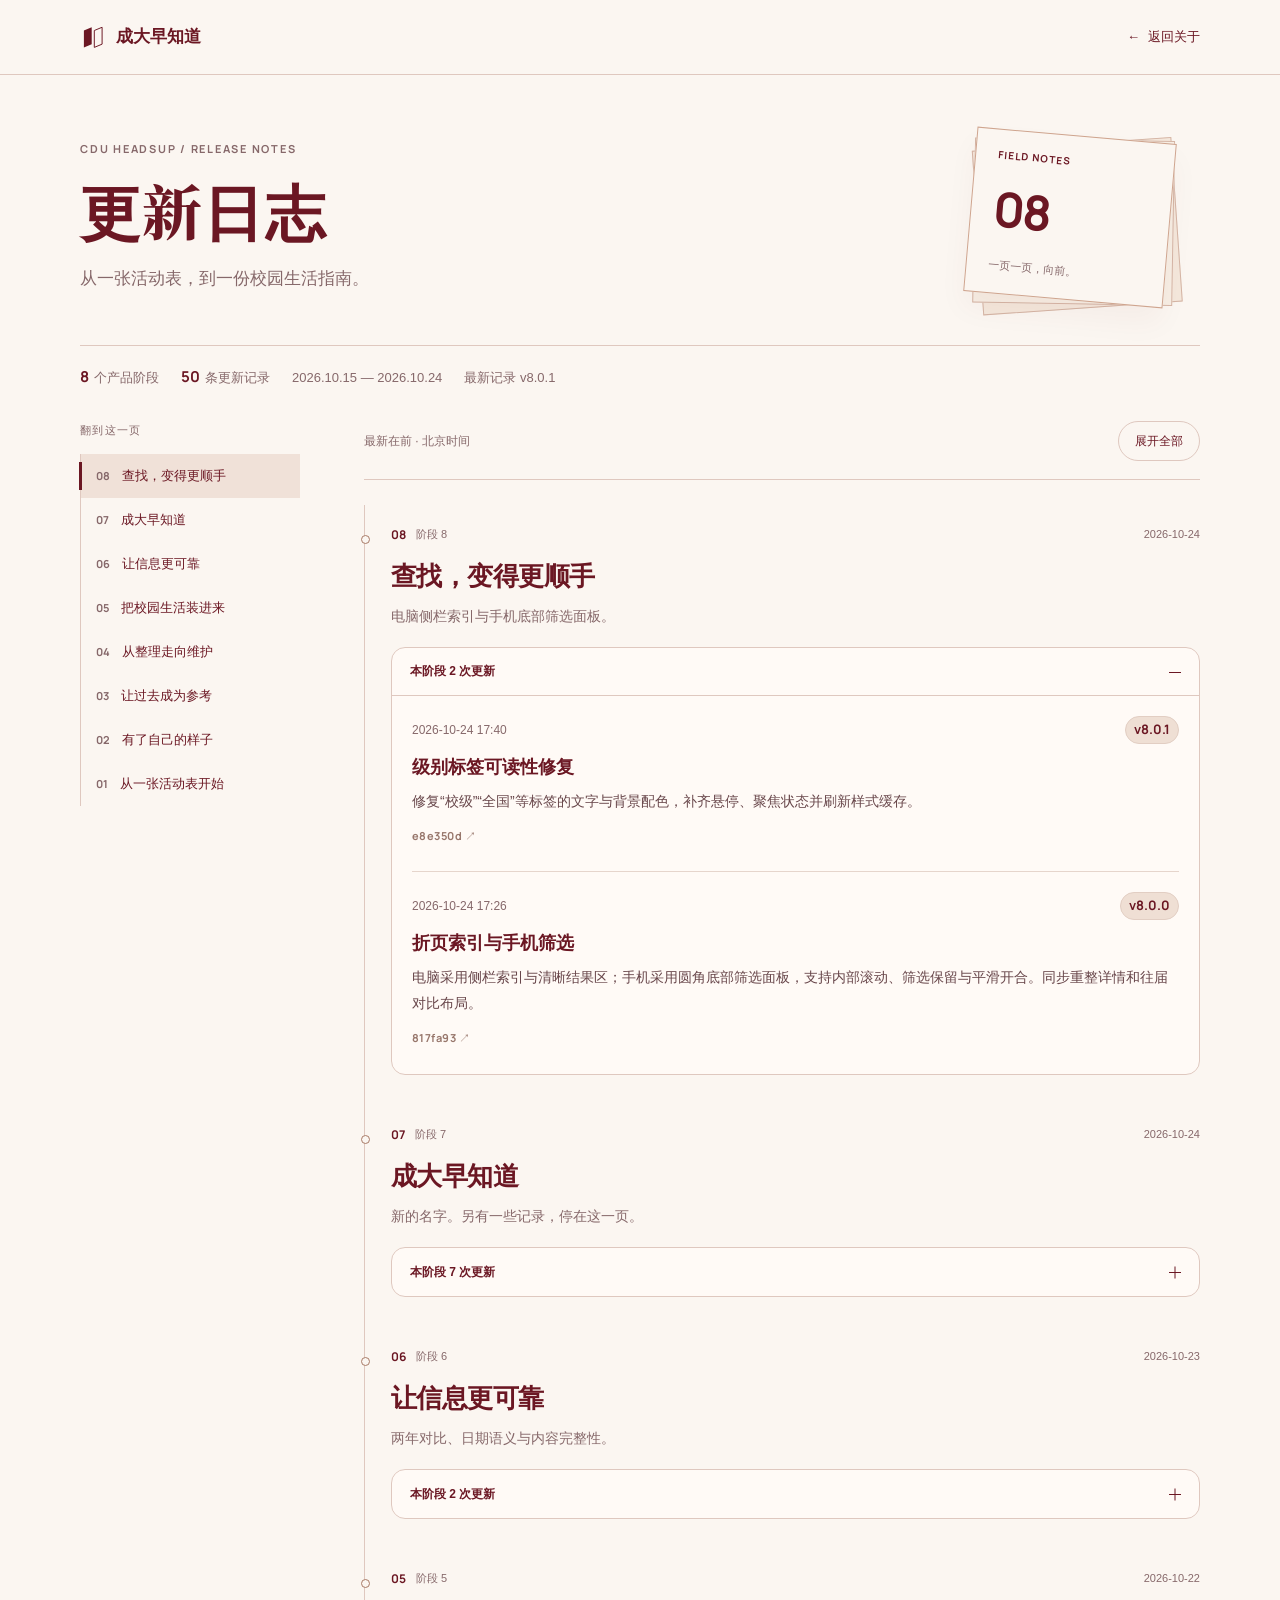
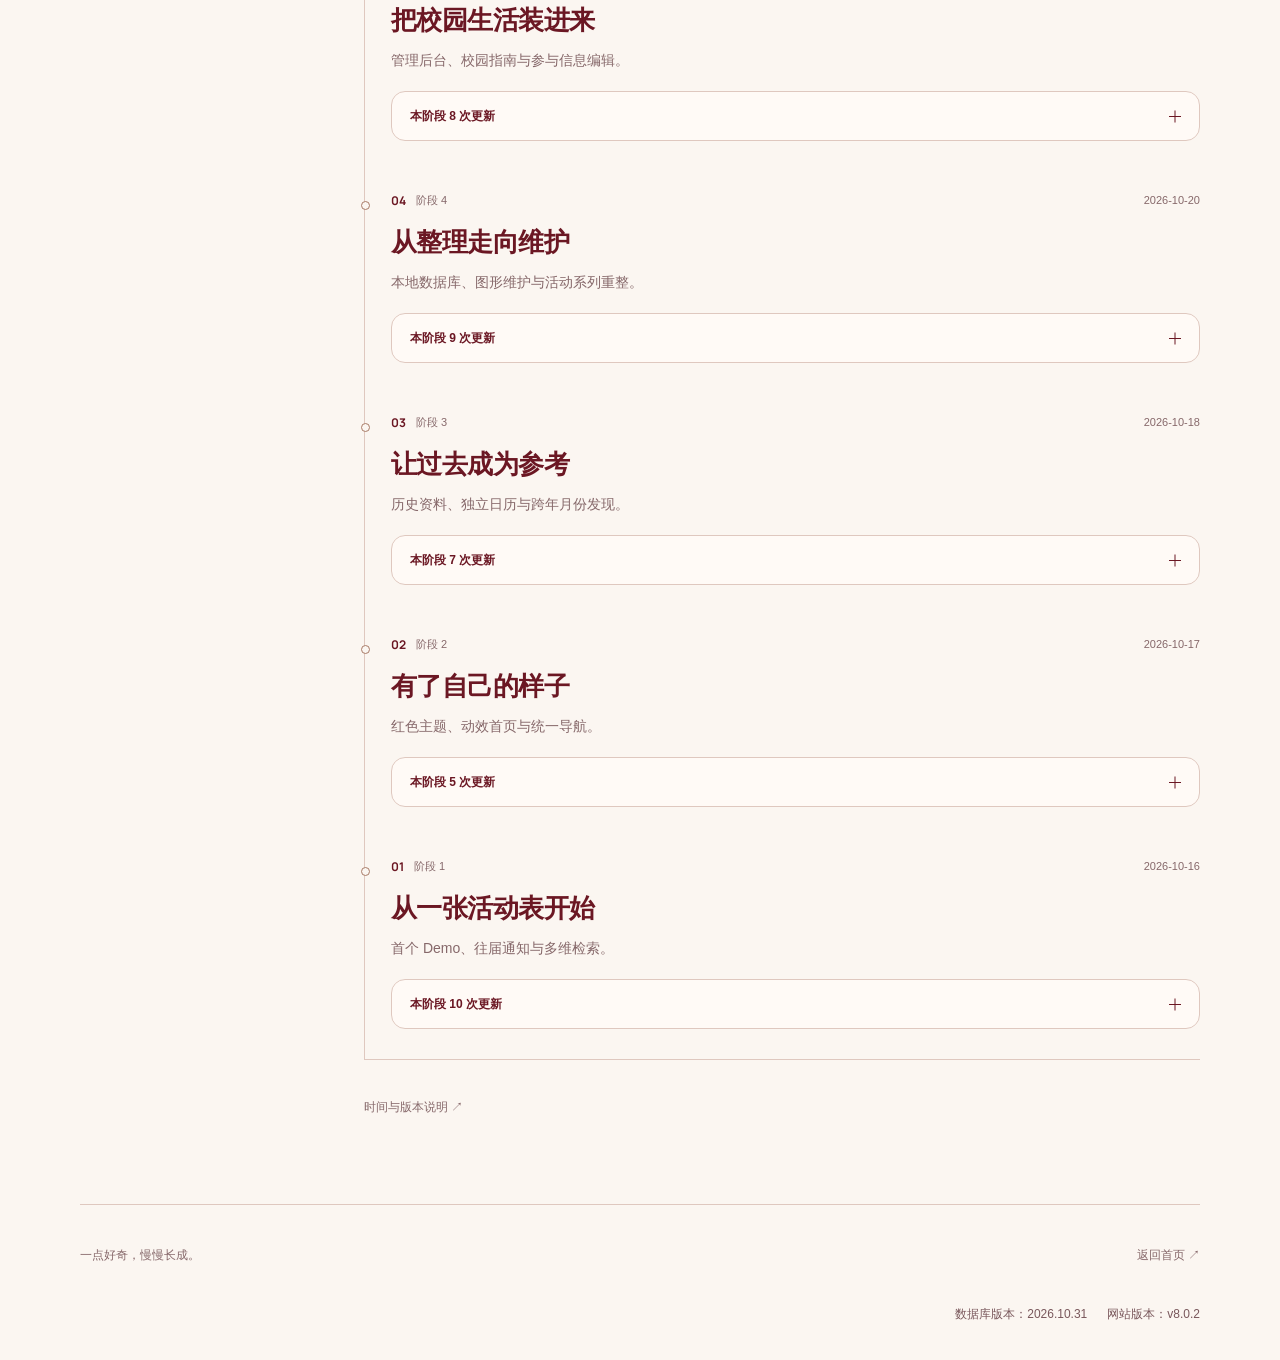
==== commit 4b903b05: "Publish repaired 102/306/316 and clear their release gates Re-import the independently reviewed cand" ====
--- a/assets/updates.html
+++ b/assets/updates.html
@@ -14,7 +14,7 @@
 @keyframes record-break-hover{0%,100%{transform:none;text-shadow:none}24%{transform:translateX(-1px);text-shadow:2px 0 #c6a18c}32%{transform:translateX(1px)}40%{transform:none;text-shadow:none}}
 @media(max-width:760px){.release.redacted-release{padding:17px 12px;margin:12px -4px}.deleted-label{font-size:16px}.deleted-foot{font-size:11px}}
 @media(prefers-reduced-motion:reduce){.redacted-release *{animation:none!important;transition:none!important;transform:none!important}}
-</style></head><body><div class="progress" aria-hidden="true"></div><header class="up-header"><div class="up-shell"><a class="up-brand" href="../#home"><svg viewBox="0 0 40 40" aria-hidden="true"><path d="M6 10 18 5v26L6 36Z" fill="currentColor"/><path d="m22 10 12-5v26l-12 5Z" fill="none" stroke="currentColor" stroke-width="1.5"/></svg>成大早知道</a><a class="back" href="../#about"><span>←</span> 返回关于</a></div></header><main class="up-shell"><header class="hero"><div><p class="eyebrow">CDU HEADSUP / RELEASE NOTES</p><h1>更新日志</h1><p class="lead">从一张活动表，到一份校园生活指南。</p></div><div class="hero-folio" aria-hidden="true"><div class="folio-face"><small>FIELD NOTES</small><b>08</b><span>一页一页，向前。</span></div></div></header><div class="overview"><span><b>8</b>个产品阶段</span><span><b>50</b>条更新记录</span><span>2026.10.15 — 2026.10.24</span><span>最新记录 v8.0.1</span></div><div class="layout"><aside class="index"><p>翻到这一页</p><nav aria-label="更新阶段"><a href="#chapter-8"><span>08</span>查找，变得更顺手</a><a href="#chapter-7"><span>07</span>成大早知道</a><a href="#chapter-6"><span>06</span>让信息更可靠</a><a href="#chapter-5"><span>05</span>把校园生活装进来</a><a href="#chapter-4"><span>04</span>从整理走向维护</a><a href="#chapter-3"><span>03</span>让过去成为参考</a><a href="#chapter-2"><span>02</span>有了自己的样子</a><a href="#chapter-1"><span>01</span>从一张活动表开始</a></nav></aside><div class="timeline"><div class="tools"><span>最新在前 · 北京时间</span><button type="button" id="expand-all" aria-expanded="false">展开全部</button></div><section class="chapter" id="chapter-8" aria-labelledby="chapter-title-8"><div class="chapter-label"><span class="chapter-no">08</span><span>阶段 8</span><time>2026-10-24</time></div><h2 id="chapter-title-8">查找，变得更顺手</h2><p class="chapter-deck">电脑侧栏索引与手机底部筛选面板。</p><details open><summary><span>本阶段 2 次更新</span><i aria-hidden="true"></i></summary><div class="entries"><article class="release"><div class="release-meta"><time datetime="2026-10-24T17:40:50+08:00">2026-10-24 17:40</time><span class="version">v8.0.1</span></div><h3>级别标签可读性修复</h3><p>修复“校级”“全国”等标签的文字与背景配色，补齐悬停、聚焦状态并刷新样式缓存。</p><a class="commit" href="https://github.com/alexjiang233/cdu-headsup/commit/e8e350d3d1c3be3e706ab4846d801e0d7468dd2d" target="_blank" rel="noopener noreferrer" aria-label="查看2026-10-24 17:40的源代码提交">e8e350d ↗</a></article><article class="release"><div class="release-meta"><time datetime="2026-10-24T17:26:15+08:00">2026-10-24 17:26</time><span class="version">v8.0.0</span></div><h3>折页索引与手机筛选</h3><p>电脑采用侧栏索引与清晰结果区；手机采用圆角底部筛选面板，支持内部滚动、筛选保留与平滑开合。同步重整详情和往届对比布局。</p><a class="commit" href="https://github.com/alexjiang233/cdu-headsup/commit/817fa936a44f60fe17fb9ab3018c3a0bf6177b27" target="_blank" rel="noopener noreferrer" aria-label="查看2026-10-24 17:26的源代码提交">817fa93 ↗</a></article></div></details></section><section class="chapter" id="chapter-7" aria-labelledby="chapter-title-7"><div class="chapter-label"><span class="chapter-no">07</span><span>阶段 7</span><time>2026-10-24</time></div><h2 id="chapter-title-7">成大早知道</h2><p class="chapter-deck">新的名字。另有一些记录，停在这一页。</p><details ><summary><span>本阶段 7 次更新</span><i aria-hidden="true"></i></summary><div class="entries"><article class="release"><div class="release-meta"><time datetime="2026-10-24T16:23:53+08:00">2026-10-24 16:23</time><span class="version">v7.2.2</span></div><h3>手机日历与名单调整</h3><p>修复窄屏年月工具栏溢出，更新关于页内测名单。</p><a class="commit" href="https://github.com/alexjiang233/cdu-headsup/commit/25798fe87e062c160741ac82bd48ee010cd754ba" target="_blank" rel="noopener noreferrer" aria-label="查看2026-10-24 16:23的源代码提交">25798fe ↗</a></article><article class="release redacted-release"><div class="release-meta"><time datetime="2026-10-24T01:38:13+08:00">2026-10-24 01:38</time><span class="version">v7.2.1</span></div><h3><span class="deleted-label">【数据删除】</span></h3><div class="redaction-lines" aria-hidden="true"><i></i><i></i><i></i></div><div class="deleted-foot"><span>记录已移除</span><span aria-hidden="true">RECORD / REMOVED</span></div></article><article class="release redacted-release"><div class="release-meta"><time datetime="2026-10-24T01:13:04+08:00">2026-10-24 01:13</time><span class="version">v7.2.0</span></div><h3><span class="deleted-label">【数据删除】</span></h3><div class="redaction-lines" aria-hidden="true"><i></i><i></i><i></i></div><div class="deleted-foot"><span>记录已移除</span><span aria-hidden="true">RECORD / REMOVED</span></div></article><article class="release redacted-release"><div class="release-meta"><time datetime="2026-10-24T00:40:44+08:00">2026-10-24 00:40</time><span class="version">v7.1.2</span></div><h3><span class="deleted-label">【数据删除】</span></h3><div class="redaction-lines" aria-hidden="true"><i></i><i></i><i></i></div><div class="deleted-foot"><span>记录已移除</span><span aria-hidden="true">RECORD / REMOVED</span></div></article><article class="release"><div class="release-meta"><time datetime="2026-10-24T00:06:47+08:00">2026-10-24 00:06</time><span class="version">v7.1.1</span></div><h3>浏览器标题统一</h3><p>所有页面标签以“成大早知道”开头。</p><a class="commit" href="https://github.com/alexjiang233/cdu-headsup/commit/2c499503f6cd71b6407e1c681e8f187a656c2794" target="_blank" rel="noopener noreferrer" aria-label="查看2026-10-24 00:06的源代码提交">2c49950 ↗</a></article><article class="release redacted-release"><div class="release-meta"><time datetime="2026-10-23T21:31:15+08:00">2026-10-23 21:31</time><span class="version">v7.1.0</span></div><h3><span class="deleted-label">【数据删除】</span></h3><div class="redaction-lines" aria-hidden="true"><i></i><i></i><i></i></div><div class="deleted-foot"><span>记录已移除</span><span aria-hidden="true">RECORD / REMOVED</span></div></article><article class="release"><div class="release-meta"><time datetime="2026-10-23T15:52:37+08:00">2026-10-23 15:52</time><span class="version">v7.0.0</span></div><h3>更名“成大早知道”</h3><p>公开站点及管理工作台统一使用“成大早知道 / CDU HEADSUP”品牌。</p><a class="commit" href="https://github.com/alexjiang233/cdu-headsup/commit/6e02fb5031dee65011b48168d0d0e9a4468da6eb" target="_blank" rel="noopener noreferrer" aria-label="查看2026-10-23 15:52的源代码提交">6e02fb5 ↗</a></article></div></details></section><section class="chapter" id="chapter-6" aria-labelledby="chapter-title-6"><div class="chapter-label"><span class="chapter-no">06</span><span>阶段 6</span><time>2026-10-23</time></div><h2 id="chapter-title-6">让信息更可靠</h2><p class="chapter-deck">两年对比、日期语义与内容完整性。</p><details ><summary><span>本阶段 2 次更新</span><i aria-hidden="true"></i></summary><div class="entries"><article class="release"><div class="release-meta"><time datetime="2026-10-23T00:08:29+08:00">2026-10-23 00:08</time><span class="version">v6.1.0</span></div><h3>内容完整性与日期语义升级</h3><p>补全参与事实和附件信息；区分学生报名、作品提交与学院推荐节点，修正静态筛选一致性。</p><a class="commit" href="https://github.com/alexjiang233/cdu-headsup/commit/4fc071bdb25d650b115428bb739fd4755c2931db" target="_blank" rel="noopener noreferrer" aria-label="查看2026-10-23 00:08的源代码提交">4fc071b ↗</a></article><article class="release"><div class="release-meta"><time datetime="2026-10-22T18:10:46+08:00">2026-10-22 18:10</time><span class="version">v6.0.0</span></div><h3>双年度对比与每日历</h3><p>新增紧凑两年对比，日历默认日期网格并采用类别色；接入作者关于页原稿。</p><a class="commit" href="https://github.com/alexjiang233/cdu-headsup/commit/f2de315369539225d6fa5a32cadedc5183e19b49" target="_blank" rel="noopener noreferrer" aria-label="查看2026-10-22 18:10的源代码提交">f2de315 ↗</a></article></div></details></section><section class="chapter" id="chapter-5" aria-labelledby="chapter-title-5"><div class="chapter-label"><span class="chapter-no">05</span><span>阶段 5</span><time>2026-10-22</time></div><h2 id="chapter-title-5">把校园生活装进来</h2><p class="chapter-deck">管理后台、校园指南与参与信息编辑。</p><details ><summary><span>本阶段 8 次更新</span><i aria-hidden="true"></i></summary><div class="entries"><article class="release"><div class="release-meta"><time datetime="2026-10-22T16:50:53+08:00">2026-10-22 16:50</time><span class="version">v5.5.1</span></div><h3>参与对象文案收敛</h3><p>缩短卡片中的对象标签，减少详情内重复资格表述。</p><a class="commit" href="https://github.com/alexjiang233/cdu-headsup/commit/05cd7260b6557f3f9089f8646f559f1fe12278a5" target="_blank" rel="noopener noreferrer" aria-label="查看2026-10-22 16:50的源代码提交">05cd726 ↗</a></article><article class="release"><div class="release-meta"><time datetime="2026-10-22T16:15:56+08:00">2026-10-22 16:15</time><span class="version">v5.5.0</span></div><h3>同年最新通知规则</h3><p>公开页面优先展示同一活动、同一年最新通知，历史来源保留于管理端。</p><a class="commit" href="https://github.com/alexjiang233/cdu-headsup/commit/5958b68b4e5e30f2f8761fe20ea6939603264a8e" target="_blank" rel="noopener noreferrer" aria-label="查看2026-10-22 16:15的源代码提交">5958b68 ↗</a></article><article class="release"><div class="release-meta"><time datetime="2026-10-22T15:30:43+08:00">2026-10-22 15:30</time><span class="version">v5.4.0</span></div><h3>参与信息直接编辑</h3><p>后台可直接维护活动关键参与信息，用整理后的内容替代杂乱导入展示。</p><a class="commit" href="https://github.com/alexjiang233/cdu-headsup/commit/65996a6a24efe8c9122f9111401b6a470ab72f16" target="_blank" rel="noopener noreferrer" aria-label="查看2026-10-22 15:30的源代码提交">65996a6 ↗</a></article><article class="release"><div class="release-meta"><time datetime="2026-10-22T14:17:02+08:00">2026-10-22 14:17</time><span class="version">v5.3.0</span></div><h3>图书馆指南补充</h3><p>依据 2026 年读者手册，补充借阅及实际使用规则。</p><a class="commit" href="https://github.com/alexjiang233/cdu-headsup/commit/529328615dc3bca5bd6ed8b83e602052f78a91cd" target="_blank" rel="noopener noreferrer" aria-label="查看2026-10-22 14:17的源代码提交">5293286 ↗</a></article><article class="release"><div class="release-meta"><time datetime="2026-10-22T13:09:38+08:00">2026-10-22 13:09</time><span class="version">v5.2.1</span></div><h3>加载与转场优化</h3><p>为脚本增加版本控制，改善加载速度、标题间距及页面过渡。</p><a class="commit" href="https://github.com/alexjiang233/cdu-headsup/commit/a071e553244feb5323505d2f325355126188d365" target="_blank" rel="noopener noreferrer" aria-label="查看2026-10-22 13:09的源代码提交">a071e55 ↗</a></article><article class="release"><div class="release-meta"><time datetime="2026-10-22T10:19:18+08:00">2026-10-22 10:19</time><span class="version">v5.2.0</span></div><h3>内页视觉统一</h3><p>调整指南插图、开场展示和一级页面字体，建立统一的内页视觉规范。</p><a class="commit" href="https://github.com/alexjiang233/cdu-headsup/commit/a684b979ef101b4dcf43f9c2096d9ba81783a1fe" target="_blank" rel="noopener noreferrer" aria-label="查看2026-10-22 10:19的源代码提交">a684b97 ↗</a></article><article class="release"><div class="release-meta"><time datetime="2026-10-22T08:55:09+08:00">2026-10-22 08:55</time><span class="version">v5.1.0</span></div><h3>校园指南与静态发布升级</h3><p>发布校园指南及新版静态界面，将生活信息纳入公开站点。</p><a class="commit" href="https://github.com/alexjiang233/cdu-headsup/commit/cd27875e8866bb20a7821a06f1ea1d88bd5a3e74" target="_blank" rel="noopener noreferrer" aria-label="查看2026-10-22 08:55的源代码提交">cd27875 ↗</a></article><article class="release"><div class="release-meta"><time datetime="2026-10-21T00:58:12+08:00">2026-10-21 00:58</time><span class="version">v5.0.0</span></div><h3>统一管理后台</h3><p>提交 Django 后端与统一内容工作台，增加手动录入及完整维护能力；访客站继续静态托管。</p><a class="commit" href="https://github.com/alexjiang233/cdu-headsup/commit/92bcd0f9a48f2efd69b62953966118fe168f8eff" target="_blank" rel="noopener noreferrer" aria-label="查看2026-10-21 00:58的源代码提交">92bcd0f ↗</a></article></div></details></section><section class="chapter" id="chapter-4" aria-labelledby="chapter-title-4"><div class="chapter-label"><span class="chapter-no">04</span><span>阶段 4</span><time>2026-10-20</time></div><h2 id="chapter-title-4">从整理走向维护</h2><p class="chapter-deck">本地数据库、图形维护与活动系列重整。</p><details ><summary><span>本阶段 9 次更新</span><i aria-hidden="true"></i></summary><div class="entries"><article class="release"><div class="release-meta"><time datetime="2026-10-20T21:10:30+08:00">2026-10-20 21:10</time><span class="version">v4.5.1</span></div><h3>精选与移动排版修正</h3><p>排除精选中的院级比赛，修正学院判断及手机指南标题宽度。</p><a class="commit" href="https://github.com/alexjiang233/cdu-headsup/commit/84608039188c6a51c5e055dfe5fe87b634724aae" target="_blank" rel="noopener noreferrer" aria-label="查看2026-10-20 21:10的源代码提交">8460803 ↗</a></article><article class="release"><div class="release-meta"><time datetime="2026-10-20T20:46:20+08:00">2026-10-20 20:46</time><span class="version">v4.5.0</span></div><h3>检索分页与指南入口</h3><p>统一探索页标题，改为页码分页，增加两侧快捷操作与首页指南展示区。</p><a class="commit" href="https://github.com/alexjiang233/cdu-headsup/commit/aea23fd40d920071f08b2113481075119ac91816" target="_blank" rel="noopener noreferrer" aria-label="查看2026-10-20 20:46的源代码提交">aea23fd ↗</a></article><article class="release"><div class="release-meta"><time datetime="2026-10-20T13:06:14+08:00">2026-10-20 13:06</time><span class="version">v4.4.0</span></div><h3>活动实体与通知重整</h3><p>合并重复系列、精简标题、结构化详情；修正同年通知选择与校院归属。</p><a class="commit" href="https://github.com/alexjiang233/cdu-headsup/commit/cdca7b0efa753f4e96ffbafff0d3fd301dd4ceed" target="_blank" rel="noopener noreferrer" aria-label="查看2026-10-20 13:06的源代码提交">cdca7b0 ↗</a></article><article class="release"><div class="release-meta"><time datetime="2026-10-19T20:02:21+08:00">2026-10-19 20:02</time><span class="version">v4.3.1</span></div><h3>内容范围清理</h3><p>移除公开目录中的讲座，减少详情中重复条款。</p><a class="commit" href="https://github.com/alexjiang233/cdu-headsup/commit/e860ef1d864fb247f40e308e23423061678574ea" target="_blank" rel="noopener noreferrer" aria-label="查看2026-10-19 20:02的源代码提交">e860ef1 ↗</a></article><article class="release"><div class="release-meta"><time datetime="2026-10-19T10:43:45+08:00">2026-10-19 10:43</time><span class="version">v4.3.0</span></div><h3>历史系列扩展</h3><p>继续补充历史通知与活动系列，扩大跨年检索覆盖。</p><a class="commit" href="https://github.com/alexjiang233/cdu-headsup/commit/b9c3b57750eaa7eca4c89c4ae6edaf442a1177eb" target="_blank" rel="noopener noreferrer" aria-label="查看2026-10-19 10:43的源代码提交">b9c3b57 ↗</a></article><article class="release"><div class="release-meta"><time datetime="2026-10-18T13:55:30+08:00">2026-10-18 13:55</time><span class="version">v4.2.0</span></div><h3>历史内容扩充</h3><p>新增 124 条经核实的校园资料。</p><a class="commit" href="https://github.com/alexjiang233/cdu-headsup/commit/4a4f5868212ae5f6c7c31b3a847aec3dc7f8b519" target="_blank" rel="noopener noreferrer" aria-label="查看2026-10-18 13:55的源代码提交">4a4f586 ↗</a></article><article class="release"><div class="release-meta"><time datetime="2026-10-18T02:38:03+08:00">2026-10-18 02:38</time><span class="version">v4.1.1</span></div><h3>日历节点修复</h3><p>修正日期标记，避免用连续区间铺满日历。</p><a class="commit" href="https://github.com/alexjiang233/cdu-headsup/commit/d6aeaec286be143fbf034ea9652cac50a892d20a" target="_blank" rel="noopener noreferrer" aria-label="查看2026-10-18 02:38的源代码提交">d6aeaec ↗</a></article><article class="release"><div class="release-meta"><time datetime="2026-10-18T01:43:07+08:00">2026-10-18 01:43</time><span class="version">v4.1.0</span></div><h3>图形化内容维护台</h3><p>提供资料整理、编辑、预览及发布流程，减少直接修改文件的操作。</p><a class="commit" href="https://github.com/alexjiang233/cdu-headsup/commit/c367fef27b3aeb77afec964557f6ce68224a9dfa" target="_blank" rel="noopener noreferrer" aria-label="查看2026-10-18 01:43的源代码提交">c367fef ↗</a></article><article class="release"><div class="release-meta"><time datetime="2026-10-18T01:02:49+08:00">2026-10-18 01:02</time><span class="version">v4.0.0</span></div><h3>本地内容数据库</h3><p>建立 SQLite 内容仓库、修订记录和恢复机制，分离内容维护与页面展示。</p><a class="commit" href="https://github.com/alexjiang233/cdu-headsup/commit/28dbe77e87da7bd1ed5979a243967d5c131508d9" target="_blank" rel="noopener noreferrer" aria-label="查看2026-10-18 01:02的源代码提交">28dbe77 ↗</a></article></div></details></section><section class="chapter" id="chapter-3" aria-labelledby="chapter-title-3"><div class="chapter-label"><span class="chapter-no">03</span><span>阶段 3</span><time>2026-10-18</time></div><h2 id="chapter-title-3">让过去成为参考</h2><p class="chapter-deck">历史资料、独立日历与跨年月份发现。</p><details ><summary><span>本阶段 7 次更新</span><i aria-hidden="true"></i></summary><div class="entries"><article class="release"><div class="release-meta"><time datetime="2026-10-18T00:41:18+08:00">2026-10-18 00:41</time><span class="version">v3.5.0</span></div><h3>学院偏好与简洁卡片</h3><p>增加学院偏好，减少无关结果和卡片信息噪声。</p><a class="commit" href="https://github.com/alexjiang233/cdu-headsup/commit/ed6bdd671c2493f2274d7c2572f657e62f6261c9" target="_blank" rel="noopener noreferrer" aria-label="查看2026-10-18 00:41的源代码提交">ed6bdd6 ↗</a></article><article class="release"><div class="release-meta"><time datetime="2026-10-18T00:00:58+08:00">2026-10-18 00:00</time><span class="version">v3.4.0</span></div><h3>后续资料补充</h3><p>合入已核实的补充事实及表格规则，保留旧资料修订依据。</p><a class="commit" href="https://github.com/alexjiang233/cdu-headsup/commit/8941cbac03afdd60c5a50ead0a6b787c8824bab2" target="_blank" rel="noopener noreferrer" aria-label="查看2026-10-18 00:00的源代码提交">8941cba ↗</a></article><article class="release"><div class="release-meta"><time datetime="2026-10-17T19:14:40+08:00">2026-10-17 19:14</time><span class="version">v3.3.1</span></div><h3>跨月展示收敛</h3><p>跨月征集仅归入开始月份，精简活动预览。</p><a class="commit" href="https://github.com/alexjiang233/cdu-headsup/commit/96a7104b2e1fb6c443d9304f1392d1da86552b35" target="_blank" rel="noopener noreferrer" aria-label="查看2026-10-17 19:14的源代码提交">96a7104 ↗</a></article><article class="release"><div class="release-meta"><time datetime="2026-10-17T18:04:25+08:00">2026-10-17 18:04</time><span class="version">v3.3.0</span></div><h3>跨年月份发现</h3><p>以“每年这个月能做什么”为核心重构日历，具体日期作为补充视图。</p><a class="commit" href="https://github.com/alexjiang233/cdu-headsup/commit/dc988d75e92d146de38070c8cf9cf680ed95fac8" target="_blank" rel="noopener noreferrer" aria-label="查看2026-10-17 18:04的源代码提交">dc988d7 ↗</a></article><article class="release"><div class="release-meta"><time datetime="2026-10-17T17:30:58+08:00">2026-10-17 17:30</time><span class="version">v3.2.0</span></div><h3>一级活动日历</h3><p>新增独立日历入口、月份切换、日期详情与响应式交互。</p><a class="commit" href="https://github.com/alexjiang233/cdu-headsup/commit/3e3b199825e0d7e0c63b5601fb3c8b1fde33e3f6" target="_blank" rel="noopener noreferrer" aria-label="查看2026-10-17 17:30的源代码提交">3e3b199 ↗</a></article><article class="release"><div class="release-meta"><time datetime="2026-10-17T17:19:14+08:00">2026-10-17 17:19</time><span class="version">v3.1.0</span></div><h3>系列与年度版本</h3><p>展示核实后的参与详情，在活动系列内保留历年通知。</p><a class="commit" href="https://github.com/alexjiang233/cdu-headsup/commit/a42cae558b6472db163597e9371e4a1651131019" target="_blank" rel="noopener noreferrer" aria-label="查看2026-10-17 17:19的源代码提交">a42cae5 ↗</a></article><article class="release"><div class="release-meta"><time datetime="2026-10-17T14:27:26+08:00">2026-10-17 14:27</time><span class="version">v3.0.0</span></div><h3>跨年历史资料体系</h3><p>批量发布 372 条经核读的 2021—2026 年资料，补充可参与信息与来源。</p><a class="commit" href="https://github.com/alexjiang233/cdu-headsup/commit/696179e52bbc705c8eb87784be7390a54f528eab" target="_blank" rel="noopener noreferrer" aria-label="查看2026-10-17 14:27的源代码提交">696179e ↗</a></article></div></details></section><section class="chapter" id="chapter-2" aria-labelledby="chapter-title-2"><div class="chapter-label"><span class="chapter-no">02</span><span>阶段 2</span><time>2026-10-17</time></div><h2 id="chapter-title-2">有了自己的样子</h2><p class="chapter-deck">红色主题、动效首页与统一导航。</p><details ><summary><span>本阶段 5 次更新</span><i aria-hidden="true"></i></summary><div class="entries"><article class="release"><div class="release-meta"><time datetime="2026-10-17T00:26:18+08:00">2026-10-17 00:26</time><span class="version">v2.3.1</span></div><h3>参与信息补全</h3><p>恢复有原文依据的条件、材料、赛程与附件读取状态。</p><a class="commit" href="https://github.com/alexjiang233/cdu-headsup/commit/2e312d3e3381f9465a7d394a213eb2890aabf640" target="_blank" rel="noopener noreferrer" aria-label="查看2026-10-17 00:26的源代码提交">2e312d3 ↗</a></article><article class="release"><div class="release-meta"><time datetime="2026-10-16T23:48:31+08:00">2026-10-16 23:48</time><span class="version">v2.3.0</span></div><h3>字体与首页动效</h3><p>引入编辑式字体与更丰富的首页动画，保留暂停及减少动态效果支持。</p><a class="commit" href="https://github.com/alexjiang233/cdu-headsup/commit/e1d43495f7273062a8a4298ca08a15a35c6de3ef" target="_blank" rel="noopener noreferrer" aria-label="查看2026-10-16 23:48的源代码提交">e1d4349 ↗</a></article><article class="release"><div class="release-meta"><time datetime="2026-10-16T23:36:15+08:00">2026-10-16 23:36</time><span class="version">v2.2.0</span></div><h3>月份与类型组合筛选</h3><p>支持按月份和多个活动类型共同收窄结果，分段加载列表。</p><a class="commit" href="https://github.com/alexjiang233/cdu-headsup/commit/e967f90211131126742089d17dc7bd1c99dbee0f" target="_blank" rel="noopener noreferrer" aria-label="查看2026-10-16 23:36的源代码提交">e967f90 ↗</a></article><article class="release"><div class="release-meta"><time datetime="2026-10-16T23:03:37+08:00">2026-10-16 23:03</time><span class="version">v2.1.0</span></div><h3>红色视觉体系</h3><p>统一红色主题和导航，新增首页“换一批”及作者联系入口。</p><a class="commit" href="https://github.com/alexjiang233/cdu-headsup/commit/b7a5bda560ff7eceac208b676d3847dfbf9f03e0" target="_blank" rel="noopener noreferrer" aria-label="查看2026-10-16 23:03的源代码提交">b7a5bda ↗</a></article><article class="release"><div class="release-meta"><time datetime="2026-10-16T22:27:33+08:00">2026-10-16 22:27</time><span class="version">v2.0.0</span></div><h3>多页面展示体系</h3><p>建立动效首页、活动搜索与关于页面，形成独立导航结构。</p><a class="commit" href="https://github.com/alexjiang233/cdu-headsup/commit/e32d4d0919f6f93fd80ee8b9853e1022c91283e6" target="_blank" rel="noopener noreferrer" aria-label="查看2026-10-16 22:27的源代码提交">e32d4d0 ↗</a></article></div></details></section><section class="chapter" id="chapter-1" aria-labelledby="chapter-title-1"><div class="chapter-label"><span class="chapter-no">01</span><span>阶段 1</span><time>2026-10-16</time></div><h2 id="chapter-title-1">从一张活动表开始</h2><p class="chapter-deck">首个 Demo、往届通知与多维检索。</p><details ><summary><span>本阶段 10 次更新</span><i aria-hidden="true"></i></summary><div class="entries"><article class="release"><div class="release-meta"><time datetime="2026-10-16T15:27:55+08:00">2026-10-16 15:27</time><span class="version">v1.6.0</span></div><h3>精选与简洁浏览</h3><p>增加级别筛选，压缩列表文案，优化交互动效。</p><a class="commit" href="https://github.com/alexjiang233/cdu-headsup/commit/9dd1f364c65dd5754659512a1a1622ee8be0eacb" target="_blank" rel="noopener noreferrer" aria-label="查看2026-10-16 15:27的源代码提交">9dd1f36 ↗</a></article><article class="release"><div class="release-meta"><time datetime="2026-10-16T09:45:26+08:00">2026-10-16 09:45</time><span class="version">v1.5.0</span></div><h3>官网资料扩充</h3><p>纳入近一年 128 份官方通知，保留来源并扩展筛选范围。</p><a class="commit" href="https://github.com/alexjiang233/cdu-headsup/commit/581f2140740a666e336cb7e576772921402bdc2e" target="_blank" rel="noopener noreferrer" aria-label="查看2026-10-16 09:45的源代码提交">581f214 ↗</a></article><article class="release"><div class="release-meta"><time datetime="2026-10-16T09:09:37+08:00">2026-10-16 09:09</time><span class="version">v1.4.0</span></div><h3>多维活动检索</h3><p>新增学院、年份、活动类别和日期筛选，重整活动目录界面。</p><a class="commit" href="https://github.com/alexjiang233/cdu-headsup/commit/a692aab463e9b90be754cb07f3587dc6fb5d23a1" target="_blank" rel="noopener noreferrer" aria-label="查看2026-10-16 09:09的源代码提交">a692aab ↗</a></article><article class="release"><div class="release-meta"><time datetime="2026-10-16T08:46:43+08:00">2026-10-16 08:46</time><span class="version">v1.3.1</span></div><h3>日期精度修正</h3><p>区分仅日期与精确时刻，避免跨日截止判断错误。</p><a class="commit" href="https://github.com/alexjiang233/cdu-headsup/commit/2129cea684bea5a89371669eba177dc7d1a5a1b7" target="_blank" rel="noopener noreferrer" aria-label="查看2026-10-16 08:46的源代码提交">2129cea ↗</a></article><article class="release"><div class="release-meta"><time datetime="2026-10-16T08:45:53+08:00">2026-10-16 08:45</time><span class="version">v1.3.0</span></div><h3>来源与日期校验</h3><p>补充字段级依据、独立日期检查及信息核验边界。</p><a class="commit" href="https://github.com/alexjiang233/cdu-headsup/commit/aaf91ae5d6b29f159c66d7ba52e798df55c0add1" target="_blank" rel="noopener noreferrer" aria-label="查看2026-10-16 08:45的源代码提交">aaf91ae ↗</a></article><article class="release"><div class="release-meta"><time datetime="2026-10-15T23:34:16+08:00">2026-10-15 23:34</time><span class="version">v1.2.1</span></div><h3>分类视图</h3><p>将活动对比与资料浏览拆分为独立视图。</p><a class="commit" href="https://github.com/alexjiang233/cdu-headsup/commit/ca744d43c9cc499096e9bef8a3d2f2c45c220a9d" target="_blank" rel="noopener noreferrer" aria-label="查看2026-10-15 23:34的源代码提交">ca744d4 ↗</a></article><article class="release"><div class="release-meta"><time datetime="2026-10-15T23:25:10+08:00">2026-10-15 23:25</time><span class="version">v1.2.0</span></div><h3>首次往届对比</h3><p>加入 2025—2026 年官方活动对比与导航，支持从历史通知了解年度安排。</p><a class="commit" href="https://github.com/alexjiang233/cdu-headsup/commit/b6636e96140108e65fb627625d93340d56f80c0a" target="_blank" rel="noopener noreferrer" aria-label="查看2026-10-15 23:25的源代码提交">b6636e9 ↗</a></article><article class="release"><div class="release-meta"><time datetime="2026-10-15T22:45:19+08:00">2026-10-15 22:45</time><span class="version">v1.1.0</span></div><h3>完整资料浏览</h3><p>纳入首批 15 份文档，区分活动与参考资料。</p><a class="commit" href="https://github.com/alexjiang233/cdu-headsup/commit/9780608273243844b014faa4c83bce17b6861848" target="_blank" rel="noopener noreferrer" aria-label="查看2026-10-15 22:45的源代码提交">9780608 ↗</a></article><article class="release"><div class="release-meta"><time datetime="2026-10-15T22:03:54+08:00">2026-10-15 22:03</time><span class="version">v1.0.0</span></div><h3>首个公开 Demo</h3><p>上线脱敏后的校园活动静态页，启用 GitHub Pages，提供可分享的访问入口。</p><a class="commit" href="https://github.com/alexjiang233/cdu-headsup/commit/3357928779553fbbbd1b51407766391e520cb7f6" target="_blank" rel="noopener noreferrer" aria-label="查看2026-10-15 22:03的源代码提交">3357928 ↗</a></article><article class="release"><div class="release-meta"><time datetime="2026-10-15T22:02:04+08:00">2026-10-15 22:02</time><span class="version">v0.1.0</span></div><h3>项目初始化</h3><p>初始化公开仓库，建立项目发布起点。</p><a class="commit" href="https://github.com/alexjiang233/cdu-headsup/commit/8698a703372d4b2f9fd86210dc88c4b6ed813db6" target="_blank" rel="noopener noreferrer" aria-label="查看2026-10-15 22:02的源代码提交">8698a70 ↗</a></article></div></details></section><details class="note"><summary>时间与版本说明 ↗</summary><p>时间取公开提交记录，精确到分钟，不等同于部署完成时间。版本号按八个产品阶段回溯整理；功能优化与修复归入阶段内的小版本。</p><p>历史资料数量为当时批次口径。本地后台与源码提交不代表后端已部署到 GitHub Pages。</p></details></div></div></main><footer class="bottom up-shell"><span>一点好奇，慢慢长成。</span><a href="../#home">返回首页 ↗</a><div class="standalone-versions"><span data-database-date>数据库版本：2026.10.30</span><span>网站版本：v8.0.2</span></div></footer><script>
+</style></head><body><div class="progress" aria-hidden="true"></div><header class="up-header"><div class="up-shell"><a class="up-brand" href="../#home"><svg viewBox="0 0 40 40" aria-hidden="true"><path d="M6 10 18 5v26L6 36Z" fill="currentColor"/><path d="m22 10 12-5v26l-12 5Z" fill="none" stroke="currentColor" stroke-width="1.5"/></svg>成大早知道</a><a class="back" href="../#about"><span>←</span> 返回关于</a></div></header><main class="up-shell"><header class="hero"><div><p class="eyebrow">CDU HEADSUP / RELEASE NOTES</p><h1>更新日志</h1><p class="lead">从一张活动表，到一份校园生活指南。</p></div><div class="hero-folio" aria-hidden="true"><div class="folio-face"><small>FIELD NOTES</small><b>08</b><span>一页一页，向前。</span></div></div></header><div class="overview"><span><b>8</b>个产品阶段</span><span><b>50</b>条更新记录</span><span>2026.10.15 — 2026.10.24</span><span>最新记录 v8.0.1</span></div><div class="layout"><aside class="index"><p>翻到这一页</p><nav aria-label="更新阶段"><a href="#chapter-8"><span>08</span>查找，变得更顺手</a><a href="#chapter-7"><span>07</span>成大早知道</a><a href="#chapter-6"><span>06</span>让信息更可靠</a><a href="#chapter-5"><span>05</span>把校园生活装进来</a><a href="#chapter-4"><span>04</span>从整理走向维护</a><a href="#chapter-3"><span>03</span>让过去成为参考</a><a href="#chapter-2"><span>02</span>有了自己的样子</a><a href="#chapter-1"><span>01</span>从一张活动表开始</a></nav></aside><div class="timeline"><div class="tools"><span>最新在前 · 北京时间</span><button type="button" id="expand-all" aria-expanded="false">展开全部</button></div><section class="chapter" id="chapter-8" aria-labelledby="chapter-title-8"><div class="chapter-label"><span class="chapter-no">08</span><span>阶段 8</span><time>2026-10-24</time></div><h2 id="chapter-title-8">查找，变得更顺手</h2><p class="chapter-deck">电脑侧栏索引与手机底部筛选面板。</p><details open><summary><span>本阶段 2 次更新</span><i aria-hidden="true"></i></summary><div class="entries"><article class="release"><div class="release-meta"><time datetime="2026-10-24T17:40:50+08:00">2026-10-24 17:40</time><span class="version">v8.0.1</span></div><h3>级别标签可读性修复</h3><p>修复“校级”“全国”等标签的文字与背景配色，补齐悬停、聚焦状态并刷新样式缓存。</p><a class="commit" href="https://github.com/alexjiang233/cdu-headsup/commit/e8e350d3d1c3be3e706ab4846d801e0d7468dd2d" target="_blank" rel="noopener noreferrer" aria-label="查看2026-10-24 17:40的源代码提交">e8e350d ↗</a></article><article class="release"><div class="release-meta"><time datetime="2026-10-24T17:26:15+08:00">2026-10-24 17:26</time><span class="version">v8.0.0</span></div><h3>折页索引与手机筛选</h3><p>电脑采用侧栏索引与清晰结果区；手机采用圆角底部筛选面板，支持内部滚动、筛选保留与平滑开合。同步重整详情和往届对比布局。</p><a class="commit" href="https://github.com/alexjiang233/cdu-headsup/commit/817fa936a44f60fe17fb9ab3018c3a0bf6177b27" target="_blank" rel="noopener noreferrer" aria-label="查看2026-10-24 17:26的源代码提交">817fa93 ↗</a></article></div></details></section><section class="chapter" id="chapter-7" aria-labelledby="chapter-title-7"><div class="chapter-label"><span class="chapter-no">07</span><span>阶段 7</span><time>2026-10-24</time></div><h2 id="chapter-title-7">成大早知道</h2><p class="chapter-deck">新的名字。另有一些记录，停在这一页。</p><details ><summary><span>本阶段 7 次更新</span><i aria-hidden="true"></i></summary><div class="entries"><article class="release"><div class="release-meta"><time datetime="2026-10-24T16:23:53+08:00">2026-10-24 16:23</time><span class="version">v7.2.2</span></div><h3>手机日历与名单调整</h3><p>修复窄屏年月工具栏溢出，更新关于页内测名单。</p><a class="commit" href="https://github.com/alexjiang233/cdu-headsup/commit/25798fe87e062c160741ac82bd48ee010cd754ba" target="_blank" rel="noopener noreferrer" aria-label="查看2026-10-24 16:23的源代码提交">25798fe ↗</a></article><article class="release redacted-release"><div class="release-meta"><time datetime="2026-10-24T01:38:13+08:00">2026-10-24 01:38</time><span class="version">v7.2.1</span></div><h3><span class="deleted-label">【数据删除】</span></h3><div class="redaction-lines" aria-hidden="true"><i></i><i></i><i></i></div><div class="deleted-foot"><span>记录已移除</span><span aria-hidden="true">RECORD / REMOVED</span></div></article><article class="release redacted-release"><div class="release-meta"><time datetime="2026-10-24T01:13:04+08:00">2026-10-24 01:13</time><span class="version">v7.2.0</span></div><h3><span class="deleted-label">【数据删除】</span></h3><div class="redaction-lines" aria-hidden="true"><i></i><i></i><i></i></div><div class="deleted-foot"><span>记录已移除</span><span aria-hidden="true">RECORD / REMOVED</span></div></article><article class="release redacted-release"><div class="release-meta"><time datetime="2026-10-24T00:40:44+08:00">2026-10-24 00:40</time><span class="version">v7.1.2</span></div><h3><span class="deleted-label">【数据删除】</span></h3><div class="redaction-lines" aria-hidden="true"><i></i><i></i><i></i></div><div class="deleted-foot"><span>记录已移除</span><span aria-hidden="true">RECORD / REMOVED</span></div></article><article class="release"><div class="release-meta"><time datetime="2026-10-24T00:06:47+08:00">2026-10-24 00:06</time><span class="version">v7.1.1</span></div><h3>浏览器标题统一</h3><p>所有页面标签以“成大早知道”开头。</p><a class="commit" href="https://github.com/alexjiang233/cdu-headsup/commit/2c499503f6cd71b6407e1c681e8f187a656c2794" target="_blank" rel="noopener noreferrer" aria-label="查看2026-10-24 00:06的源代码提交">2c49950 ↗</a></article><article class="release redacted-release"><div class="release-meta"><time datetime="2026-10-23T21:31:15+08:00">2026-10-23 21:31</time><span class="version">v7.1.0</span></div><h3><span class="deleted-label">【数据删除】</span></h3><div class="redaction-lines" aria-hidden="true"><i></i><i></i><i></i></div><div class="deleted-foot"><span>记录已移除</span><span aria-hidden="true">RECORD / REMOVED</span></div></article><article class="release"><div class="release-meta"><time datetime="2026-10-23T15:52:37+08:00">2026-10-23 15:52</time><span class="version">v7.0.0</span></div><h3>更名“成大早知道”</h3><p>公开站点及管理工作台统一使用“成大早知道 / CDU HEADSUP”品牌。</p><a class="commit" href="https://github.com/alexjiang233/cdu-headsup/commit/6e02fb5031dee65011b48168d0d0e9a4468da6eb" target="_blank" rel="noopener noreferrer" aria-label="查看2026-10-23 15:52的源代码提交">6e02fb5 ↗</a></article></div></details></section><section class="chapter" id="chapter-6" aria-labelledby="chapter-title-6"><div class="chapter-label"><span class="chapter-no">06</span><span>阶段 6</span><time>2026-10-23</time></div><h2 id="chapter-title-6">让信息更可靠</h2><p class="chapter-deck">两年对比、日期语义与内容完整性。</p><details ><summary><span>本阶段 2 次更新</span><i aria-hidden="true"></i></summary><div class="entries"><article class="release"><div class="release-meta"><time datetime="2026-10-23T00:08:29+08:00">2026-10-23 00:08</time><span class="version">v6.1.0</span></div><h3>内容完整性与日期语义升级</h3><p>补全参与事实和附件信息；区分学生报名、作品提交与学院推荐节点，修正静态筛选一致性。</p><a class="commit" href="https://github.com/alexjiang233/cdu-headsup/commit/4fc071bdb25d650b115428bb739fd4755c2931db" target="_blank" rel="noopener noreferrer" aria-label="查看2026-10-23 00:08的源代码提交">4fc071b ↗</a></article><article class="release"><div class="release-meta"><time datetime="2026-10-22T18:10:46+08:00">2026-10-22 18:10</time><span class="version">v6.0.0</span></div><h3>双年度对比与每日历</h3><p>新增紧凑两年对比，日历默认日期网格并采用类别色；接入作者关于页原稿。</p><a class="commit" href="https://github.com/alexjiang233/cdu-headsup/commit/f2de315369539225d6fa5a32cadedc5183e19b49" target="_blank" rel="noopener noreferrer" aria-label="查看2026-10-22 18:10的源代码提交">f2de315 ↗</a></article></div></details></section><section class="chapter" id="chapter-5" aria-labelledby="chapter-title-5"><div class="chapter-label"><span class="chapter-no">05</span><span>阶段 5</span><time>2026-10-22</time></div><h2 id="chapter-title-5">把校园生活装进来</h2><p class="chapter-deck">管理后台、校园指南与参与信息编辑。</p><details ><summary><span>本阶段 8 次更新</span><i aria-hidden="true"></i></summary><div class="entries"><article class="release"><div class="release-meta"><time datetime="2026-10-22T16:50:53+08:00">2026-10-22 16:50</time><span class="version">v5.5.1</span></div><h3>参与对象文案收敛</h3><p>缩短卡片中的对象标签，减少详情内重复资格表述。</p><a class="commit" href="https://github.com/alexjiang233/cdu-headsup/commit/05cd7260b6557f3f9089f8646f559f1fe12278a5" target="_blank" rel="noopener noreferrer" aria-label="查看2026-10-22 16:50的源代码提交">05cd726 ↗</a></article><article class="release"><div class="release-meta"><time datetime="2026-10-22T16:15:56+08:00">2026-10-22 16:15</time><span class="version">v5.5.0</span></div><h3>同年最新通知规则</h3><p>公开页面优先展示同一活动、同一年最新通知，历史来源保留于管理端。</p><a class="commit" href="https://github.com/alexjiang233/cdu-headsup/commit/5958b68b4e5e30f2f8761fe20ea6939603264a8e" target="_blank" rel="noopener noreferrer" aria-label="查看2026-10-22 16:15的源代码提交">5958b68 ↗</a></article><article class="release"><div class="release-meta"><time datetime="2026-10-22T15:30:43+08:00">2026-10-22 15:30</time><span class="version">v5.4.0</span></div><h3>参与信息直接编辑</h3><p>后台可直接维护活动关键参与信息，用整理后的内容替代杂乱导入展示。</p><a class="commit" href="https://github.com/alexjiang233/cdu-headsup/commit/65996a6a24efe8c9122f9111401b6a470ab72f16" target="_blank" rel="noopener noreferrer" aria-label="查看2026-10-22 15:30的源代码提交">65996a6 ↗</a></article><article class="release"><div class="release-meta"><time datetime="2026-10-22T14:17:02+08:00">2026-10-22 14:17</time><span class="version">v5.3.0</span></div><h3>图书馆指南补充</h3><p>依据 2026 年读者手册，补充借阅及实际使用规则。</p><a class="commit" href="https://github.com/alexjiang233/cdu-headsup/commit/529328615dc3bca5bd6ed8b83e602052f78a91cd" target="_blank" rel="noopener noreferrer" aria-label="查看2026-10-22 14:17的源代码提交">5293286 ↗</a></article><article class="release"><div class="release-meta"><time datetime="2026-10-22T13:09:38+08:00">2026-10-22 13:09</time><span class="version">v5.2.1</span></div><h3>加载与转场优化</h3><p>为脚本增加版本控制，改善加载速度、标题间距及页面过渡。</p><a class="commit" href="https://github.com/alexjiang233/cdu-headsup/commit/a071e553244feb5323505d2f325355126188d365" target="_blank" rel="noopener noreferrer" aria-label="查看2026-10-22 13:09的源代码提交">a071e55 ↗</a></article><article class="release"><div class="release-meta"><time datetime="2026-10-22T10:19:18+08:00">2026-10-22 10:19</time><span class="version">v5.2.0</span></div><h3>内页视觉统一</h3><p>调整指南插图、开场展示和一级页面字体，建立统一的内页视觉规范。</p><a class="commit" href="https://github.com/alexjiang233/cdu-headsup/commit/a684b979ef101b4dcf43f9c2096d9ba81783a1fe" target="_blank" rel="noopener noreferrer" aria-label="查看2026-10-22 10:19的源代码提交">a684b97 ↗</a></article><article class="release"><div class="release-meta"><time datetime="2026-10-22T08:55:09+08:00">2026-10-22 08:55</time><span class="version">v5.1.0</span></div><h3>校园指南与静态发布升级</h3><p>发布校园指南及新版静态界面，将生活信息纳入公开站点。</p><a class="commit" href="https://github.com/alexjiang233/cdu-headsup/commit/cd27875e8866bb20a7821a06f1ea1d88bd5a3e74" target="_blank" rel="noopener noreferrer" aria-label="查看2026-10-22 08:55的源代码提交">cd27875 ↗</a></article><article class="release"><div class="release-meta"><time datetime="2026-10-21T00:58:12+08:00">2026-10-21 00:58</time><span class="version">v5.0.0</span></div><h3>统一管理后台</h3><p>提交 Django 后端与统一内容工作台，增加手动录入及完整维护能力；访客站继续静态托管。</p><a class="commit" href="https://github.com/alexjiang233/cdu-headsup/commit/92bcd0f9a48f2efd69b62953966118fe168f8eff" target="_blank" rel="noopener noreferrer" aria-label="查看2026-10-21 00:58的源代码提交">92bcd0f ↗</a></article></div></details></section><section class="chapter" id="chapter-4" aria-labelledby="chapter-title-4"><div class="chapter-label"><span class="chapter-no">04</span><span>阶段 4</span><time>2026-10-20</time></div><h2 id="chapter-title-4">从整理走向维护</h2><p class="chapter-deck">本地数据库、图形维护与活动系列重整。</p><details ><summary><span>本阶段 9 次更新</span><i aria-hidden="true"></i></summary><div class="entries"><article class="release"><div class="release-meta"><time datetime="2026-10-20T21:10:30+08:00">2026-10-20 21:10</time><span class="version">v4.5.1</span></div><h3>精选与移动排版修正</h3><p>排除精选中的院级比赛，修正学院判断及手机指南标题宽度。</p><a class="commit" href="https://github.com/alexjiang233/cdu-headsup/commit/84608039188c6a51c5e055dfe5fe87b634724aae" target="_blank" rel="noopener noreferrer" aria-label="查看2026-10-20 21:10的源代码提交">8460803 ↗</a></article><article class="release"><div class="release-meta"><time datetime="2026-10-20T20:46:20+08:00">2026-10-20 20:46</time><span class="version">v4.5.0</span></div><h3>检索分页与指南入口</h3><p>统一探索页标题，改为页码分页，增加两侧快捷操作与首页指南展示区。</p><a class="commit" href="https://github.com/alexjiang233/cdu-headsup/commit/aea23fd40d920071f08b2113481075119ac91816" target="_blank" rel="noopener noreferrer" aria-label="查看2026-10-20 20:46的源代码提交">aea23fd ↗</a></article><article class="release"><div class="release-meta"><time datetime="2026-10-20T13:06:14+08:00">2026-10-20 13:06</time><span class="version">v4.4.0</span></div><h3>活动实体与通知重整</h3><p>合并重复系列、精简标题、结构化详情；修正同年通知选择与校院归属。</p><a class="commit" href="https://github.com/alexjiang233/cdu-headsup/commit/cdca7b0efa753f4e96ffbafff0d3fd301dd4ceed" target="_blank" rel="noopener noreferrer" aria-label="查看2026-10-20 13:06的源代码提交">cdca7b0 ↗</a></article><article class="release"><div class="release-meta"><time datetime="2026-10-19T20:02:21+08:00">2026-10-19 20:02</time><span class="version">v4.3.1</span></div><h3>内容范围清理</h3><p>移除公开目录中的讲座，减少详情中重复条款。</p><a class="commit" href="https://github.com/alexjiang233/cdu-headsup/commit/e860ef1d864fb247f40e308e23423061678574ea" target="_blank" rel="noopener noreferrer" aria-label="查看2026-10-19 20:02的源代码提交">e860ef1 ↗</a></article><article class="release"><div class="release-meta"><time datetime="2026-10-19T10:43:45+08:00">2026-10-19 10:43</time><span class="version">v4.3.0</span></div><h3>历史系列扩展</h3><p>继续补充历史通知与活动系列，扩大跨年检索覆盖。</p><a class="commit" href="https://github.com/alexjiang233/cdu-headsup/commit/b9c3b57750eaa7eca4c89c4ae6edaf442a1177eb" target="_blank" rel="noopener noreferrer" aria-label="查看2026-10-19 10:43的源代码提交">b9c3b57 ↗</a></article><article class="release"><div class="release-meta"><time datetime="2026-10-18T13:55:30+08:00">2026-10-18 13:55</time><span class="version">v4.2.0</span></div><h3>历史内容扩充</h3><p>新增 124 条经核实的校园资料。</p><a class="commit" href="https://github.com/alexjiang233/cdu-headsup/commit/4a4f5868212ae5f6c7c31b3a847aec3dc7f8b519" target="_blank" rel="noopener noreferrer" aria-label="查看2026-10-18 13:55的源代码提交">4a4f586 ↗</a></article><article class="release"><div class="release-meta"><time datetime="2026-10-18T02:38:03+08:00">2026-10-18 02:38</time><span class="version">v4.1.1</span></div><h3>日历节点修复</h3><p>修正日期标记，避免用连续区间铺满日历。</p><a class="commit" href="https://github.com/alexjiang233/cdu-headsup/commit/d6aeaec286be143fbf034ea9652cac50a892d20a" target="_blank" rel="noopener noreferrer" aria-label="查看2026-10-18 02:38的源代码提交">d6aeaec ↗</a></article><article class="release"><div class="release-meta"><time datetime="2026-10-18T01:43:07+08:00">2026-10-18 01:43</time><span class="version">v4.1.0</span></div><h3>图形化内容维护台</h3><p>提供资料整理、编辑、预览及发布流程，减少直接修改文件的操作。</p><a class="commit" href="https://github.com/alexjiang233/cdu-headsup/commit/c367fef27b3aeb77afec964557f6ce68224a9dfa" target="_blank" rel="noopener noreferrer" aria-label="查看2026-10-18 01:43的源代码提交">c367fef ↗</a></article><article class="release"><div class="release-meta"><time datetime="2026-10-18T01:02:49+08:00">2026-10-18 01:02</time><span class="version">v4.0.0</span></div><h3>本地内容数据库</h3><p>建立 SQLite 内容仓库、修订记录和恢复机制，分离内容维护与页面展示。</p><a class="commit" href="https://github.com/alexjiang233/cdu-headsup/commit/28dbe77e87da7bd1ed5979a243967d5c131508d9" target="_blank" rel="noopener noreferrer" aria-label="查看2026-10-18 01:02的源代码提交">28dbe77 ↗</a></article></div></details></section><section class="chapter" id="chapter-3" aria-labelledby="chapter-title-3"><div class="chapter-label"><span class="chapter-no">03</span><span>阶段 3</span><time>2026-10-18</time></div><h2 id="chapter-title-3">让过去成为参考</h2><p class="chapter-deck">历史资料、独立日历与跨年月份发现。</p><details ><summary><span>本阶段 7 次更新</span><i aria-hidden="true"></i></summary><div class="entries"><article class="release"><div class="release-meta"><time datetime="2026-10-18T00:41:18+08:00">2026-10-18 00:41</time><span class="version">v3.5.0</span></div><h3>学院偏好与简洁卡片</h3><p>增加学院偏好，减少无关结果和卡片信息噪声。</p><a class="commit" href="https://github.com/alexjiang233/cdu-headsup/commit/ed6bdd671c2493f2274d7c2572f657e62f6261c9" target="_blank" rel="noopener noreferrer" aria-label="查看2026-10-18 00:41的源代码提交">ed6bdd6 ↗</a></article><article class="release"><div class="release-meta"><time datetime="2026-10-18T00:00:58+08:00">2026-10-18 00:00</time><span class="version">v3.4.0</span></div><h3>后续资料补充</h3><p>合入已核实的补充事实及表格规则，保留旧资料修订依据。</p><a class="commit" href="https://github.com/alexjiang233/cdu-headsup/commit/8941cbac03afdd60c5a50ead0a6b787c8824bab2" target="_blank" rel="noopener noreferrer" aria-label="查看2026-10-18 00:00的源代码提交">8941cba ↗</a></article><article class="release"><div class="release-meta"><time datetime="2026-10-17T19:14:40+08:00">2026-10-17 19:14</time><span class="version">v3.3.1</span></div><h3>跨月展示收敛</h3><p>跨月征集仅归入开始月份，精简活动预览。</p><a class="commit" href="https://github.com/alexjiang233/cdu-headsup/commit/96a7104b2e1fb6c443d9304f1392d1da86552b35" target="_blank" rel="noopener noreferrer" aria-label="查看2026-10-17 19:14的源代码提交">96a7104 ↗</a></article><article class="release"><div class="release-meta"><time datetime="2026-10-17T18:04:25+08:00">2026-10-17 18:04</time><span class="version">v3.3.0</span></div><h3>跨年月份发现</h3><p>以“每年这个月能做什么”为核心重构日历，具体日期作为补充视图。</p><a class="commit" href="https://github.com/alexjiang233/cdu-headsup/commit/dc988d75e92d146de38070c8cf9cf680ed95fac8" target="_blank" rel="noopener noreferrer" aria-label="查看2026-10-17 18:04的源代码提交">dc988d7 ↗</a></article><article class="release"><div class="release-meta"><time datetime="2026-10-17T17:30:58+08:00">2026-10-17 17:30</time><span class="version">v3.2.0</span></div><h3>一级活动日历</h3><p>新增独立日历入口、月份切换、日期详情与响应式交互。</p><a class="commit" href="https://github.com/alexjiang233/cdu-headsup/commit/3e3b199825e0d7e0c63b5601fb3c8b1fde33e3f6" target="_blank" rel="noopener noreferrer" aria-label="查看2026-10-17 17:30的源代码提交">3e3b199 ↗</a></article><article class="release"><div class="release-meta"><time datetime="2026-10-17T17:19:14+08:00">2026-10-17 17:19</time><span class="version">v3.1.0</span></div><h3>系列与年度版本</h3><p>展示核实后的参与详情，在活动系列内保留历年通知。</p><a class="commit" href="https://github.com/alexjiang233/cdu-headsup/commit/a42cae558b6472db163597e9371e4a1651131019" target="_blank" rel="noopener noreferrer" aria-label="查看2026-10-17 17:19的源代码提交">a42cae5 ↗</a></article><article class="release"><div class="release-meta"><time datetime="2026-10-17T14:27:26+08:00">2026-10-17 14:27</time><span class="version">v3.0.0</span></div><h3>跨年历史资料体系</h3><p>批量发布 372 条经核读的 2021—2026 年资料，补充可参与信息与来源。</p><a class="commit" href="https://github.com/alexjiang233/cdu-headsup/commit/696179e52bbc705c8eb87784be7390a54f528eab" target="_blank" rel="noopener noreferrer" aria-label="查看2026-10-17 14:27的源代码提交">696179e ↗</a></article></div></details></section><section class="chapter" id="chapter-2" aria-labelledby="chapter-title-2"><div class="chapter-label"><span class="chapter-no">02</span><span>阶段 2</span><time>2026-10-17</time></div><h2 id="chapter-title-2">有了自己的样子</h2><p class="chapter-deck">红色主题、动效首页与统一导航。</p><details ><summary><span>本阶段 5 次更新</span><i aria-hidden="true"></i></summary><div class="entries"><article class="release"><div class="release-meta"><time datetime="2026-10-17T00:26:18+08:00">2026-10-17 00:26</time><span class="version">v2.3.1</span></div><h3>参与信息补全</h3><p>恢复有原文依据的条件、材料、赛程与附件读取状态。</p><a class="commit" href="https://github.com/alexjiang233/cdu-headsup/commit/2e312d3e3381f9465a7d394a213eb2890aabf640" target="_blank" rel="noopener noreferrer" aria-label="查看2026-10-17 00:26的源代码提交">2e312d3 ↗</a></article><article class="release"><div class="release-meta"><time datetime="2026-10-16T23:48:31+08:00">2026-10-16 23:48</time><span class="version">v2.3.0</span></div><h3>字体与首页动效</h3><p>引入编辑式字体与更丰富的首页动画，保留暂停及减少动态效果支持。</p><a class="commit" href="https://github.com/alexjiang233/cdu-headsup/commit/e1d43495f7273062a8a4298ca08a15a35c6de3ef" target="_blank" rel="noopener noreferrer" aria-label="查看2026-10-16 23:48的源代码提交">e1d4349 ↗</a></article><article class="release"><div class="release-meta"><time datetime="2026-10-16T23:36:15+08:00">2026-10-16 23:36</time><span class="version">v2.2.0</span></div><h3>月份与类型组合筛选</h3><p>支持按月份和多个活动类型共同收窄结果，分段加载列表。</p><a class="commit" href="https://github.com/alexjiang233/cdu-headsup/commit/e967f90211131126742089d17dc7bd1c99dbee0f" target="_blank" rel="noopener noreferrer" aria-label="查看2026-10-16 23:36的源代码提交">e967f90 ↗</a></article><article class="release"><div class="release-meta"><time datetime="2026-10-16T23:03:37+08:00">2026-10-16 23:03</time><span class="version">v2.1.0</span></div><h3>红色视觉体系</h3><p>统一红色主题和导航，新增首页“换一批”及作者联系入口。</p><a class="commit" href="https://github.com/alexjiang233/cdu-headsup/commit/b7a5bda560ff7eceac208b676d3847dfbf9f03e0" target="_blank" rel="noopener noreferrer" aria-label="查看2026-10-16 23:03的源代码提交">b7a5bda ↗</a></article><article class="release"><div class="release-meta"><time datetime="2026-10-16T22:27:33+08:00">2026-10-16 22:27</time><span class="version">v2.0.0</span></div><h3>多页面展示体系</h3><p>建立动效首页、活动搜索与关于页面，形成独立导航结构。</p><a class="commit" href="https://github.com/alexjiang233/cdu-headsup/commit/e32d4d0919f6f93fd80ee8b9853e1022c91283e6" target="_blank" rel="noopener noreferrer" aria-label="查看2026-10-16 22:27的源代码提交">e32d4d0 ↗</a></article></div></details></section><section class="chapter" id="chapter-1" aria-labelledby="chapter-title-1"><div class="chapter-label"><span class="chapter-no">01</span><span>阶段 1</span><time>2026-10-16</time></div><h2 id="chapter-title-1">从一张活动表开始</h2><p class="chapter-deck">首个 Demo、往届通知与多维检索。</p><details ><summary><span>本阶段 10 次更新</span><i aria-hidden="true"></i></summary><div class="entries"><article class="release"><div class="release-meta"><time datetime="2026-10-16T15:27:55+08:00">2026-10-16 15:27</time><span class="version">v1.6.0</span></div><h3>精选与简洁浏览</h3><p>增加级别筛选，压缩列表文案，优化交互动效。</p><a class="commit" href="https://github.com/alexjiang233/cdu-headsup/commit/9dd1f364c65dd5754659512a1a1622ee8be0eacb" target="_blank" rel="noopener noreferrer" aria-label="查看2026-10-16 15:27的源代码提交">9dd1f36 ↗</a></article><article class="release"><div class="release-meta"><time datetime="2026-10-16T09:45:26+08:00">2026-10-16 09:45</time><span class="version">v1.5.0</span></div><h3>官网资料扩充</h3><p>纳入近一年 128 份官方通知，保留来源并扩展筛选范围。</p><a class="commit" href="https://github.com/alexjiang233/cdu-headsup/commit/581f2140740a666e336cb7e576772921402bdc2e" target="_blank" rel="noopener noreferrer" aria-label="查看2026-10-16 09:45的源代码提交">581f214 ↗</a></article><article class="release"><div class="release-meta"><time datetime="2026-10-16T09:09:37+08:00">2026-10-16 09:09</time><span class="version">v1.4.0</span></div><h3>多维活动检索</h3><p>新增学院、年份、活动类别和日期筛选，重整活动目录界面。</p><a class="commit" href="https://github.com/alexjiang233/cdu-headsup/commit/a692aab463e9b90be754cb07f3587dc6fb5d23a1" target="_blank" rel="noopener noreferrer" aria-label="查看2026-10-16 09:09的源代码提交">a692aab ↗</a></article><article class="release"><div class="release-meta"><time datetime="2026-10-16T08:46:43+08:00">2026-10-16 08:46</time><span class="version">v1.3.1</span></div><h3>日期精度修正</h3><p>区分仅日期与精确时刻，避免跨日截止判断错误。</p><a class="commit" href="https://github.com/alexjiang233/cdu-headsup/commit/2129cea684bea5a89371669eba177dc7d1a5a1b7" target="_blank" rel="noopener noreferrer" aria-label="查看2026-10-16 08:46的源代码提交">2129cea ↗</a></article><article class="release"><div class="release-meta"><time datetime="2026-10-16T08:45:53+08:00">2026-10-16 08:45</time><span class="version">v1.3.0</span></div><h3>来源与日期校验</h3><p>补充字段级依据、独立日期检查及信息核验边界。</p><a class="commit" href="https://github.com/alexjiang233/cdu-headsup/commit/aaf91ae5d6b29f159c66d7ba52e798df55c0add1" target="_blank" rel="noopener noreferrer" aria-label="查看2026-10-16 08:45的源代码提交">aaf91ae ↗</a></article><article class="release"><div class="release-meta"><time datetime="2026-10-15T23:34:16+08:00">2026-10-15 23:34</time><span class="version">v1.2.1</span></div><h3>分类视图</h3><p>将活动对比与资料浏览拆分为独立视图。</p><a class="commit" href="https://github.com/alexjiang233/cdu-headsup/commit/ca744d43c9cc499096e9bef8a3d2f2c45c220a9d" target="_blank" rel="noopener noreferrer" aria-label="查看2026-10-15 23:34的源代码提交">ca744d4 ↗</a></article><article class="release"><div class="release-meta"><time datetime="2026-10-15T23:25:10+08:00">2026-10-15 23:25</time><span class="version">v1.2.0</span></div><h3>首次往届对比</h3><p>加入 2025—2026 年官方活动对比与导航，支持从历史通知了解年度安排。</p><a class="commit" href="https://github.com/alexjiang233/cdu-headsup/commit/b6636e96140108e65fb627625d93340d56f80c0a" target="_blank" rel="noopener noreferrer" aria-label="查看2026-10-15 23:25的源代码提交">b6636e9 ↗</a></article><article class="release"><div class="release-meta"><time datetime="2026-10-15T22:45:19+08:00">2026-10-15 22:45</time><span class="version">v1.1.0</span></div><h3>完整资料浏览</h3><p>纳入首批 15 份文档，区分活动与参考资料。</p><a class="commit" href="https://github.com/alexjiang233/cdu-headsup/commit/9780608273243844b014faa4c83bce17b6861848" target="_blank" rel="noopener noreferrer" aria-label="查看2026-10-15 22:45的源代码提交">9780608 ↗</a></article><article class="release"><div class="release-meta"><time datetime="2026-10-15T22:03:54+08:00">2026-10-15 22:03</time><span class="version">v1.0.0</span></div><h3>首个公开 Demo</h3><p>上线脱敏后的校园活动静态页，启用 GitHub Pages，提供可分享的访问入口。</p><a class="commit" href="https://github.com/alexjiang233/cdu-headsup/commit/3357928779553fbbbd1b51407766391e520cb7f6" target="_blank" rel="noopener noreferrer" aria-label="查看2026-10-15 22:03的源代码提交">3357928 ↗</a></article><article class="release"><div class="release-meta"><time datetime="2026-10-15T22:02:04+08:00">2026-10-15 22:02</time><span class="version">v0.1.0</span></div><h3>项目初始化</h3><p>初始化公开仓库，建立项目发布起点。</p><a class="commit" href="https://github.com/alexjiang233/cdu-headsup/commit/8698a703372d4b2f9fd86210dc88c4b6ed813db6" target="_blank" rel="noopener noreferrer" aria-label="查看2026-10-15 22:02的源代码提交">8698a70 ↗</a></article></div></details></section><details class="note"><summary>时间与版本说明 ↗</summary><p>时间取公开提交记录，精确到分钟，不等同于部署完成时间。版本号按八个产品阶段回溯整理；功能优化与修复归入阶段内的小版本。</p><p>历史资料数量为当时批次口径。本地后台与源码提交不代表后端已部署到 GitHub Pages。</p></details></div></div></main><footer class="bottom up-shell"><span>一点好奇，慢慢长成。</span><a href="../#home">返回首页 ↗</a><div class="standalone-versions"><span data-database-date>数据库版本：2026.10.31</span><span>网站版本：v8.0.2</span></div></footer><script>
 (()=>{'use strict';const reduce=matchMedia('(prefers-reduced-motion: reduce)'),chapters=[...document.querySelectorAll('.chapter')],links=[...document.querySelectorAll('.index nav a')],all=document.getElementById('expand-all'),panels=[...document.querySelectorAll('.chapter details')];
 function label(){const opened=panels.every(p=>p.open);all.textContent=opened?'收起全部':'展开全部';all.setAttribute('aria-expanded',String(opened))}all.addEventListener('click',()=>{const open=!panels.every(p=>p.open);panels.forEach(p=>{p.querySelector('.entries').getAnimations().forEach(a=>a.cancel());p.open=open});label()});
 panels.forEach(p=>{const summary=p.querySelector('summary'),body=p.querySelector('.entries');let moving=false;summary.addEventListener('click',e=>{if(reduce.matches)return;e.preventDefault();if(moving)return;moving=true;const wasOpen=p.open;if(!wasOpen)p.open=true;const height=body.scrollHeight;const animation=body.animate([{height:(wasOpen?height:0)+'px',opacity:wasOpen?1:0},{height:(wasOpen?0:height)+'px',opacity:wasOpen?0:1}],{duration:wasOpen?220:360,easing:'cubic-bezier(.22,1,.36,1)'});animation.finished.then(()=>{p.open=!wasOpen;moving=false;label()}).catch(()=>{moving=false});});p.addEventListener('toggle',label)});label();
